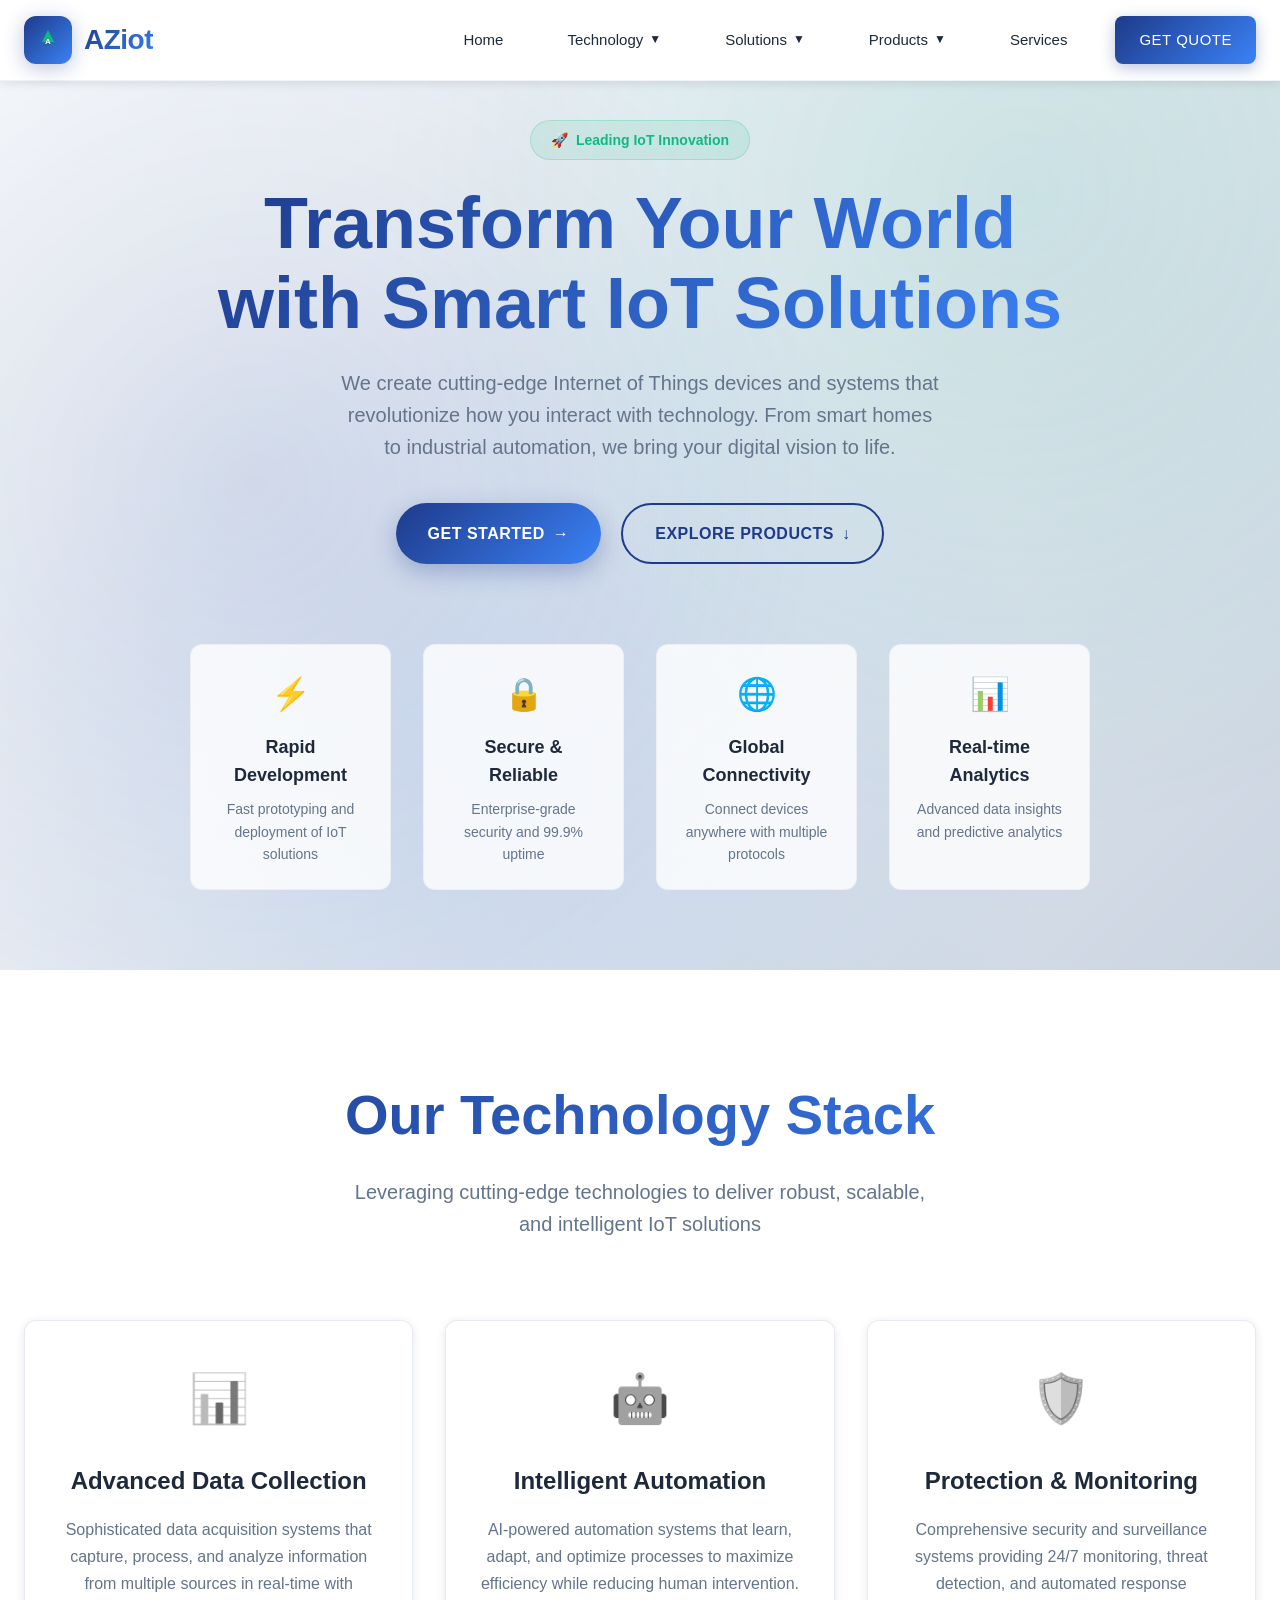
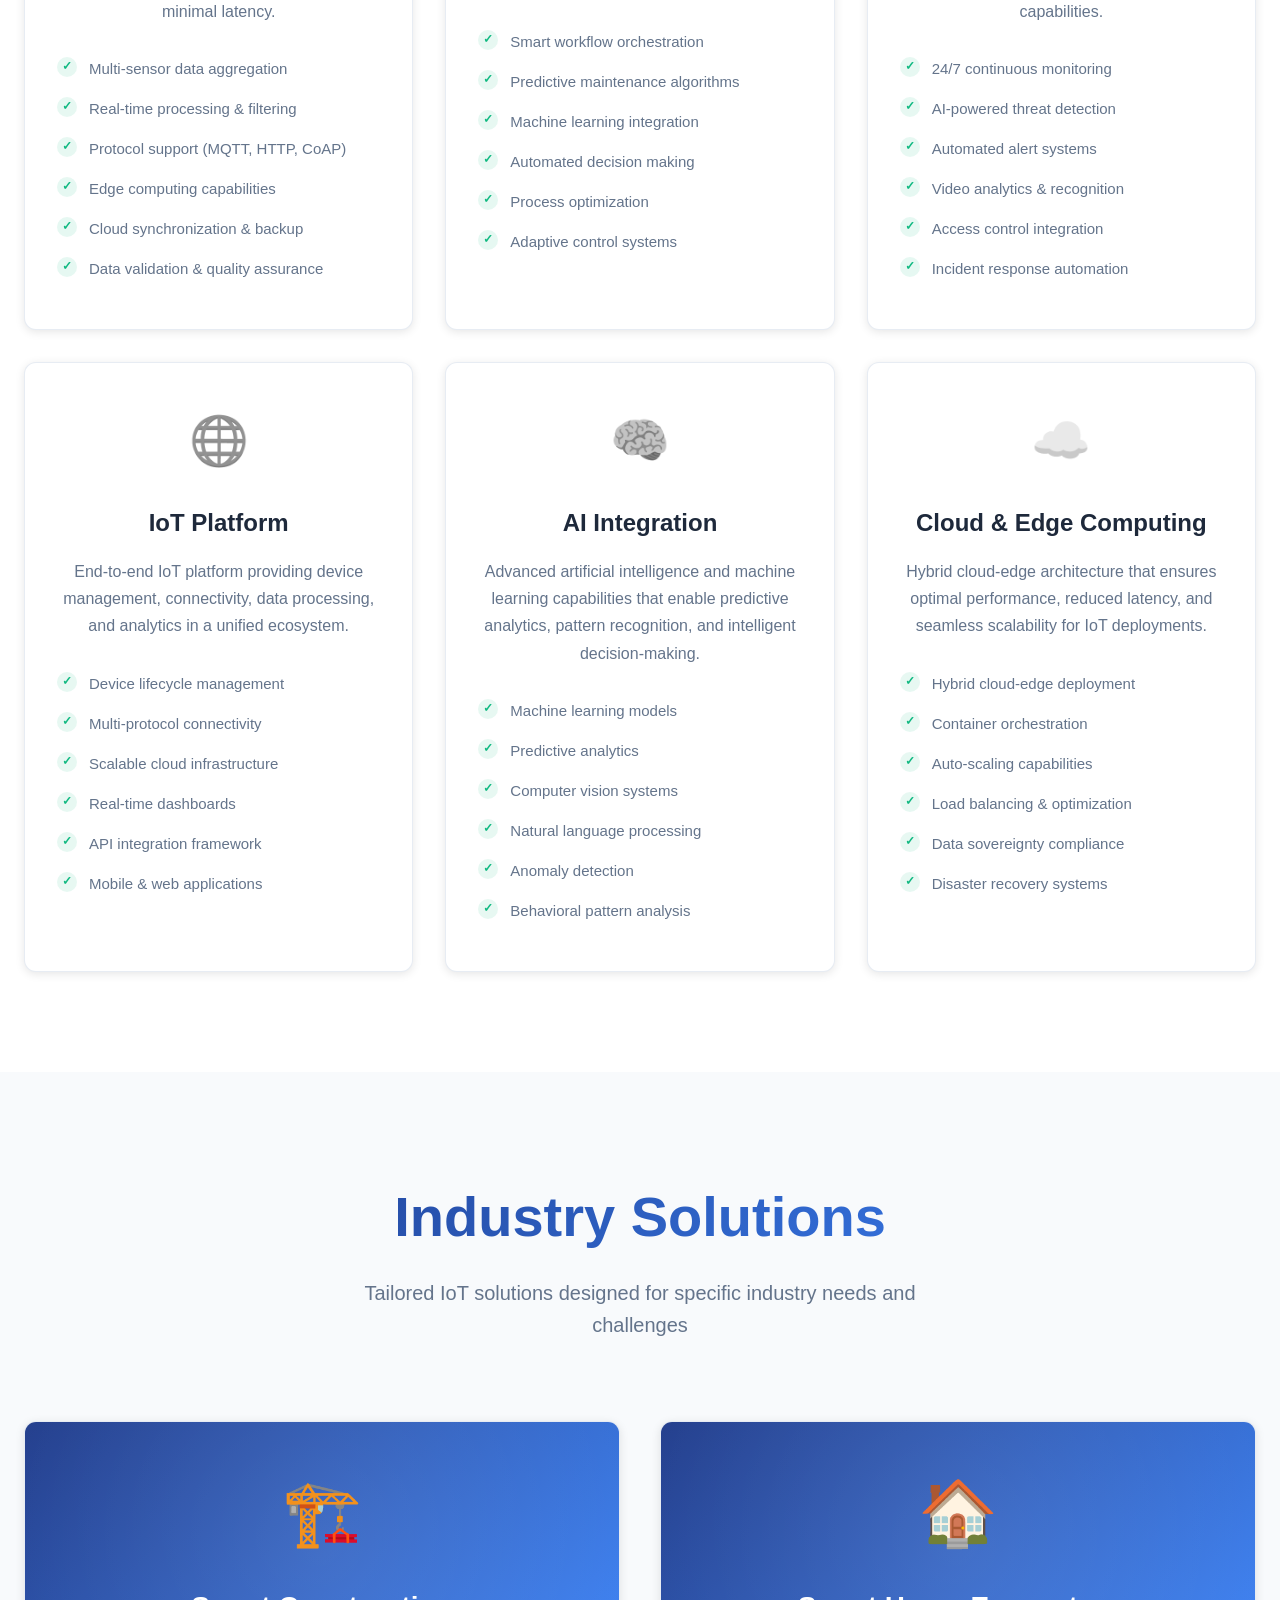
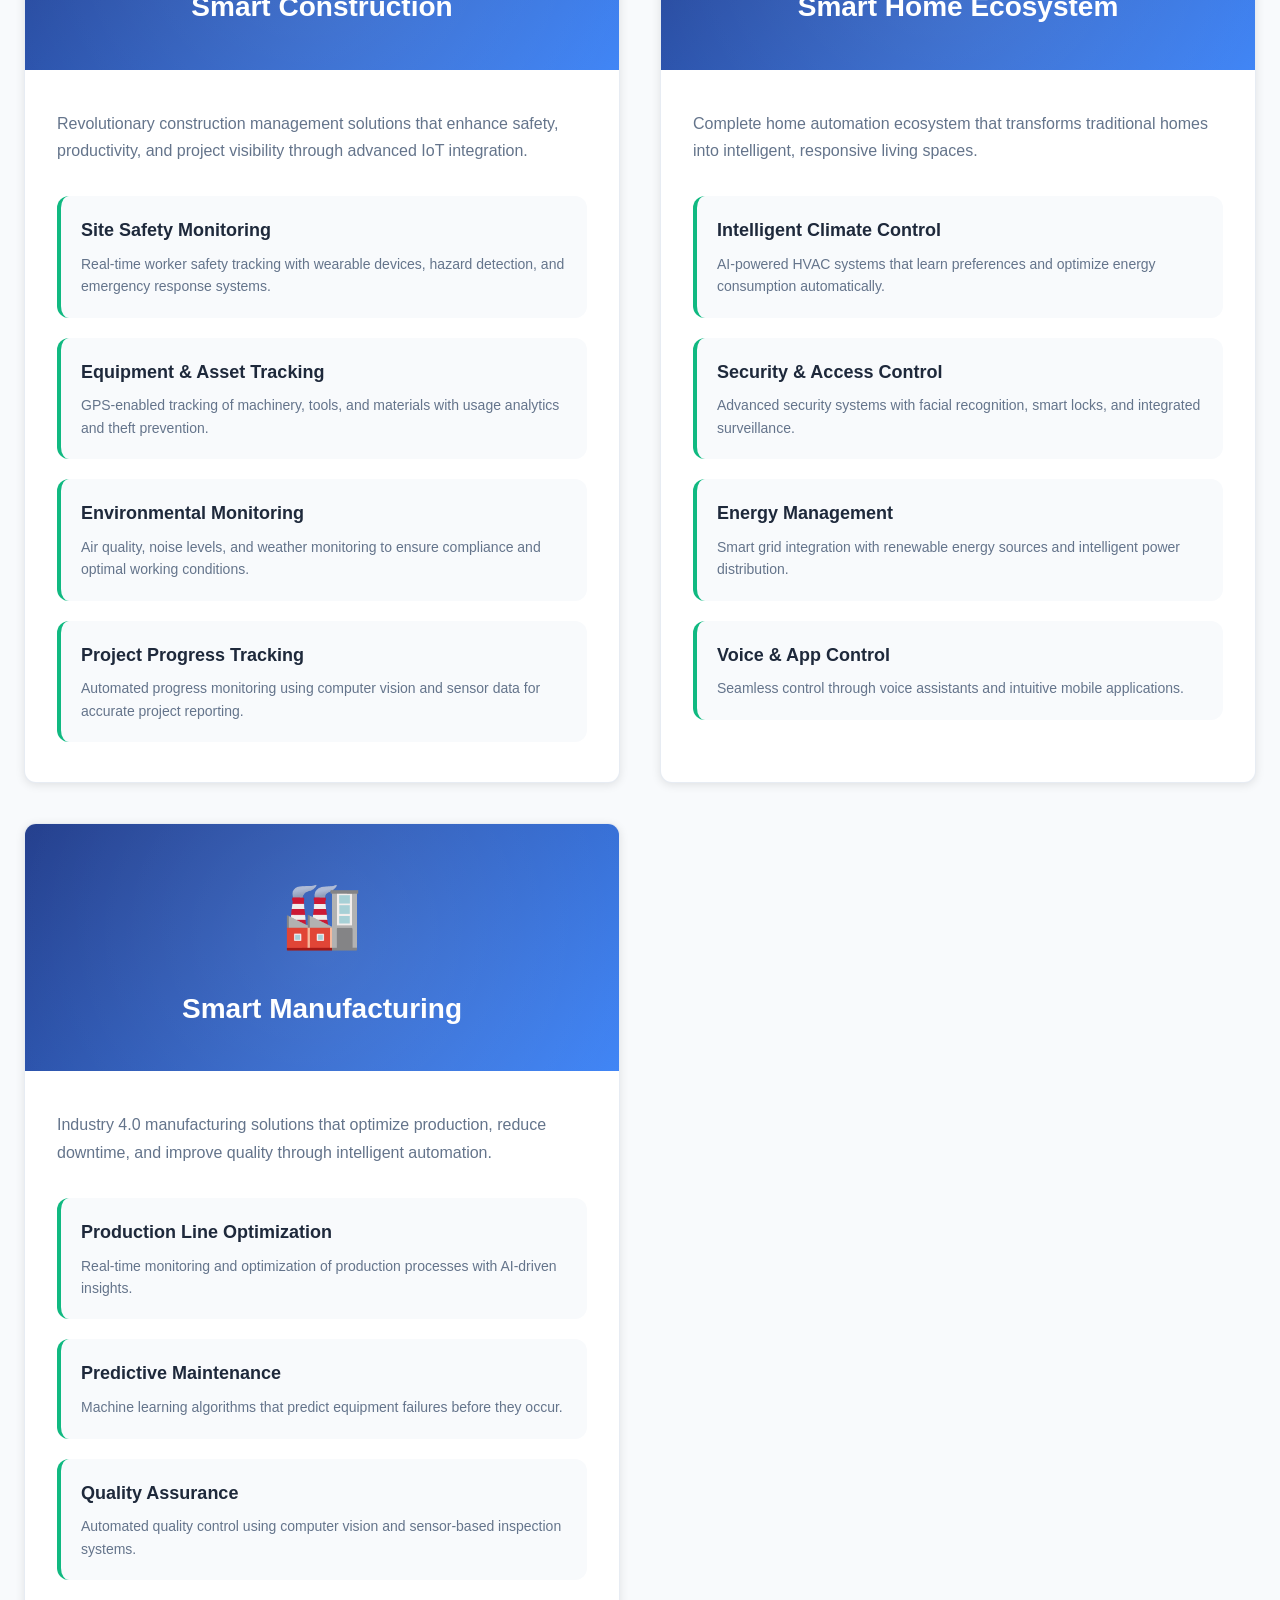
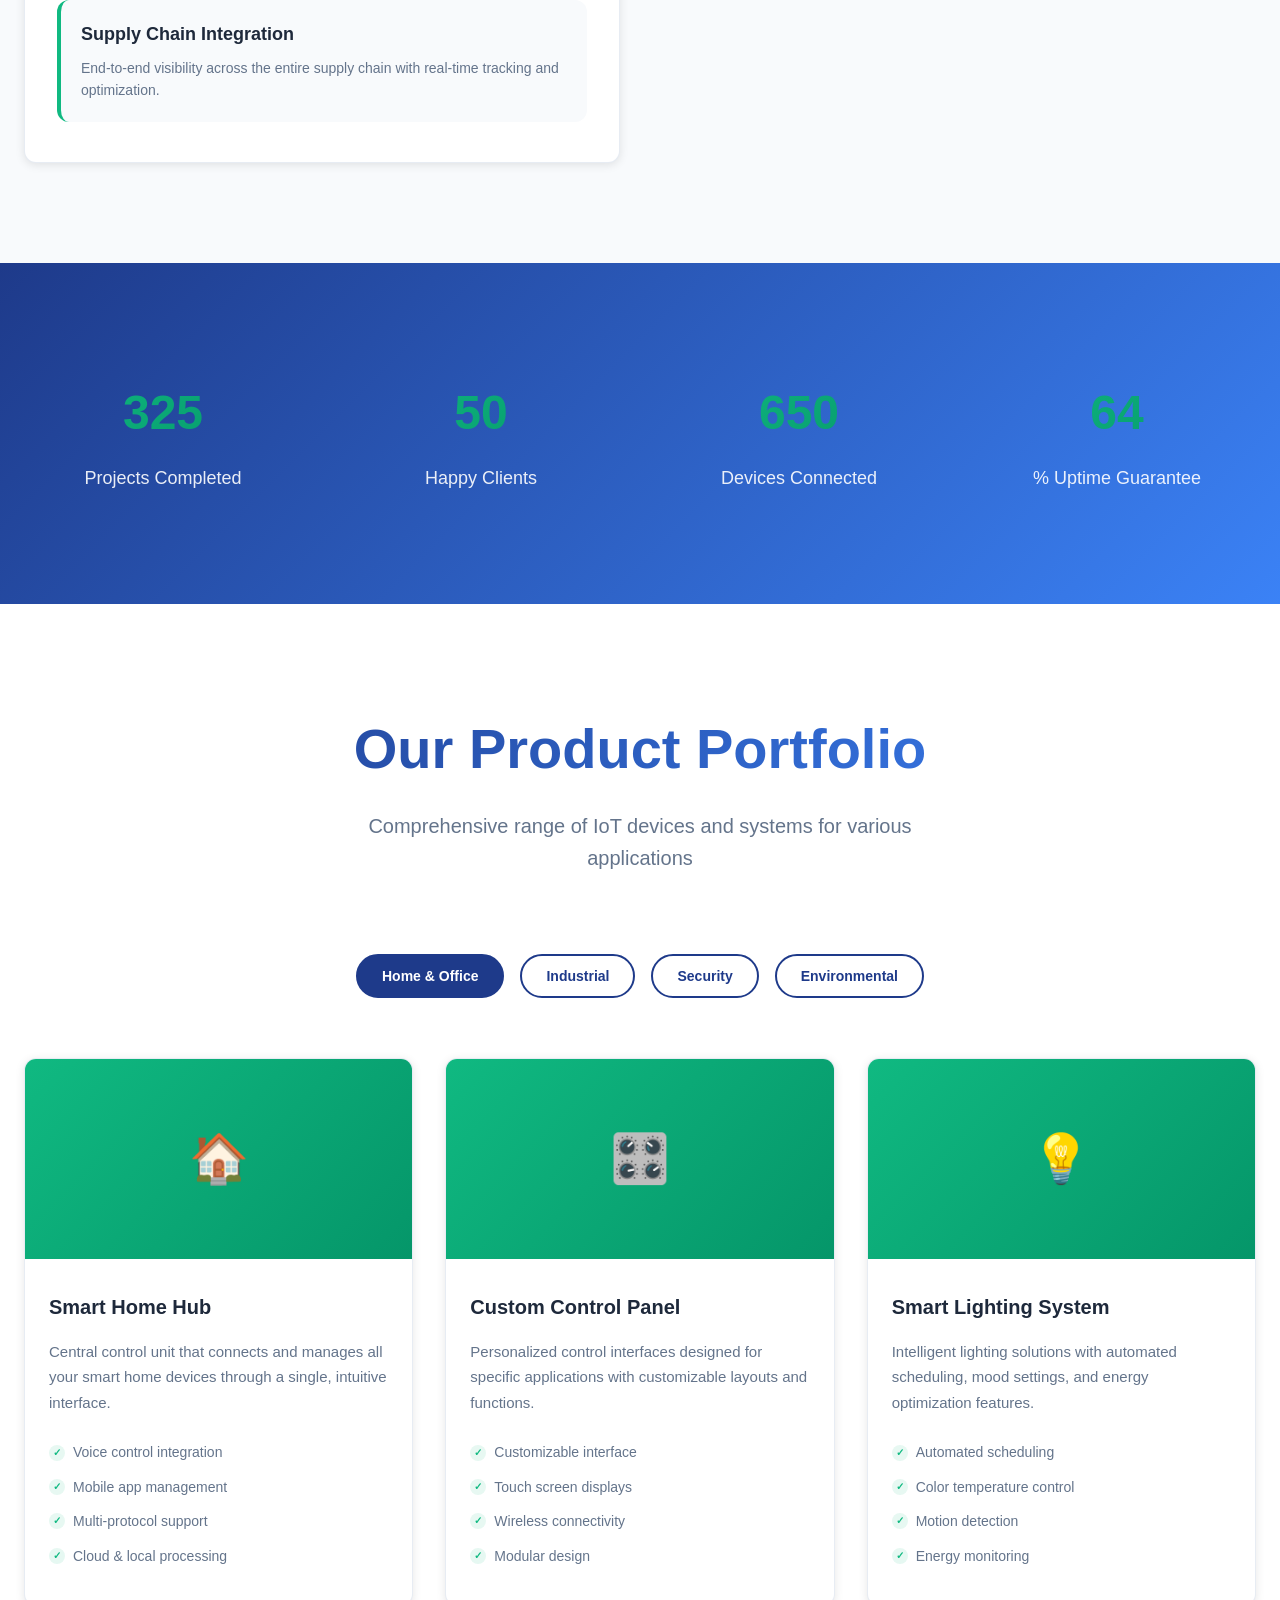
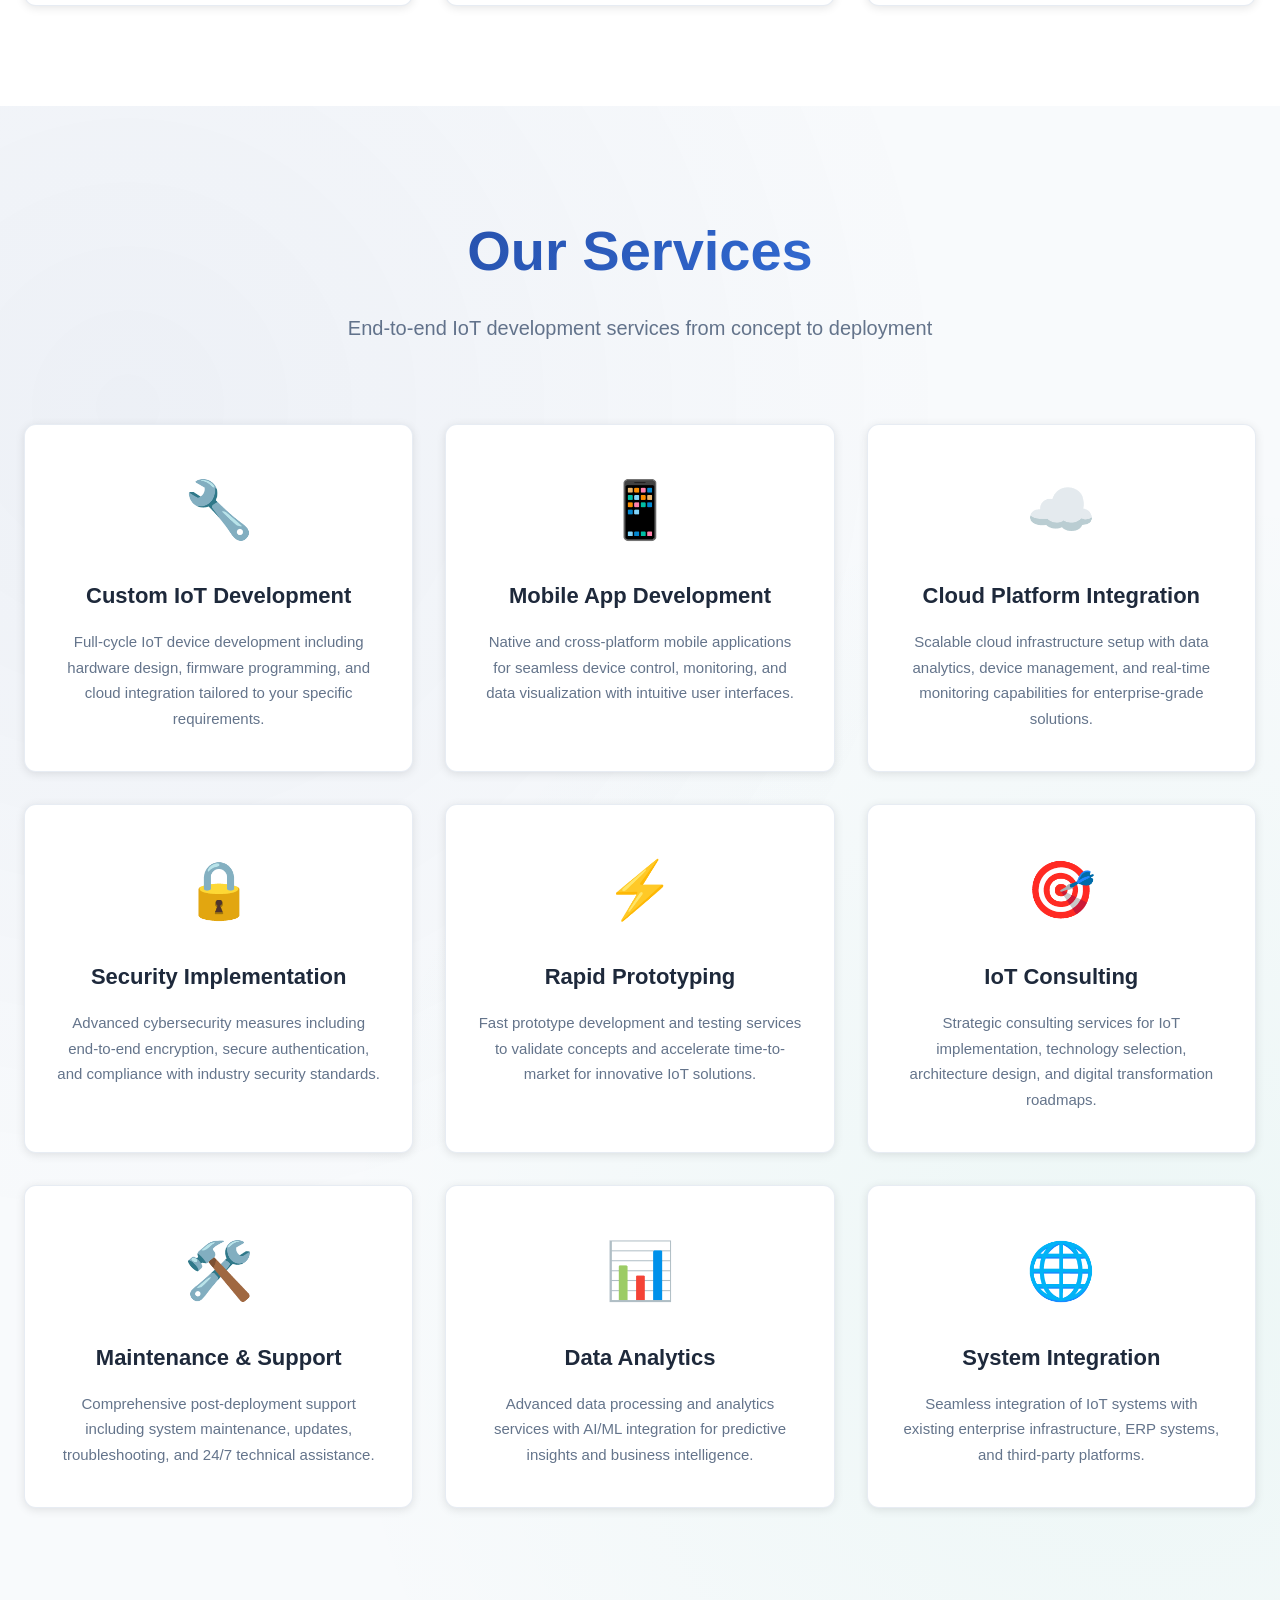
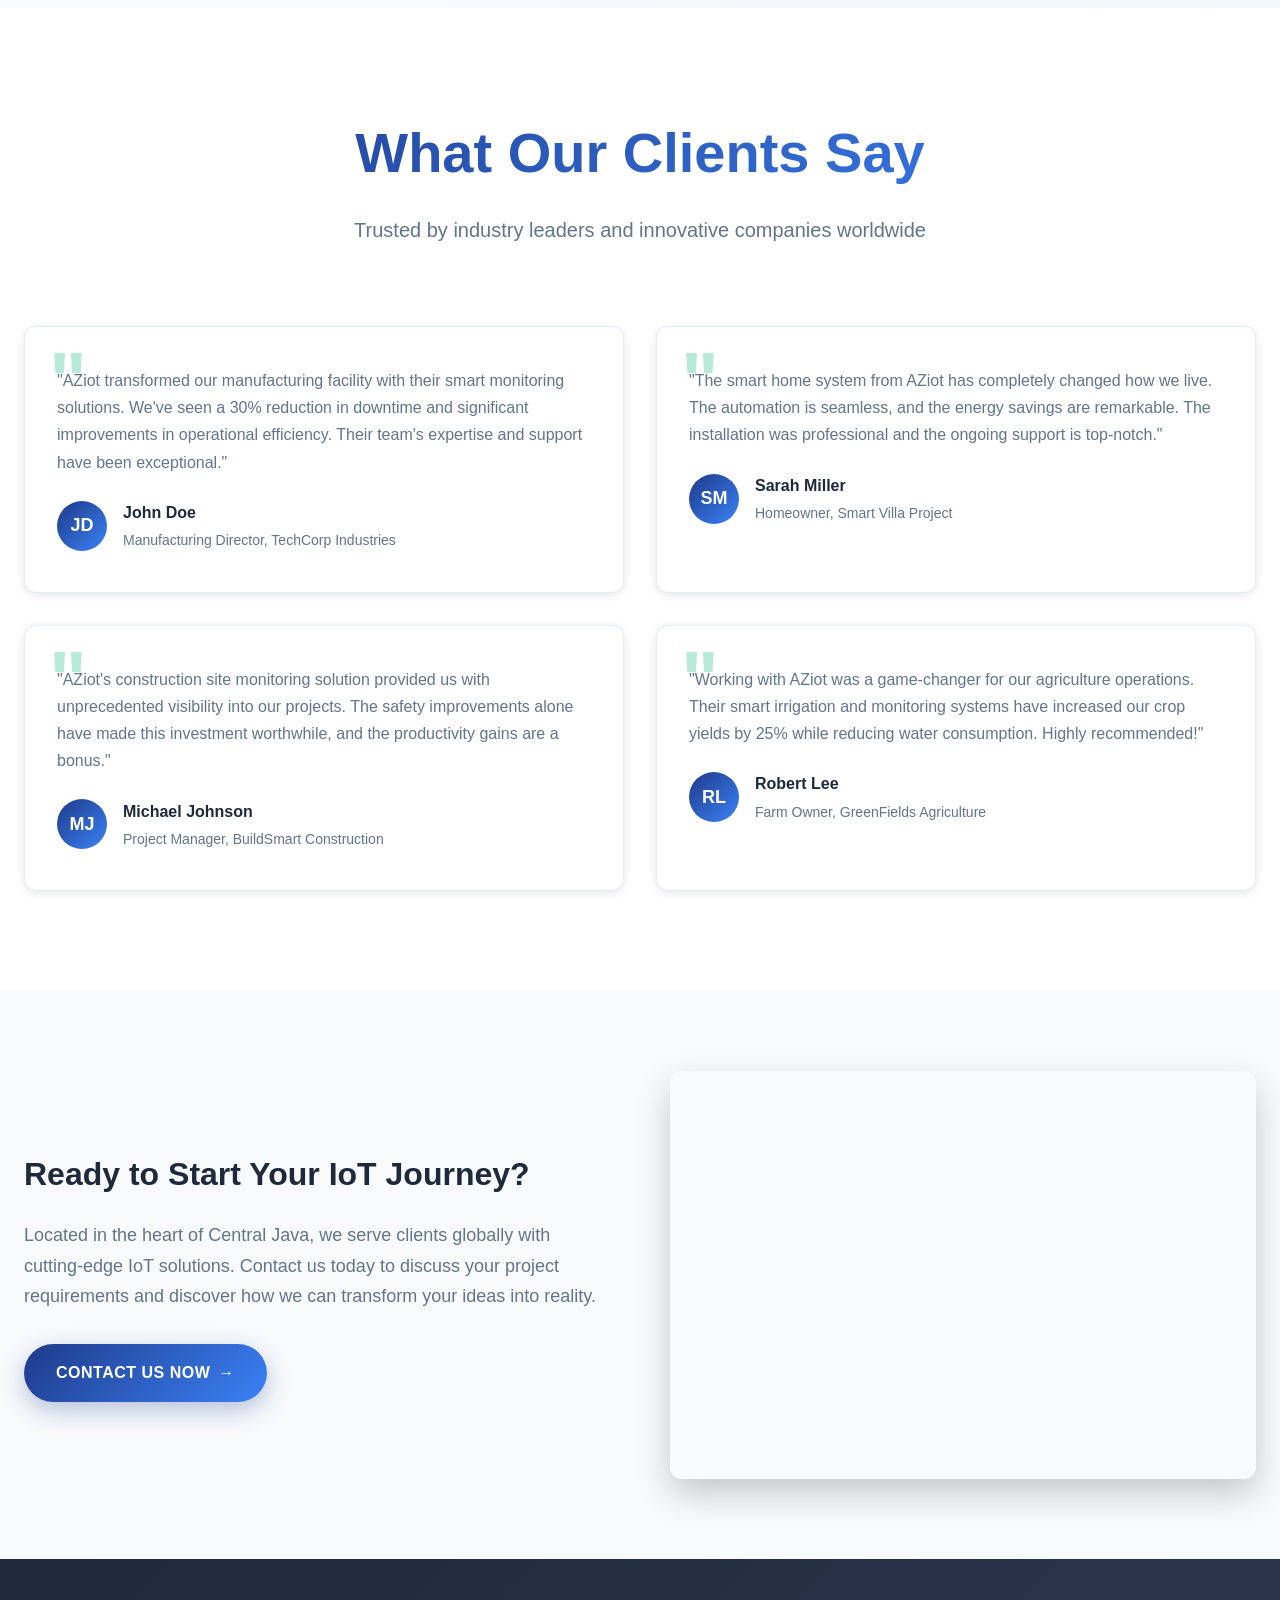
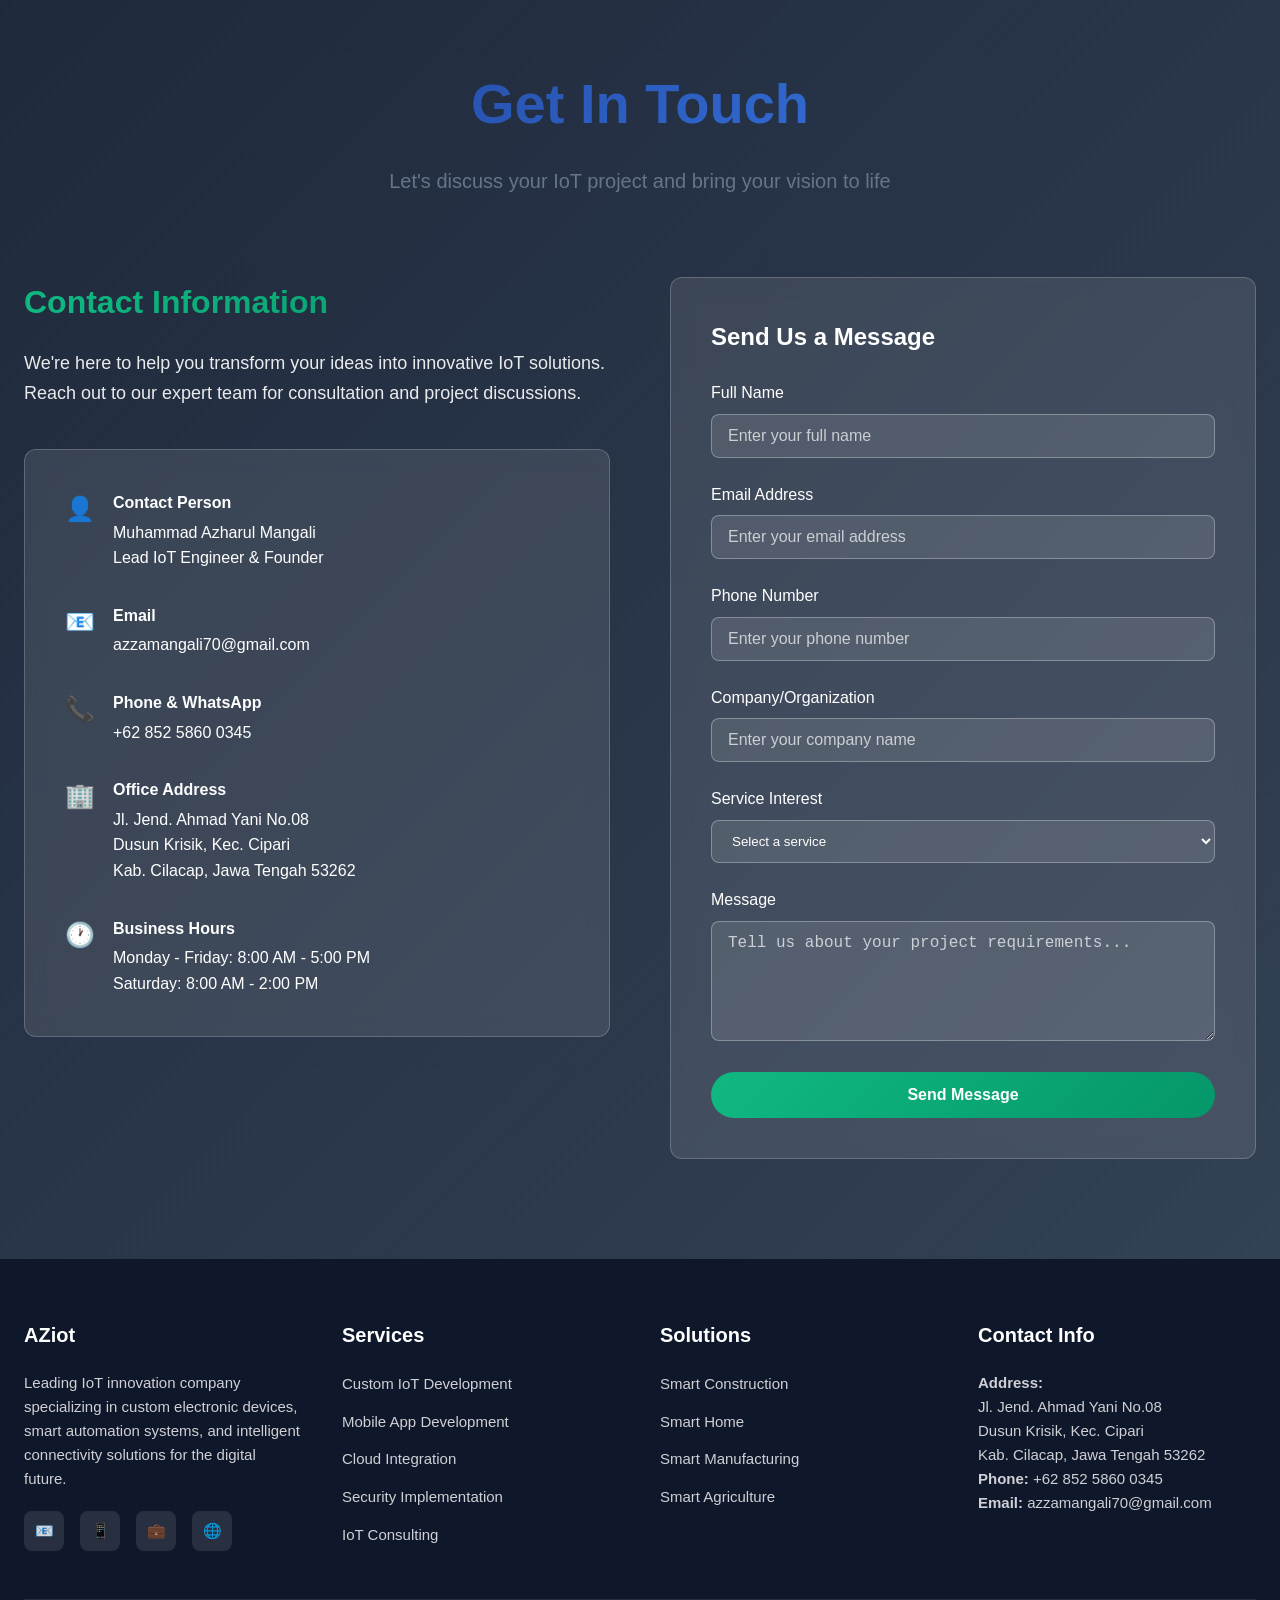
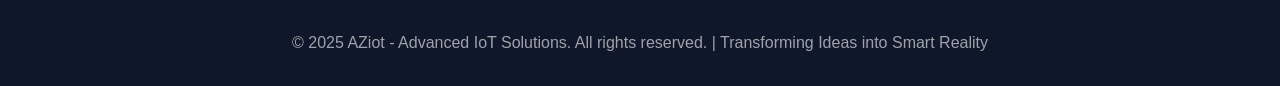
==== index.html @ 2ab0edae "Add files via upload" ====
<!DOCTYPE html>
<html lang="en">
<head>
    <meta charset="UTF-8">
    <meta name="viewport" content="width=device-width, initial-scale=1.0">
    <title>AZiot - Professional IoT Solutions & Custom Electronic Devices</title>
    <meta name="description" content="AZiot provides cutting-edge IoT solutions, custom electronic devices, smart automation systems for construction, manufacturing, and home applications.">
    <meta name="keywords" content="IoT, Internet of Things, Smart Devices, Automation, Electronic Devices, Smart Home, Industrial IoT, Custom Electronics">
    
    <style>
        * {
            margin: 0;
            padding: 0;
            box-sizing: border-box;
        }

        :root {
            --primary-color: #1e3a8a;
            --secondary-color: #3b82f6;
            --accent-color: #10b981;
            --dark-primary: #1e293b;
            --dark-secondary: #334155;
            --light-bg: #f8fafc;
            --white: #ffffff;
            --text-primary: #1e293b;
            --text-secondary: #64748b;
            --gradient-primary: linear-gradient(135deg, #1e3a8a 0%, #3b82f6 100%);
            --gradient-accent: linear-gradient(135deg, #10b981 0%, #059669 100%);
            --gradient-dark: linear-gradient(135deg, #1e293b 0%, #334155 100%);
            --shadow-sm: 0 2px 10px rgba(0, 0, 0, 0.1);
            --shadow-md: 0 8px 25px rgba(0, 0, 0, 0.15);
            --shadow-lg: 0 15px 35px rgba(0, 0, 0, 0.2);
            --border-radius: 12px;
            --transition: all 0.3s cubic-bezier(0.4, 0, 0.2, 1);
        }

        body {
            font-family: 'Inter', -apple-system, BlinkMacSystemFont, 'Segoe UI', Roboto, sans-serif;
            line-height: 1.6;
            color: var(--text-primary);
            background: var(--white);
            overflow-x: hidden;
            scroll-behavior: smooth;
        }

        .container {
            max-width: 1400px;
            margin: 0 auto;
            padding: 0 24px;
        }

        /* ===== HEADER & NAVIGATION ===== */
        header {
            background: var(--white);
            backdrop-filter: blur(20px);
            box-shadow: var(--shadow-sm);
            position: fixed;
            width: 100%;
            top: 0;
            z-index: 1000;
            transition: var(--transition);
            border-bottom: 1px solid rgba(226, 232, 240, 0.5);
        }

        .header-scrolled {
            background: rgba(255, 255, 255, 0.95);
            backdrop-filter: blur(20px);
            box-shadow: var(--shadow-md);
        }

        nav {
            display: flex;
            justify-content: space-between;
            align-items: center;
            padding: 1rem 0;
            height: 80px;
        }

        .logo {
            display: flex;
            align-items: center;
            gap: 12px;
            text-decoration: none;
            transition: var(--transition);
        }

        .logo-icon {
            width: 48px;
            height: 48px;
            background: var(--gradient-primary);
            border-radius: 12px;
            display: flex;
            align-items: center;
            justify-content: center;
            position: relative;
            box-shadow: 0 4px 20px rgba(30, 58, 138, 0.3);
            transition: var(--transition);
            overflow: hidden;
        }

        .logo:hover .logo-icon {
            transform: translateY(-2px) scale(1.05);
            box-shadow: 0 8px 30px rgba(30, 58, 138, 0.4);
        }

        .logo-triangle {
            position: relative;
            width: 24px;
            height: 24px;
        }

        .logo-triangle::before {
            content: '';
            position: absolute;
            top: 2px;
            left: 6px;
            width: 0;
            height: 0;
            border-left: 6px solid transparent;
            border-right: 6px solid transparent;
            border-bottom: 12px solid var(--accent-color);
            filter: drop-shadow(0 2px 4px rgba(16, 185, 129, 0.3));
        }

        .logo-triangle::after {
            content: 'A';
            position: absolute;
            top: 8px;
            left: 9px;
            color: var(--white);
            font-size: 8px;
            font-weight: 700;
            text-shadow: 0 1px 2px rgba(0, 0, 0, 0.3);
        }

        .logo-text {
            font-size: 28px;
            font-weight: 800;
            background: var(--gradient-primary);
            -webkit-background-clip: text;
            -webkit-text-fill-color: transparent;
            background-clip: text;
            letter-spacing: -0.5px;
        }

        .nav-links {
            display: flex;
            list-style: none;
            gap: 32px;
            align-items: center;
        }

        .nav-links > li {
            position: relative;
        }

        .nav-links a {
            color: var(--text-primary);
            text-decoration: none;
            font-weight: 500;
            font-size: 15px;
            padding: 8px 16px;
            border-radius: 8px;
            transition: var(--transition);
            display: flex;
            align-items: center;
            gap: 6px;
        }

        .nav-links a:hover {
            color: var(--primary-color);
            background: rgba(30, 58, 138, 0.05);
        }

        /* Dropdown Menus */
        .dropdown {
            position: relative;
        }

        .dropdown-content {
            display: none;
            position: absolute;
            top: calc(100% + 8px);
            left: 0;
            background: var(--white);
            min-width: 320px;
            box-shadow: var(--shadow-lg);
            border-radius: var(--border-radius);
            padding: 16px 0;
            border: 1px solid rgba(226, 232, 240, 0.8);
            z-index: 1001;
        }

        .dropdown:hover .dropdown-content {
            display: block;
            animation: fadeInDown 0.3s ease-out;
        }

        .dropdown-content a {
            color: var(--text-primary);
            padding: 12px 20px;
            text-decoration: none;
            display: block;
            font-weight: 400;
            font-size: 14px;
            transition: var(--transition);
            border-radius: 0;
        }

        .dropdown-content a:hover {
            background: rgba(30, 58, 138, 0.05);
            color: var(--primary-color);
            padding-left: 32px;
        }

        .dropdown-icon {
            font-size: 12px;
            transition: var(--transition);
        }

        .dropdown:hover .dropdown-icon {
            transform: rotate(180deg);
        }

        .cta-nav-button {
            background: var(--gradient-primary);
            color: var(--white) !important;
            padding: 12px 24px !important;
            border-radius: 25px;
            font-weight: 600;
            text-transform: uppercase;
            letter-spacing: 0.5px;
            font-size: 13px;
            box-shadow: 0 4px 15px rgba(30, 58, 138, 0.3);
            border: none;
            cursor: pointer;
            transition: var(--transition);
        }

        .cta-nav-button:hover {
            transform: translateY(-2px);
            box-shadow: 0 6px 20px rgba(30, 58, 138, 0.4);
            background: var(--gradient-dark) !important;
        }

        /* Mobile Menu */
        .mobile-menu-toggle {
            display: none;
            background: none;
            border: none;
            color: var(--text-primary);
            font-size: 24px;
            cursor: pointer;
            padding: 8px;
            border-radius: 8px;
            transition: var(--transition);
        }

        .mobile-menu-toggle:hover {
            background: rgba(30, 58, 138, 0.05);
        }

        .mobile-menu {
            display: none;
            position: fixed;
            top: 80px;
            left: 0;
            right: 0;
            background: var(--white);
            box-shadow: var(--shadow-md);
            z-index: 999;
            padding: 16px 0;
            max-height: 70vh;
            overflow-y: auto;
        }

        /* ===== HERO SECTION ===== */
        .hero {
            min-height: 100vh;
            display: flex;
            align-items: center;
            justify-content: center;
            text-align: center;
            background: linear-gradient(135deg, #f8fafc 0%, #e2e8f0 50%, #cbd5e1 100%);
            position: relative;
            padding: 120px 0 80px;
            overflow: hidden;
        }

        .hero::before {
            content: '';
            position: absolute;
            top: 0;
            left: 0;
            right: 0;
            bottom: 0;
            background: 
                radial-gradient(circle at 20% 50%, rgba(30, 58, 138, 0.1) 0%, transparent 50%),
                radial-gradient(circle at 80% 20%, rgba(16, 185, 129, 0.1) 0%, transparent 50%),
                radial-gradient(circle at 40% 80%, rgba(59, 130, 246, 0.1) 0%, transparent 50%);
        }

        .hero-content {
            max-width: 900px;
            position: relative;
            z-index: 2;
        }

        .hero-badge {
            display: inline-flex;
            align-items: center;
            gap: 8px;
            background: rgba(16, 185, 129, 0.1);
            color: var(--accent-color);
            padding: 8px 20px;
            border-radius: 25px;
            font-size: 14px;
            font-weight: 600;
            margin-bottom: 24px;
            border: 1px solid rgba(16, 185, 129, 0.2);
            animation: fadeInUp 0.6s ease-out;
        }

        .hero h1 {
            font-size: clamp(3rem, 8vw, 4.5rem);
            font-weight: 800;
            margin-bottom: 24px;
            line-height: 1.1;
            background: var(--gradient-primary);
            -webkit-background-clip: text;
            -webkit-text-fill-color: transparent;
            background-clip: text;
            animation: fadeInUp 0.8s ease-out 0.2s both;
        }

        .hero p {
            font-size: 20px;
            color: var(--text-secondary);
            margin-bottom: 40px;
            max-width: 600px;
            margin-left: auto;
            margin-right: auto;
            animation: fadeInUp 1s ease-out 0.4s both;
        }

        .hero-buttons {
            display: flex;
            gap: 20px;
            justify-content: center;
            flex-wrap: wrap;
            animation: fadeInUp 1.2s ease-out 0.6s both;
        }

        .cta-button {
            display: inline-flex;
            align-items: center;
            gap: 8px;
            background: var(--gradient-primary);
            color: var(--white);
            padding: 16px 32px;
            text-decoration: none;
            border-radius: 50px;
            font-weight: 600;
            font-size: 16px;
            transition: var(--transition);
            box-shadow: 0 8px 25px rgba(30, 58, 138, 0.3);
            text-transform: uppercase;
            letter-spacing: 0.5px;
            border: none;
            cursor: pointer;
        }

        .cta-button:hover {
            transform: translateY(-3px) scale(1.02);
            box-shadow: 0 15px 35px rgba(30, 58, 138, 0.4);
        }

        .cta-button-secondary {
            background: transparent;
            color: var(--primary-color);
            border: 2px solid var(--primary-color);
            box-shadow: none;
        }

        .cta-button-secondary:hover {
            background: var(--primary-color);
            color: var(--white);
        }

        .hero-features {
            display: grid;
            grid-template-columns: repeat(auto-fit, minmax(200px, 1fr));
            gap: 32px;
            margin-top: 80px;
            animation: fadeInUp 1.4s ease-out 0.8s both;
        }

        .hero-feature {
            text-align: center;
            padding: 24px;
            background: rgba(255, 255, 255, 0.8);
            backdrop-filter: blur(10px);
            border-radius: var(--border-radius);
            border: 1px solid rgba(226, 232, 240, 0.5);
            transition: var(--transition);
        }

        .hero-feature:hover {
            transform: translateY(-5px);
            box-shadow: var(--shadow-md);
        }

        .hero-feature-icon {
            font-size: 32px;
            margin-bottom: 12px;
        }

        .hero-feature h3 {
            font-size: 18px;
            font-weight: 600;
            color: var(--text-primary);
            margin-bottom: 8px;
        }

        .hero-feature p {
            font-size: 14px;
            color: var(--text-secondary);
            margin: 0;
        }

        /* ===== TECHNOLOGY SECTION ===== */
        .technology-section {
            padding: 100px 0;
            background: var(--white);
        }

        .section-title {
            text-align: center;
            font-size: clamp(2.5rem, 5vw, 3.5rem);
            font-weight: 800;
            margin-bottom: 16px;
            background: var(--gradient-primary);
            -webkit-background-clip: text;
            -webkit-text-fill-color: transparent;
            background-clip: text;
        }

        .section-subtitle {
            text-align: center;
            font-size: 20px;
            color: var(--text-secondary);
            margin-bottom: 80px;
            max-width: 600px;
            margin-left: auto;
            margin-right: auto;
        }

        .tech-grid {
            display: grid;
            grid-template-columns: repeat(auto-fit, minmax(350px, 1fr));
            gap: 32px;
        }

        .tech-card {
            background: var(--white);
            padding: 40px 32px;
            border-radius: var(--border-radius);
            box-shadow: var(--shadow-sm);
            transition: var(--transition);
            border: 1px solid rgba(226, 232, 240, 0.8);
            position: relative;
            overflow: hidden;
        }

        .tech-card::before {
            content: '';
            position: absolute;
            top: 0;
            left: 0;
            right: 0;
            height: 4px;
            background: var(--gradient-accent);
            transform: scaleX(0);
            transition: var(--transition);
        }

        .tech-card:hover {
            transform: translateY(-8px);
            box-shadow: var(--shadow-lg);
        }

        .tech-card:hover::before {
            transform: scaleX(1);
        }

        .tech-icon {
            font-size: 48px;
            margin-bottom: 24px;
            text-align: center;
            filter: grayscale(100%);
            transition: var(--transition);
        }

        .tech-card:hover .tech-icon {
            filter: grayscale(0%);
            transform: scale(1.1);
        }

        .tech-card h3 {
            color: var(--text-primary);
            margin-bottom: 16px;
            font-size: 24px;
            font-weight: 700;
            text-align: center;
        }

        .tech-card p {
            color: var(--text-secondary);
            margin-bottom: 24px;
            text-align: center;
            line-height: 1.7;
        }

        .tech-features {
            list-style: none;
            padding: 0;
        }

        .tech-features li {
            color: var(--text-secondary);
            padding: 8px 0;
            padding-left: 32px;
            position: relative;
            font-size: 15px;
            line-height: 1.6;
        }

        .tech-features li:before {
            content: "✓";
            color: var(--accent-color);
            font-weight: bold;
            position: absolute;
            left: 0;
            top: 8px;
            width: 20px;
            height: 20px;
            background: rgba(16, 185, 129, 0.1);
            border-radius: 50%;
            display: flex;
            align-items: center;
            justify-content: center;
            font-size: 12px;
        }

        /* ===== SOLUTIONS SECTION ===== */
        .solutions-section {
            padding: 100px 0;
            background: var(--light-bg);
        }

        .solutions-grid {
            display: grid;
            grid-template-columns: repeat(auto-fit, minmax(400px, 1fr));
            gap: 40px;
            margin-top: 80px;
        }

        .solution-card {
            background: var(--white);
            border-radius: var(--border-radius);
            overflow: hidden;
            box-shadow: var(--shadow-sm);
            transition: var(--transition);
            border: 1px solid rgba(226, 232, 240, 0.8);
        }

        .solution-card:hover {
            transform: translateY(-10px);
            box-shadow: var(--shadow-lg);
        }

        .solution-header {
            background: var(--gradient-primary);
            color: var(--white);
            padding: 40px 32px;
            text-align: center;
            position: relative;
            overflow: hidden;
        }

        .solution-header::before {
            content: '';
            position: absolute;
            top: -50%;
            left: -50%;
            width: 200%;
            height: 200%;
            background: radial-gradient(circle, rgba(255,255,255,0.1) 0%, transparent 70%);
            animation: rotate 20s linear infinite;
        }

        .solution-icon {
            font-size: 64px;
            margin-bottom: 20px;
            position: relative;
            z-index: 2;
        }

        .solution-header h3 {
            font-size: 28px;
            font-weight: 700;
            margin: 0;
            position: relative;
            z-index: 2;
        }

        .solution-content {
            padding: 40px 32px;
        }

        .solution-content p {
            color: var(--text-secondary);
            margin-bottom: 32px;
            font-size: 16px;
            line-height: 1.7;
        }

        .solution-features {
            display: grid;
            gap: 20px;
        }

        .feature-item {
            padding: 20px;
            background: var(--light-bg);
            border-radius: 12px;
            border-left: 4px solid var(--accent-color);
            transition: var(--transition);
        }

        .feature-item:hover {
            transform: translateX(5px);
            background: rgba(16, 185, 129, 0.05);
        }

        .feature-item h4 {
            color: var(--text-primary);
            margin-bottom: 8px;
            font-size: 18px;
            font-weight: 600;
        }

        .feature-item p {
            color: var(--text-secondary);
            margin: 0;
            font-size: 14px;
            line-height: 1.6;
        }

        /* ===== PRODUCTS SECTION ===== */
        .products-section {
            padding: 100px 0;
            background: var(--white);
        }

        .products-tabs {
            display: flex;
            justify-content: center;
            margin-bottom: 60px;
            flex-wrap: wrap;
            gap: 16px;
        }

        .tab-button {
            padding: 12px 24px;
            background: transparent;
            border: 2px solid var(--primary-color);
            color: var(--primary-color);
            border-radius: 25px;
            font-weight: 600;
            cursor: pointer;
            transition: var(--transition);
            font-size: 14px;
        }

        .tab-button.active,
        .tab-button:hover {
            background: var(--primary-color);
            color: var(--white);
        }

        .products-grid {
            display: grid;
            grid-template-columns: repeat(auto-fit, minmax(350px, 1fr));
            gap: 32px;
        }

        .product-card {
            background: var(--white);
            border-radius: var(--border-radius);
            overflow: hidden;
            box-shadow: var(--shadow-sm);
            transition: var(--transition);
            border: 1px solid rgba(226, 232, 240, 0.8);
        }

        .product-card:hover {
            transform: translateY(-5px);
            box-shadow: var(--shadow-md);
        }

        .product-image {
            background: var(--gradient-accent);
            color: var(--white);
            font-size: 48px;
            height: 200px;
            display: flex;
            align-items: center;
            justify-content: center;
            position: relative;
            overflow: hidden;
        }

        .product-image::before {
            content: '';
            position: absolute;
            top: 0;
            left: -100%;
            width: 100%;
            height: 100%;
            background: linear-gradient(90deg, transparent, rgba(255,255,255,0.2), transparent);
            transition: var(--transition);
        }

        .product-card:hover .product-image::before {
            left: 100%;
        }

        .product-info {
            padding: 32px 24px;
        }

        .product-info h4 {
            color: var(--text-primary);
            margin-bottom: 16px;
            font-size: 20px;
            font-weight: 700;
        }

        .product-info p {
            color: var(--text-secondary);
            margin-bottom: 20px;
            line-height: 1.7;
            font-size: 15px;
        }

        .product-specs {
            list-style: none;
            padding: 0;
            margin: 0;
        }

        .product-specs li {
            color: var(--text-secondary);
            padding: 6px 0;
            font-size: 14px;
            display: flex;
            align-items: center;
            gap: 8px;
        }

        .product-specs li:before {
            content: "✓";
            color: var(--accent-color);
            font-weight: bold;
            width: 16px;
            height: 16px;
            background: rgba(16, 185, 129, 0.1);
            border-radius: 50%;
            display: flex;
            align-items: center;
            justify-content: center;
            font-size: 10px;
            flex-shrink: 0;
        }

        /* ===== SERVICES SECTION ===== */
        .services {
            padding: 100px 0;
            background: var(--light-bg);
            position: relative;
            overflow: hidden;
        }

        .services::before {
            content: '';
            position: absolute;
            top: 0;
            left: 0;
            right: 0;
            bottom: 0;
            background: 
                radial-gradient(circle at 10% 20%, rgba(30, 58, 138, 0.05) 0%, transparent 50%),
                radial-gradient(circle at 90% 80%, rgba(16, 185, 129, 0.05) 0%, transparent 50%);
        }

        .services-grid {
            display: grid;
            grid-template-columns: repeat(auto-fit, minmax(300px, 1fr));
            gap: 32px;
            position: relative;
            z-index: 2;
        }

        .service-card {
            background: var(--white);
            backdrop-filter: blur(10px);
            padding: 40px 32px;
            border-radius: var(--border-radius);
            text-align: center;
            transition: var(--transition);
            border: 1px solid rgba(226, 232, 240, 0.8);
            box-shadow: var(--shadow-sm);
        }

        .service-card:hover {
            transform: translateY(-10px) scale(1.02);
            box-shadow: var(--shadow-lg);
        }

        .service-icon {
            font-size: 56px;
            margin-bottom: 24px;
            transition: var(--transition);
        }

        .service-card:hover .service-icon {
            transform: scale(1.1) rotateY(360deg);
        }

        .service-card h3 {
            font-size: 22px;
            font-weight: 700;
            margin-bottom: 16px;
            color: var(--text-primary);
        }

        .service-card p {
            color: var(--text-secondary);
            line-height: 1.7;
            font-size: 15px;
        }

        /* ===== STATISTICS SECTION ===== */
        .stats-section {
            padding: 80px 0;
            background: var(--gradient-primary);
            color: var(--white);
        }

        .stats-grid {
            display: grid;
            grid-template-columns: repeat(auto-fit, minmax(250px, 1fr));
            gap: 40px;
        }

        .stat-item {
            text-align: center;
            padding: 32px 20px;
        }

        .stat-number {
            font-size: 48px;
            font-weight: 800;
            margin-bottom: 12px;
            background: var(--gradient-accent);
            -webkit-background-clip: text;
            -webkit-text-fill-color: transparent;
            background-clip: text;
        }

        .stat-label {
            font-size: 18px;
            font-weight: 500;
            opacity: 0.9;
        }

        /* ===== TESTIMONIALS SECTION ===== */
        .testimonials-section {
            padding: 100px 0;
            background: var(--white);
        }

        .testimonials-grid {
            display: grid;
            grid-template-columns: repeat(auto-fit, minmax(400px, 1fr));
            gap: 32px;
            margin-top: 80px;
        }

        .testimonial-card {
            background: var(--white);
            padding: 40px 32px;
            border-radius: var(--border-radius);
            box-shadow: var(--shadow-sm);
            border: 1px solid rgba(226, 232, 240, 0.8);
            transition: var(--transition);
            position: relative;
        }

        .testimonial-card::before {
            content: '"';
            position: absolute;
            top: -10px;
            left: 24px;
            font-size: 80px;
            color: var(--accent-color);
            font-weight: bold;
            opacity: 0.3;
        }

        .testimonial-card:hover {
            transform: translateY(-5px);
            box-shadow: var(--shadow-md);
        }

        .testimonial-text {
            font-size: 16px;
            line-height: 1.7;
            color: var(--text-secondary);
            margin-bottom: 24px;
            position: relative;
            z-index: 2;
        }

        .testimonial-author {
            display: flex;
            align-items: center;
            gap: 16px;
        }

        .author-avatar {
            width: 50px;
            height: 50px;
            border-radius: 50%;
            background: var(--gradient-primary);
            display: flex;
            align-items: center;
            justify-content: center;
            color: var(--white);
            font-weight: bold;
            font-size: 18px;
        }

        .author-info h4 {
            font-size: 16px;
            font-weight: 600;
            color: var(--text-primary);
            margin-bottom: 4px;
        }

        .author-info p {
            font-size: 14px;
            color: var(--text-secondary);
            margin: 0;
        }

        /* ===== CONTACT SECTION ===== */
        .contact {
            padding: 100px 0;
            background: var(--gradient-dark);
            color: var(--white);
        }

        .contact-content {
            display: grid;
            grid-template-columns: 1fr 1fr;
            gap: 60px;
            align-items: start;
        }

        .contact-info h3 {
            font-size: 32px;
            font-weight: 700;
            margin-bottom: 20px;
            background: var(--gradient-accent);
            -webkit-background-clip: text;
            -webkit-text-fill-color: transparent;
            background-clip: text;
        }

        .contact-info p {
            font-size: 18px;
            line-height: 1.7;
            opacity: 0.9;
            margin-bottom: 40px;
        }

        .contact-details {
            background: rgba(255, 255, 255, 0.1);
            backdrop-filter: blur(10px);
            padding: 40px;
            border-radius: var(--border-radius);
            border: 1px solid rgba(255, 255, 255, 0.2);
        }

        .contact-item {
            display: flex;
            align-items: flex-start;
            gap: 16px;
            margin-bottom: 32px;
            font-size: 16px;
            line-height: 1.6;
        }

        .contact-item:last-child {
            margin-bottom: 0;
        }

        .contact-item span {
            font-size: 24px;
            width: 32px;
            flex-shrink: 0;
        }

        .contact-item strong {
            display: block;
            margin-bottom: 4px;
            color: var(--white);
        }

        .contact-form {
            background: rgba(255, 255, 255, 0.1);
            backdrop-filter: blur(10px);
            padding: 40px;
            border-radius: var(--border-radius);
            border: 1px solid rgba(255, 255, 255, 0.2);
        }

        .contact-form h3 {
            font-size: 24px;
            font-weight: 700;
            margin-bottom: 24px;
            color: var(--white);
        }

        .form-group {
            margin-bottom: 24px;
        }

        .form-group label {
            display: block;
            margin-bottom: 8px;
            font-weight: 500;
            color: var(--white);
        }

        .form-group input,
        .form-group textarea {
            width: 100%;
            padding: 12px 16px;
            border: 1px solid rgba(255, 255, 255, 0.3);
            border-radius: 8px;
            background: rgba(255, 255, 255, 0.1);
            color: var(--white);
            font-size: 16px;
            transition: var(--transition);
        }

        .form-group input::placeholder,
        .form-group textarea::placeholder {
            color: rgba(255, 255, 255, 0.7);
        }

        .form-group input:focus,
        .form-group textarea:focus {
            outline: none;
            border-color: var(--accent-color);
            background: rgba(255, 255, 255, 0.2);
        }

        .form-group textarea {
            height: 120px;
            resize: vertical;
        }

        .submit-button {
            background: var(--gradient-accent);
            color: var(--white);
            padding: 14px 32px;
            border: none;
            border-radius: 25px;
            font-weight: 600;
            cursor: pointer;
            transition: var(--transition);
            width: 100%;
            font-size: 16px;
        }

        .submit-button:hover {
            transform: translateY(-2px);
            box-shadow: 0 8px 25px rgba(16, 185, 129, 0.3);
        }

        /* ===== MAP SECTION ===== */
        .map-section {
            padding: 80px 0;
            background: var(--light-bg);
        }

        .map-container {
            display: grid;
            grid-template-columns: 1fr 1fr;
            gap: 60px;
            align-items: center;
        }

        .map-info h3 {
            font-size: 32px;
            font-weight: 700;
            margin-bottom: 20px;
            color: var(--text-primary);
        }

        .map-info p {
            margin-bottom: 32px;
            font-size: 18px;
            color: var(--text-secondary);
            line-height: 1.7;
        }

        .contact-now-button {
            background: var(--gradient-primary);
            color: var(--white);
            padding: 16px 32px;
            text-decoration: none;
            border-radius: 50px;
            font-weight: 600;
            display: inline-flex;
            align-items: center;
            gap: 8px;
            transition: var(--transition);
            text-transform: uppercase;
            letter-spacing: 0.5px;
            box-shadow: 0 8px 25px rgba(30, 58, 138, 0.3);
        }

        .contact-now-button:hover {
            transform: translateY(-3px) scale(1.02);
            box-shadow: 0 12px 35px rgba(30, 58, 138, 0.4);
        }

        .map-embed {
            border-radius: var(--border-radius);
            overflow: hidden;
            box-shadow: var(--shadow-lg);
        }

        .map-embed iframe {
            width: 100%;
            height: 400px;
            border: none;
        }

        /* ===== FOOTER ===== */
        footer {
            background: #0f172a;
            color: var(--white);
            padding: 60px 0 30px;
        }

        .footer-content {
            display: grid;
            grid-template-columns: repeat(auto-fit, minmax(250px, 1fr));
            gap: 40px;
            margin-bottom: 40px;
        }

        .footer-section h3 {
            font-size: 20px;
            font-weight: 700;
            margin-bottom: 20px;
            color: var(--white);
        }

        .footer-section p,
        .footer-section a {
            color: rgba(255, 255, 255, 0.8);
            text-decoration: none;
            line-height: 1.6;
            font-size: 15px;
        }

        .footer-section a:hover {
            color: var(--accent-color);
        }

        .footer-section ul {
            list-style: none;
            padding: 0;
        }

        .footer-section ul li {
            margin-bottom: 12px;
        }

        .social-links {
            display: flex;
            gap: 16px;
            margin-top: 20px;
        }

        .social-link {
            width: 40px;
            height: 40px;
            background: rgba(255, 255, 255, 0.1);
            border-radius: 8px;
            display: flex;
            align-items: center;
            justify-content: center;
            transition: var(--transition);
            color: var(--white);
            text-decoration: none;
        }

        .social-link:hover {
            background: var(--accent-color);
            transform: translateY(-2px);
        }

        .footer-bottom {
            border-top: 1px solid rgba(255, 255, 255, 0.1);
            padding-top: 30px;
            text-align: center;
            color: rgba(255, 255, 255, 0.6);
        }

        /* ===== ANIMATIONS ===== */
        @keyframes fadeInUp {
            from {
                opacity: 0;
                transform: translateY(30px);
            }
            to {
                opacity: 1;
                transform: translateY(0);
            }
        }

        @keyframes fadeInDown {
            from {
                opacity: 0;
                transform: translateY(-10px);
            }
            to {
                opacity: 1;
                transform: translateY(0);
            }
        }

        @keyframes rotate {
            from {
                transform: rotate(0deg);
            }
            to {
                transform: rotate(360deg);
            }
        }

        @keyframes float {
            0%, 100% {
                transform: translateY(0px);
            }
            50% {
                transform: translateY(-10px);
            }
        }

        /* ===== RESPONSIVE DESIGN ===== */
        @media (max-width: 1024px) {
            .container {
                padding: 0 20px;
            }

            .hero-features {
                grid-template-columns: repeat(2, 1fr);
            }

            .contact-content,
            .map-container {
                grid-template-columns: 1fr;
                gap: 40px;
            }
        }

        @media (max-width: 768px) {
            .mobile-menu-toggle {
                display: block;
            }

            .nav-links {
                display: none;
            }

            .mobile-menu.active {
                display: block;
            }

            .hero {
                padding: 100px 0 60px;
            }

            .hero h1 {
                font-size: 2.5rem;
            }

            .hero-buttons {
                flex-direction: column;
                align-items: center;
            }

            .hero-features {
                grid-template-columns: 1fr;
                gap: 20px;
            }

            .tech-grid,
            .solutions-grid,
            .products-grid,
            .services-grid,
            .testimonials-grid {
                grid-template-columns: 1fr;
            }

            .stats-grid {
                grid-template-columns: repeat(2, 1fr);
            }

            .products-tabs {
                justify-content: flex-start;
                overflow-x: auto;
                padding-bottom: 10px;
            }

            .section-title {
                font-size: 2.5rem;
            }

            .tech-card,
            .solution-card,
            .product-card,
            .service-card {
                margin-bottom: 20px;
            }
        }

        @media (max-width: 480px) {
            .container {
                padding: 0 16px;
            }

            .hero {
                padding: 80px 0 40px;
            }

            .hero h1 {
                font-size: 2rem;
            }

            .section-title {
                font-size: 2rem;
            }

            .stats-grid {
                grid-template-columns: 1fr;
            }

            .cta-button {
                padding: 12px 24px;
                font-size: 14px;
            }

            .tech-card,
            .service-card,
            .solution-content,
            .contact-details,
            .contact-form {
                padding: 24px 20px;
            }
        }

        /* ===== UTILITY CLASSES ===== */
        .text-center {
            text-align: center;
        }

        .text-gradient {
            background: var(--gradient-primary);
            -webkit-background-clip: text;
            -webkit-text-fill-color: transparent;
            background-clip: text;
        }

        .mb-4 {
            margin-bottom: 1rem;
        }

        .mb-8 {
            margin-bottom: 2rem;
        }

        .hidden {
            display: none;
        }

        .visible {
            display: block;
        }

        /* ===== SCROLL ANIMATIONS ===== */
        .fade-in-up {
            opacity: 0;
            transform: translateY(30px);
            transition: all 0.6s ease-out;
        }

        .fade-in-up.animated {
            opacity: 1;
            transform: translateY(0);
        }

        .fade-in-left {
            opacity: 0;
            transform: translateX(-30px);
            transition: all 0.6s ease-out;
        }

        .fade-in-left.animated {
            opacity: 1;
            transform: translateX(0);
        }

        .fade-in-right {
            opacity: 0;
            transform: translateX(30px);
            transition: all 0.6s ease-out;
        }

        .fade-in-right.animated {
            opacity: 1;
            transform: translateX(0);
        }
    </style>
</head>
<body>
    <!-- HEADER -->
    <header id="header">
        <nav class="container">
            <a href="#home" class="logo">
                <div class="logo-icon">
                    <div class="logo-triangle"></div>
                </div>
                <span class="logo-text">AZiot</span>
            </a>

            <ul class="nav-links">
                <li><a href="#home">Home</a></li>
                <li class="dropdown">
                    <a href="#technology">
                        Technology
                        <span class="dropdown-icon">▼</span>
                    </a>
                    <div class="dropdown-content">
                        <a href="#data-collection">📊 Data Collection</a>
                        <a href="#automation">🤖 Automation</a>
                        <a href="#monitoring">🛡️ Protection & Monitoring</a>
                        <a href="#iot-platform">🌐 IoT Platform</a>
                        <a href="#ai-integration">🧠 AI Integration</a>
                    </div>
                </li>
                <li class="dropdown">
                    <a href="#solutions">
                        Solutions
                        <span class="dropdown-icon">▼</span>
                    </a>
                    <div class="dropdown-content">
                        <a href="#smart-construction">🏗️ Smart Construction</a>
                        <a href="#smart-home">🏠 Smart Home</a>
                        <a href="#smart-manufacturing">🏭 Smart Manufacturing</a>
                        <a href="#smart-agriculture">🌱 Smart Agriculture</a>
                    </div>
                </li>
                <li class="dropdown">
                    <a href="#products">
                        Products
                        <span class="dropdown-icon">▼</span>
                    </a>
                    <div class="dropdown-content">
                        <a href="#home-products">🏠 Home Automation</a>
                        <a href="#industrial-products">🏭 Industrial IoT</a>
                        <a href="#security-products">🔒 Security Systems</a>
                        <a href="#environmental-products">🌍 Environmental Monitoring</a>
                    </div>
                </li>
                <li><a href="#services">Services</a></li>
                <li><a href="#contact" class="cta-nav-button">Get Quote</a></li>
            </ul>

            <button class="mobile-menu-toggle" onclick="toggleMobileMenu()">☰</button>
        </nav>

        <div class="mobile-menu" id="mobileMenu">
            <div class="container">
                <ul>
                    <li><a href="#home" onclick="closeMobileMenu()">Home</a></li>
                    <li><a href="#technology" onclick="closeMobileMenu()">Technology</a></li>
                    <li><a href="#solutions" onclick="closeMobileMenu()">Solutions</a></li>
                    <li><a href="#products" onclick="closeMobileMenu()">Products</a></li>
                    <li><a href="#services" onclick="closeMobileMenu()">Services</a></li>
                    <li><a href="#contact" onclick="closeMobileMenu()">Contact</a></li>
                </ul>
            </div>
        </div>
    </header>

    <!-- HERO SECTION -->
    <section id="home" class="hero">
        <div class="container">
            <div class="hero-content">
                <div class="hero-badge">
                    <span>🚀</span>
                    Leading IoT Innovation
                </div>
                <h1>Transform Your World with Smart IoT Solutions</h1>
                <p>We create cutting-edge Internet of Things devices and systems that revolutionize how you interact with technology. From smart homes to industrial automation, we bring your digital vision to life.</p>
                
                <div class="hero-buttons">
                    <a href="#contact" class="cta-button">
                        Get Started
                        <span>→</span>
                    </a>
                    <a href="#products" class="cta-button cta-button-secondary">
                        Explore Products
                        <span>↓</span>
                    </a>
                </div>

                <div class="hero-features">
                    <div class="hero-feature fade-in-up">
                        <div class="hero-feature-icon">⚡</div>
                        <h3>Rapid Development</h3>
                        <p>Fast prototyping and deployment of IoT solutions</p>
                    </div>
                    <div class="hero-feature fade-in-up">
                        <div class="hero-feature-icon">🔒</div>
                        <h3>Secure & Reliable</h3>
                        <p>Enterprise-grade security and 99.9% uptime</p>
                    </div>
                    <div class="hero-feature fade-in-up">
                        <div class="hero-feature-icon">🌐</div>
                        <h3>Global Connectivity</h3>
                        <p>Connect devices anywhere with multiple protocols</p>
                    </div>
                    <div class="hero-feature fade-in-up">
                        <div class="hero-feature-icon">📊</div>
                        <h3>Real-time Analytics</h3>
                        <p>Advanced data insights and predictive analytics</p>
                    </div>
                </div>
            </div>
        </div>
    </section>

    <!-- TECHNOLOGY SECTION -->
    <section id="technology" class="technology-section">
        <div class="container">
            <h2 class="section-title">Our Technology Stack</h2>
            <p class="section-subtitle">Leveraging cutting-edge technologies to deliver robust, scalable, and intelligent IoT solutions</p>
            
            <div class="tech-grid">
                <div class="tech-card fade-in-up" id="data-collection">
                    <div class="tech-icon">📊</div>
                    <h3>Advanced Data Collection</h3>
                    <p>Sophisticated data acquisition systems that capture, process, and analyze information from multiple sources in real-time with minimal latency.</p>
                    <ul class="tech-features">
                        <li>Multi-sensor data aggregation</li>
                        <li>Real-time processing & filtering</li>
                        <li>Protocol support (MQTT, HTTP, CoAP)</li>
                        <li>Edge computing capabilities</li>
                        <li>Cloud synchronization & backup</li>
                        <li>Data validation & quality assurance</li>
                    </ul>
                </div>

                <div class="tech-card fade-in-up" id="automation">
                    <div class="tech-icon">🤖</div>
                    <h3>Intelligent Automation</h3>
                    <p>AI-powered automation systems that learn, adapt, and optimize processes to maximize efficiency while reducing human intervention.</p>
                    <ul class="tech-features">
                        <li>Smart workflow orchestration</li>
                        <li>Predictive maintenance algorithms</li>
                        <li>Machine learning integration</li>
                        <li>Automated decision making</li>
                        <li>Process optimization</li>
                        <li>Adaptive control systems</li>
                    </ul>
                </div>

                <div class="tech-card fade-in-up" id="monitoring">
                    <div class="tech-icon">🛡️</div>
                    <h3>Protection & Monitoring</h3>
                    <p>Comprehensive security and surveillance systems providing 24/7 monitoring, threat detection, and automated response capabilities.</p>
                    <ul class="tech-features">
                        <li>24/7 continuous monitoring</li>
                        <li>AI-powered threat detection</li>
                        <li>Automated alert systems</li>
                        <li>Video analytics & recognition</li>
                        <li>Access control integration</li>
                        <li>Incident response automation</li>
                    </ul>
                </div>

                <div class="tech-card fade-in-up" id="iot-platform">
                    <div class="tech-icon">🌐</div>
                    <h3>IoT Platform</h3>
                    <p>End-to-end IoT platform providing device management, connectivity, data processing, and analytics in a unified ecosystem.</p>
                    <ul class="tech-features">
                        <li>Device lifecycle management</li>
                        <li>Multi-protocol connectivity</li>
                        <li>Scalable cloud infrastructure</li>
                        <li>Real-time dashboards</li>
                        <li>API integration framework</li>
                        <li>Mobile & web applications</li>
                    </ul>
                </div>

                <div class="tech-card fade-in-up" id="ai-integration">
                    <div class="tech-icon">🧠</div>
                    <h3>AI Integration</h3>
                    <p>Advanced artificial intelligence and machine learning capabilities that enable predictive analytics, pattern recognition, and intelligent decision-making.</p>
                    <ul class="tech-features">
                        <li>Machine learning models</li>
                        <li>Predictive analytics</li>
                        <li>Computer vision systems</li>
                        <li>Natural language processing</li>
                        <li>Anomaly detection</li>
                        <li>Behavioral pattern analysis</li>
                    </ul>
                </div>

                <div class="tech-card fade-in-up">
                    <div class="tech-icon">☁️</div>
                    <h3>Cloud & Edge Computing</h3>
                    <p>Hybrid cloud-edge architecture that ensures optimal performance, reduced latency, and seamless scalability for IoT deployments.</p>
                    <ul class="tech-features">
                        <li>Hybrid cloud-edge deployment</li>
                        <li>Container orchestration</li>
                        <li>Auto-scaling capabilities</li>
                        <li>Load balancing & optimization</li>
                        <li>Data sovereignty compliance</li>
                        <li>Disaster recovery systems</li>
                    </ul>
                </div>
            </div>
        </div>
    </section>

    <!-- SOLUTIONS SECTION -->
    <section id="solutions" class="solutions-section">
        <div class="container">
            <h2 class="section-title">Industry Solutions</h2>
            <p class="section-subtitle">Tailored IoT solutions designed for specific industry needs and challenges</p>

            <div class="solutions-grid">
                <div class="solution-card fade-in-up" id="smart-construction">
                    <div class="solution-header">
                        <div class="solution-icon">🏗️</div>
                        <h3>Smart Construction</h3>
                    </div>
                    <div class="solution-content">
                        <p>Revolutionary construction management solutions that enhance safety, productivity, and project visibility through advanced IoT integration.</p>
                        <div class="solution-features">
                            <div class="feature-item">
                                <h4>Site Safety Monitoring</h4>
                                <p>Real-time worker safety tracking with wearable devices, hazard detection, and emergency response systems.</p>
                            </div>
                            <div class="feature-item">
                                <h4>Equipment & Asset Tracking</h4>
                                <p>GPS-enabled tracking of machinery, tools, and materials with usage analytics and theft prevention.</p>
                            </div>
                            <div class="feature-item">
                                <h4>Environmental Monitoring</h4>
                                <p>Air quality, noise levels, and weather monitoring to ensure compliance and optimal working conditions.</p>
                            </div>
                            <div class="feature-item">
                                <h4>Project Progress Tracking</h4>
                                <p>Automated progress monitoring using computer vision and sensor data for accurate project reporting.</p>
                            </div>
                        </div>
                    </div>
                </div>

                <div class="solution-card fade-in-up" id="smart-home">
                    <div class="solution-header">
                        <div class="solution-icon">🏠</div>
                        <h3>Smart Home Ecosystem</h3>
                    </div>
                    <div class="solution-content">
                        <p>Complete home automation ecosystem that transforms traditional homes into intelligent, responsive living spaces.</p>
                        <div class="solution-features">
                            <div class="feature-item">
                                <h4>Intelligent Climate Control</h4>
                                <p>AI-powered HVAC systems that learn preferences and optimize energy consumption automatically.</p>
                            </div>
                            <div class="feature-item">
                                <h4>Security & Access Control</h4>
                                <p>Advanced security systems with facial recognition, smart locks, and integrated surveillance.</p>
                            </div>
                            <div class="feature-item">
                                <h4>Energy Management</h4>
                                <p>Smart grid integration with renewable energy sources and intelligent power distribution.</p>
                            </div>
                            <div class="feature-item">
                                <h4>Voice & App Control</h4>
                                <p>Seamless control through voice assistants and intuitive mobile applications.</p>
                            </div>
                        </div>
                    </div>
                </div>

                <div class="solution-card fade-in-up" id="smart-manufacturing">
                    <div class="solution-header">
                        <div class="solution-icon">🏭</div>
                        <h3>Smart Manufacturing</h3>
                    </div>
                    <div class="solution-content">
                        <p>Industry 4.0 manufacturing solutions that optimize production, reduce downtime, and improve quality through intelligent automation.</p>
                        <div class="solution-features">
                            <div class="feature-item">
                                <h4>Production Line Optimization</h4>
                                <p>Real-time monitoring and optimization of production processes with AI-driven insights.</p>
                            </div>
                            <div class="feature-item">
                                <h4>Predictive Maintenance</h4>
                                <p>Machine learning algorithms that predict equipment failures before they occur.</p>
                            </div>
                            <div class="feature-item">
                                <h4>Quality Assurance</h4>
                                <p>Automated quality control using computer vision and sensor-based inspection systems.</p>
                            </div>
                            <div class="feature-item">
                                <h4>Supply Chain Integration</h4>
                                <p>End-to-end visibility across the entire supply chain with real-time tracking and optimization.</p>
                            </div>
                        </div>
                    </div>
                </div>
            </div>
        </div>
    </section>

    <!-- STATISTICS SECTION -->
    <section class="stats-section">
        <div class="container">
            <div class="stats-grid">
                <div class="stat-item fade-in-up">
                    <div class="stat-number" data-target="500">0</div>
                    <div class="stat-label">Projects Completed</div>
                </div>
                <div class="stat-item fade-in-up">
                    <div class="stat-number" data-target="50">0</div>
                    <div class="stat-label">Happy Clients</div>
                </div>
                <div class="stat-item fade-in-up">
                    <div class="stat-number" data-target="1000">0</div>
                    <div class="stat-label">Devices Connected</div>
                </div>
                <div class="stat-item fade-in-up">
                    <div class="stat-number" data-target="99">0</div>
                    <div class="stat-label">% Uptime Guarantee</div>
                </div>
            </div>
        </div>
    </section>

    <!-- PRODUCTS SECTION -->
    <section id="products" class="products-section">
        <div class="container">
            <h2 class="section-title">Our Product Portfolio</h2>
            <p class="section-subtitle">Comprehensive range of IoT devices and systems for various applications</p>

            <div class="products-tabs">
                <button class="tab-button active" onclick="showProducts('home-products')">Home & Office</button>
                <button class="tab-button" onclick="showProducts('industrial-products')">Industrial</button>
                <button class="tab-button" onclick="showProducts('security-products')">Security</button>
                <button class="tab-button" onclick="showProducts('environmental-products')">Environmental</button>
            </div>

            <div id="home-products" class="products-grid">
                <div class="product-card fade-in-up">
                    <div class="product-image">🏠</div>
                    <div class="product-info">
                        <h4>Smart Home Hub</h4>
                        <p>Central control unit that connects and manages all your smart home devices through a single, intuitive interface.</p>
                        <ul class="product-specs">
                            <li>Voice control integration</li>
                            <li>Mobile app management</li>
                            <li>Multi-protocol support</li>
                            <li>Cloud & local processing</li>
                        </ul>
                    </div>
                </div>

                <div class="product-card fade-in-up">
                    <div class="product-image">🎛️</div>
                    <div class="product-info">
                        <h4>Custom Control Panel</h4>
                        <p>Personalized control interfaces designed for specific applications with customizable layouts and functions.</p>
                        <ul class="product-specs">
                            <li>Customizable interface</li>
                            <li>Touch screen displays</li>
                            <li>Wireless connectivity</li>
                            <li>Modular design</li>
                        </ul>
                    </div>
                </div>

                <div class="product-card fade-in-up">
                    <div class="product-image">💡</div>
                    <div class="product-info">
                        <h4>Smart Lighting System</h4>
                        <p>Intelligent lighting solutions with automated scheduling, mood settings, and energy optimization features.</p>
                        <ul class="product-specs">
                            <li>Automated scheduling</li>
                            <li>Color temperature control</li>
                            <li>Motion detection</li>
                            <li>Energy monitoring</li>
                        </ul>
                    </div>
                </div>
            </div>

            <div id="industrial-products" class="products-grid hidden">
                <div class="product-card fade-in-up">
                    <div class="product-image">⚙️</div>
                    <div class="product-info">
                        <h4>Machine Condition Monitor</h4>
                        <p>Advanced monitoring system that tracks machine health through vibration analysis, temperature monitoring, and predictive maintenance algorithms.</p>
                        <ul class="product-specs">
                            <li>Vibration & temperature sensors</li>
                            <li>Predictive analytics</li>
                            <li>Real-time alerts</li>
                            <li>Maintenance scheduling</li>
                        </ul>
                    </div>
                </div>

                <div class="product-card fade-in-up">
                    <div class="product-image">🏭</div>
                    <div class="product-info">
                        <h4>Production Line Monitor</h4>
                        <p>Comprehensive production monitoring system with quality control, efficiency tracking, and automated reporting capabilities.</p>
                        <ul class="product-specs">
                            <li>Real-time production tracking</li>
                            <li>Quality control integration</li>
                            <li>Efficiency analytics</li>
                            <li>Automated reporting</li>
                        </ul>
                    </div>
                </div>

                <div class="product-card fade-in-up">
                    <div class="product-image">⚡</div>
                    <div class="product-info">
                        <h4>Smart Genset Monitor</h4>
                        <p>Intelligent generator monitoring system with fuel tracking, performance analysis, and remote control capabilities.</p>
                        <ul class="product-specs">
                            <li>Fuel level monitoring</li>
                            <li>Performance analytics</li>
                            <li>Remote start/stop</li>
                            <li>Maintenance alerts</li>
                        </ul>
                    </div>
                </div>
            </div>

            <div id="security-products" class="products-grid hidden">
                <div class="product-card fade-in-up">
                    <div class="product-image">🔒</div>
                    <div class="product-info">
                        <h4>Smart Security System</h4>
                        <p>Integrated security solution with facial recognition, motion detection, and intelligent alert systems for comprehensive protection.</p>
                        <ul class="product-specs">
                            <li>Facial recognition technology</li>
                            <li>Motion & intrusion detection</li>
                            <li>Mobile alert notifications</li>
                            <li>Cloud video storage</li>
                        </ul>
                    </div>
                </div>

                <div class="product-card fade-in-up">
                    <div class="product-image">🎥</div>
                    <div class="product-info">
                        <h4>AI-Powered Surveillance</h4>
                        <p>Advanced surveillance system with computer vision, behavioral analysis, and automated threat detection capabilities.</p>
                        <ul class="product-specs">
                            <li>Computer vision analysis</li>
                            <li>Behavioral pattern recognition</li>
                            <li>Automated threat detection</li>
                            <li>Multi-camera coordination</li>
                        </ul>
                    </div>
                </div>

                <div class="product-card fade-in-up">
                    <div class="product-image">🚨</div>
                    <div class="product-info">
                        <h4>Emergency Response System</h4>
                        <p>Rapid emergency response system with panic buttons, automated alerts, and integration with local emergency services.</p>
                        <ul class="product-specs">
                            <li>Panic button integration</li>
                            <li>Automated emergency alerts</li>
                            <li>GPS location tracking</li>
                            <li>Emergency services integration</li>
                        </ul>
                    </div>
                </div>
            </div>

            <div id="environmental-products" class="products-grid hidden">
                <div class="product-card fade-in-up">
                    <div class="product-image">🌍</div>
                    <div class="product-info">
                        <h4>Environmental Monitor</h4>
                        <p>Comprehensive environmental monitoring system tracking air quality, temperature, humidity, and pollution levels.</p>
                        <ul class="product-specs">
                            <li>Air quality sensors</li>
                            <li>Temperature & humidity tracking</li>
                            <li>Pollution level monitoring</li>
                            <li>Regulatory compliance reporting</li>
                        </ul>
                    </div>
                </div>

                <div class="product-card fade-in-up">
                    <div class="product-image">🌤️</div>
                    <div class="product-info">
                        <h4>Smart Weather Station</h4>
                        <p>Professional-grade weather monitoring station with real-time data collection and historical weather analysis.</p>
                        <ul class="product-specs">
                            <li>Real-time weather data</li>
                            <li>Wind speed & direction</li>
                            <li>Rainfall measurement</li>
                            <li>Historical data analysis</li>
                        </ul>
                    </div>
                </div>

                <div class="product-card fade-in-up">
                    <div class="product-image">🗑️</div>
                    <div class="product-info">
                        <h4>Smart Waste Management</h4>
                        <p>Intelligent waste monitoring system with fill-level detection, collection optimization, and environmental impact tracking.</p>
                        <ul class="product-specs">
                            <li>Fill level detection</li>
                            <li>Collection route optimization</li>
                            <li>Waste analytics</li>
                            <li>Environmental impact tracking</li>
                        </ul>
                    </div>
                </div>
            </div>
        </div>
    </section>

    <!-- SERVICES SECTION -->
    <section id="services" class="services">
        <div class="container">
            <h2 class="section-title">Our Services</h2>
            <p class="section-subtitle">End-to-end IoT development services from concept to deployment</p>

            <div class="services-grid">
                <div class="service-card fade-in-up">
                    <div class="service-icon">🔧</div>
                    <h3>Custom IoT Development</h3>
                    <p>Full-cycle IoT device development including hardware design, firmware programming, and cloud integration tailored to your specific requirements.</p>
                </div>

                <div class="service-card fade-in-up">
                    <div class="service-icon">📱</div>
                    <h3>Mobile App Development</h3>
                    <p>Native and cross-platform mobile applications for seamless device control, monitoring, and data visualization with intuitive user interfaces.</p>
                </div>

                <div class="service-card fade-in-up">
                    <div class="service-icon">☁️</div>
                    <h3>Cloud Platform Integration</h3>
                    <p>Scalable cloud infrastructure setup with data analytics, device management, and real-time monitoring capabilities for enterprise-grade solutions.</p>
                </div>

                <div class="service-card fade-in-up">
                    <div class="service-icon">🔒</div>
                    <h3>Security Implementation</h3>
                    <p>Advanced cybersecurity measures including end-to-end encryption, secure authentication, and compliance with industry security standards.</p>
                </div>

                <div class="service-card fade-in-up">
                    <div class="service-icon">⚡</div>
                    <h3>Rapid Prototyping</h3>
                    <p>Fast prototype development and testing services to validate concepts and accelerate time-to-market for innovative IoT solutions.</p>
                </div>

                <div class="service-card fade-in-up">
                    <div class="service-icon">🎯</div>
                    <h3>IoT Consulting</h3>
                    <p>Strategic consulting services for IoT implementation, technology selection, architecture design, and digital transformation roadmaps.</p>
                </div>

                <div class="service-card fade-in-up">
                    <div class="service-icon">🛠️</div>
                    <h3>Maintenance & Support</h3>
                    <p>Comprehensive post-deployment support including system maintenance, updates, troubleshooting, and 24/7 technical assistance.</p>
                </div>

                <div class="service-card fade-in-up">
                    <div class="service-icon">📊</div>
                    <h3>Data Analytics</h3>
                    <p>Advanced data processing and analytics services with AI/ML integration for predictive insights and business intelligence.</p>
                </div>

                <div class="service-card fade-in-up">
                    <div class="service-icon">🌐</div>
                    <h3>System Integration</h3>
                    <p>Seamless integration of IoT systems with existing enterprise infrastructure, ERP systems, and third-party platforms.</p>
                </div>
            </div>
        </div>
    </section>

    <!-- TESTIMONIALS SECTION -->
    <section class="testimonials-section">
        <div class="container">
            <h2 class="section-title">What Our Clients Say</h2>
            <p class="section-subtitle">Trusted by industry leaders and innovative companies worldwide</p>

            <div class="testimonials-grid">
                <div class="testimonial-card fade-in-up">
                    <div class="testimonial-text">
                        "AZiot transformed our manufacturing facility with their smart monitoring solutions. We've seen a 30% reduction in downtime and significant improvements in operational efficiency. Their team's expertise and support have been exceptional."
                    </div>
                    <div class="testimonial-author">
                        <div class="author-avatar">JD</div>
                        <div class="author-info">
                            <h4>John Doe</h4>
                            <p>Manufacturing Director, TechCorp Industries</p>
                        </div>
                    </div>
                </div>

                <div class="testimonial-card fade-in-up">
                    <div class="testimonial-text">
                        "The smart home system from AZiot has completely changed how we live. The automation is seamless, and the energy savings are remarkable. The installation was professional and the ongoing support is top-notch."
                    </div>
                    <div class="testimonial-author">
                        <div class="author-avatar">SM</div>
                        <div class="author-info">
                            <h4>Sarah Miller</h4>
                            <p>Homeowner, Smart Villa Project</p>
                        </div>
                    </div>
                </div>

                <div class="testimonial-card fade-in-up">
                    <div class="testimonial-text">
                        "AZiot's construction site monitoring solution provided us with unprecedented visibility into our projects. The safety improvements alone have made this investment worthwhile, and the productivity gains are a bonus."
                    </div>
                    <div class="testimonial-author">
                        <div class="author-avatar">MJ</div>
                        <div class="author-info">
                            <h4>Michael Johnson</h4>
                            <p>Project Manager, BuildSmart Construction</p>
                        </div>
                    </div>
                </div>

                <div class="testimonial-card fade-in-up">
                    <div class="testimonial-text">
                        "Working with AZiot was a game-changer for our agriculture operations. Their smart irrigation and monitoring systems have increased our crop yields by 25% while reducing water consumption. Highly recommended!"
                    </div>
                    <div class="testimonial-author">
                        <div class="author-avatar">RL</div>
                        <div class="author-info">
                            <h4>Robert Lee</h4>
                            <p>Farm Owner, GreenFields Agriculture</p>
                        </div>
                    </div>
                </div>
            </div>
        </div>
    </section>

    <!-- MAP SECTION -->
    <section class="map-section">
        <div class="container">
            <div class="map-container">
                <div class="map-info fade-in-left">
                    <h3>Ready to Start Your IoT Journey?</h3>
                    <p>Located in the heart of Central Java, we serve clients globally with cutting-edge IoT solutions. Contact us today to discuss your project requirements and discover how we can transform your ideas into reality.</p>
                    <a href="https://wa.me/6285258600345" class="contact-now-button" target="_blank">
                        Contact Us Now
                        <span>→</span>
                    </a>
                </div>
                <div class="map-embed fade-in-right">
                    <iframe 
                        src="https://www.google.com/maps/embed?pb=!1m18!1m12!1m3!1d63256.95845318431!2d109.01234567890123!3d-7.456789012345678!2m3!1f0!2f0!3f0!3m2!1i1024!2i768!4f13.1!3m3!1m2!1s0x0%3A0x0!2zN8KwMjcnMjQuNCJTIDEwOcKwMDAnNDQuNCJF!5e0!3m2!1sen!2sid!4v1690123456789!5m2!1sen!2sid&q=Jl.+Jend.+Ahmad+Yani+No.08,+Dusun+Krisik,+Kec.+Cipari,+Kabupaten+Cilacap,+Jawa+Tengah+53262" 
                        allowfullscreen="" 
                        loading="lazy">
                    </iframe>
                </div>
            </div>
        </div>
    </section>

    <!-- CONTACT SECTION -->
    <section id="contact" class="contact">
        <div class="container">
            <h2 class="section-title">Get In Touch</h2>
            <p class="section-subtitle">Let's discuss your IoT project and bring your vision to life</p>

            <div class="contact-content">
                <div class="contact-info fade-in-left">
                    <h3>Contact Information</h3>
                    <p>We're here to help you transform your ideas into innovative IoT solutions. Reach out to our expert team for consultation and project discussions.</p>
                    
                    <div class="contact-details">
                        <div class="contact-item">
                            <span>👤</span>
                            <div>
                                <strong>Contact Person</strong>
                                Muhammad Azharul Mangali<br>
                                Lead IoT Engineer & Founder
                            </div>
                        </div>
                        
                        <div class="contact-item">
                            <span>📧</span>
                            <div>
                                <strong>Email</strong>
                                azzamangali70@gmail.com
                            </div>
                        </div>
                        
                        <div class="contact-item">
                            <span>📞</span>
                            <div>
                                <strong>Phone & WhatsApp</strong>
                                +62 852 5860 0345
                            </div>
                        </div>
                        
                        <div class="contact-item">
                            <span>🏢</span>
                            <div>
                                <strong>Office Address</strong>
                                Jl. Jend. Ahmad Yani No.08<br>
                                Dusun Krisik, Kec. Cipari<br>
                                Kab. Cilacap, Jawa Tengah 53262
                            </div>
                        </div>
                        
                        <div class="contact-item">
                            <span>🕐</span>
                            <div>
                                <strong>Business Hours</strong>
                                Monday - Friday: 8:00 AM - 5:00 PM<br>
                                Saturday: 8:00 AM - 2:00 PM
                            </div>
                        </div>
                    </div>
                </div>

                <div class="contact-form fade-in-right">
                    <h3>Send Us a Message</h3>
                    <form id="contactForm">
                        <div class="form-group">
                            <label for="name">Full Name</label>
                            <input type="text" id="name" name="name" placeholder="Enter your full name" required>
                        </div>
                        
                        <div class="form-group">
                            <label for="email">Email Address</label>
                            <input type="email" id="email" name="email" placeholder="Enter your email address" required>
                        </div>
                        
                        <div class="form-group">
                            <label for="phone">Phone Number</label>
                            <input type="tel" id="phone" name="phone" placeholder="Enter your phone number">
                        </div>
                        
                        <div class="form-group">
                            <label for="company">Company/Organization</label>
                            <input type="text" id="company" name="company" placeholder="Enter your company name">
                        </div>
                        
                        <div class="form-group">
                            <label for="service">Service Interest</label>
                            <select id="service" name="service" style="width: 100%; padding: 12px 16px; border: 1px solid rgba(255, 255, 255, 0.3); border-radius: 8px; background: rgba(255, 255, 255, 0.1); color: white;">
                                <option value="">Select a service</option>
                                <option value="custom-iot">Custom IoT Development</option>
                                <option value="smart-home">Smart Home Solutions</option>
                                <option value="industrial-iot">Industrial IoT</option>
                                <option value="consultation">IoT Consultation</option>
                                <option value="other">Other</option>
                            </select>
                        </div>
                        
                        <div class="form-group">
                            <label for="message">Message</label>
                            <textarea id="message" name="message" placeholder="Tell us about your project requirements..." required></textarea>
                        </div>
                        
                        <button type="submit" class="submit-button">Send Message</button>
                    </form>
                </div>
            </div>
        </div>
    </section>

    <!-- FOOTER -->
    <footer>
        <div class="container">
            <div class="footer-content">
                <div class="footer-section">
                    <h3>AZiot</h3>
                    <p>Leading IoT innovation company specializing in custom electronic devices, smart automation systems, and intelligent connectivity solutions for the digital future.</p>
                    <div class="social-links">
                        <a href="#" class="social-link">📧</a>
                        <a href="https://wa.me/6285258600345" class="social-link" target="_blank">📱</a>
                        <a href="#" class="social-link">💼</a>
                        <a href="#" class="social-link">🌐</a>
                    </div>
                </div>

                <div class="footer-section">
                    <h3>Services</h3>
                    <ul>
                        <li><a href="#services">Custom IoT Development</a></li>
                        <li><a href="#services">Mobile App Development</a></li>
                        <li><a href="#services">Cloud Integration</a></li>
                        <li><a href="#services">Security Implementation</a></li>
                        <li><a href="#services">IoT Consulting</a></li>
                    </ul>
                </div>

                <div class="footer-section">
                    <h3>Solutions</h3>
                    <ul>
                        <li><a href="#solutions">Smart Construction</a></li>
                        <li><a href="#solutions">Smart Home</a></li>
                        <li><a href="#solutions">Smart Manufacturing</a></li>
                        <li><a href="#solutions">Smart Agriculture</a></li>
                    </ul>
                </div>

                <div class="footer-section">
                    <h3>Contact Info</h3>
                    <p><strong>Address:</strong><br>
                    Jl. Jend. Ahmad Yani No.08<br>
                    Dusun Krisik, Kec. Cipari<br>
                    Kab. Cilacap, Jawa Tengah 53262</p>
                    <p><strong>Phone:</strong> +62 852 5860 0345</p>
                    <p><strong>Email:</strong> azzamangali70@gmail.com</p>
                </div>
            </div>

            <div class="footer-bottom">
                <p>&copy; 2025 AZiot - Advanced IoT Solutions. All rights reserved. | Transforming Ideas into Smart Reality</p>
            </div>
        </div>
    </footer>

    <script>
        // Header scroll effect
        window.addEventListener('scroll', function() {
            const header = document.getElementById('header');
            if (window.scrollY > 100) {
                header.classList.add('header-scrolled');
            } else {
                header.classList.remove('header-scrolled');
            }
        });

        // Mobile menu functionality
        function toggleMobileMenu() {
            const mobileMenu = document.getElementById('mobileMenu');
            mobileMenu.classList.toggle('active');
        }

        function closeMobileMenu() {
            const mobileMenu = document.getElementById('mobileMenu');
            mobileMenu.classList.remove('active');
        }

        // Products tabs functionality
        function showProducts(category) {
            // Hide all product grids
            document.querySelectorAll('.products-grid').forEach(grid => {
                grid.classList.add('hidden');
            });
            
            // Show selected category
            document.getElementById(category).classList.remove('hidden');
            
            // Update active tab
            document.querySelectorAll('.tab-button').forEach(button => {
                button.classList.remove('active');
            });
            event.target.classList.add('active');
        }

        // Smooth scrolling for navigation links
        document.querySelectorAll('a[href^="#"]').forEach(anchor => {
            anchor.addEventListener('click', function (e) {
                const href = this.getAttribute('href');
                if (href !== '#' && href.length > 1) {
                    e.preventDefault();
                    const target = document.querySelector(href);
                    if (target) {
                        const headerOffset = 80;
                        const elementPosition = target.offsetTop;
                        const offsetPosition = elementPosition - headerOffset;

                        window.scrollTo({
                            top: offsetPosition,
                            behavior: 'smooth'
                        });
                    }
                }
            });
        });

        // Animated counter for statistics
        function animateCounters() {
            const counters = document.querySelectorAll('.stat-number');
            const options = {
                threshold: 0.7
            };

            const observer = new IntersectionObserver(function(entries, observer) {
                entries.forEach(entry => {
                    if (entry.isIntersecting) {
                        const counter = entry.target;
                        const target = parseInt(counter.getAttribute('data-target'));
                        const count = parseInt(counter.innerText);
                        
                        const increment = target / 100;
                        
                        function updateCount() {
                            const current = parseInt(counter.innerText);
                            if (current < target) {
                                counter.innerText = Math.ceil(current + increment);
                                setTimeout(updateCount, 20);
                            } else {
                                counter.innerText = target;
                            }
                        }
                        
                        updateCount();
                        observer.unobserve(counter);
                    }
                });
            }, options);

            counters.forEach(counter => {
                observer.observe(counter);
            });
        }

        // Scroll animations
        function initScrollAnimations() {
            const animatedElements = document.querySelectorAll('.fade-in-up, .fade-in-left, .fade-in-right');
            
            const observer = new IntersectionObserver(function(entries) {
                entries.forEach(entry => {
                    if (entry.isIntersecting) {
                        entry.target.classList.add('animated');
                    }
                });
            }, {
                threshold: 0.1,
                rootMargin: '0px 0px -50px 0px'
            });

            animatedElements.forEach(element => {
                observer.observe(element);
            });
        }

        // Contact form submission
        document.getElementById('contactForm').addEventListener('submit', function(e) {
            e.preventDefault();
            
            // Get form data
            const formData = new FormData(this);
            const name = formData.get('name');
            const email = formData.get('email');
            const phone = formData.get('phone');
            const company = formData.get('company');
            const service = formData.get('service');
            const message = formData.get('message');
            
            // Create WhatsApp message
            const whatsappMessage = `Hello AZiot Team!%0A%0A` +
                `Name: ${name}%0A` +
                `Email: ${email}%0A` +
                `Phone: ${phone}%0A` +
                `Company: ${company}%0A` +
                `Service Interest: ${service}%0A%0A` +
                `Message: ${message}%0A%0A` +
                `Best regards,${name}`;
            
            // Open WhatsApp
            window.open(`https://wa.me/6285258600345?text=${whatsappMessage}`, '_blank');
            
            // Reset form
            this.reset();
            
            // Show success message
            alert('Thank you! Your message has been sent via WhatsApp.');
        });

        // Parallax effect for hero section
        window.addEventListener('scroll', function() {
            const scrolled = window.pageYOffset;
            const hero = document.querySelector('.hero');
            const rate = scrolled * -0.3;
            if (hero) {
                hero.style.transform = `translateY(${rate}px)`;
            }
        });

        // Initialize animations when page loads
        document.addEventListener('DOMContentLoaded', function() {
            initScrollAnimations();
            animateCounters();
            
            // Add floating animation to service cards
            const serviceCards = document.querySelectorAll('.service-card');
            serviceCards.forEach((card, index) => {
                card.style.animationDelay = `${index * 0.1}s`;
                card.style.animation = 'float 6s ease-in-out infinite';
            });
        });

        // Close mobile menu when clicking outside
        document.addEventListener('click', function(event) {
            const mobileMenu = document.getElementById('mobileMenu');
            const toggleButton = document.querySelector('.mobile-menu-toggle');
            
            if (!mobileMenu.contains(event.target) && !toggleButton.contains(event.target)) {
                mobileMenu.classList.remove('active');
            }
        });

        // Add loading animation
        window.addEventListener('load', function() {
            document.body.style.opacity = '1';
        });

        // Preloader styles
        document.body.style.opacity = '0';
        document.body.style.transition = 'opacity 0.3s ease-in-out';
    </script>
</body>
</html>
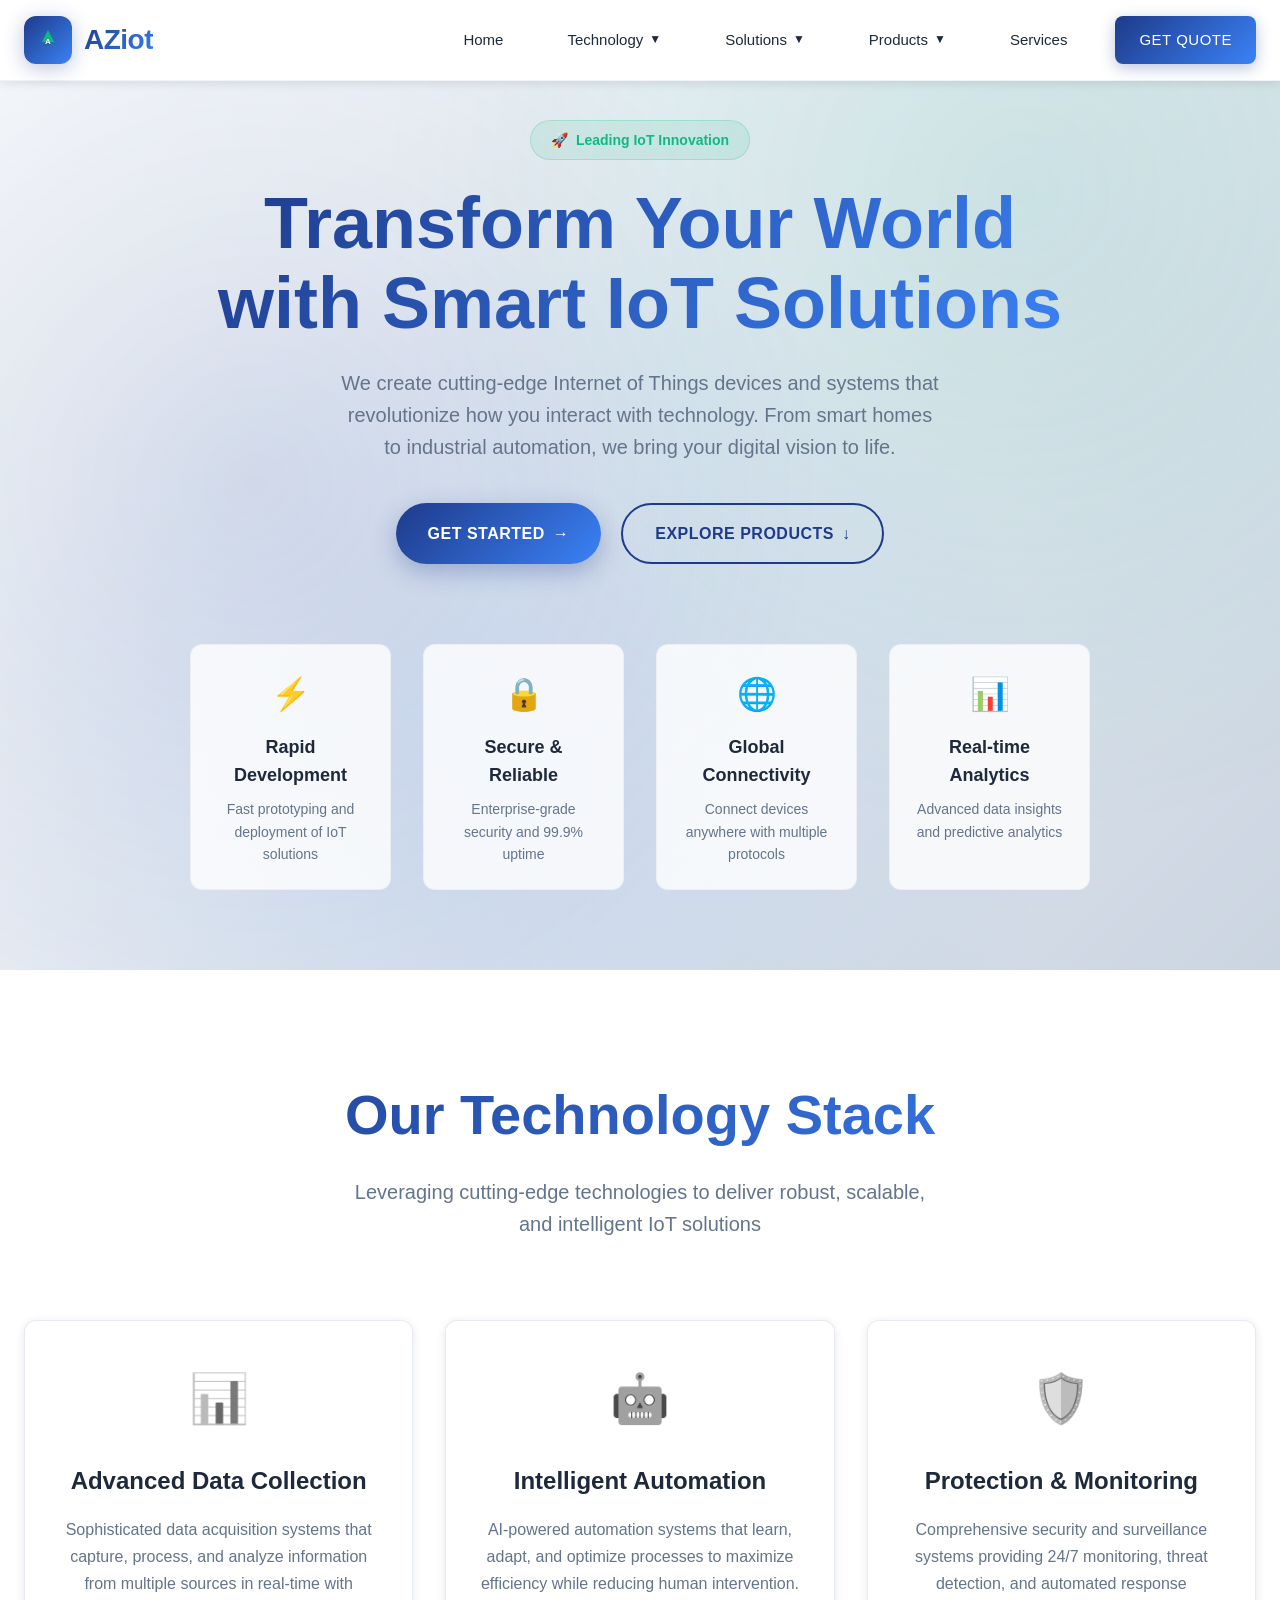
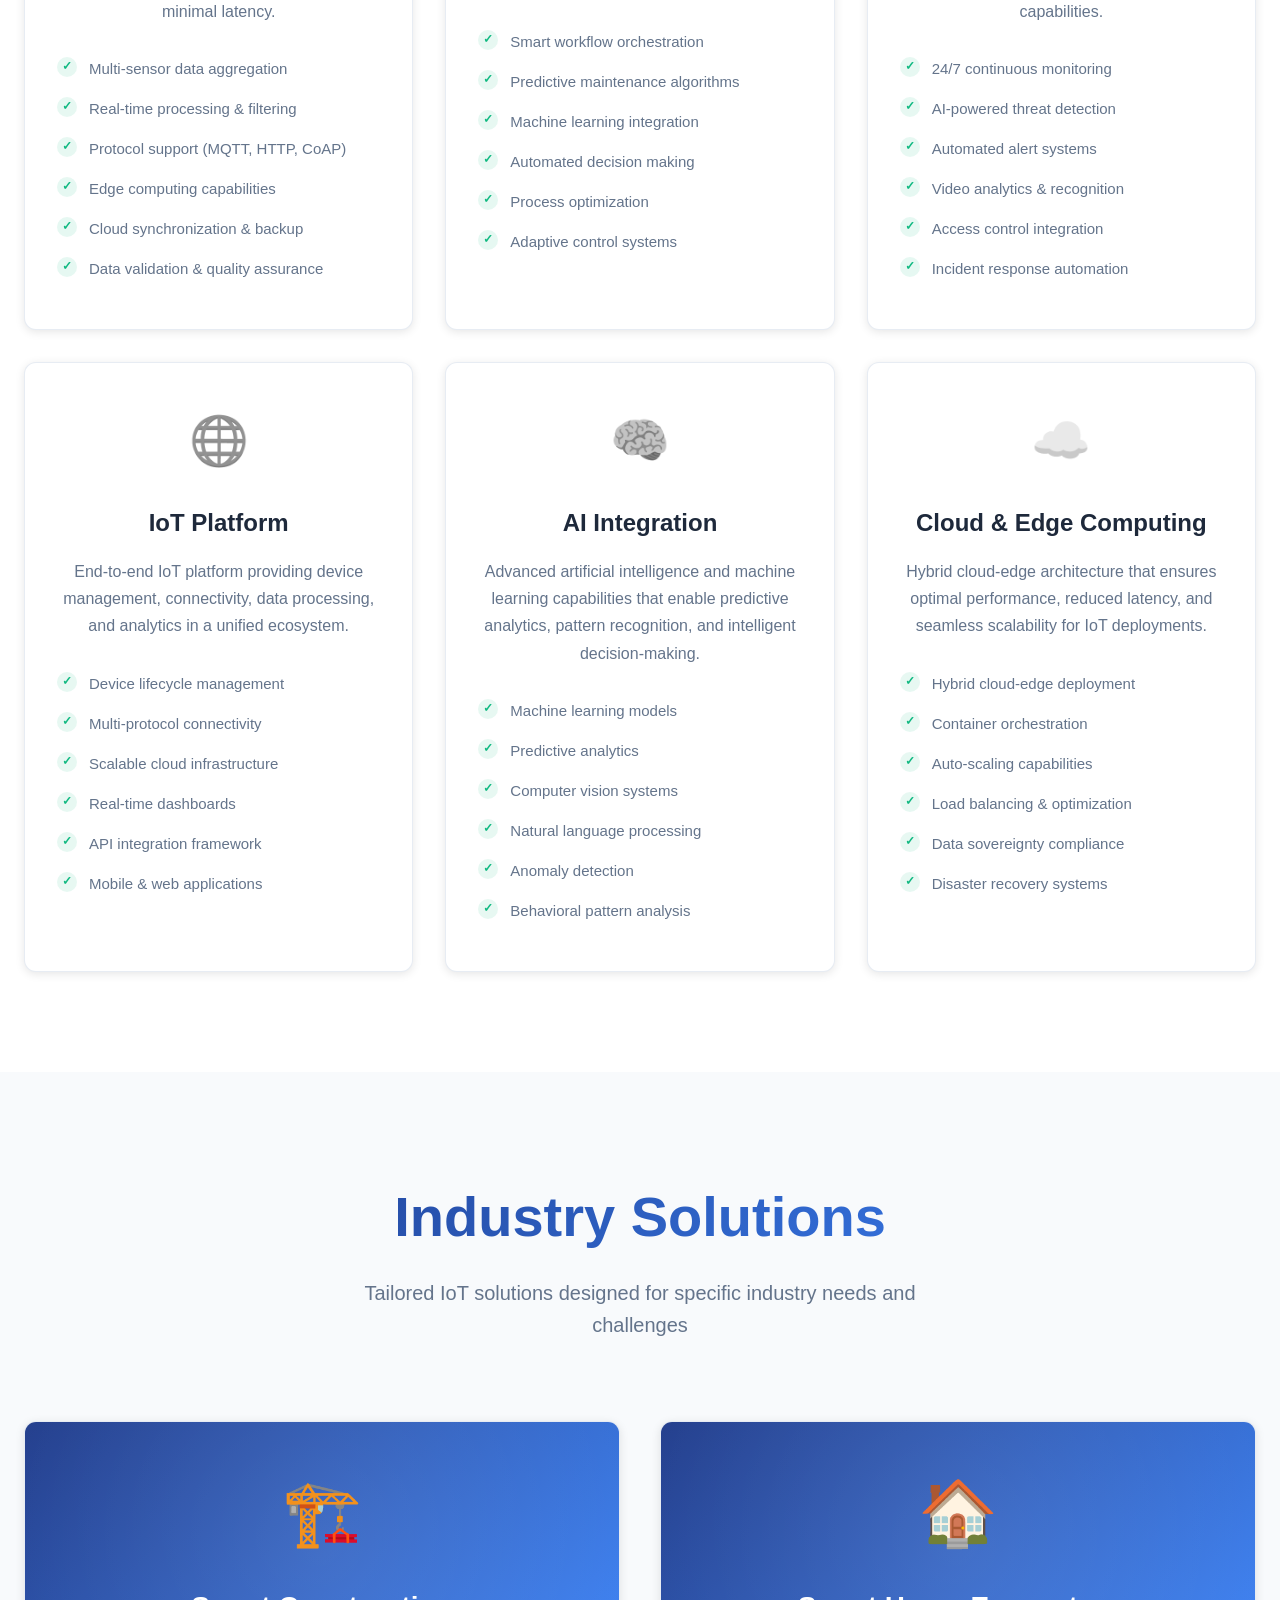
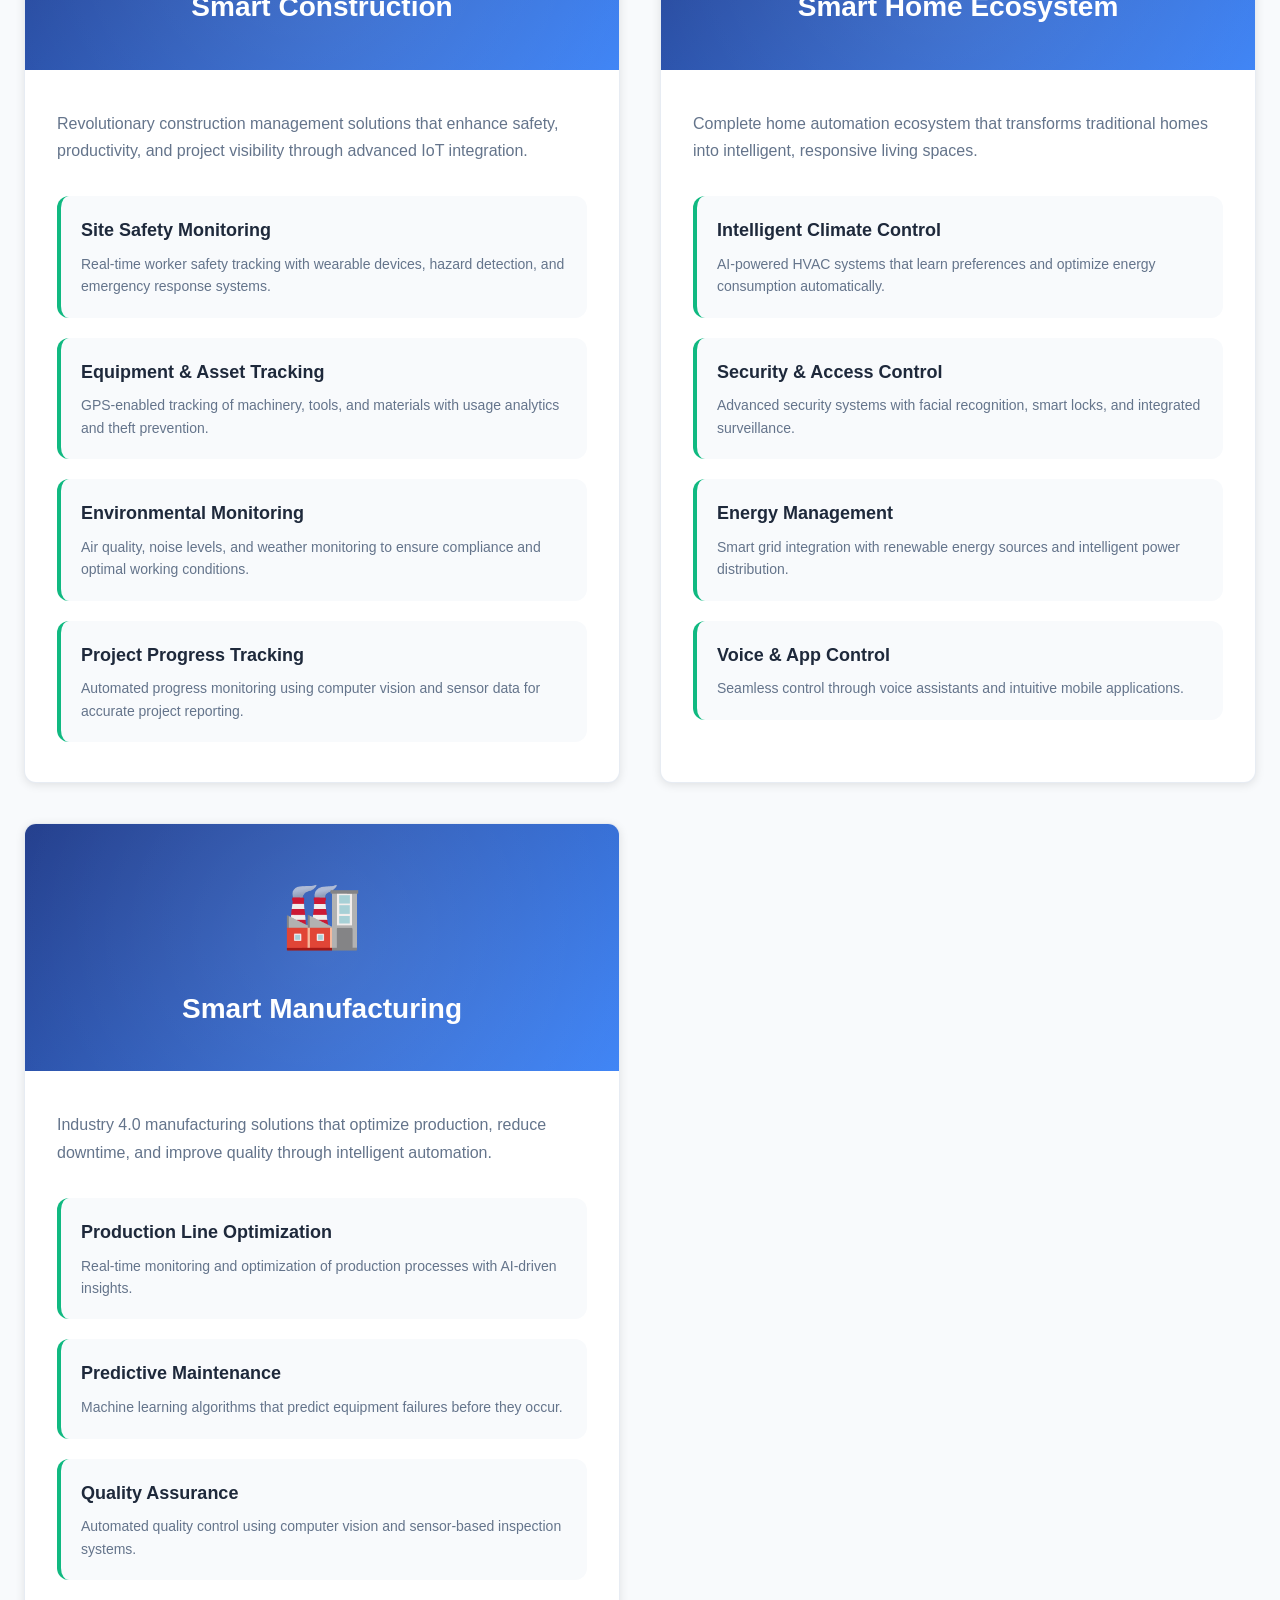
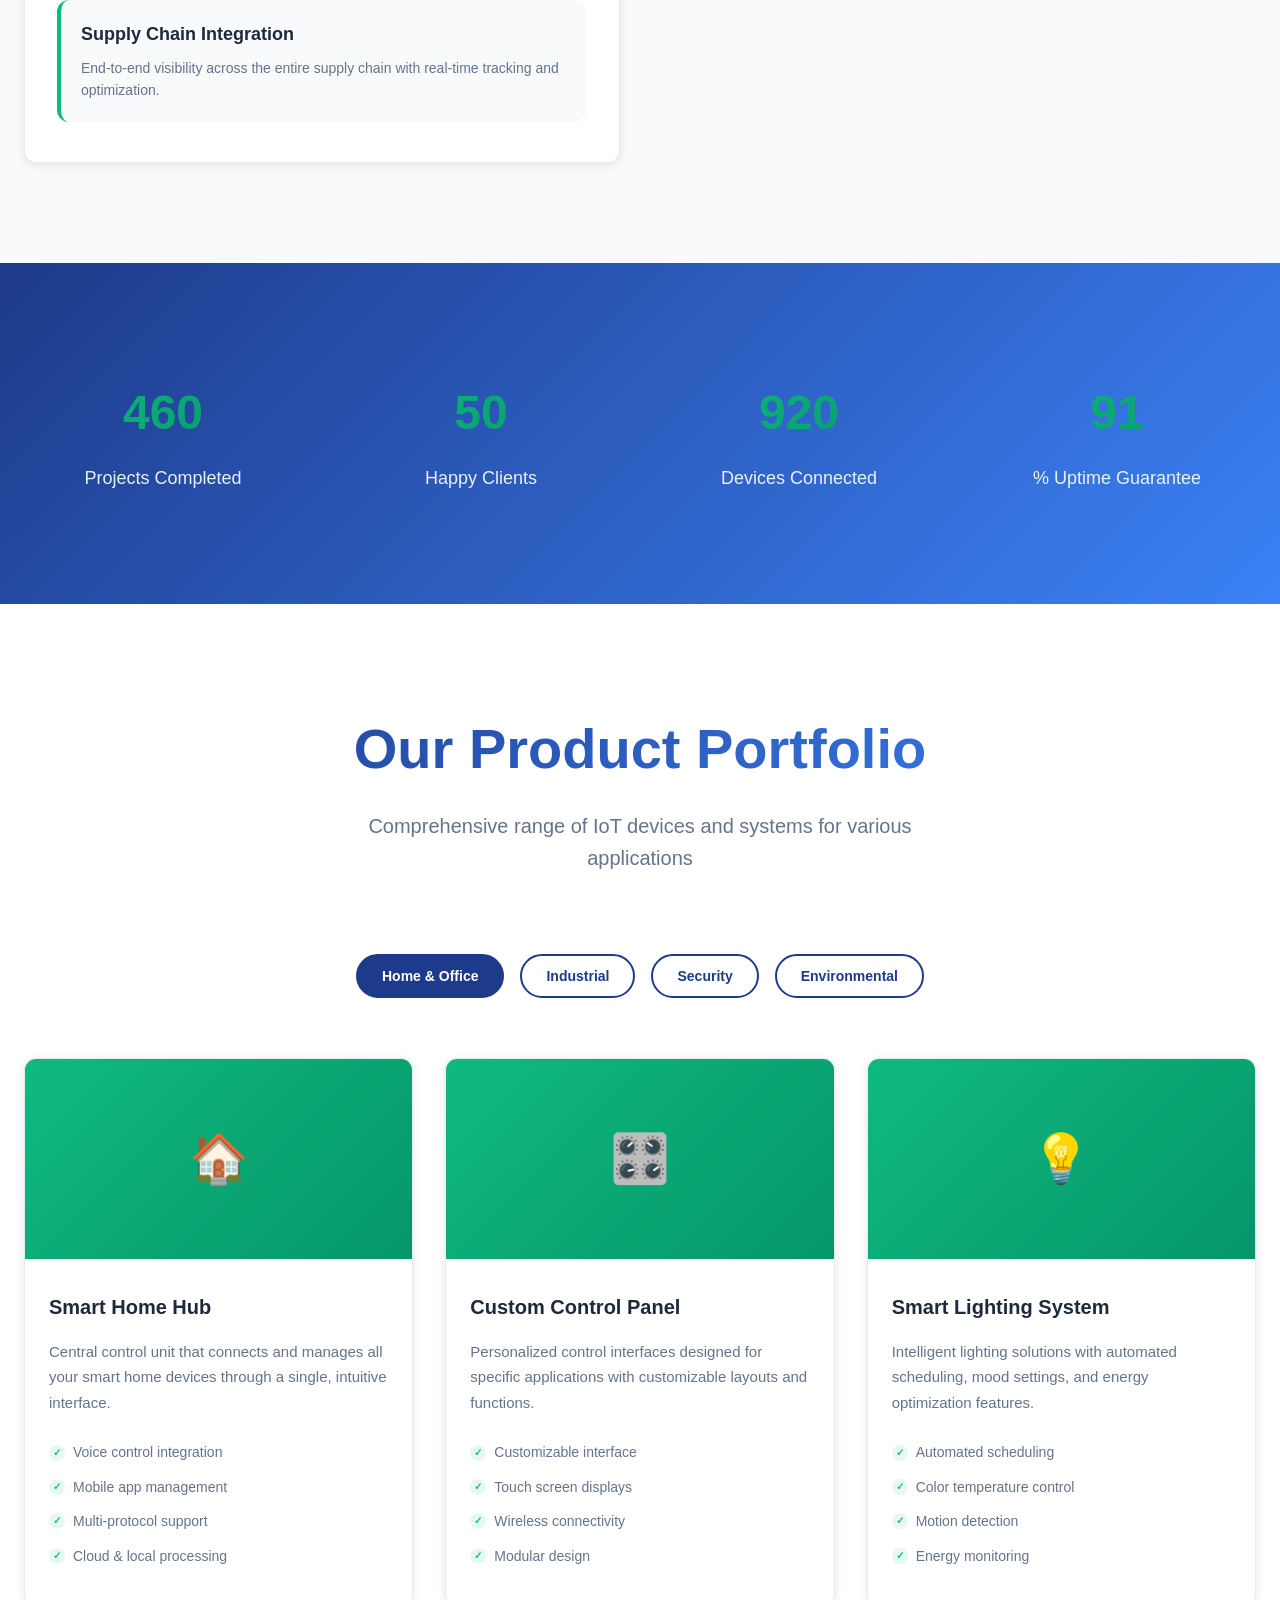
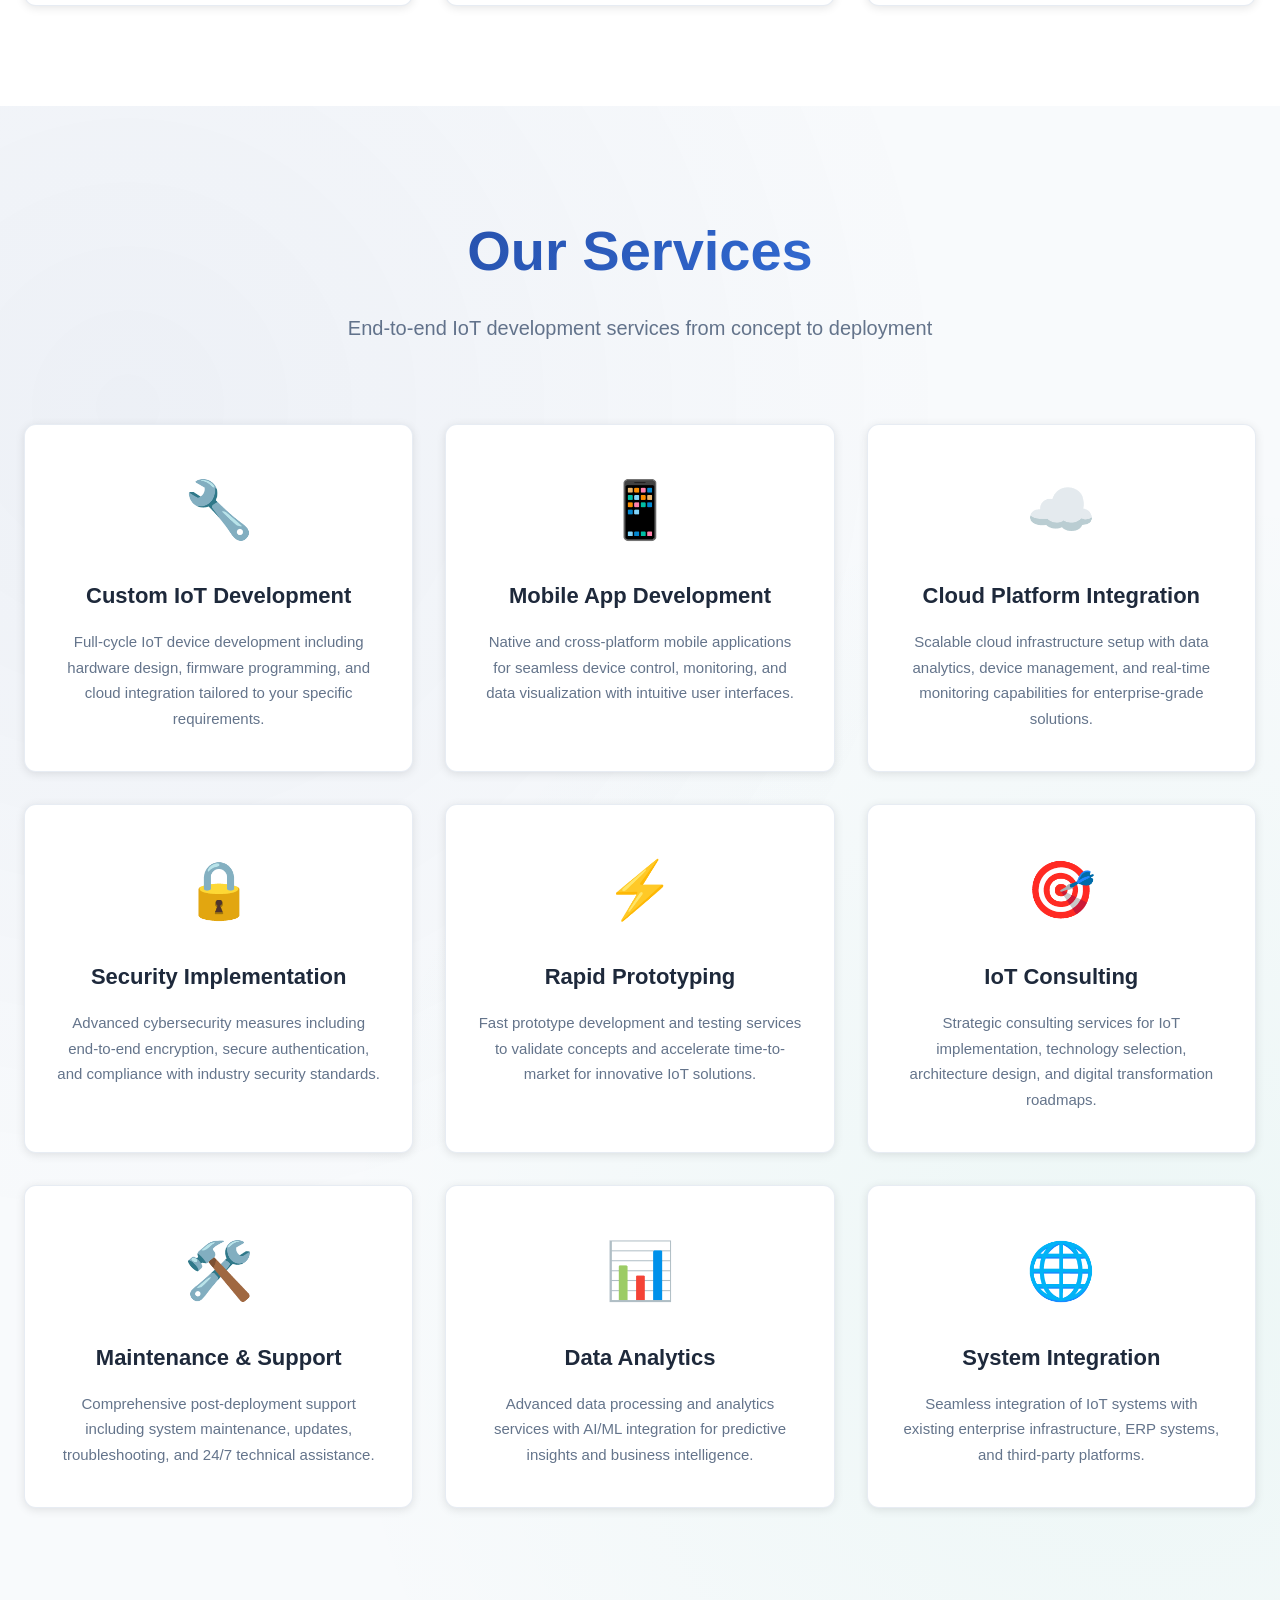
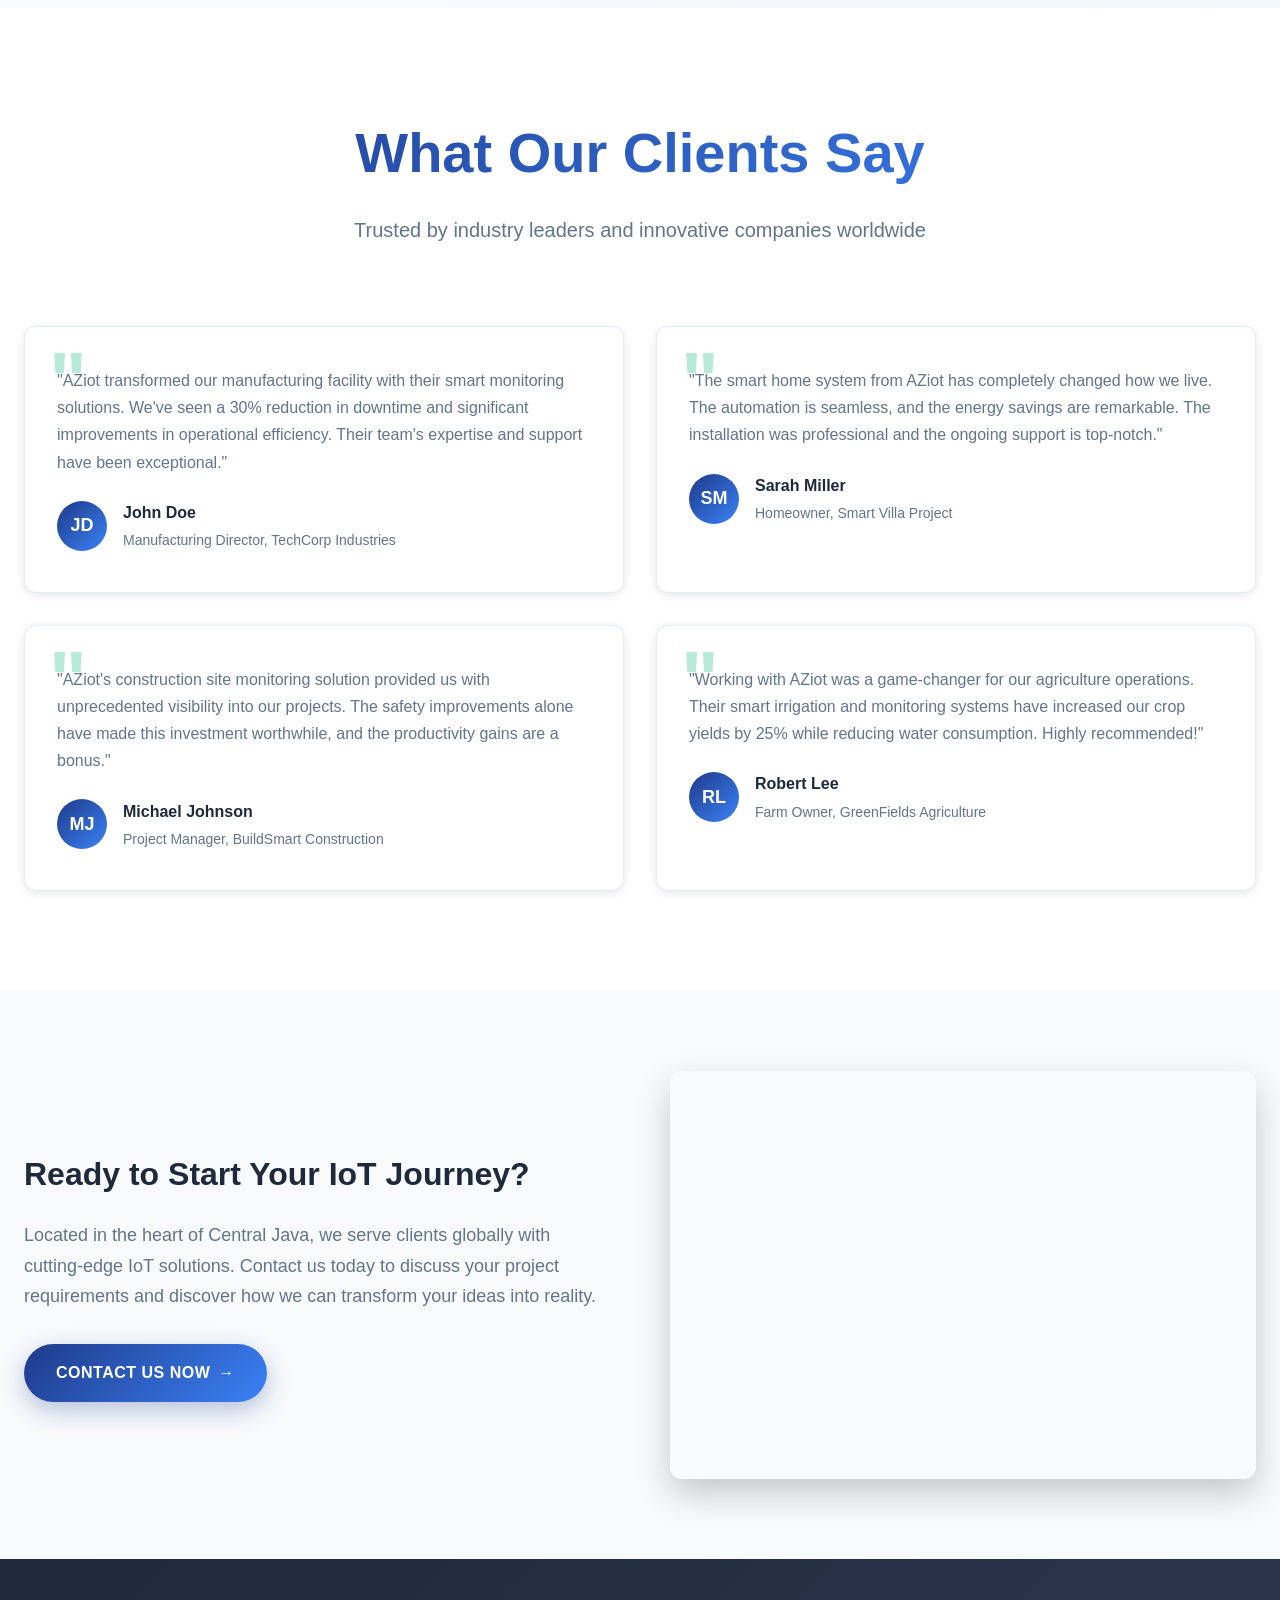
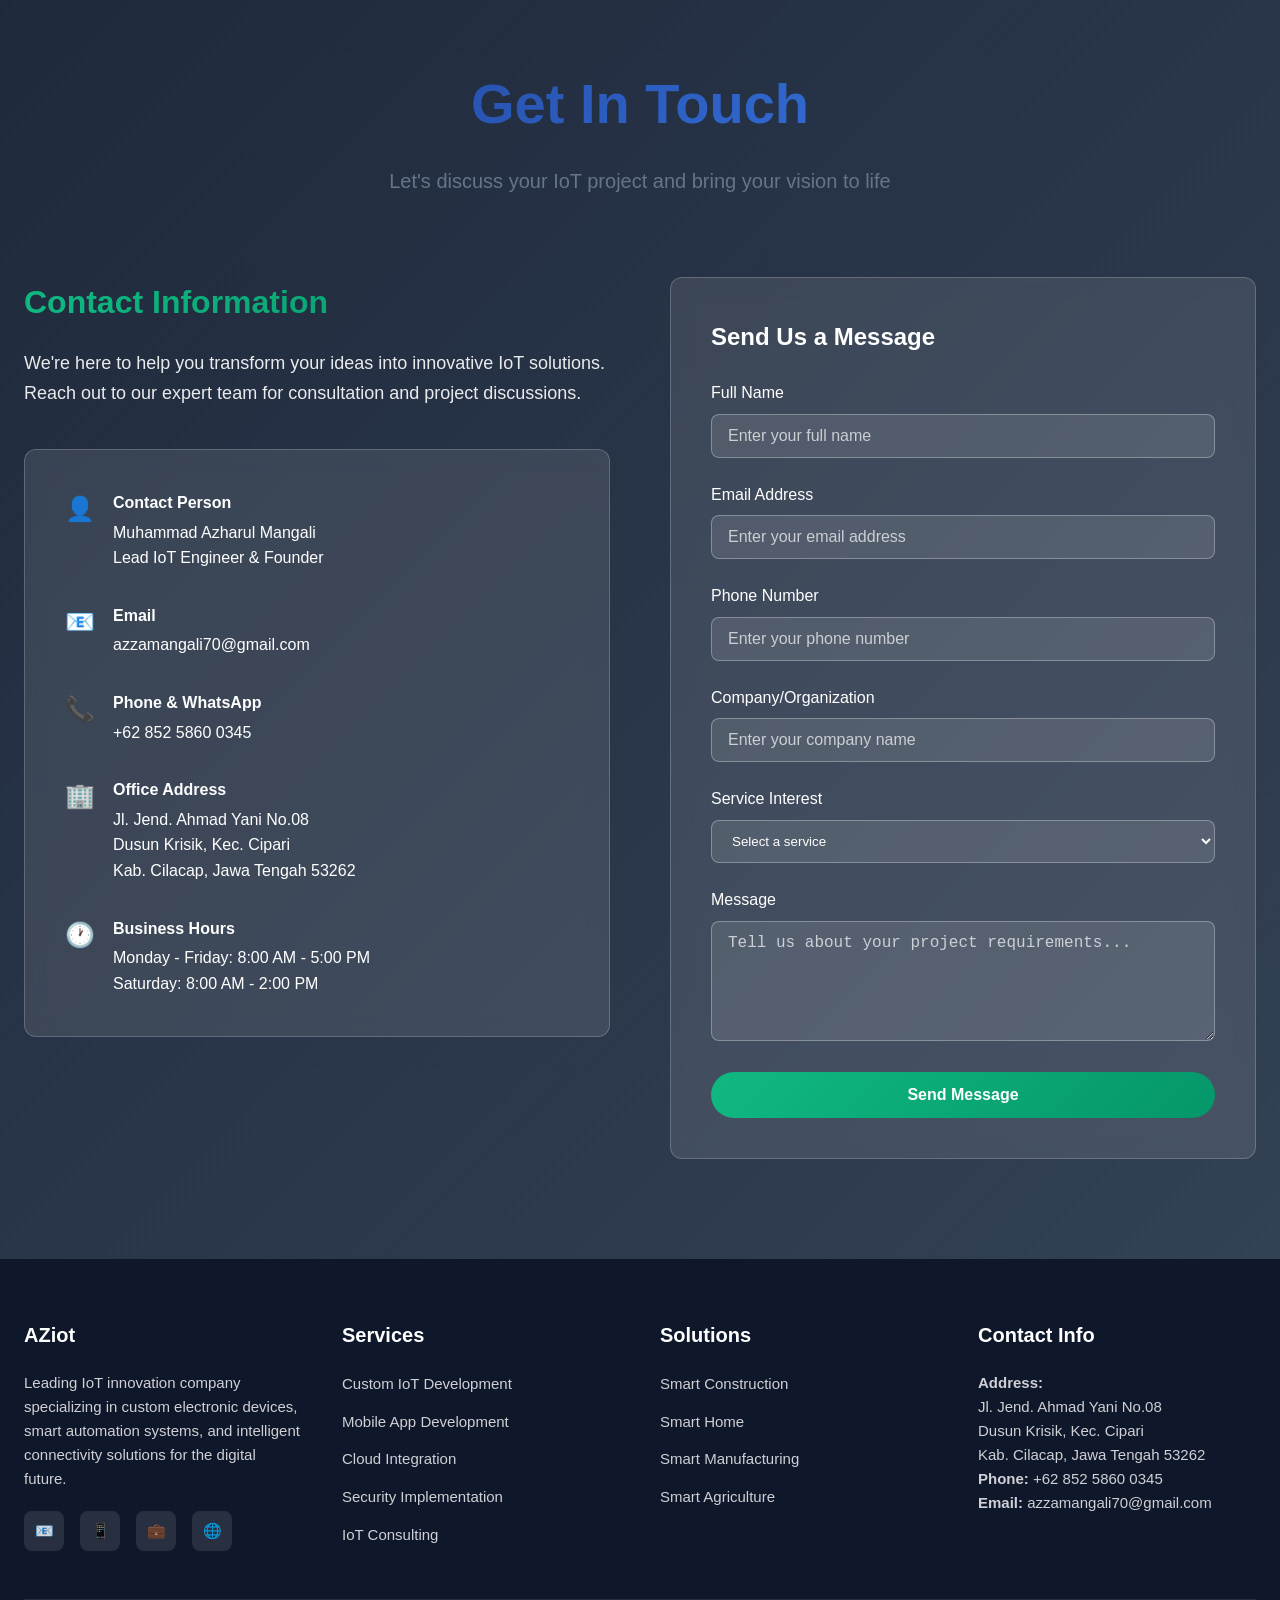
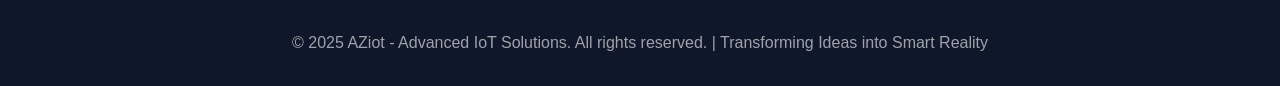
==== commit fe295841: "Update index.html" ====
--- a/index.html
+++ b/index.html
@@ -1451,6 +1451,7 @@
             transform: translateX(0);
         }
     </style>
+    <link rel="stylesheet" href="style-aziot.css">
 </head>
 <body>
     <!-- HEADER -->
@@ -2474,4 +2475,4 @@
         document.body.style.transition = 'opacity 0.3s ease-in-out';
     </script>
 </body>
-</html>+</html>
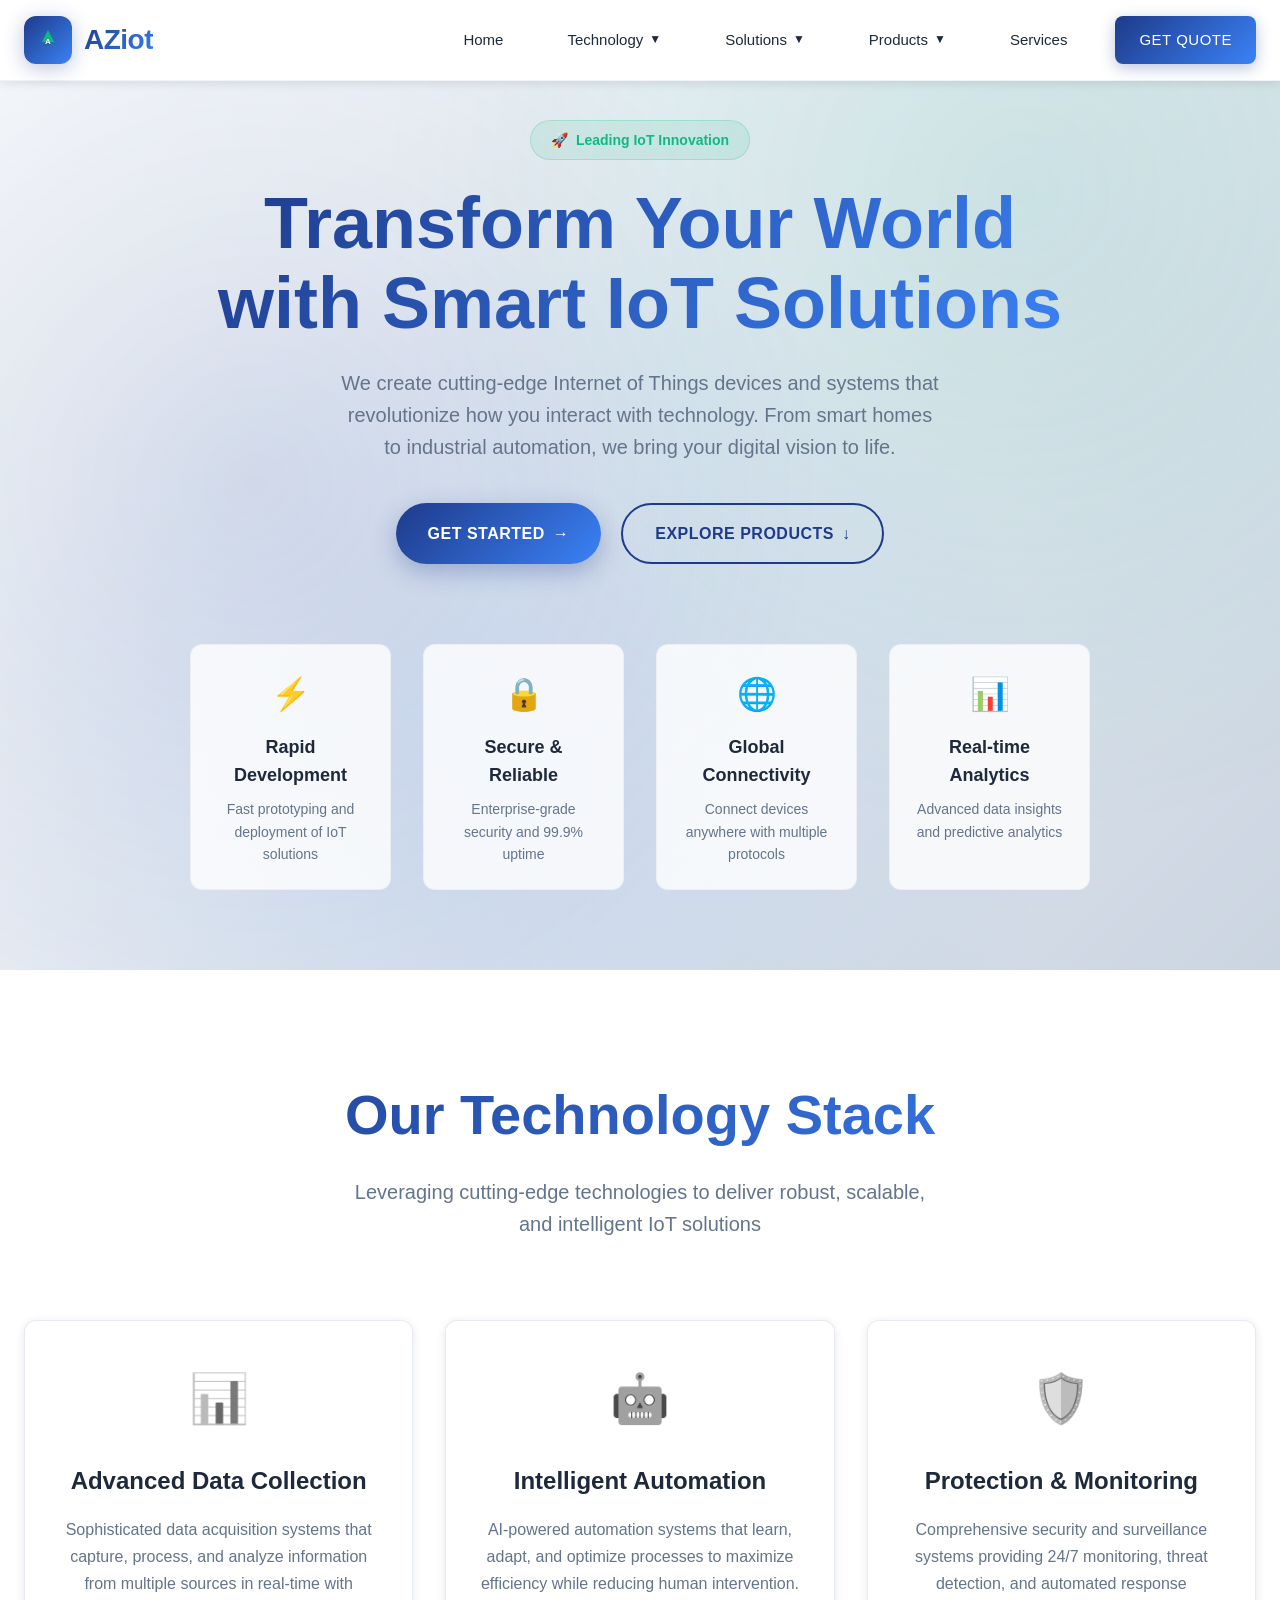
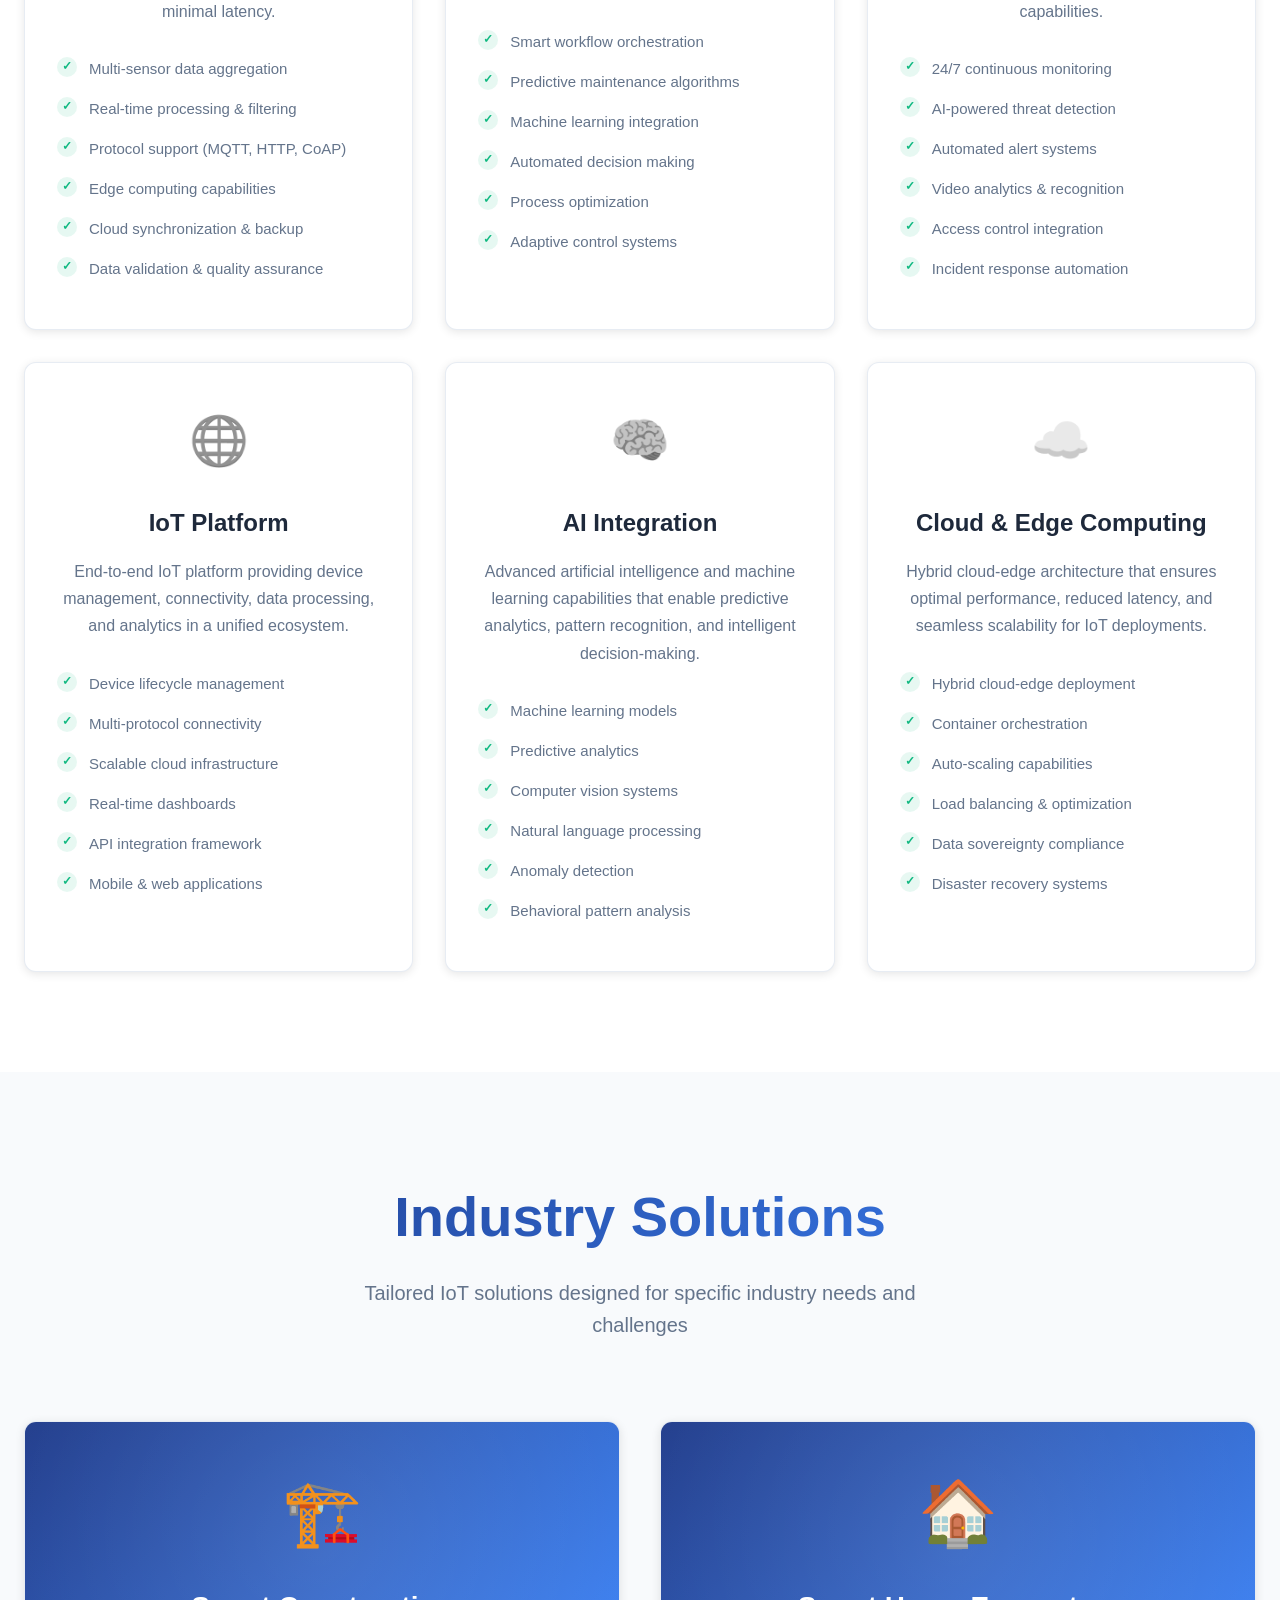
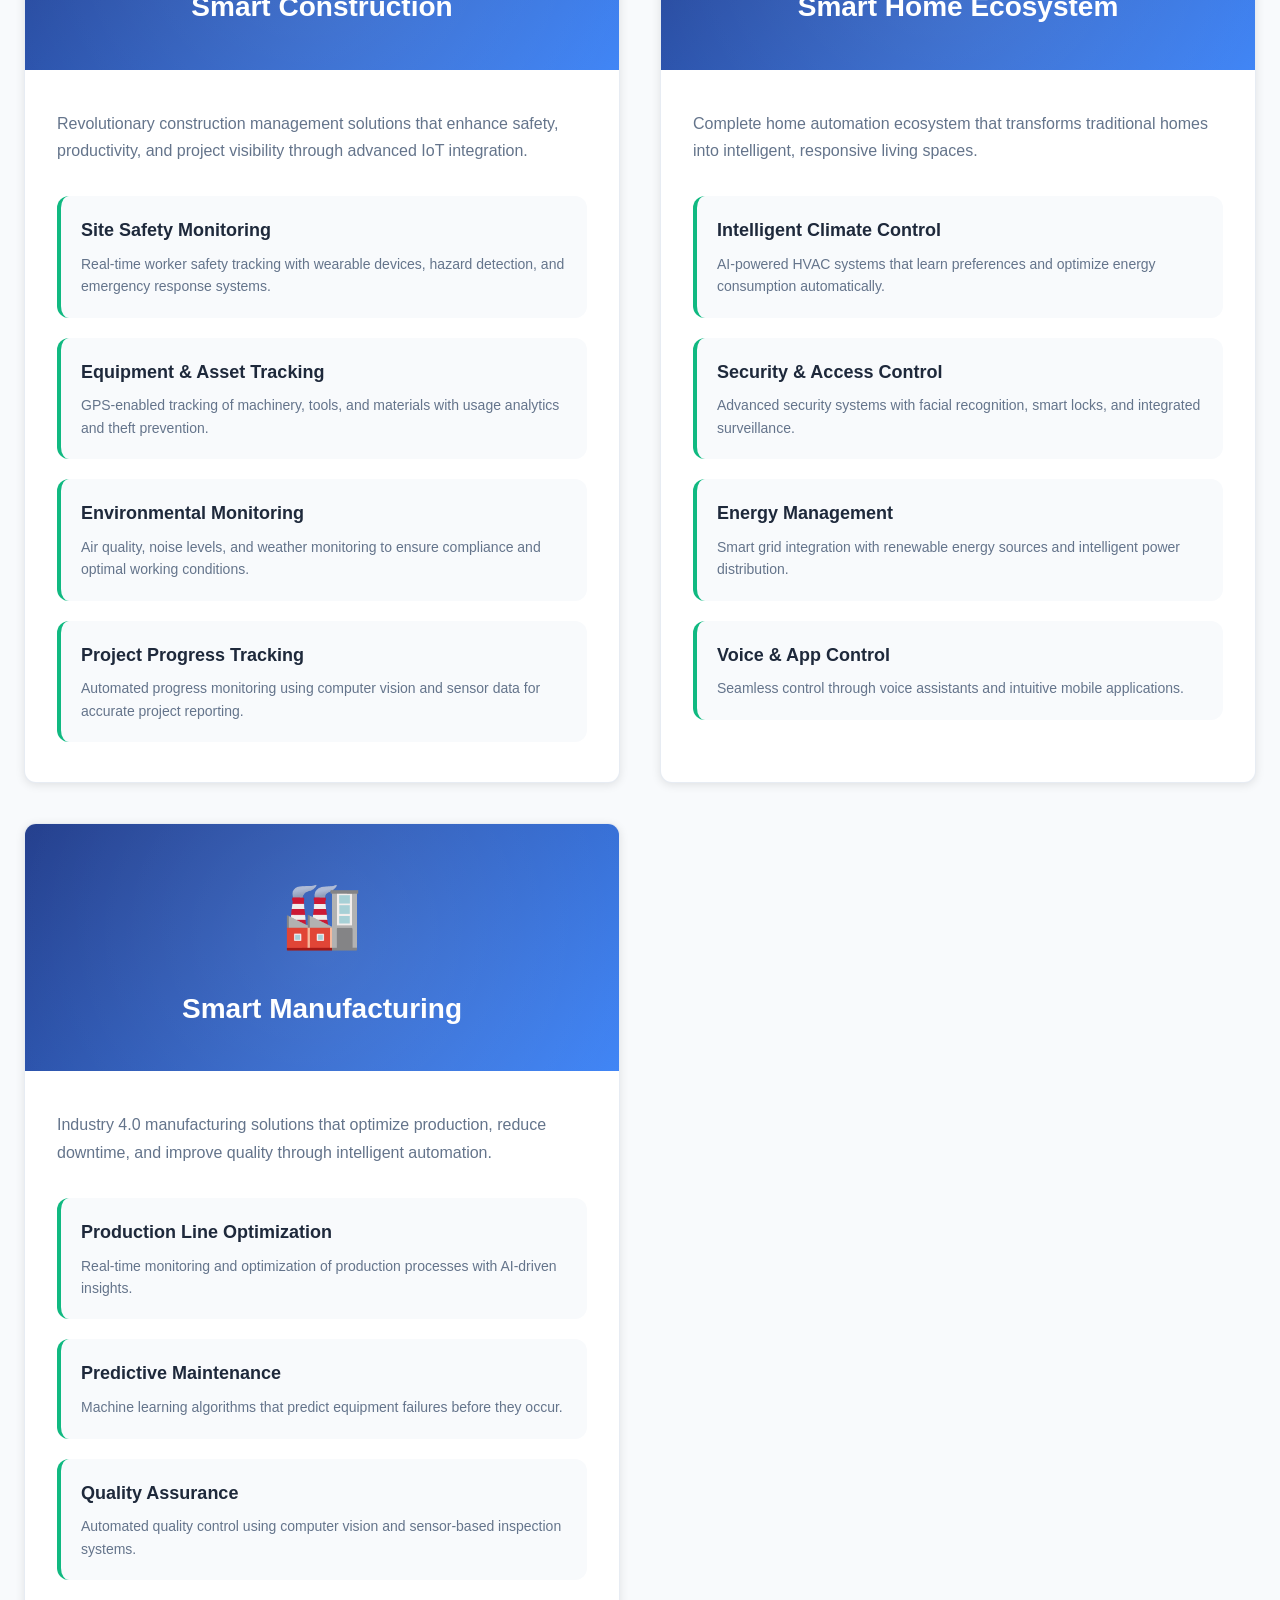
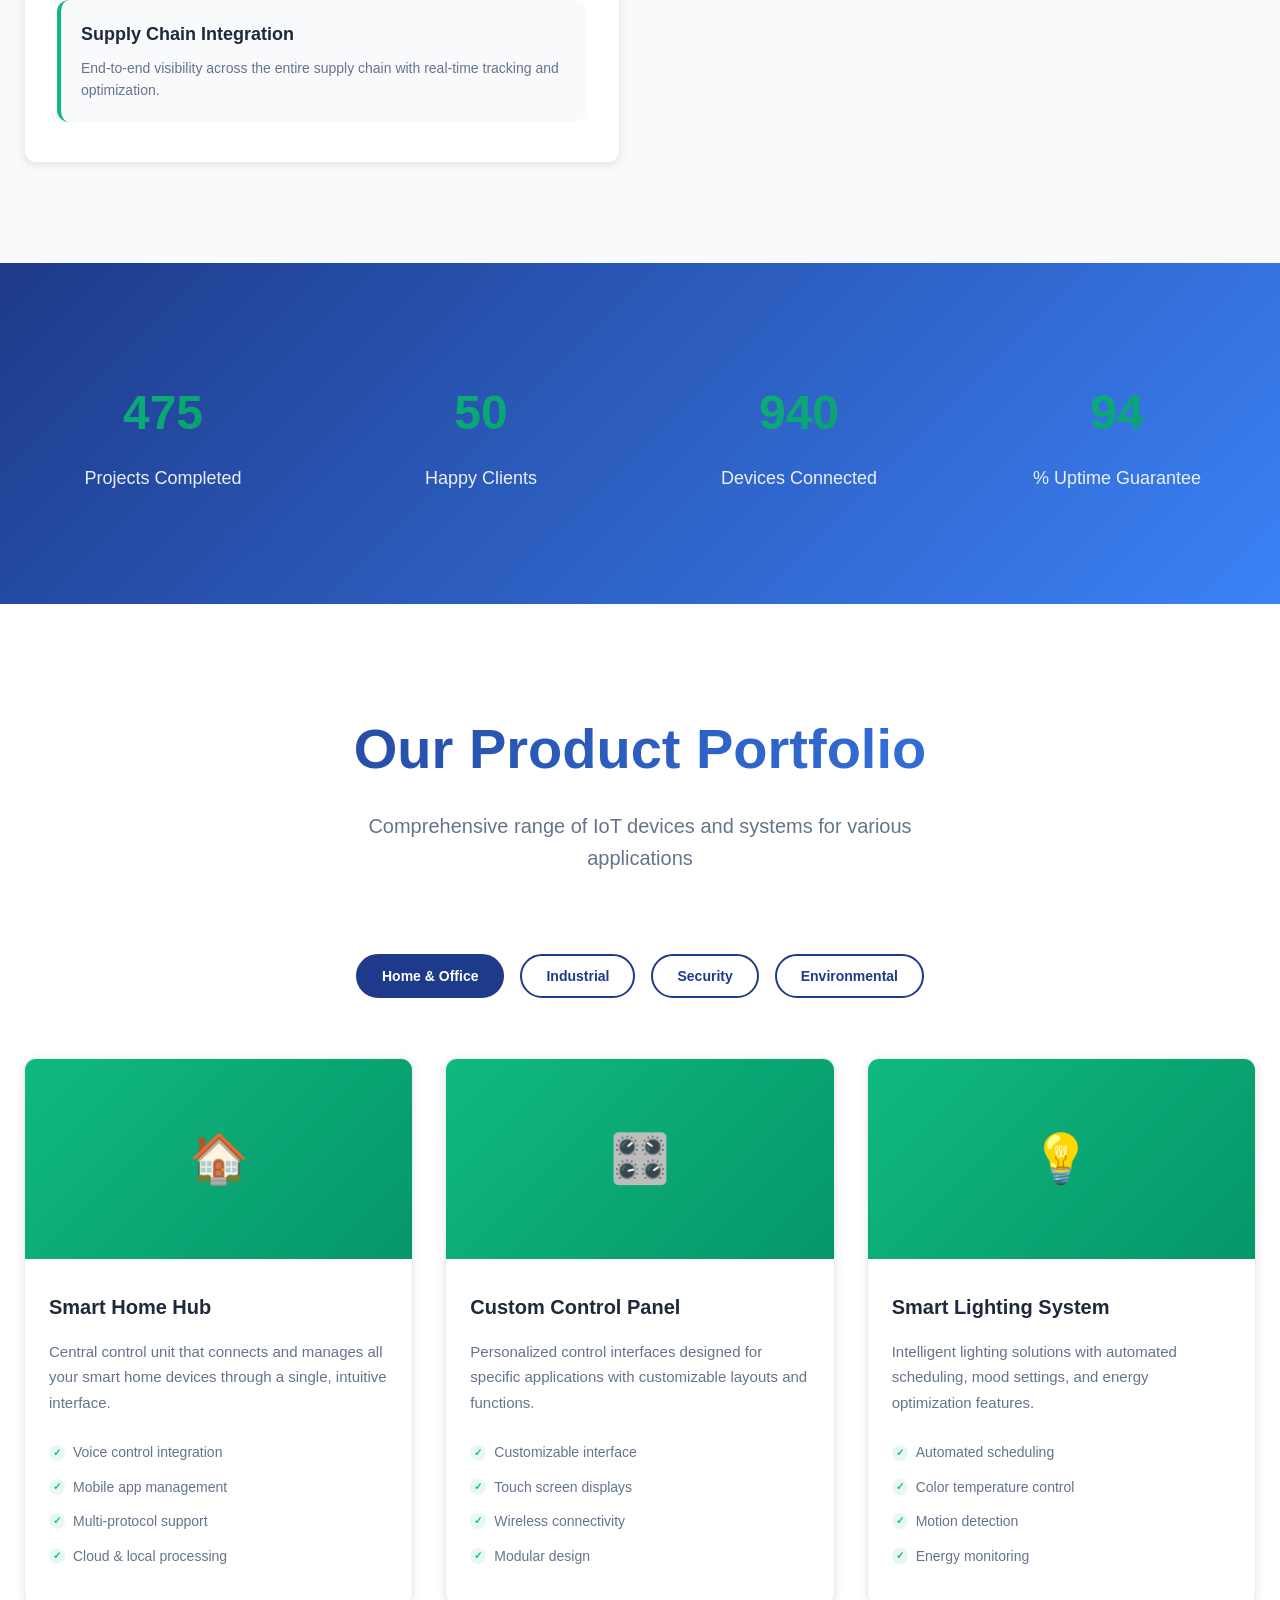
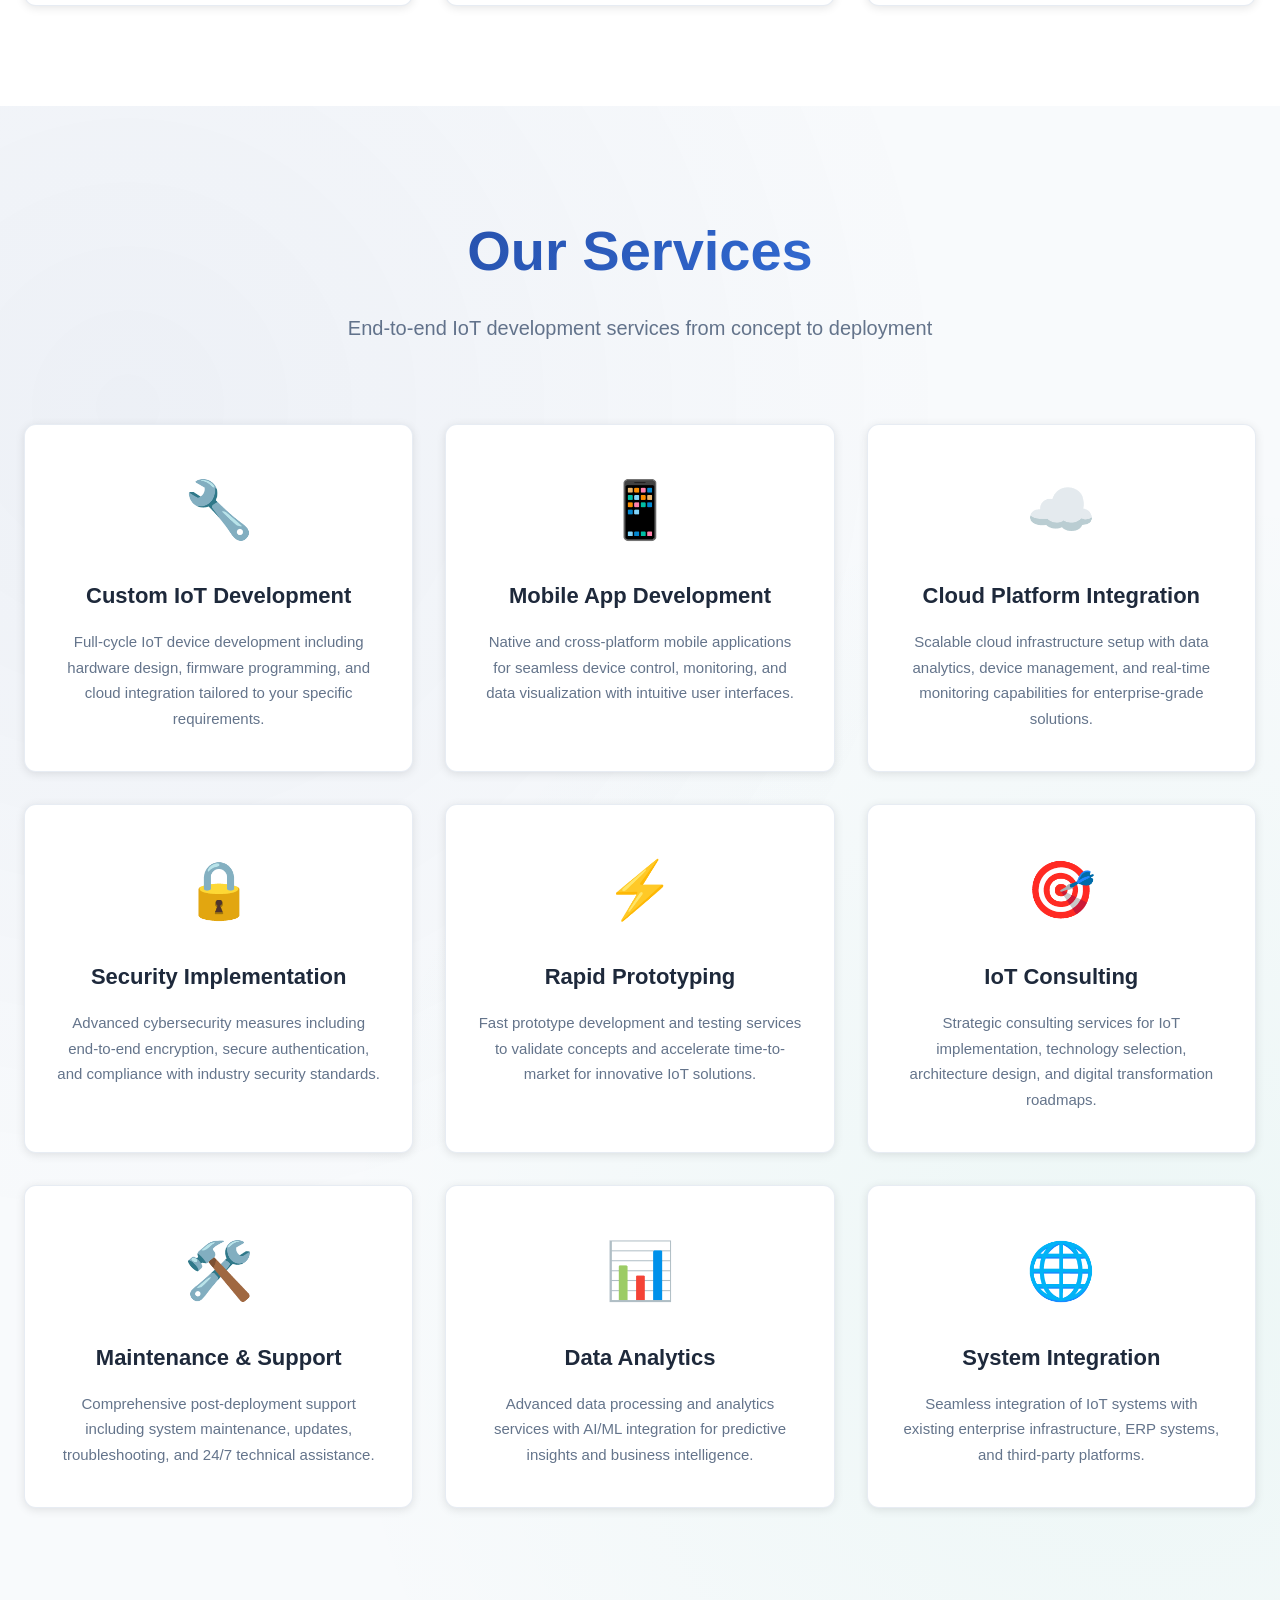
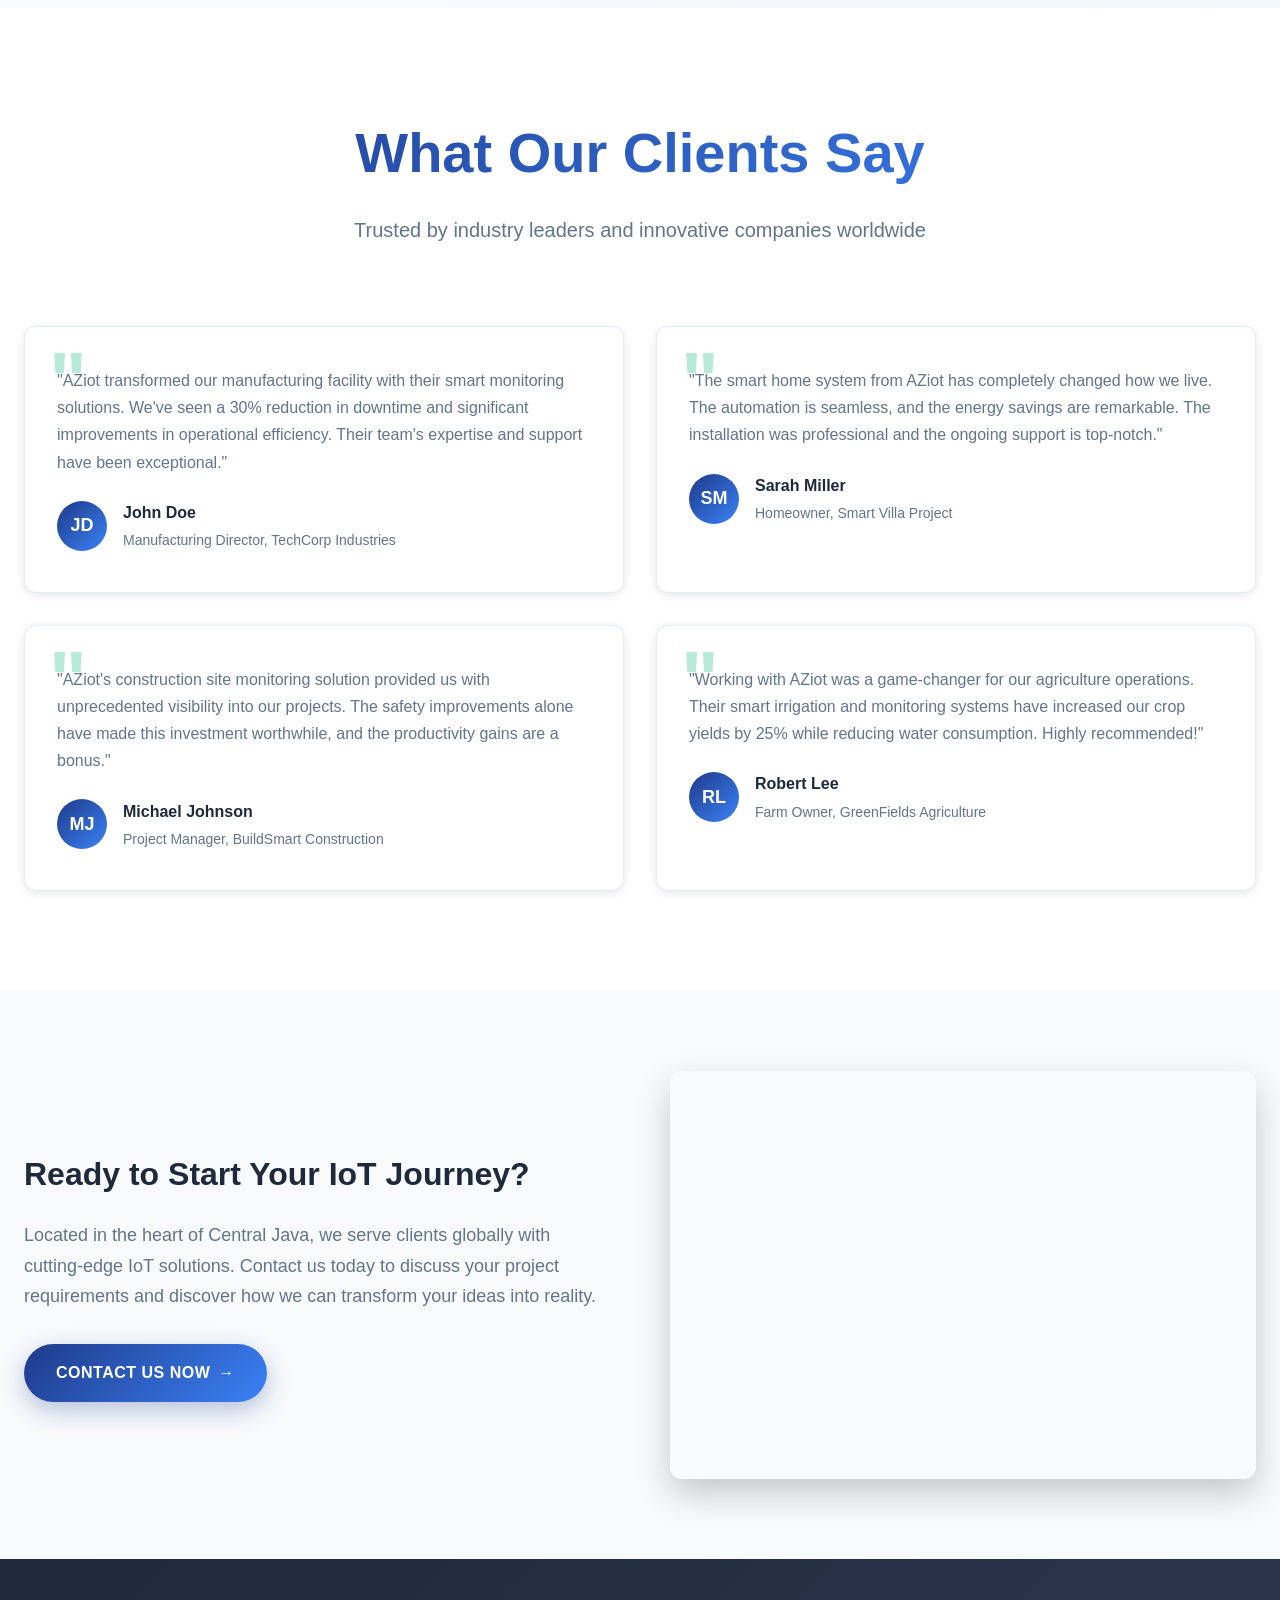
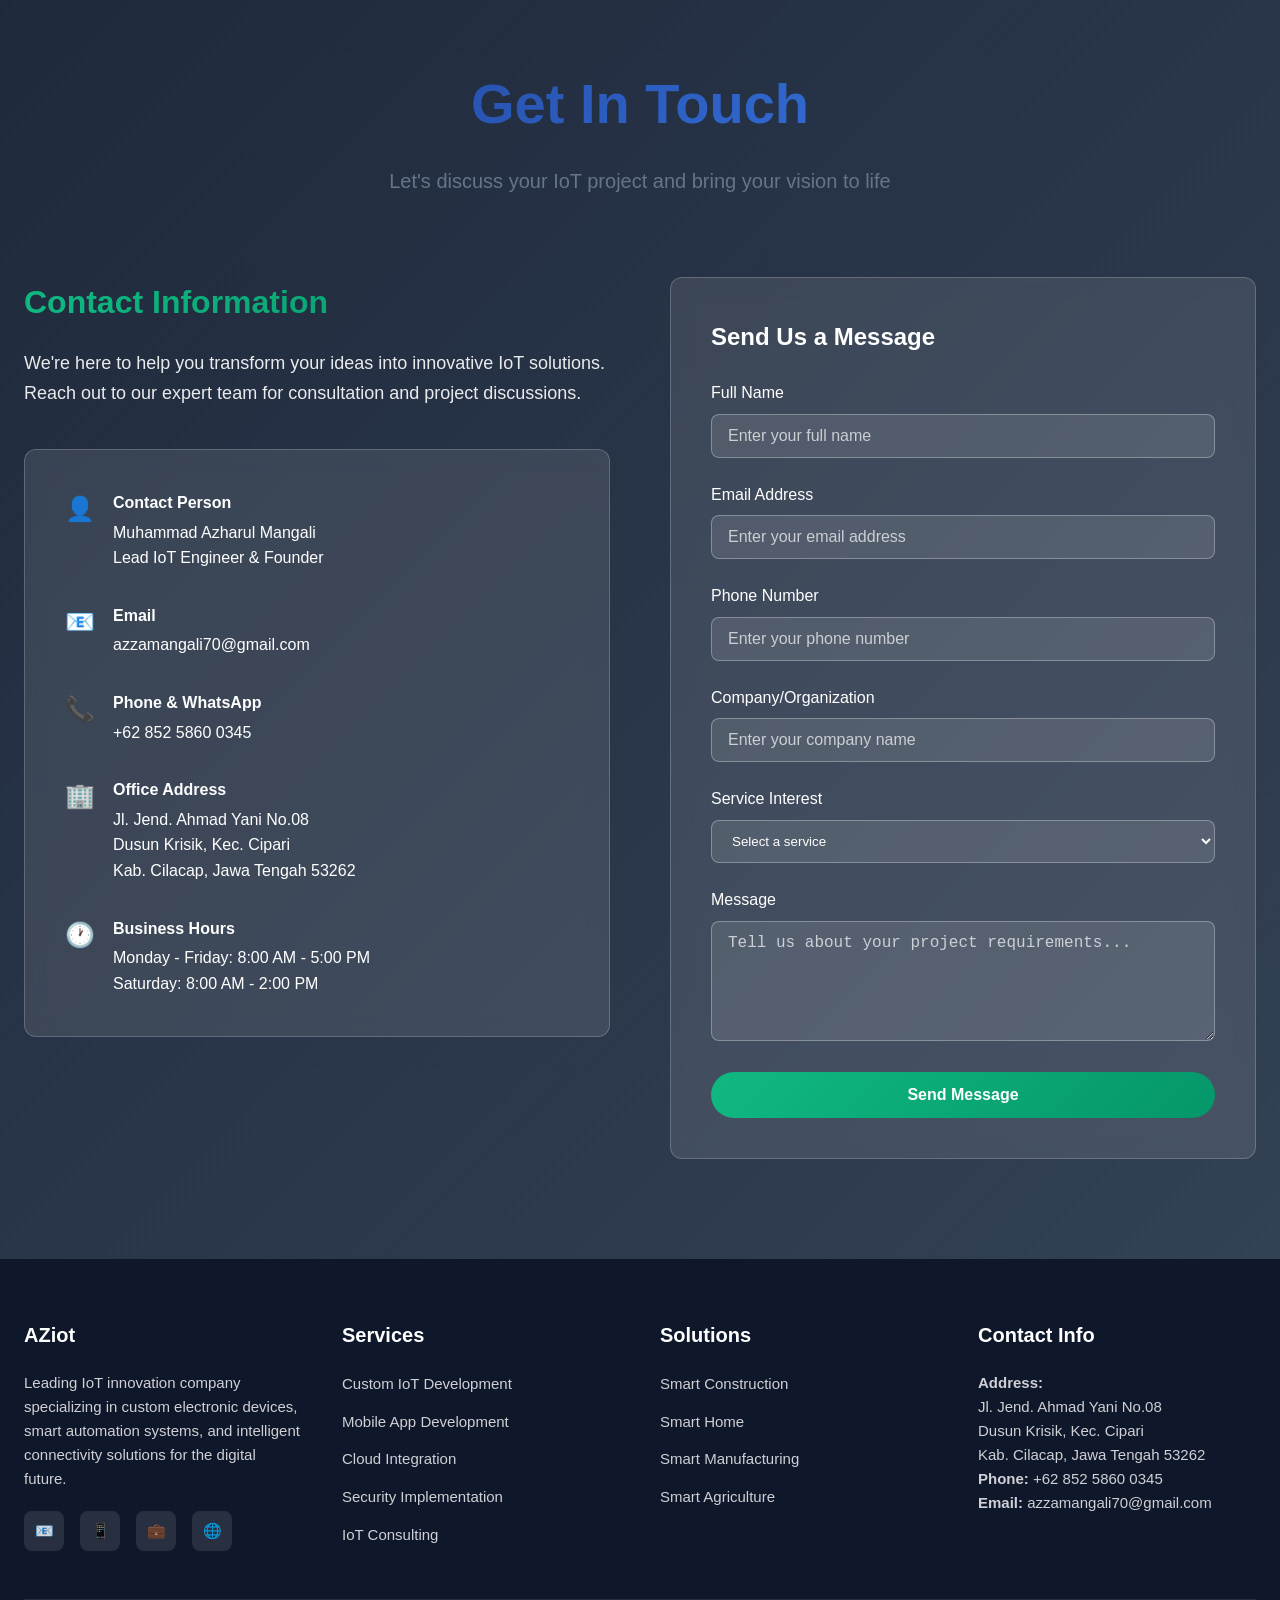
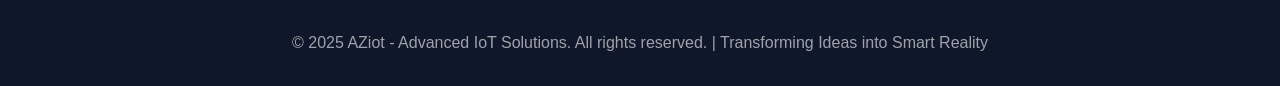
==== commit 09321ce5: "Update print statement from 'Hello' to 'Goodbye'" ====
--- a/index.html
+++ b/index.html
@@ -1451,7 +1451,7 @@
             transform: translateX(0);
         }
     </style>
-    <link rel="stylesheet" href="style-aziot.css">
+    <link rel="stylesheet" href="style-aziot.css?v=2">
 </head>
 <body>
     <!-- HEADER -->
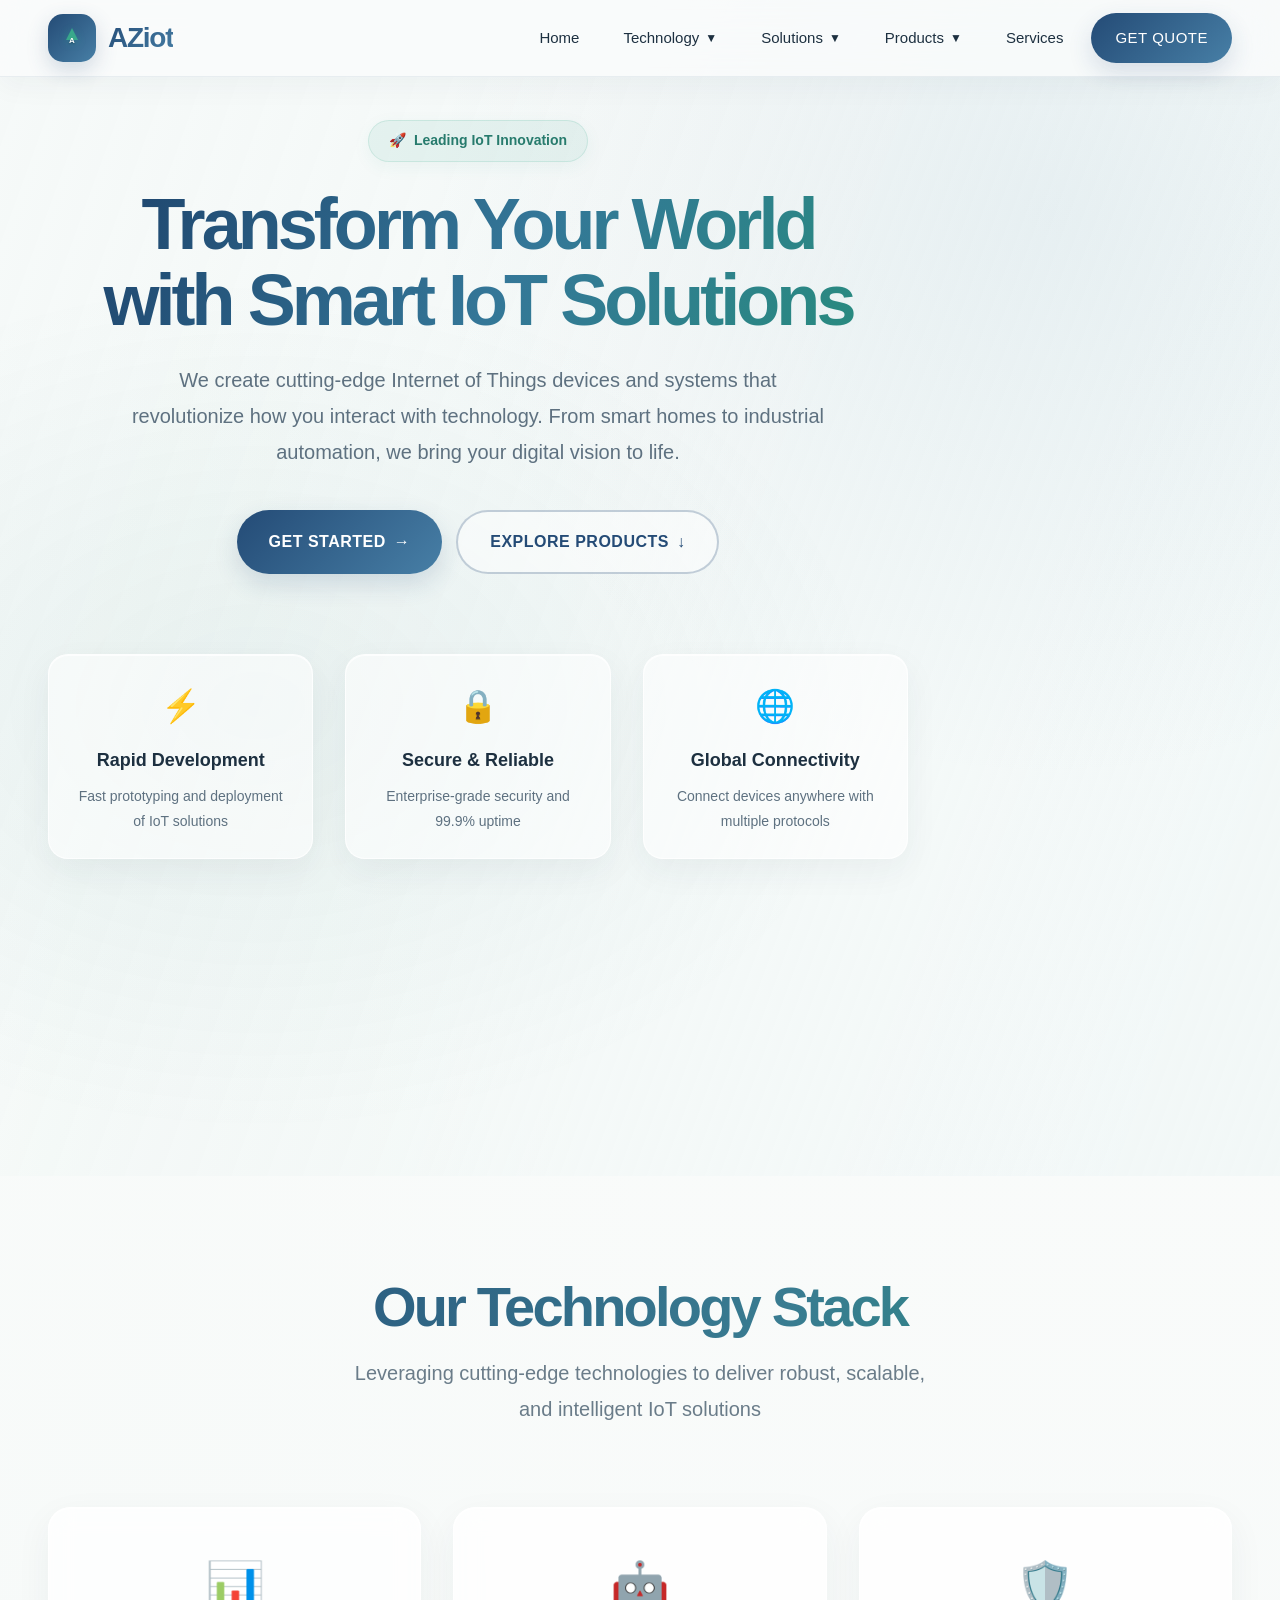
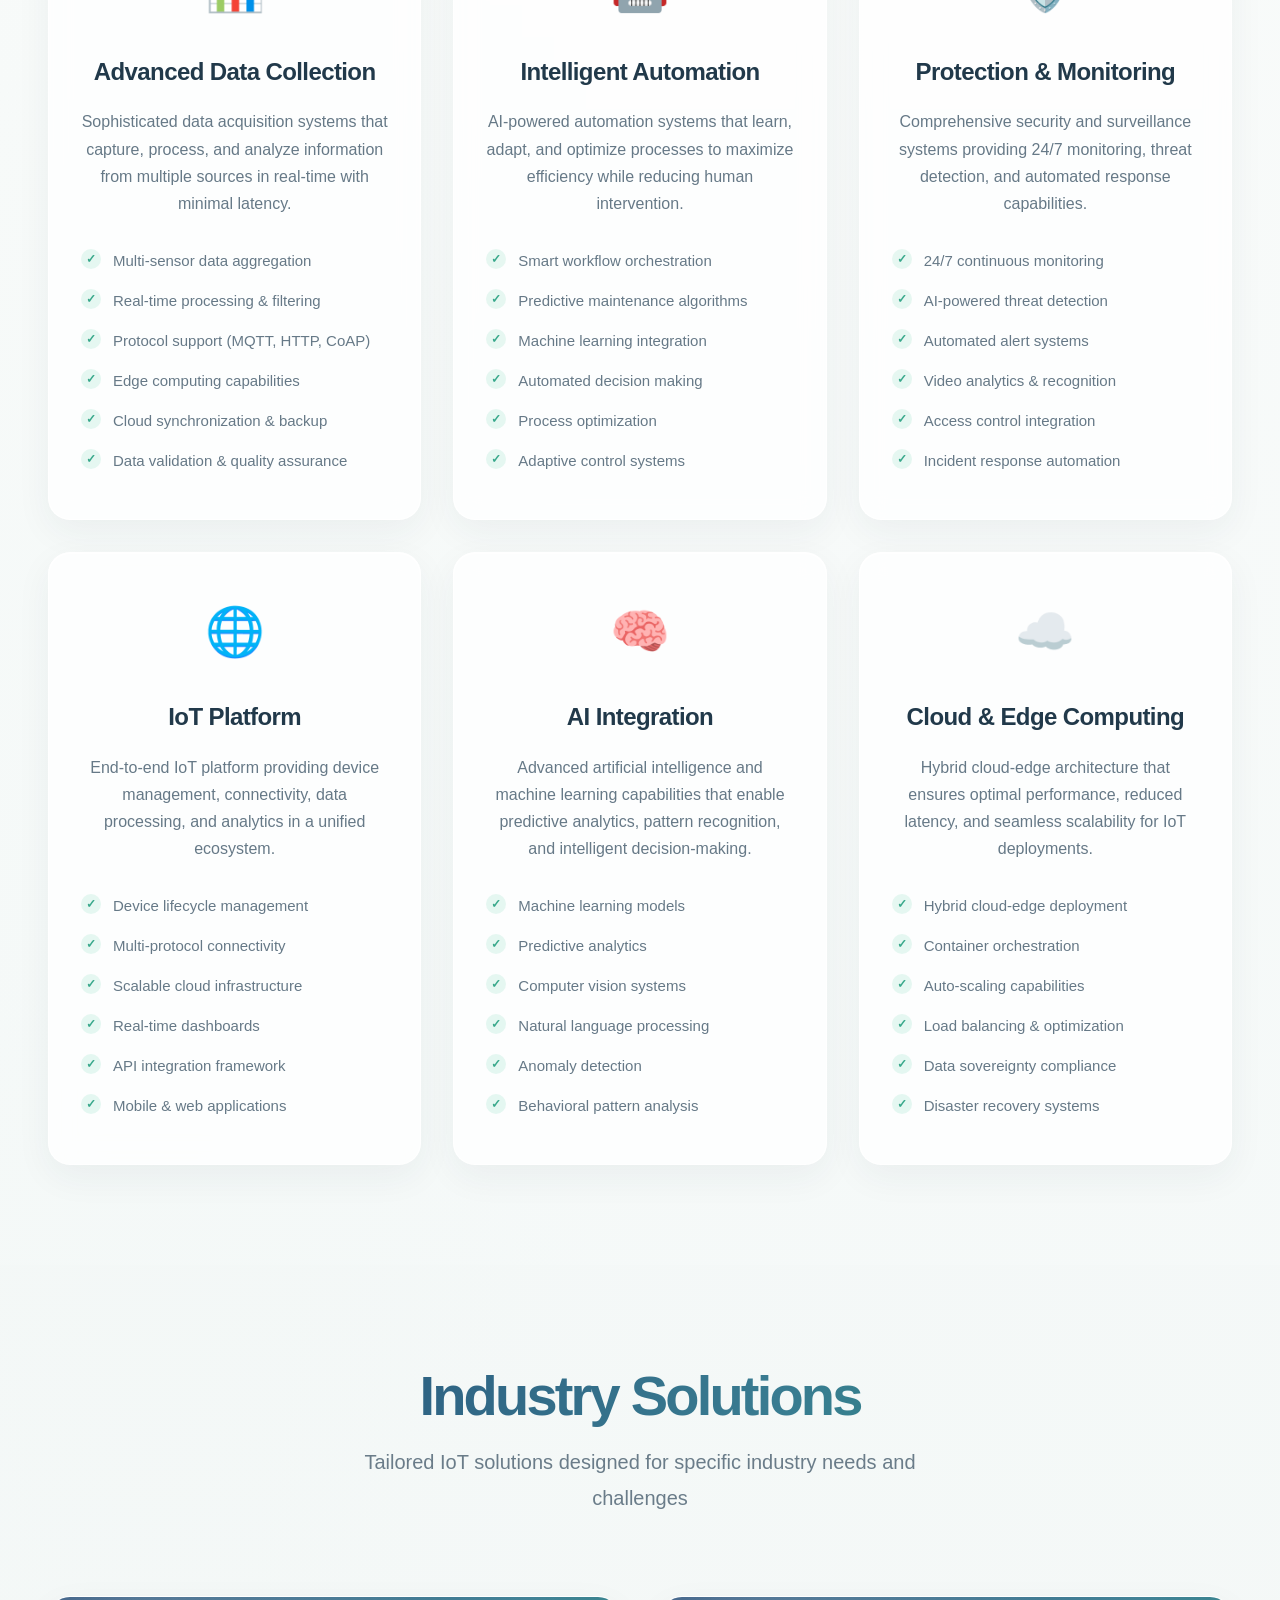
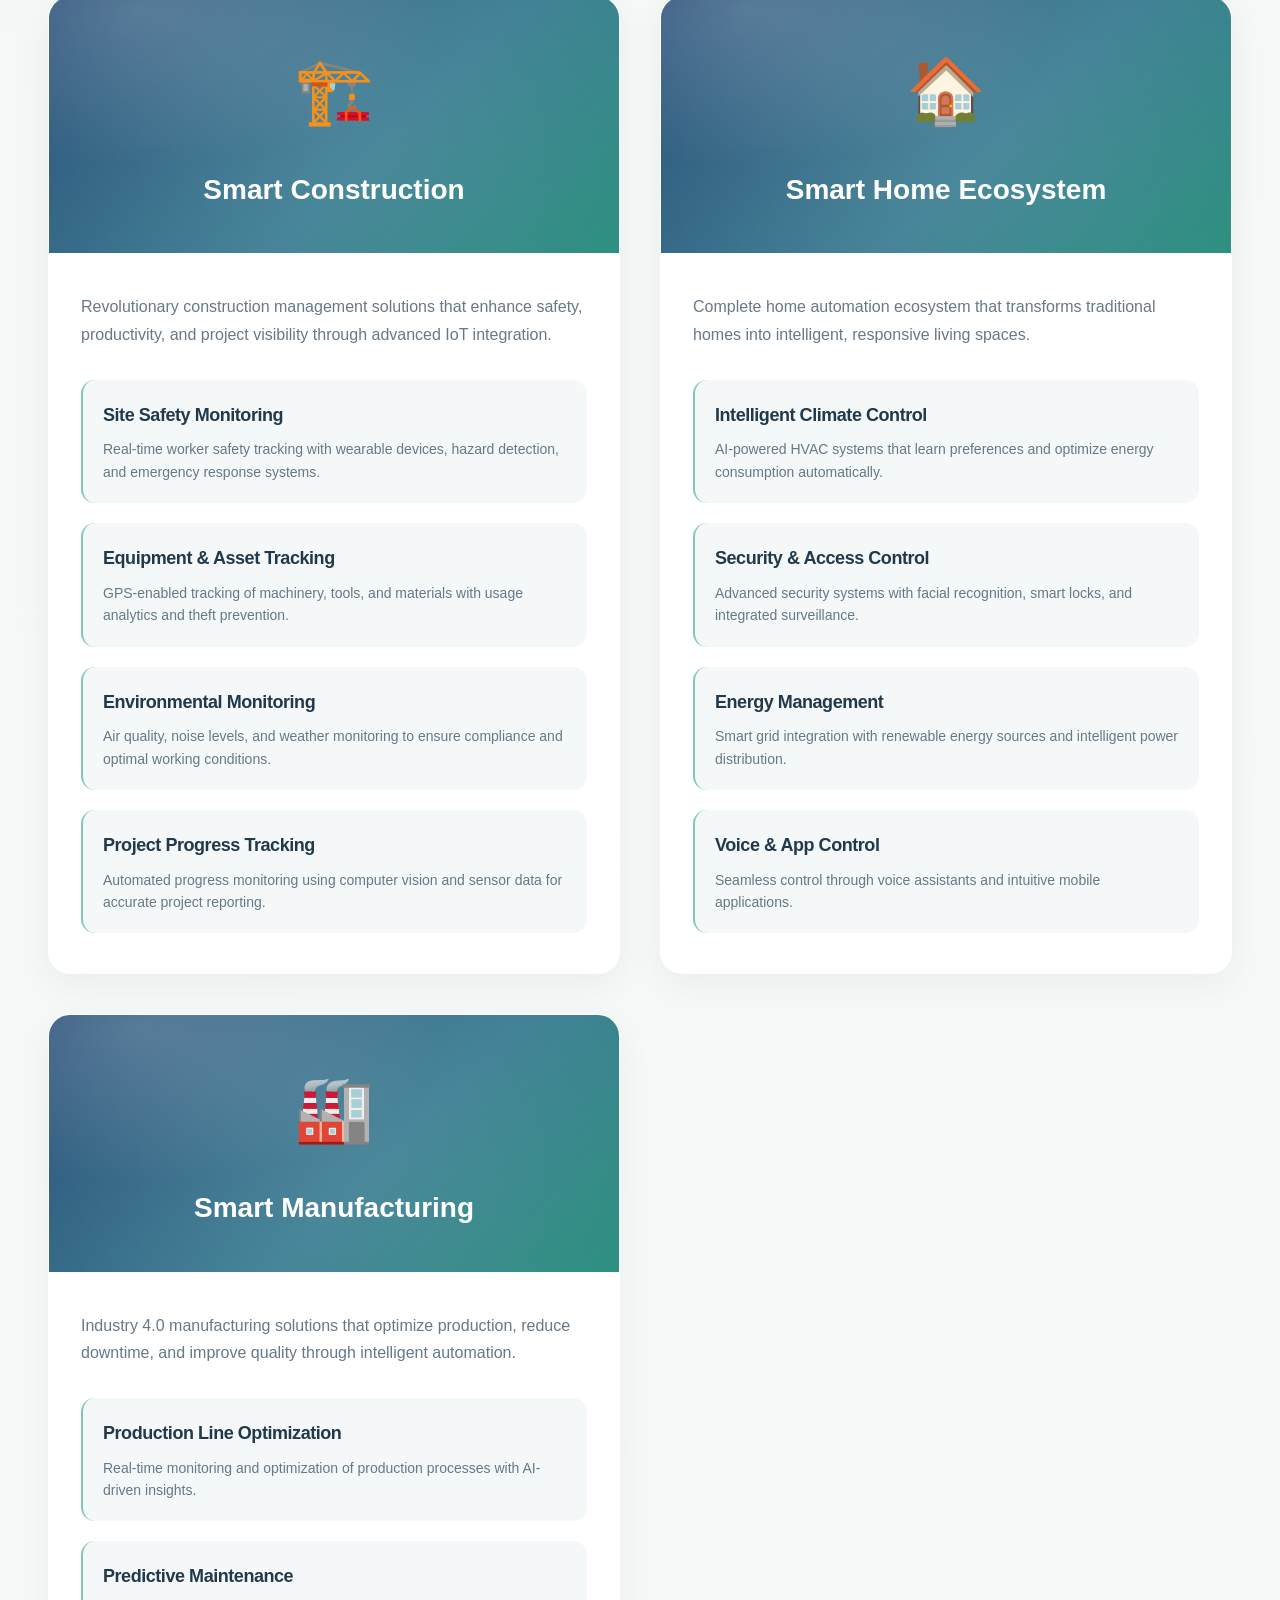
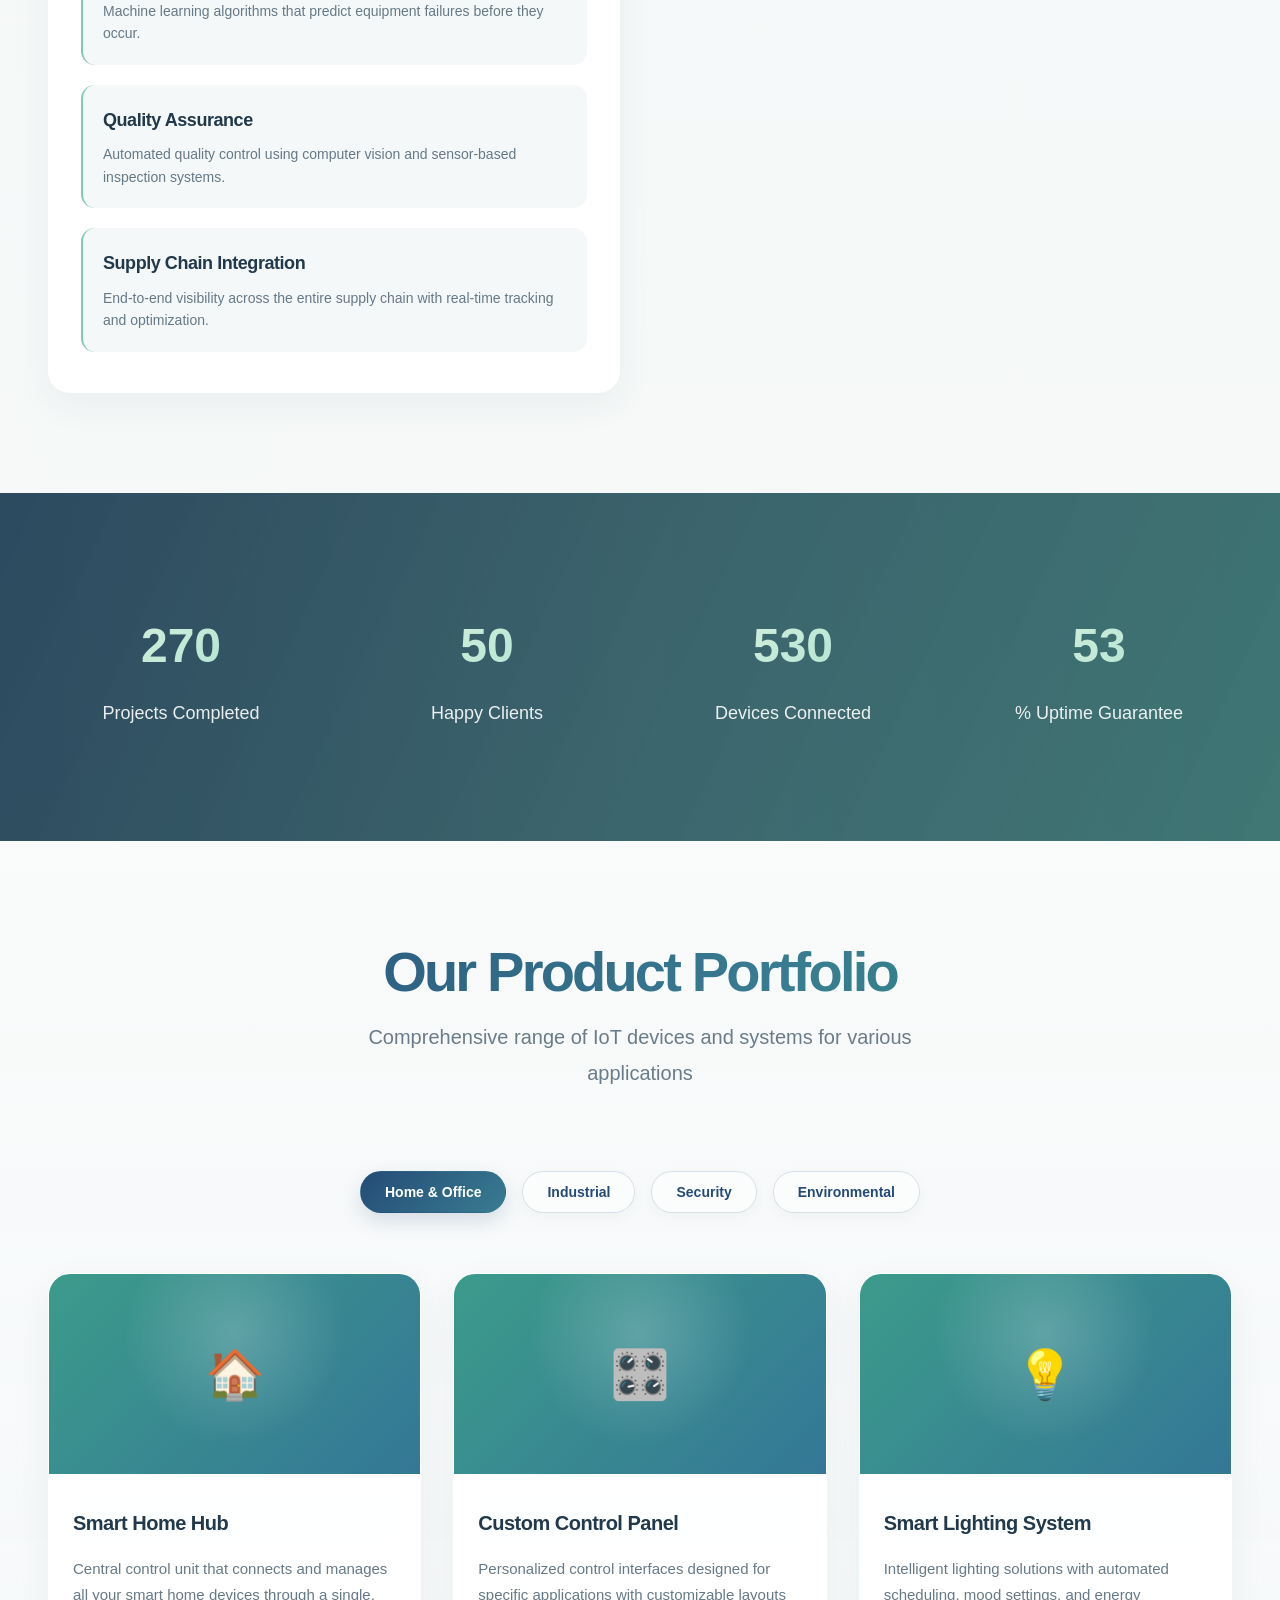
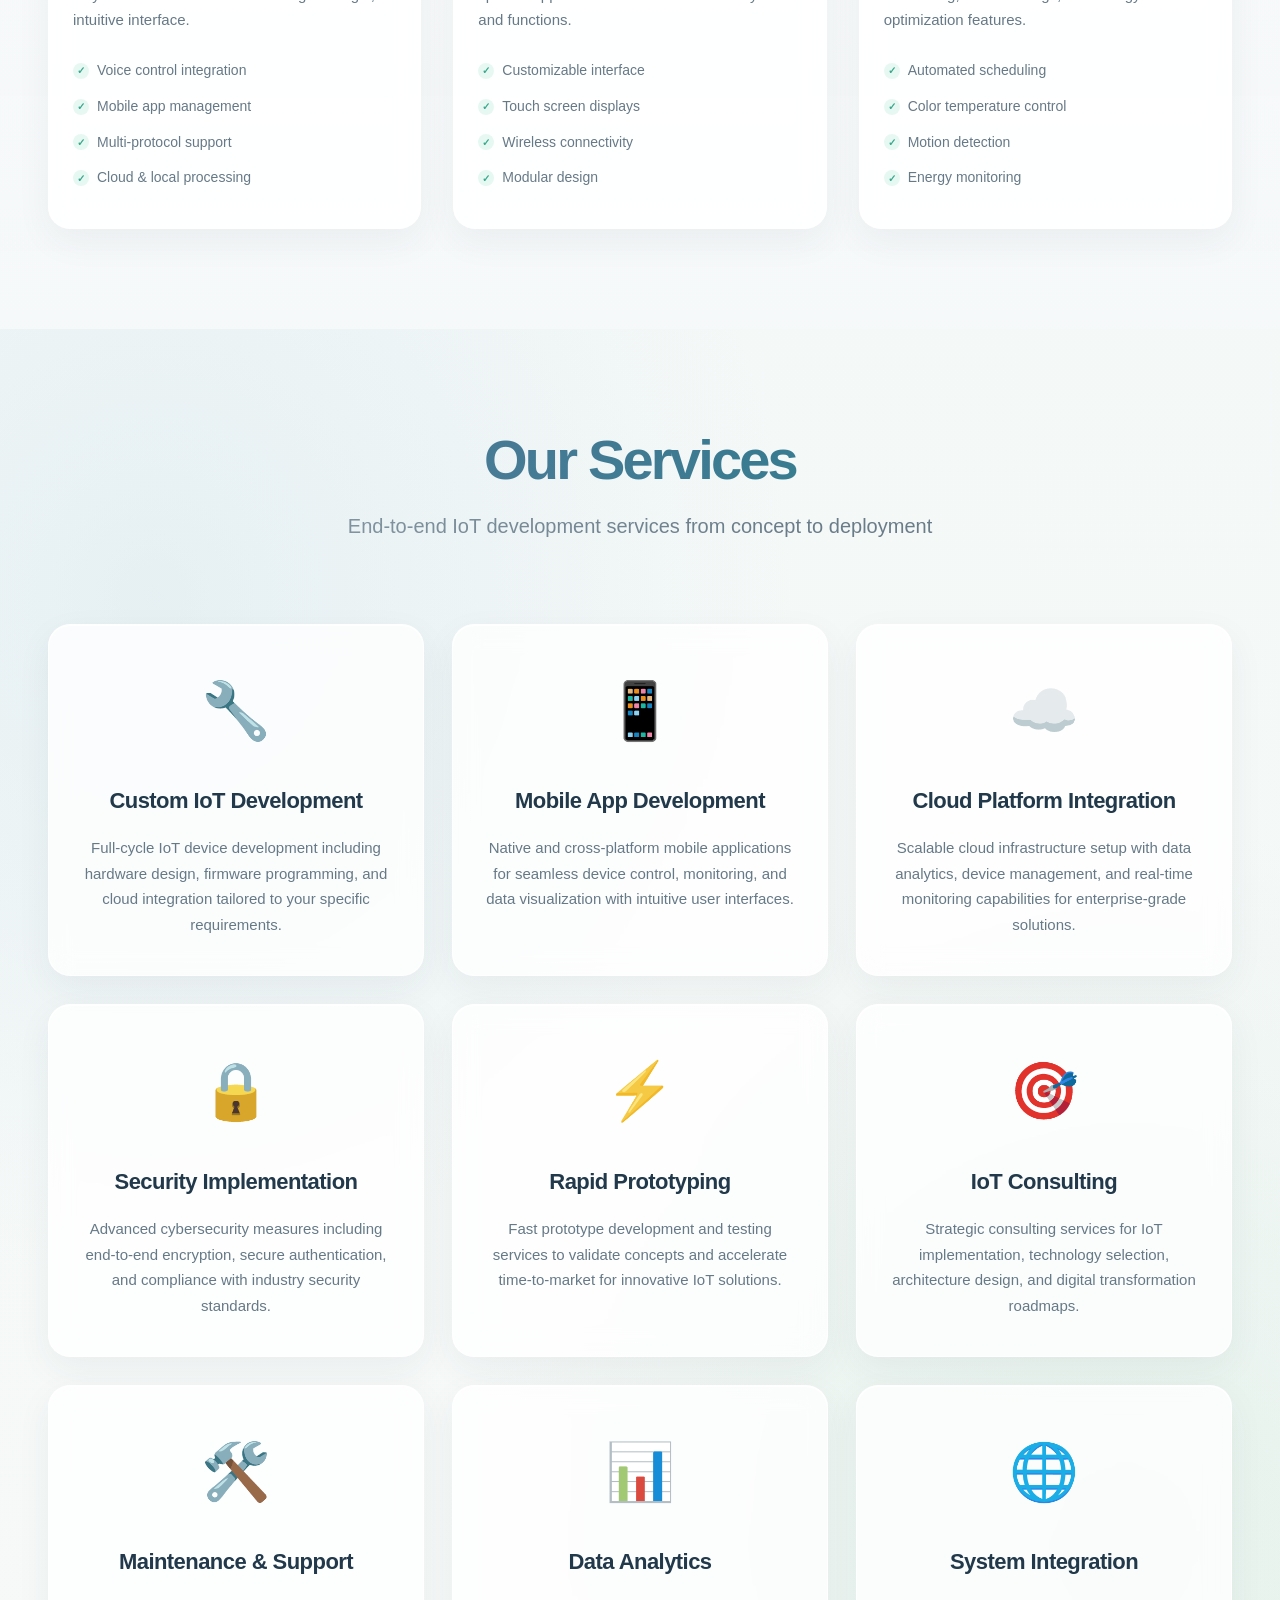
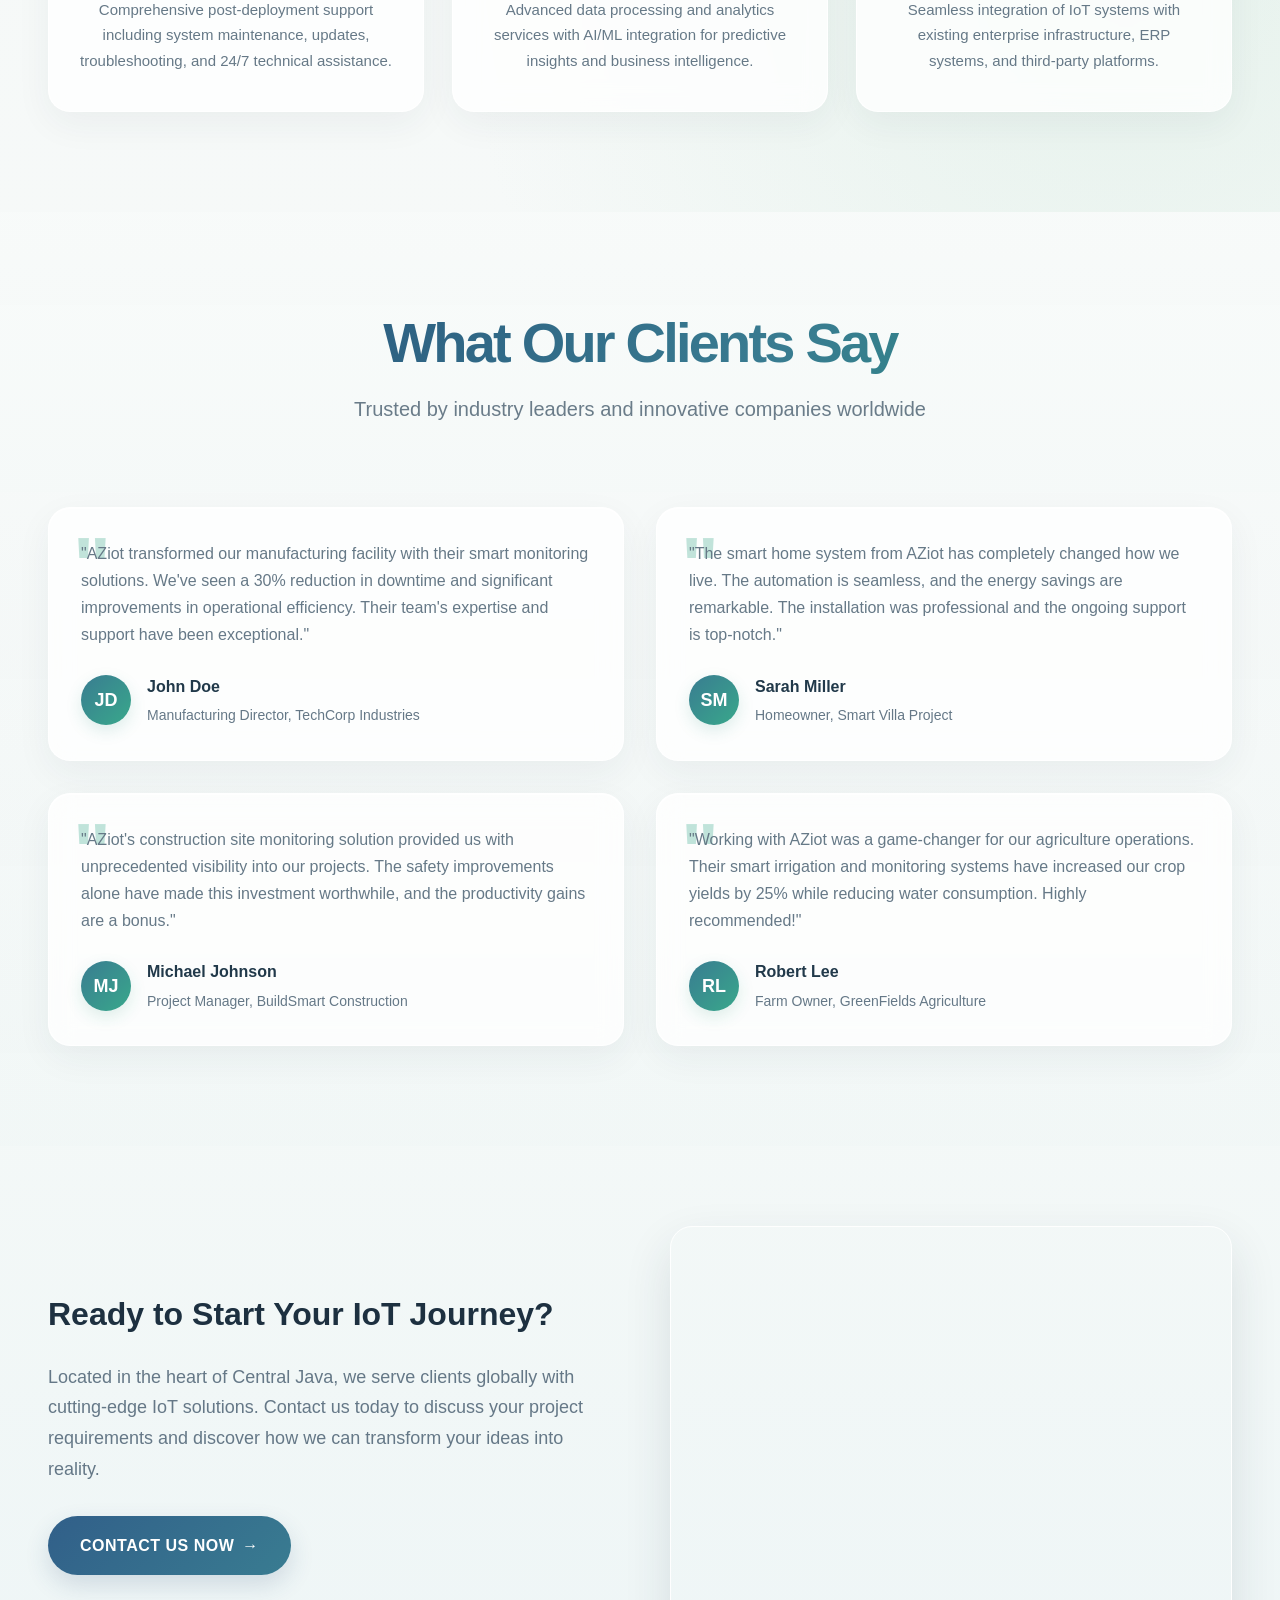
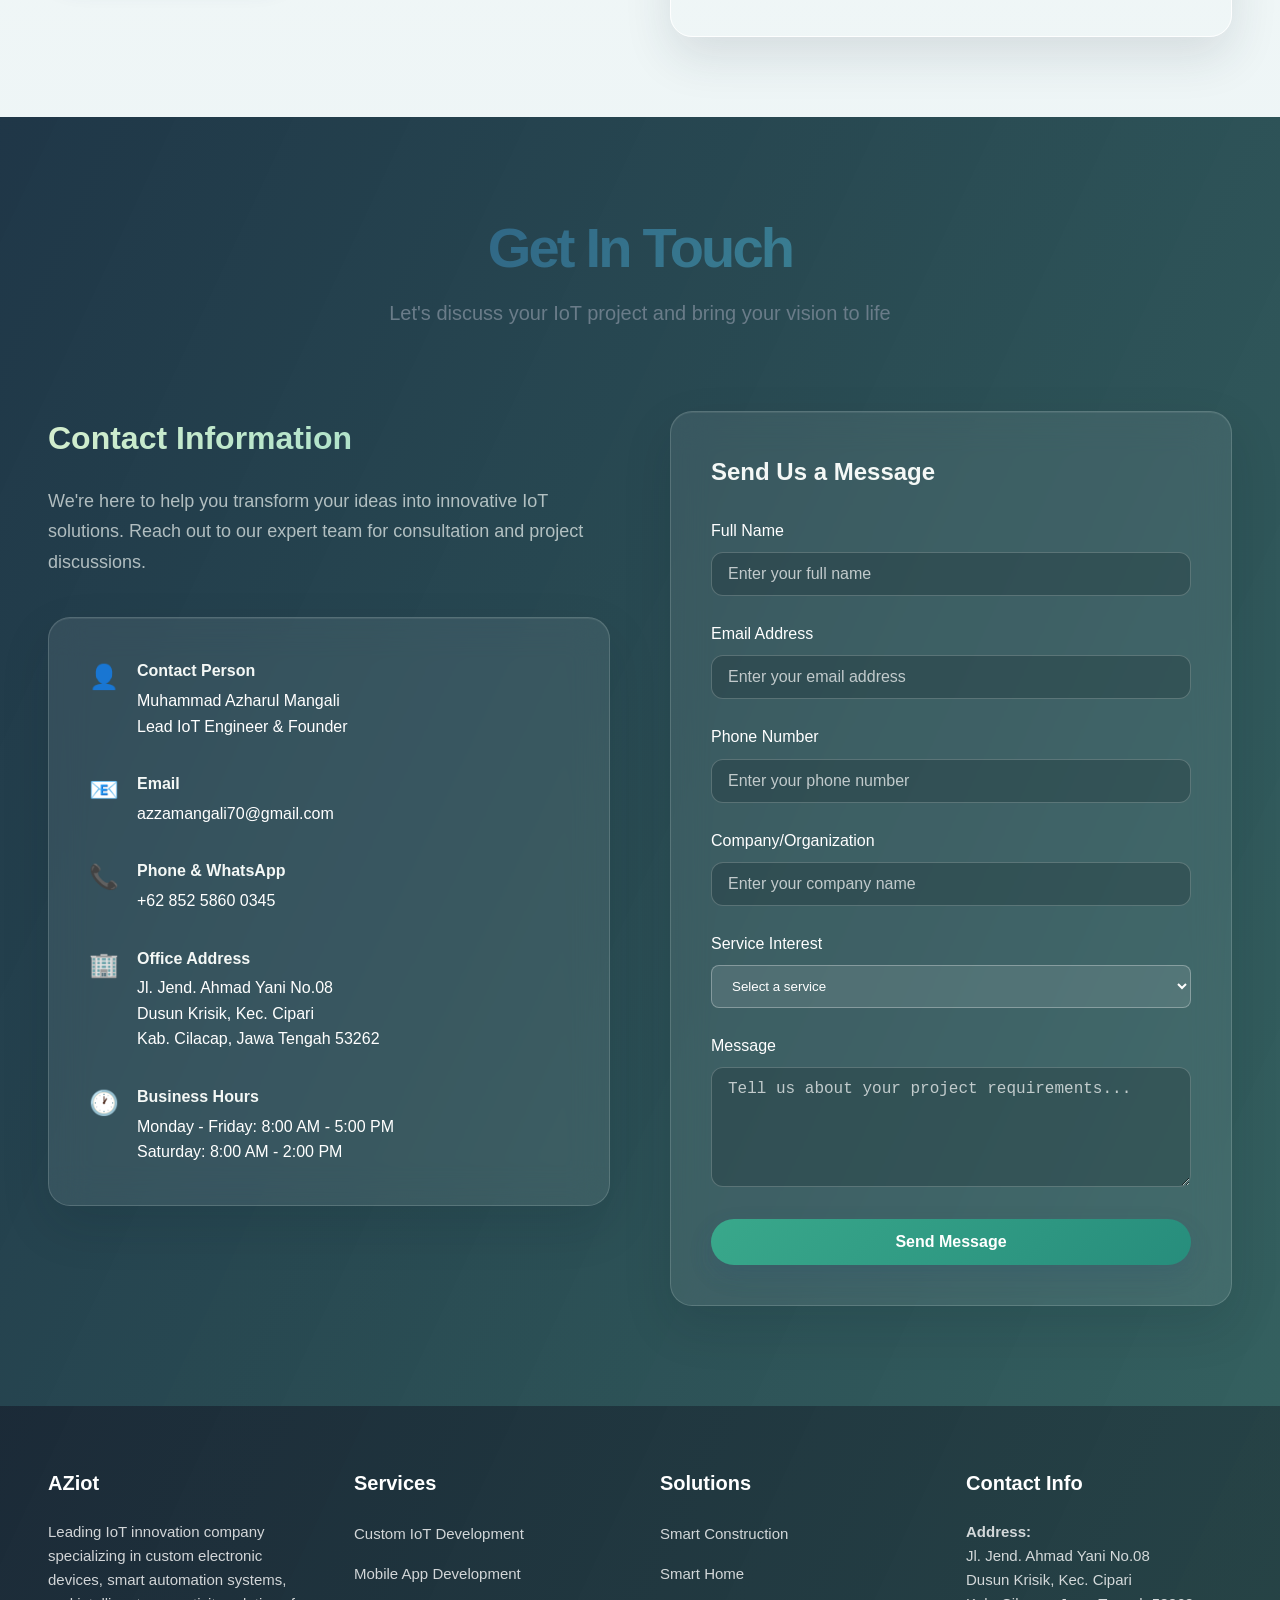
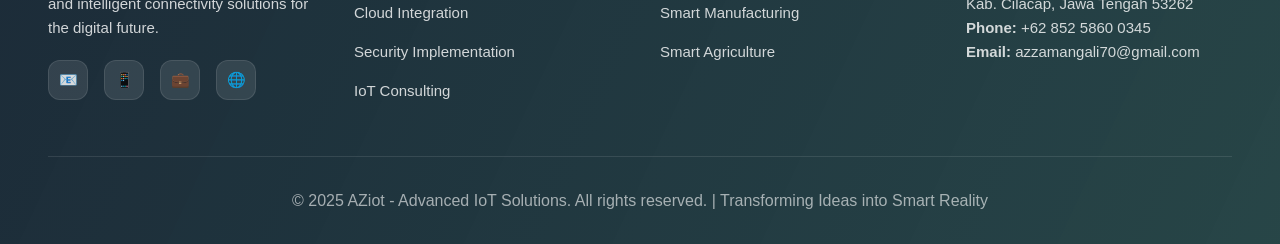
==== commit 9f092cb7: "Update index.html" ====
--- a/index.html
+++ b/index.html
@@ -1451,7 +1451,7 @@
             transform: translateX(0);
         }
     </style>
-    <link rel="stylesheet" href="style-aziot.css?v=2">
+    <link rel="stylesheet" href="style.css">
 </head>
 <body>
     <!-- HEADER -->
--- a/style.css
+++ b/style.css
@@ -0,0 +1,610 @@
+:root {
+    --primary-color: #244b76;
+    --secondary-color: #477fa6;
+    --accent-color: #39a88b;
+    --dark-primary: #172a3b;
+    --dark-secondary: #284458;
+    --light-bg: #f4f8f8;
+    --text-primary: #1d3040;
+    --text-secondary: #657887;
+    --gradient-primary: linear-gradient(135deg, #244b76 0%, #477fa6 100%);
+    --gradient-accent: linear-gradient(135deg, #39a88b 0%, #278d7c 100%);
+    --gradient-dark: linear-gradient(135deg, #172a3b 0%, #284458 100%);
+    --shadow-sm: 0 8px 24px rgba(29, 48, 64, 0.055);
+    --shadow-md: 0 16px 42px rgba(29, 48, 64, 0.09);
+    --shadow-lg: 0 24px 60px rgba(29, 48, 64, 0.13);
+    --border-radius: 18px;
+    --transition: all 0.35s cubic-bezier(0.2, 0.7, 0.25, 1);
+}
+
+html {
+    scroll-padding-top: 88px;
+    scroll-behavior: smooth;
+}
+
+body {
+    color: var(--text-primary);
+    background:
+        radial-gradient(ellipse at 12% 9%, rgba(216, 236, 230, 0.45), transparent 30%),
+        linear-gradient(180deg, #f8fbfb 0%, #f5f8fa 46%, #f7faf9 100%);
+    line-height: 1.7;
+    -webkit-font-smoothing: antialiased;
+    text-rendering: optimizeLegibility;
+}
+
+.container {
+    width: min(100% - 48px, 1240px);
+}
+
+header,
+header.header-scrolled {
+    background: rgba(250, 252, 252, 0.82);
+    border-bottom: 1px solid rgba(36, 75, 118, 0.08);
+    box-shadow: 0 8px 30px rgba(29, 48, 64, 0.045);
+    -webkit-backdrop-filter: blur(20px) saturate(140%);
+    backdrop-filter: blur(20px) saturate(140%);
+}
+
+nav {
+    height: 76px;
+}
+
+.logo-icon {
+    border-radius: 15px;
+    box-shadow: 0 8px 22px rgba(36, 75, 118, 0.2);
+}
+
+.logo-text {
+    letter-spacing: -0.045em;
+}
+
+.nav-links {
+    gap: 12px;
+}
+
+.nav-links a {
+    border-radius: 999px;
+    transition: color 0.24s ease, background-color 0.24s ease;
+}
+
+.nav-links a:hover {
+    color: var(--primary-color);
+    background: rgba(36, 75, 118, 0.065);
+}
+
+.dropdown-content,
+.mobile-menu {
+    background: rgba(250, 252, 252, 0.94);
+    border: 1px solid rgba(36, 75, 118, 0.08);
+    border-radius: 16px;
+    box-shadow: 0 18px 48px rgba(29, 48, 64, 0.12);
+    -webkit-backdrop-filter: blur(18px);
+    backdrop-filter: blur(18px);
+}
+
+.dropdown-content {
+    overflow: hidden;
+}
+
+.mobile-menu {
+    top: 76px;
+}
+
+.hero {
+    isolation: isolate;
+    min-height: min(900px, 100svh);
+    background:
+        radial-gradient(ellipse at 16% 18%, rgba(190, 224, 214, 0.72), transparent 34%),
+        radial-gradient(ellipse at 86% 28%, rgba(202, 222, 239, 0.72), transparent 36%),
+        radial-gradient(ellipse at 56% 100%, rgba(226, 238, 231, 0.82), transparent 43%),
+        linear-gradient(135deg, #f5faf8 0%, #edf4f7 48%, #f7f9f6 100%);
+    overflow: hidden;
+}
+
+.hero::before {
+    z-index: -1;
+    background:
+        radial-gradient(ellipse at 20% 60%, rgba(58, 135, 137, 0.075), transparent 43%),
+        radial-gradient(ellipse at 82% 18%, rgba(71, 127, 166, 0.08), transparent 42%);
+    pointer-events: none;
+}
+
+.hero-content {
+    max-width: 860px;
+}
+
+.hero-badge {
+    color: #277b6d;
+    background: rgba(57, 168, 139, 0.09);
+    border-color: rgba(57, 168, 139, 0.16);
+    box-shadow: 0 5px 18px rgba(39, 141, 124, 0.06);
+}
+
+.hero h1 {
+    color: var(--primary-color);
+    background-image: linear-gradient(120deg, #1d426b 4%, #347798 54%, #278d7c 100%);
+    letter-spacing: -0.055em;
+    line-height: 1.06;
+    text-wrap: balance;
+}
+
+.hero p {
+    max-width: 700px;
+    margin-right: auto;
+    margin-left: auto;
+    color: #5e7180;
+    line-height: 1.8;
+}
+
+.hero-buttons {
+    gap: 14px;
+}
+
+.cta-button,
+.cta-nav-button,
+.contact-now-button,
+.submit-button {
+    border-radius: 999px;
+    box-shadow: 0 10px 24px rgba(36, 75, 118, 0.16);
+    transition: transform 0.28s cubic-bezier(0.2, 0.7, 0.25, 1), box-shadow 0.28s ease, background-color 0.28s ease;
+}
+
+.cta-button:hover,
+.cta-nav-button:hover,
+.contact-now-button:hover,
+.submit-button:hover {
+    transform: translateY(-2px);
+    box-shadow: 0 15px 32px rgba(36, 75, 118, 0.2);
+}
+
+.cta-button-secondary {
+    color: var(--primary-color);
+    background: rgba(255, 255, 255, 0.48);
+    border-color: rgba(36, 75, 118, 0.26);
+    box-shadow: none;
+}
+
+.cta-button-secondary:hover {
+    color: var(--primary-color);
+    background: rgba(255, 255, 255, 0.84);
+}
+
+.hero-feature {
+    background: rgba(255, 255, 255, 0.55);
+    border: 1px solid rgba(255, 255, 255, 0.74);
+    border-radius: 20px;
+    box-shadow: 0 12px 34px rgba(29, 48, 64, 0.055), inset 0 1px 0 rgba(255, 255, 255, 0.75);
+    -webkit-backdrop-filter: blur(14px);
+    backdrop-filter: blur(14px);
+}
+
+.hero-feature:hover {
+    transform: translateY(-3px);
+    box-shadow: 0 18px 40px rgba(29, 48, 64, 0.09), inset 0 1px 0 rgba(255, 255, 255, 0.8);
+}
+
+.technology-section,
+.products-section,
+.map-section {
+    background:
+        radial-gradient(ellipse at 92% 10%, rgba(213, 232, 226, 0.3), transparent 32%),
+        linear-gradient(180deg, #fbfcfc 0%, #f5f8f8 100%);
+}
+
+.solutions-section,
+.services {
+    background:
+        radial-gradient(ellipse at 8% 30%, rgba(211, 229, 239, 0.36), transparent 34%),
+        linear-gradient(145deg, #f1f6f7 0%, #f7f9f8 58%, #f2f7f5 100%);
+}
+
+.section-title {
+    background-image: linear-gradient(120deg, #244b76, #397c91 62%, #278d7c);
+    letter-spacing: -0.05em;
+    line-height: 1.12;
+    text-wrap: balance;
+}
+
+.section-subtitle {
+    color: #6a7c89;
+    line-height: 1.8;
+}
+
+.tech-card,
+.solution-card,
+.product-card,
+.service-card,
+.testimonial-card {
+    background: rgba(255, 255, 255, 0.78);
+    border: 1px solid rgba(255, 255, 255, 0.92);
+    border-radius: 22px;
+    box-shadow: 0 12px 36px rgba(29, 48, 64, 0.055), inset 0 1px 0 rgba(255, 255, 255, 0.8);
+    transition: transform 0.32s cubic-bezier(0.2, 0.7, 0.25, 1), box-shadow 0.32s ease, border-color 0.32s ease;
+    -webkit-backdrop-filter: blur(12px);
+    backdrop-filter: blur(12px);
+}
+
+.tech-card:hover,
+.solution-card:hover,
+.product-card:hover,
+.service-card:hover,
+.testimonial-card:hover {
+    border-color: rgba(71, 127, 166, 0.15);
+    box-shadow: 0 22px 48px rgba(29, 48, 64, 0.1), inset 0 1px 0 rgba(255, 255, 255, 0.9);
+    transform: translateY(-5px);
+}
+
+.tech-card {
+    padding: 38px 32px;
+}
+
+.tech-card::before {
+    height: 3px;
+    transform-origin: left;
+}
+
+.tech-card h3,
+.service-card h3,
+.product-info h4,
+.feature-item h4 {
+    color: #21394a;
+    letter-spacing: -0.025em;
+}
+
+.tech-card p,
+.tech-features li,
+.solution-content p,
+.product-info p,
+.product-specs li,
+.service-card p,
+.testimonial-text {
+    color: #667987;
+}
+
+.tech-icon {
+    filter: none;
+}
+
+.solution-card {
+    overflow: hidden;
+}
+
+.solution-header {
+    background:
+        radial-gradient(ellipse at 15% 5%, rgba(255, 255, 255, 0.18), transparent 45%),
+        linear-gradient(135deg, #244b76 0%, #397c91 58%, #278d7c 100%);
+}
+
+.solution-content {
+    background: rgba(255, 255, 255, 0.66);
+}
+
+.feature-item {
+    background: rgba(242, 247, 247, 0.82);
+    border-left: 2px solid rgba(57, 168, 139, 0.62);
+    border-radius: 14px;
+}
+
+.feature-item:hover {
+    background: rgba(233, 245, 240, 0.95);
+    transform: translateX(3px);
+}
+
+.tab-button {
+    background: rgba(255, 255, 255, 0.55);
+    border: 1px solid rgba(36, 75, 118, 0.16);
+    border-radius: 999px;
+    box-shadow: 0 4px 14px rgba(29, 48, 64, 0.035);
+}
+
+.tab-button.active,
+.tab-button:hover {
+    background: linear-gradient(135deg, #244b76, #397c91);
+    border-color: transparent;
+    box-shadow: 0 8px 20px rgba(36, 75, 118, 0.16);
+}
+
+.product-card {
+    overflow: hidden;
+}
+
+.product-image {
+    background:
+        radial-gradient(circle at 50% 30%, rgba(255, 255, 255, 0.2), transparent 48%),
+        linear-gradient(135deg, #3c9b8b, #347796);
+}
+
+.product-info {
+    background: rgba(255, 255, 255, 0.55);
+}
+
+.services::before {
+    background:
+        radial-gradient(ellipse at 12% 18%, rgba(202, 224, 235, 0.34), transparent 40%),
+        radial-gradient(ellipse at 88% 82%, rgba(205, 231, 217, 0.4), transparent 42%);
+    pointer-events: none;
+}
+
+.services-grid {
+    gap: 28px;
+}
+
+.service-card {
+    position: relative;
+    z-index: 1;
+    padding: 38px 30px;
+}
+
+.service-icon {
+    filter: saturate(0.82);
+}
+
+.stats-section {
+    position: relative;
+    overflow: hidden;
+    background:
+        radial-gradient(ellipse at 12% 15%, rgba(117, 179, 173, 0.24), transparent 38%),
+        radial-gradient(ellipse at 88% 92%, rgba(83, 135, 174, 0.24), transparent 40%),
+        linear-gradient(125deg, #1d3d5b 0%, #285a70 55%, #237566 100%);
+}
+
+.stats-section::before {
+    position: absolute;
+    inset: 0;
+    background: linear-gradient(90deg, transparent, rgba(255, 255, 255, 0.025), transparent);
+    content: "";
+    pointer-events: none;
+}
+
+.stat-item {
+    position: relative;
+}
+
+.stat-number {
+    background-image: linear-gradient(135deg, #e1f3df, #a5e0d0);
+}
+
+.testimonials-section {
+    background:
+        radial-gradient(ellipse at 80% 10%, rgba(215, 232, 226, 0.32), transparent 34%),
+        linear-gradient(180deg, #f8fbfa 0%, #f1f6f6 100%);
+}
+
+.testimonial-card {
+    padding: 32px;
+}
+
+.author-avatar {
+    background: linear-gradient(135deg, #397c91, #39a88b);
+    box-shadow: 0 6px 16px rgba(39, 141, 124, 0.15);
+}
+
+.author-info h4 {
+    color: #21394a;
+}
+
+.contact {
+    background:
+        radial-gradient(ellipse at 8% 12%, rgba(93, 154, 165, 0.24), transparent 38%),
+        radial-gradient(ellipse at 92% 88%, rgba(56, 134, 117, 0.2), transparent 40%),
+        linear-gradient(135deg, #172d40 0%, #203e53 56%, #1b4b4c 100%);
+}
+
+.contact-details,
+.contact-form {
+    background: rgba(242, 248, 247, 0.085);
+    border: 1px solid rgba(235, 245, 241, 0.17);
+    border-radius: 22px;
+    box-shadow: 0 20px 50px rgba(8, 24, 34, 0.12), inset 0 1px 0 rgba(255, 255, 255, 0.07);
+    -webkit-backdrop-filter: blur(18px);
+    backdrop-filter: blur(18px);
+}
+
+.contact-info h3 {
+    background-image: linear-gradient(135deg, #d6efce, #91d9c7);
+}
+
+.contact-info p {
+    color: rgba(237, 244, 241, 0.78);
+}
+
+.contact-form h3,
+.contact-item strong {
+    color: #f4f8f6;
+}
+
+.form-group input,
+.form-group textarea,
+.contact select {
+    background: rgba(10, 23, 31, 0.22);
+    border-color: rgba(237, 245, 241, 0.22);
+    border-radius: 12px;
+}
+
+.form-group input:focus,
+.form-group textarea:focus,
+.contact select:focus {
+    background: rgba(10, 23, 31, 0.34);
+    border-color: #83d2bd;
+    box-shadow: 0 0 0 4px rgba(131, 210, 189, 0.12);
+}
+
+.contact-now-button {
+    background: linear-gradient(135deg, #315f89, #397c91);
+}
+
+.submit-button {
+    background: linear-gradient(135deg, #39a88b, #278d7c);
+}
+
+.map-section {
+    background:
+        radial-gradient(ellipse at 12% 85%, rgba(208, 229, 221, 0.32), transparent 38%),
+        linear-gradient(145deg, #f5f9f8, #eef4f6);
+}
+
+.map-embed {
+    border: 1px solid rgba(255, 255, 255, 0.9);
+    border-radius: 22px;
+    box-shadow: 0 20px 48px rgba(29, 48, 64, 0.12);
+}
+
+footer {
+    background:
+        radial-gradient(ellipse at 90% 0%, rgba(57, 124, 145, 0.16), transparent 36%),
+        linear-gradient(135deg, #142638, #192f3d 58%, #173834);
+}
+
+.social-link {
+    border: 1px solid rgba(255, 255, 255, 0.1);
+    border-radius: 12px;
+    transition: transform 0.24s ease, background-color 0.24s ease, border-color 0.24s ease;
+}
+
+.social-link:hover {
+    background: rgba(57, 168, 139, 0.8);
+    border-color: rgba(255, 255, 255, 0.18);
+    transform: translateY(-2px);
+}
+
+a:focus-visible,
+button:focus-visible,
+input:focus-visible,
+textarea:focus-visible,
+select:focus-visible {
+    outline: 3px solid rgba(57, 168, 139, 0.48);
+    outline-offset: 3px;
+}
+
+@media (max-width: 768px) {
+    .container {
+        width: min(100% - 36px, 1240px);
+    }
+
+    .hero {
+        min-height: auto;
+        padding: 112px 0 64px;
+    }
+
+    .hero-features {
+        margin-top: 48px;
+    }
+
+    .section-subtitle {
+        margin-bottom: 52px;
+        font-size: 17px;
+    }
+
+    .tech-card,
+    .service-card,
+    .testimonial-card {
+        border-radius: 18px;
+    }
+
+    .contact-details,
+    .contact-form {
+        padding: 30px 24px;
+    }
+}
+
+@media (prefers-reduced-motion: reduce) {
+    html {
+        scroll-behavior: auto;
+    }
+
+    *,
+    *::before,
+    *::after {
+        animation-duration: 0.01ms !important;
+        animation-iteration-count: 1 !important;
+        scroll-behavior: auto !important;
+        transition-duration: 0.01ms !important;
+    }
+}
+
+/* Section-specific photography with restrained overlays for legibility */
+.hero {
+    background:
+        linear-gradient(110deg, rgba(247, 250, 249, 0.91) 0%, rgba(245, 249, 248, 0.82) 48%, rgba(238, 246, 245, 0.58) 100%),
+        url("https://images.unsplash.com/photo-1518770660439-4636190af475?auto=format&fit=crop&w=2400&q=85") center 48% / cover no-repeat;
+}
+
+.technology-section {
+    background:
+        linear-gradient(rgba(249, 251, 250, 0.93), rgba(245, 249, 248, 0.9)),
+        url("https://images.unsplash.com/photo-1519389950473-47ba0277781c?auto=format&fit=crop&w=2200&q=85") center / cover fixed no-repeat;
+}
+
+.solutions-section {
+    background:
+        linear-gradient(rgba(244, 248, 247, 0.91), rgba(246, 249, 248, 0.93)),
+        url("https://images.unsplash.com/photo-1485827404703-89b55fcc595e?auto=format&fit=crop&w=2200&q=85") center 45% / cover fixed no-repeat;
+}
+
+.stats-section {
+    background:
+        linear-gradient(115deg, rgba(25, 57, 79, 0.91), rgba(29, 94, 91, 0.84)),
+        url("https://images.unsplash.com/photo-1497366754035-f200968a6e72?auto=format&fit=crop&w=2200&q=85") center 52% / cover fixed no-repeat;
+}
+
+.products-section {
+    background:
+        linear-gradient(rgba(249, 251, 250, 0.93), rgba(246, 249, 249, 0.9)),
+        url("https://images.unsplash.com/photo-1516321318423-f06f85e504b3?auto=format&fit=crop&w=2200&q=85") center / cover fixed no-repeat;
+}
+
+.services {
+    background:
+        linear-gradient(rgba(244, 248, 247, 0.91), rgba(246, 249, 248, 0.93)),
+        url("https://images.unsplash.com/photo-1581091226825-a6a2a5aee158?auto=format&fit=crop&w=2200&q=85") center 42% / cover fixed no-repeat;
+}
+
+.testimonials-section {
+    background:
+        linear-gradient(rgba(248, 250, 249, 0.92), rgba(241, 247, 246, 0.9)),
+        url("https://images.unsplash.com/photo-1521737711867-e3b97375f902?auto=format&fit=crop&w=2200&q=85") center 48% / cover fixed no-repeat;
+}
+
+.map-section {
+    background:
+        linear-gradient(rgba(243, 248, 247, 0.91), rgba(237, 245, 246, 0.9)),
+        url("https://images.unsplash.com/photo-1519501025264-65ba15a82390?auto=format&fit=crop&w=2200&q=85") center 52% / cover fixed no-repeat;
+}
+
+.contact {
+    background:
+        linear-gradient(115deg, rgba(18, 42, 60, 0.94), rgba(25, 75, 74, 0.88)),
+        url("https://images.unsplash.com/photo-1516321318423-f06f85e504b3?auto=format&fit=crop&w=2200&q=85") center 52% / cover fixed no-repeat;
+}
+
+footer {
+    background:
+        linear-gradient(115deg, rgba(15, 31, 45, 0.95), rgba(19, 51, 54, 0.91)),
+        url("https://images.unsplash.com/photo-1497366754035-f200968a6e72?auto=format&fit=crop&w=2000&q=80") center / cover no-repeat;
+}
+
+@media (max-width: 768px) {
+    .technology-section,
+    .solutions-section,
+    .stats-section,
+    .products-section,
+    .services,
+    .testimonials-section,
+    .map-section,
+    .contact {
+        background-attachment: scroll;
+    }
+}
+
+@media (prefers-reduced-motion: reduce) {
+    .technology-section,
+    .solutions-section,
+    .stats-section,
+    .products-section,
+    .services,
+    .testimonials-section,
+    .map-section,
+    .contact {
+        background-attachment: scroll;
+    }
+}
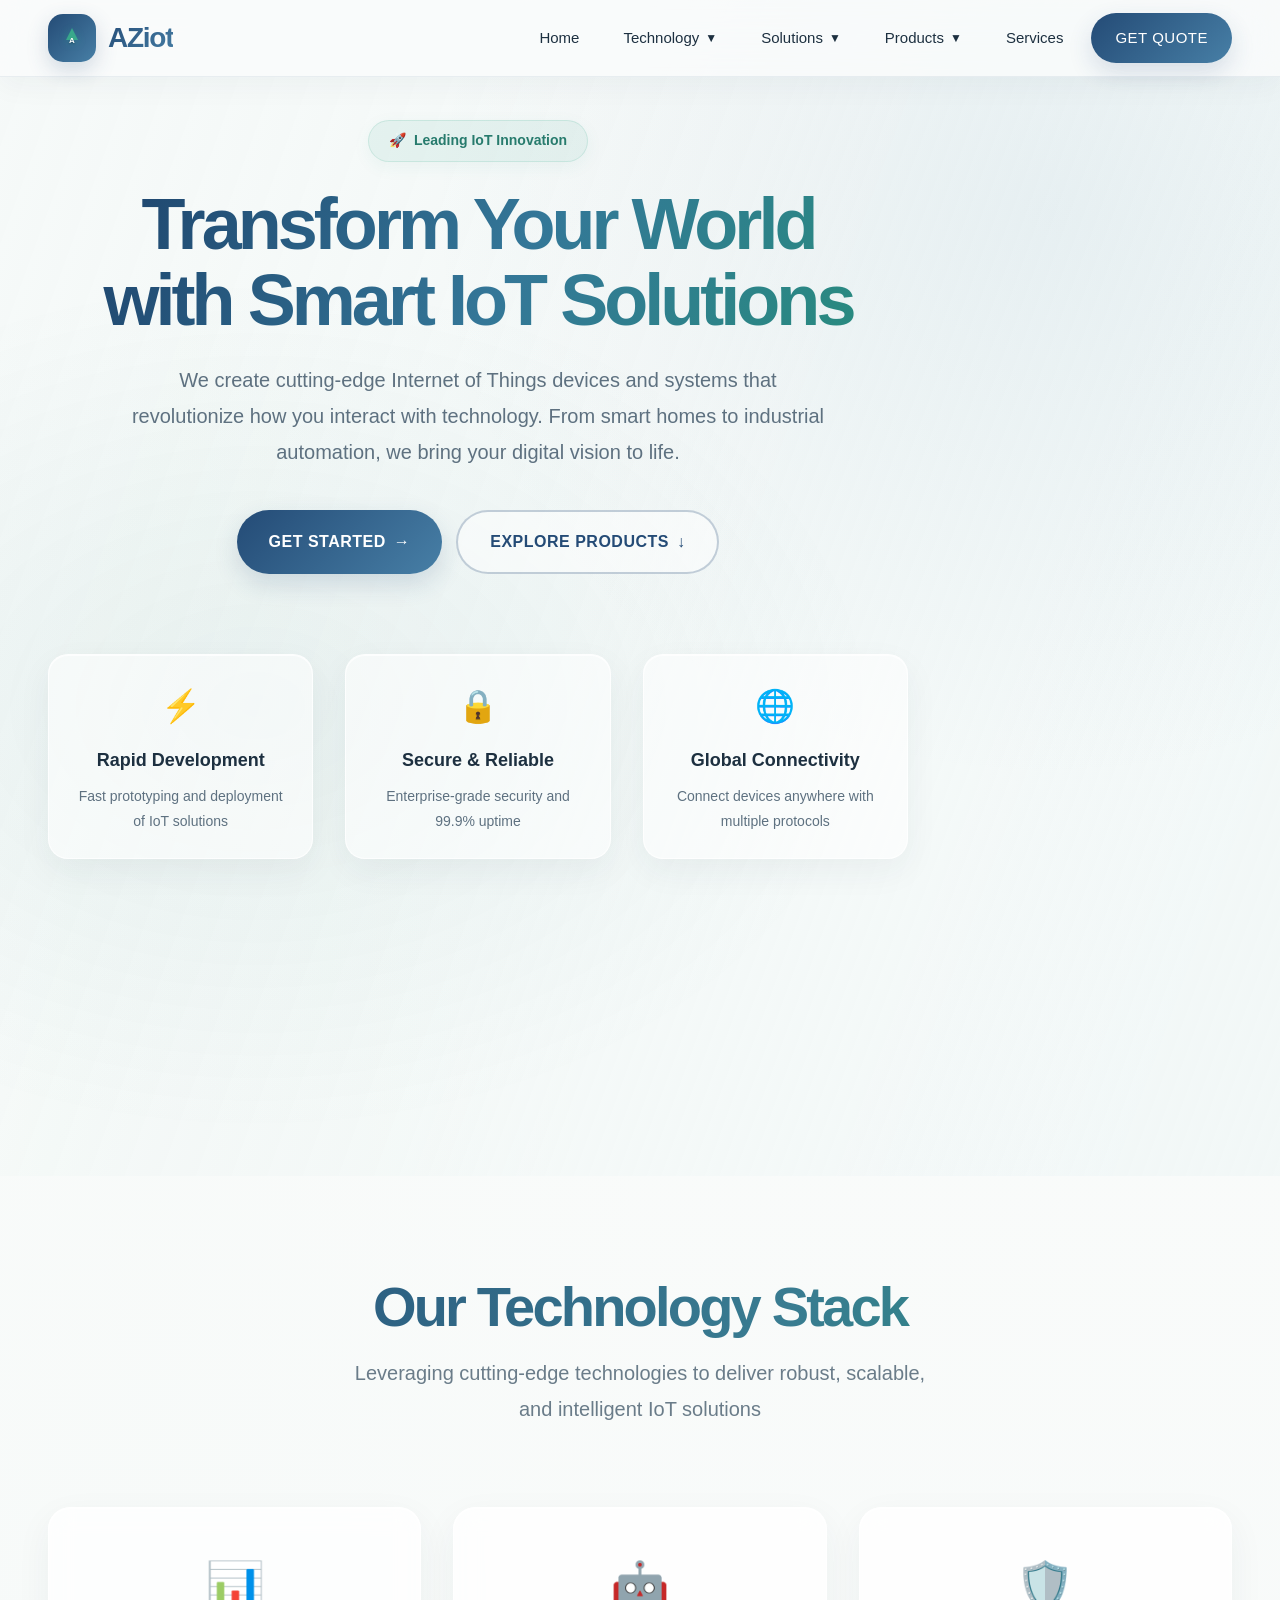
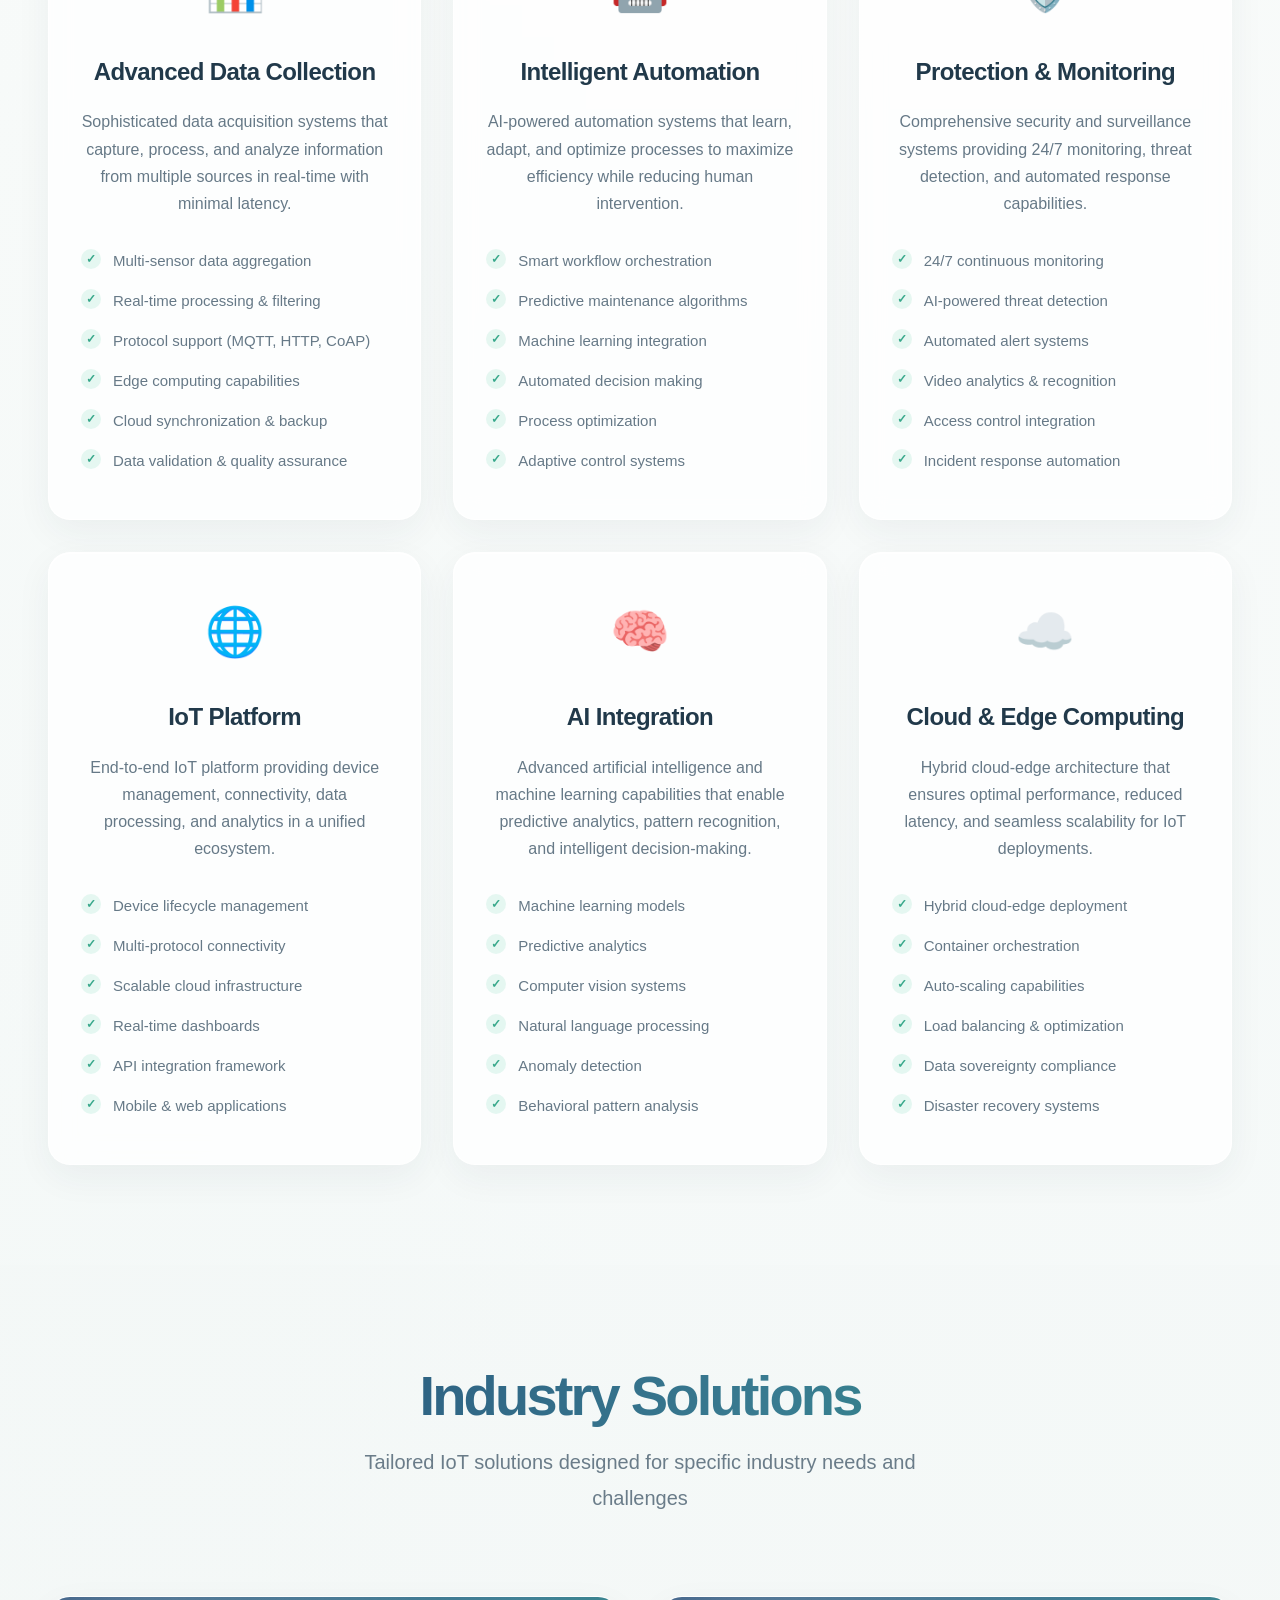
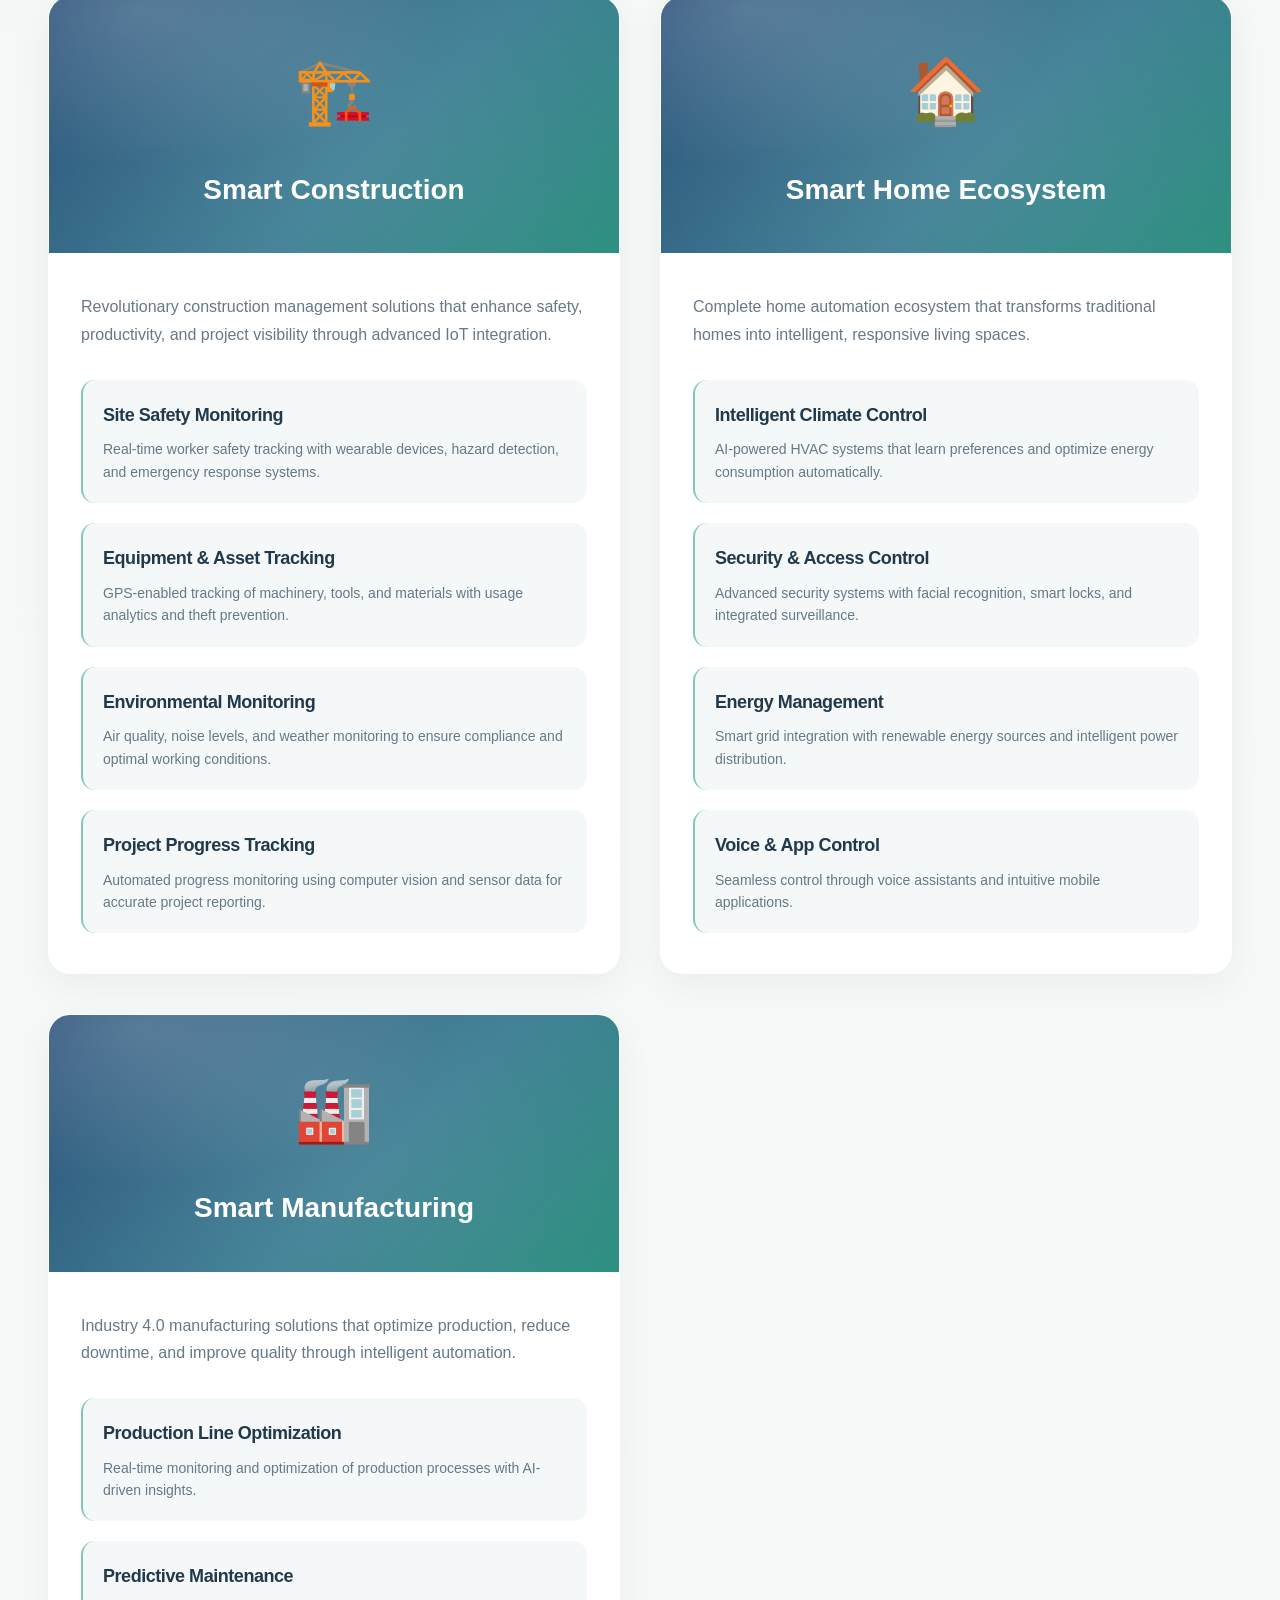
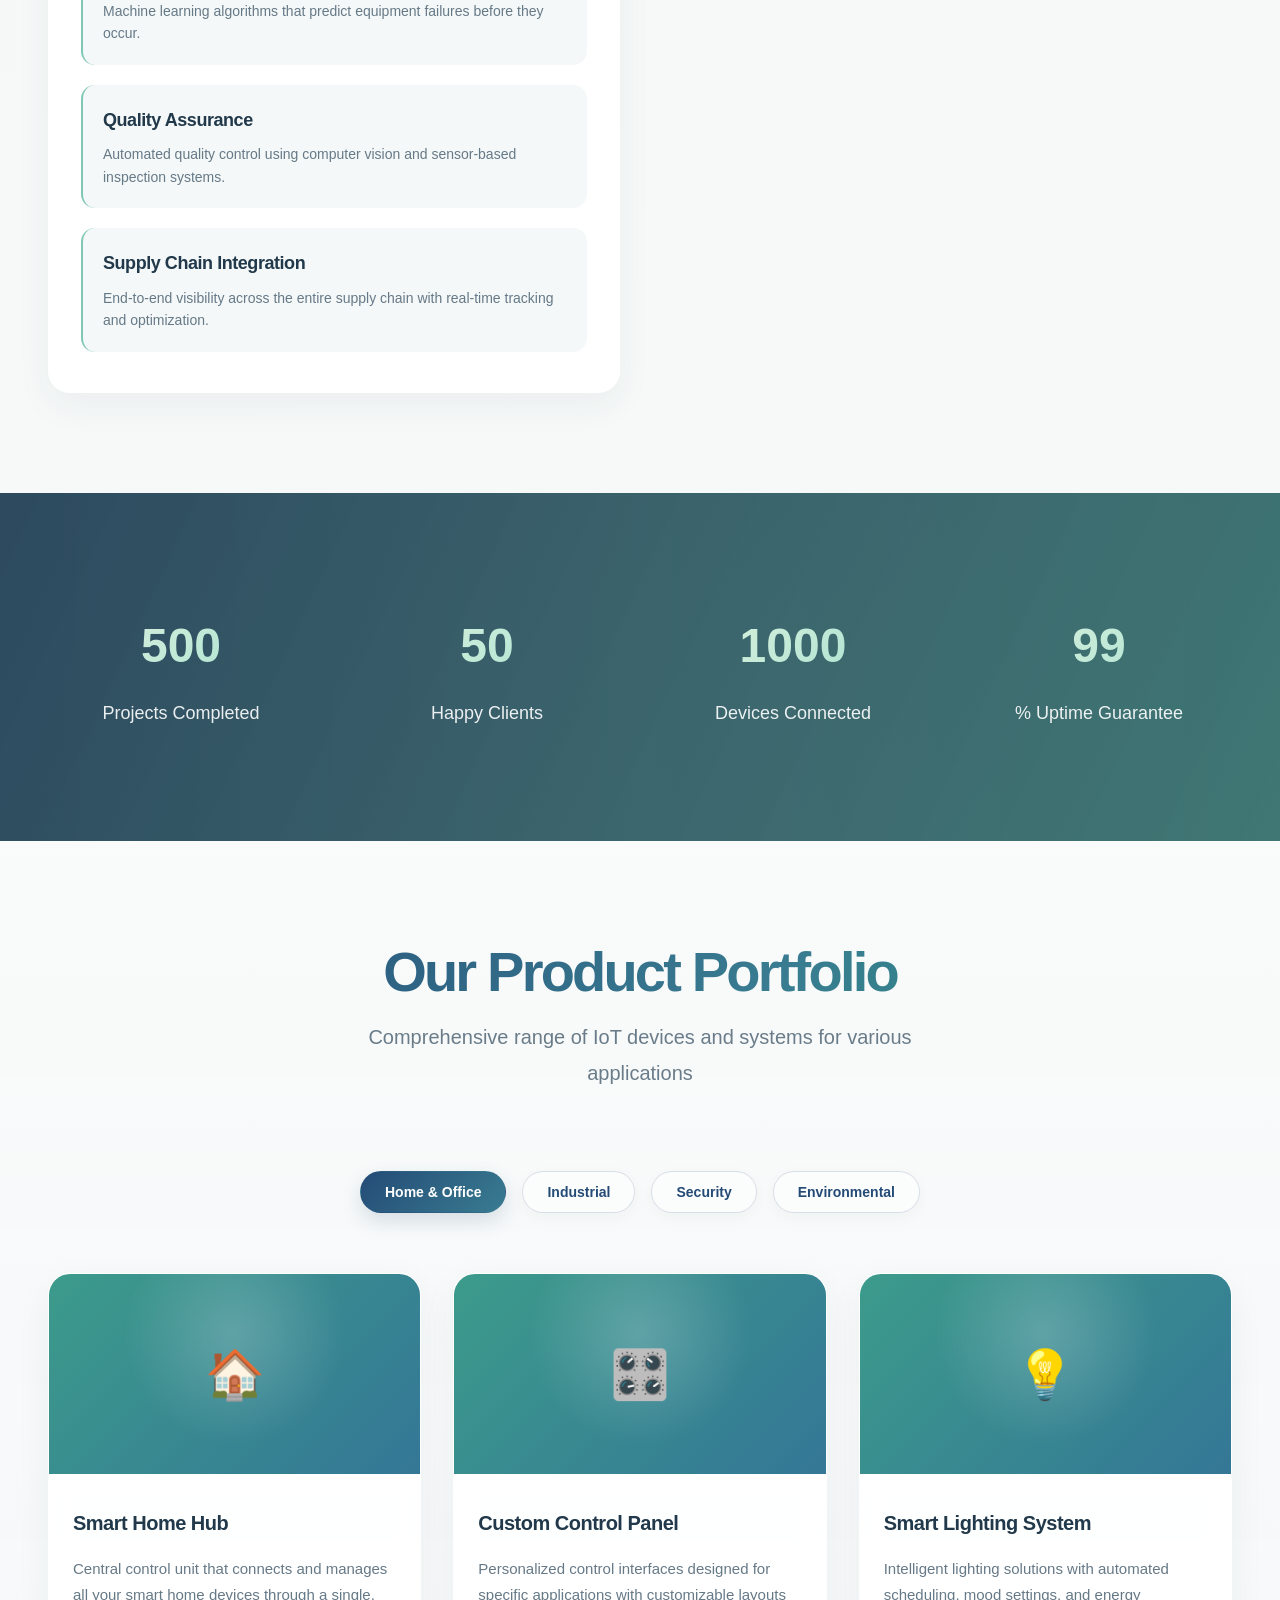
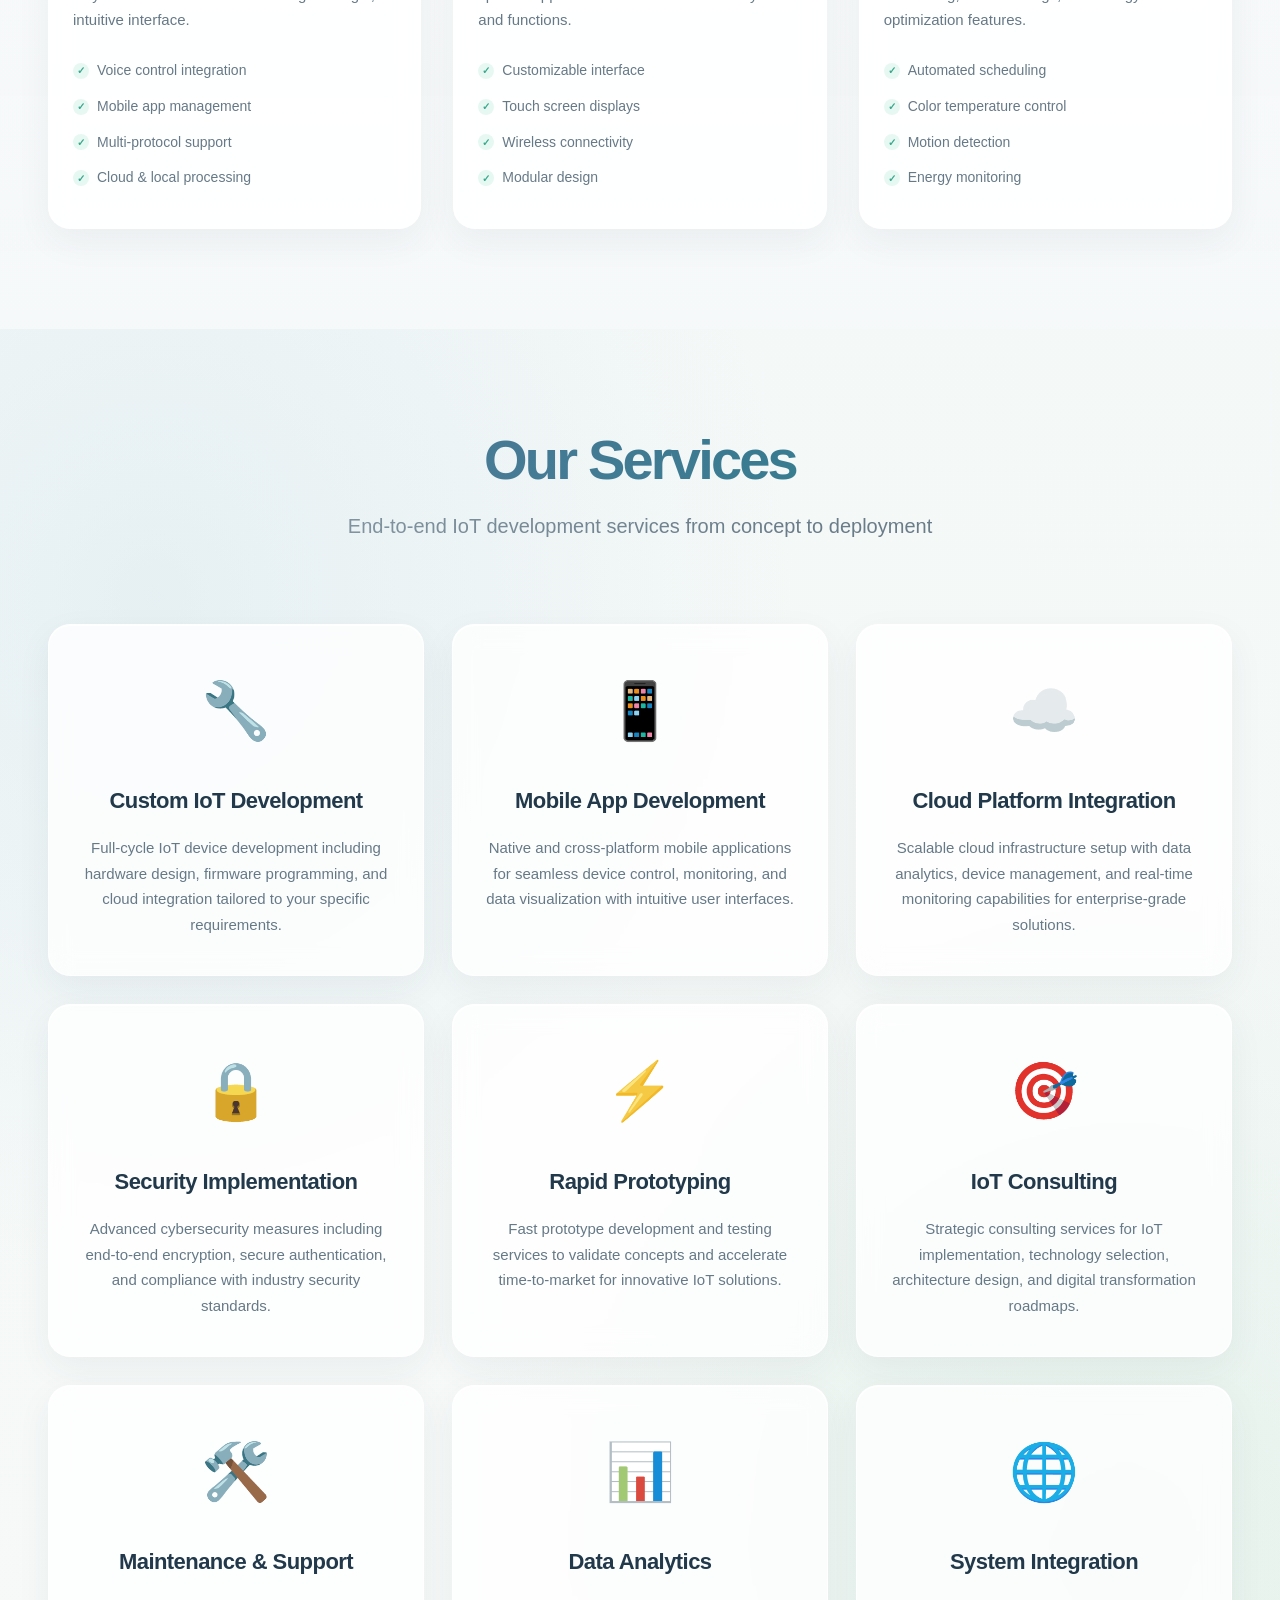
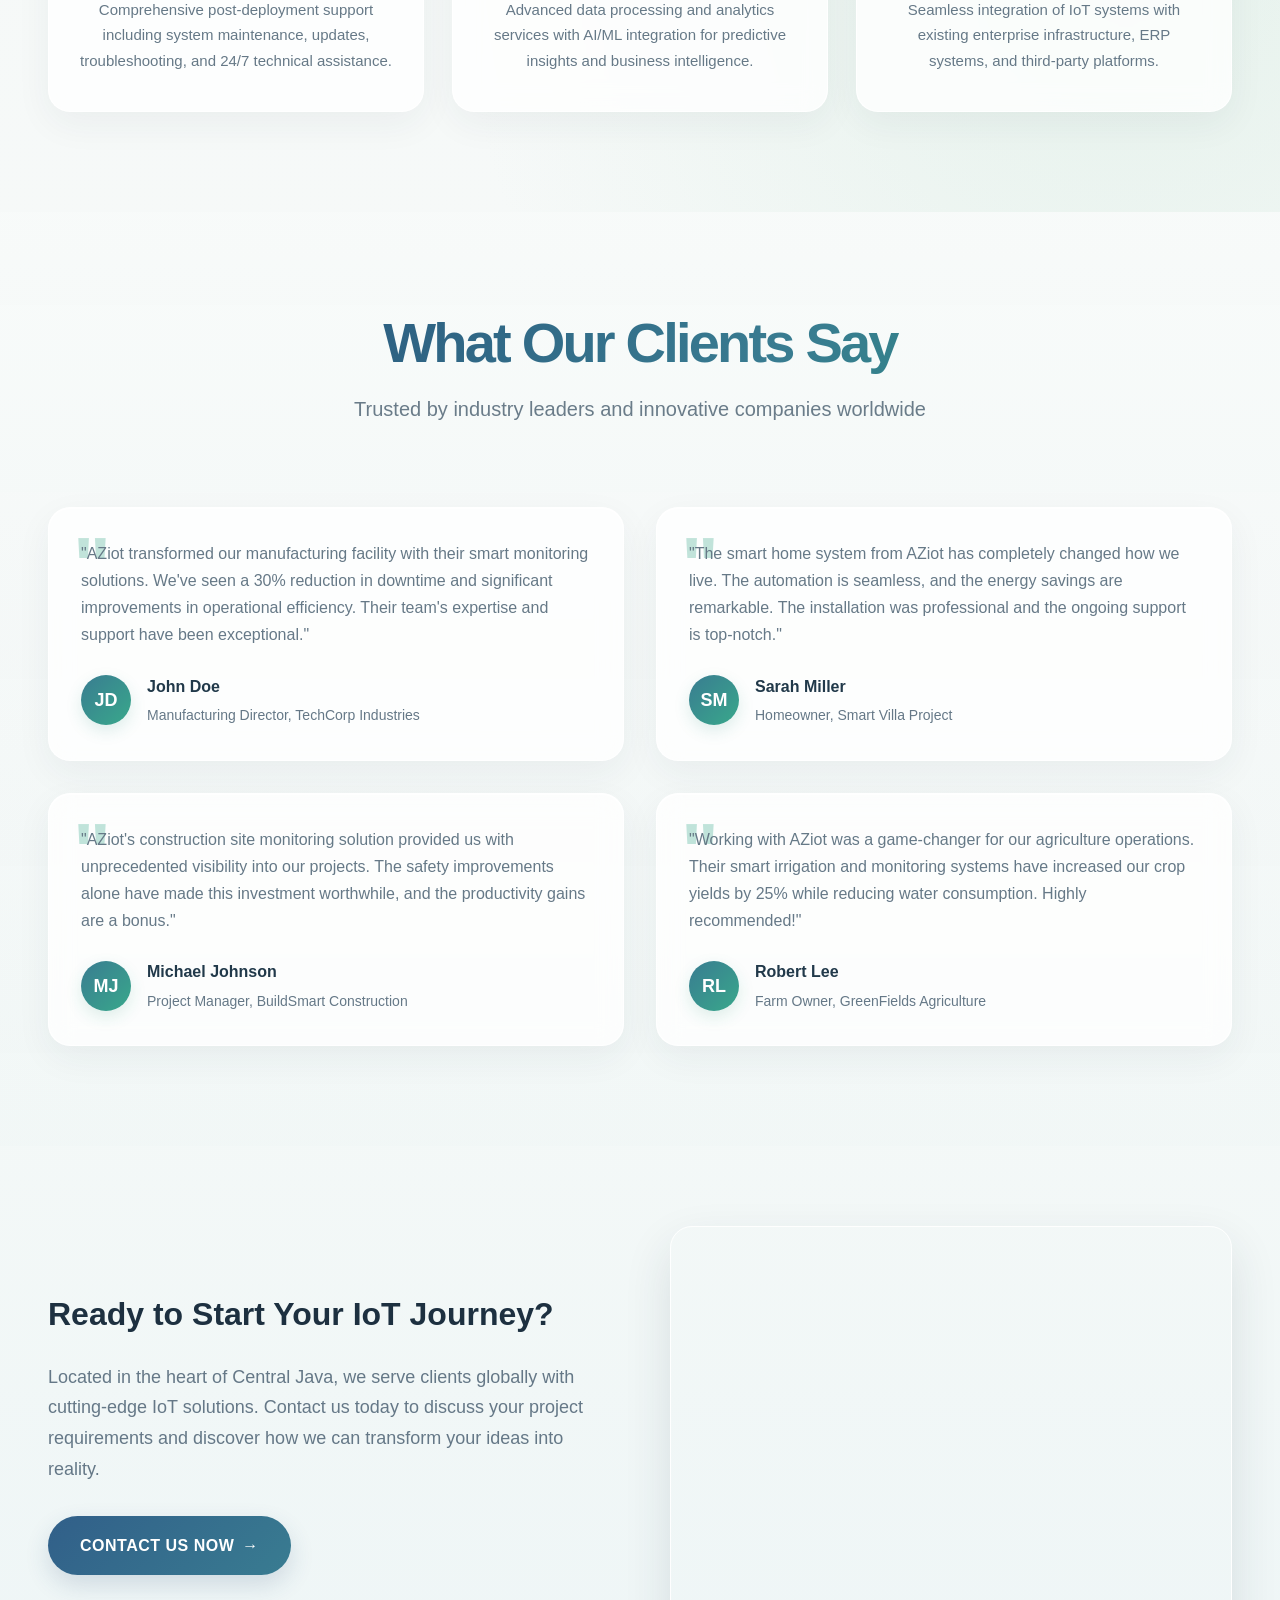
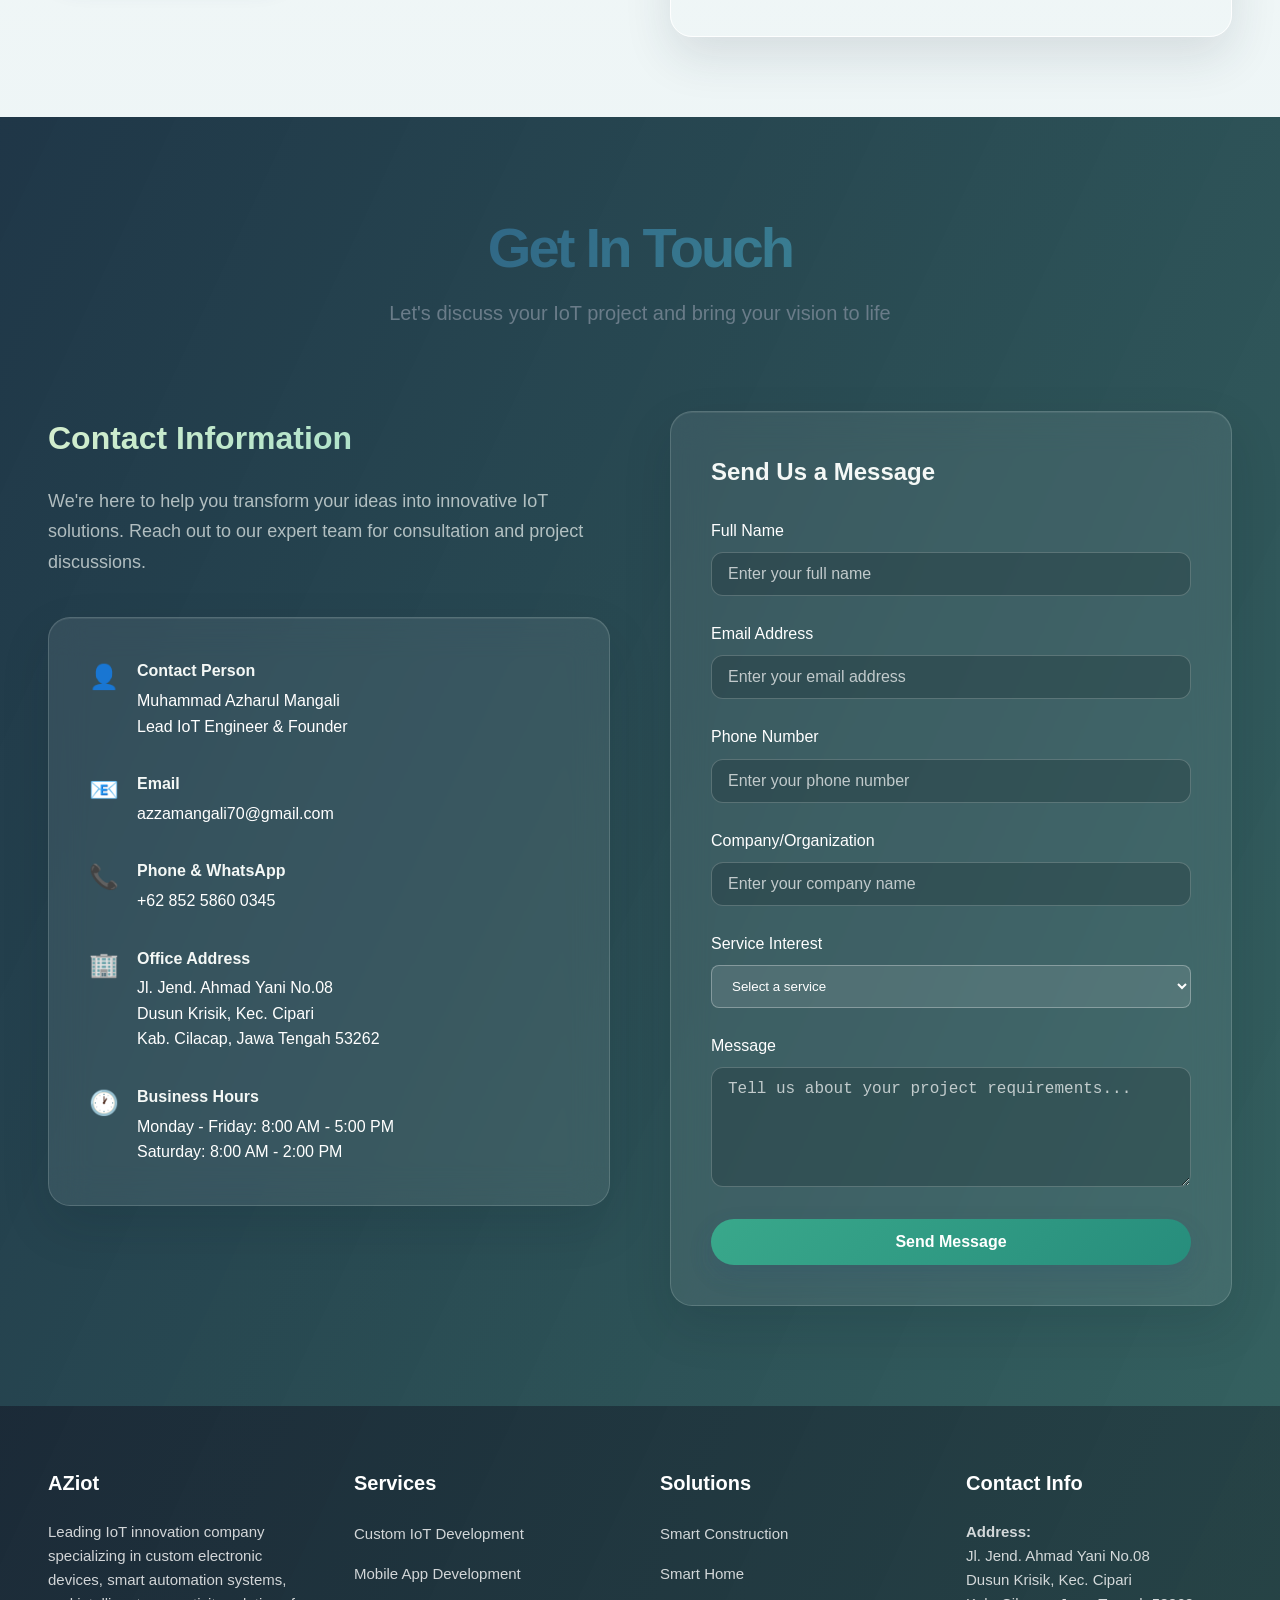
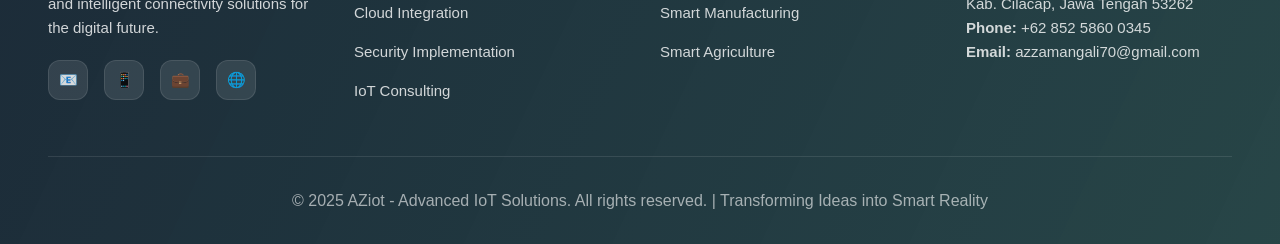
==== commit 4b79362c: "Update index.html" ====
--- a/index.html
+++ b/index.html
@@ -1451,7 +1451,7 @@
             transform: translateX(0);
         }
     </style>
-    <link rel="stylesheet" href="style.css">
+    <link rel="stylesheet" href="style.css?v=3">
 </head>
 <body>
     <!-- HEADER -->
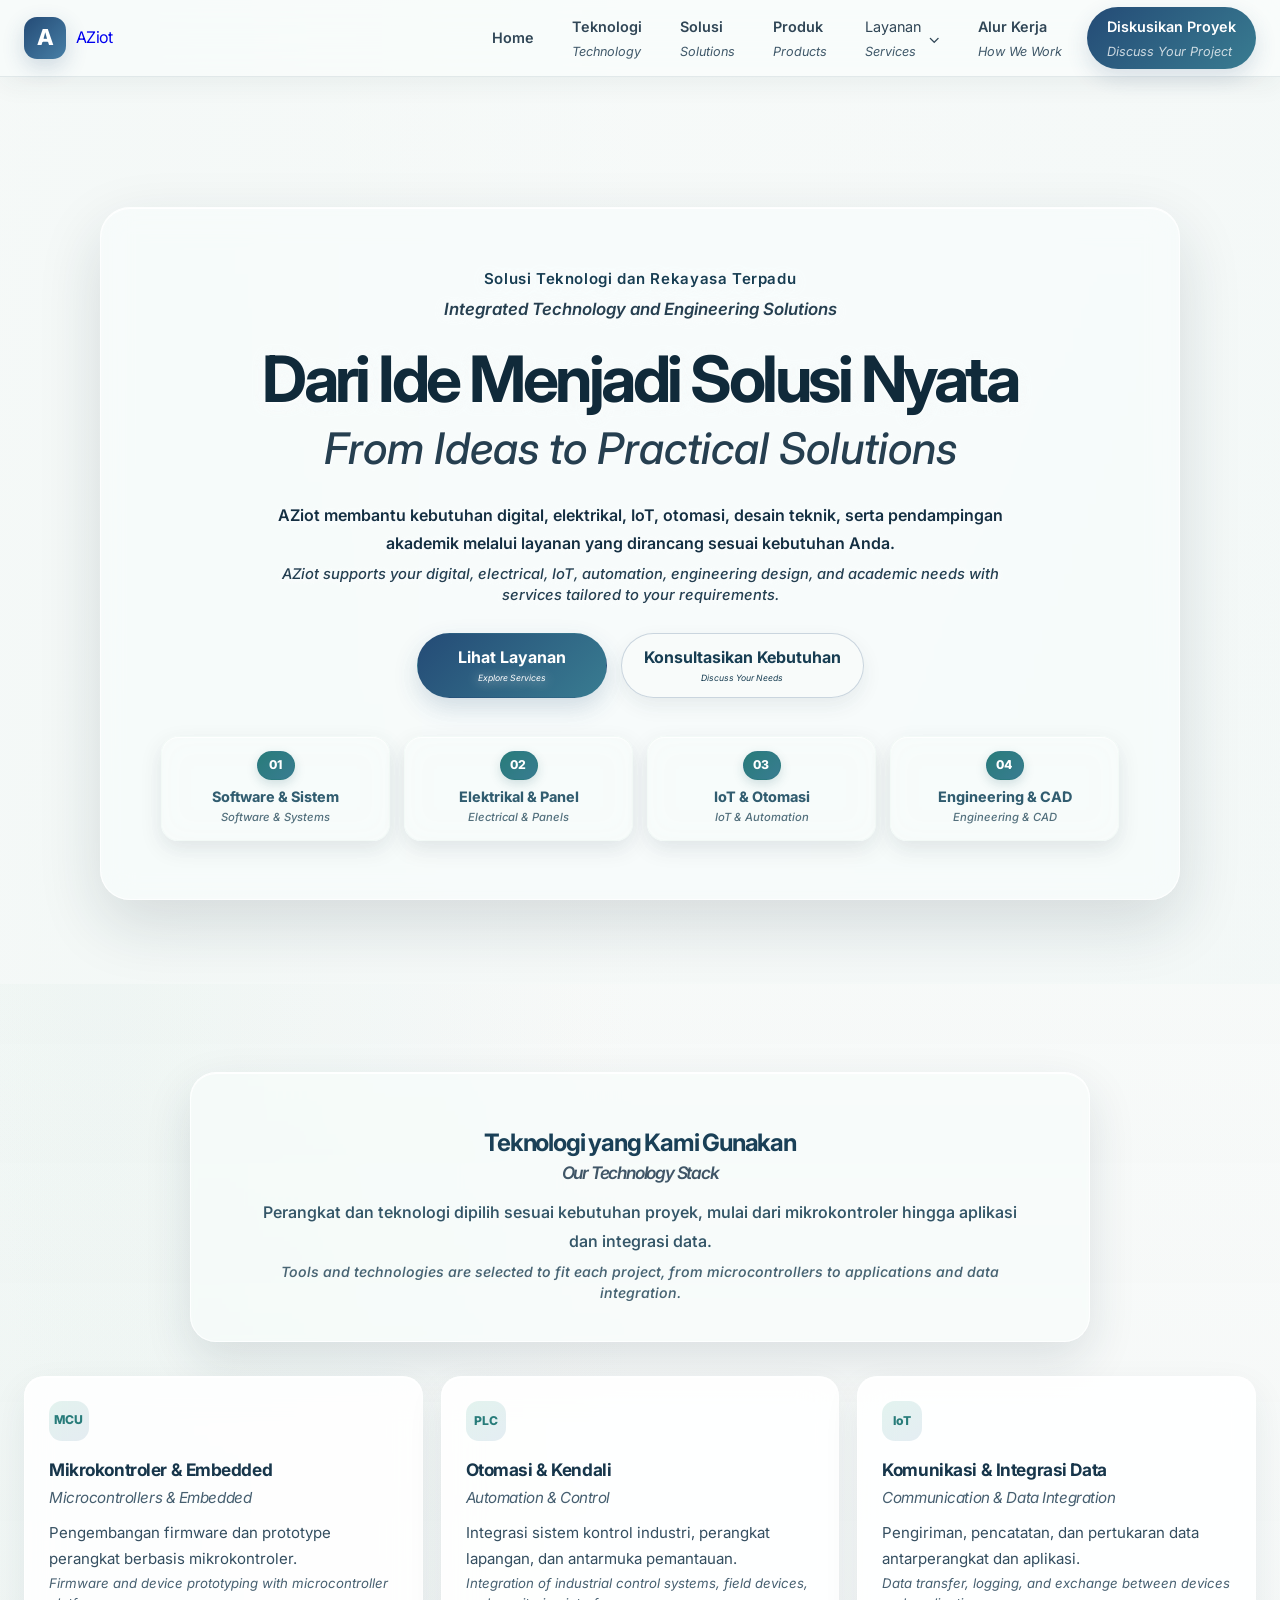
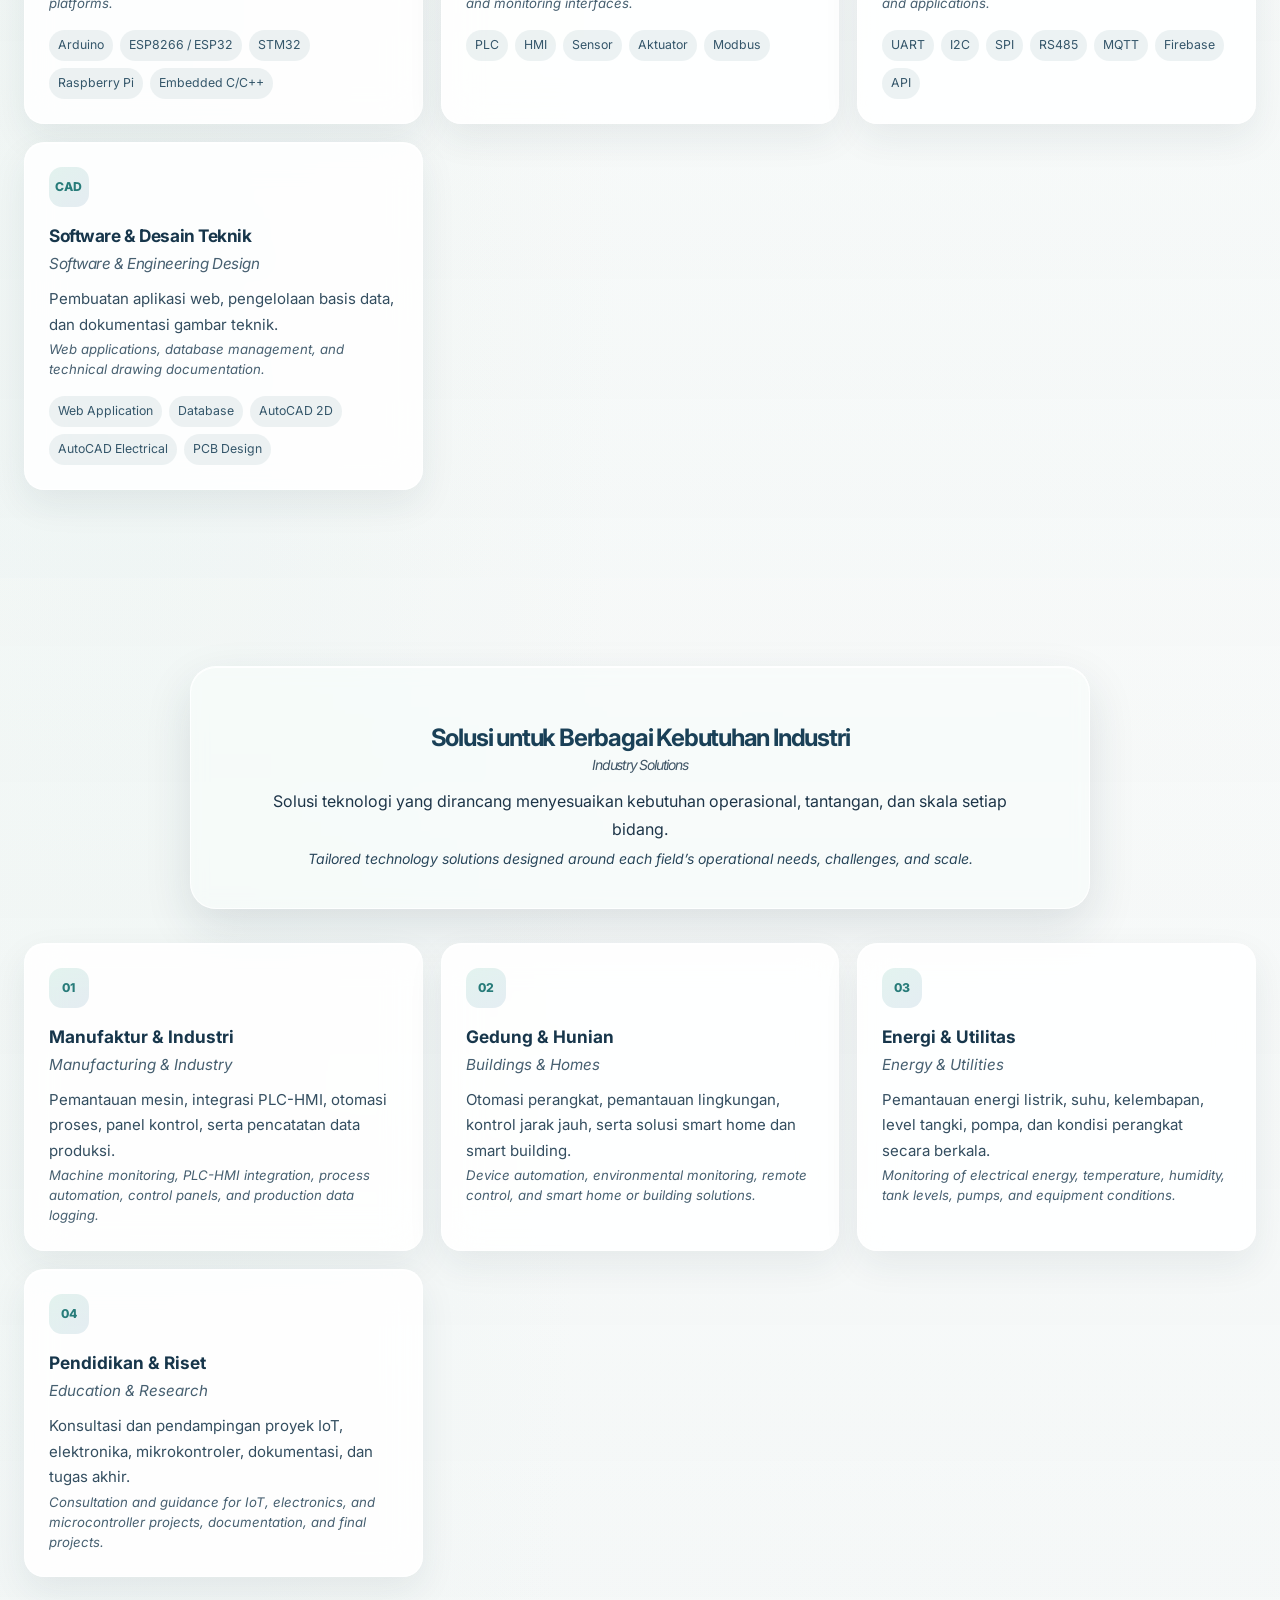
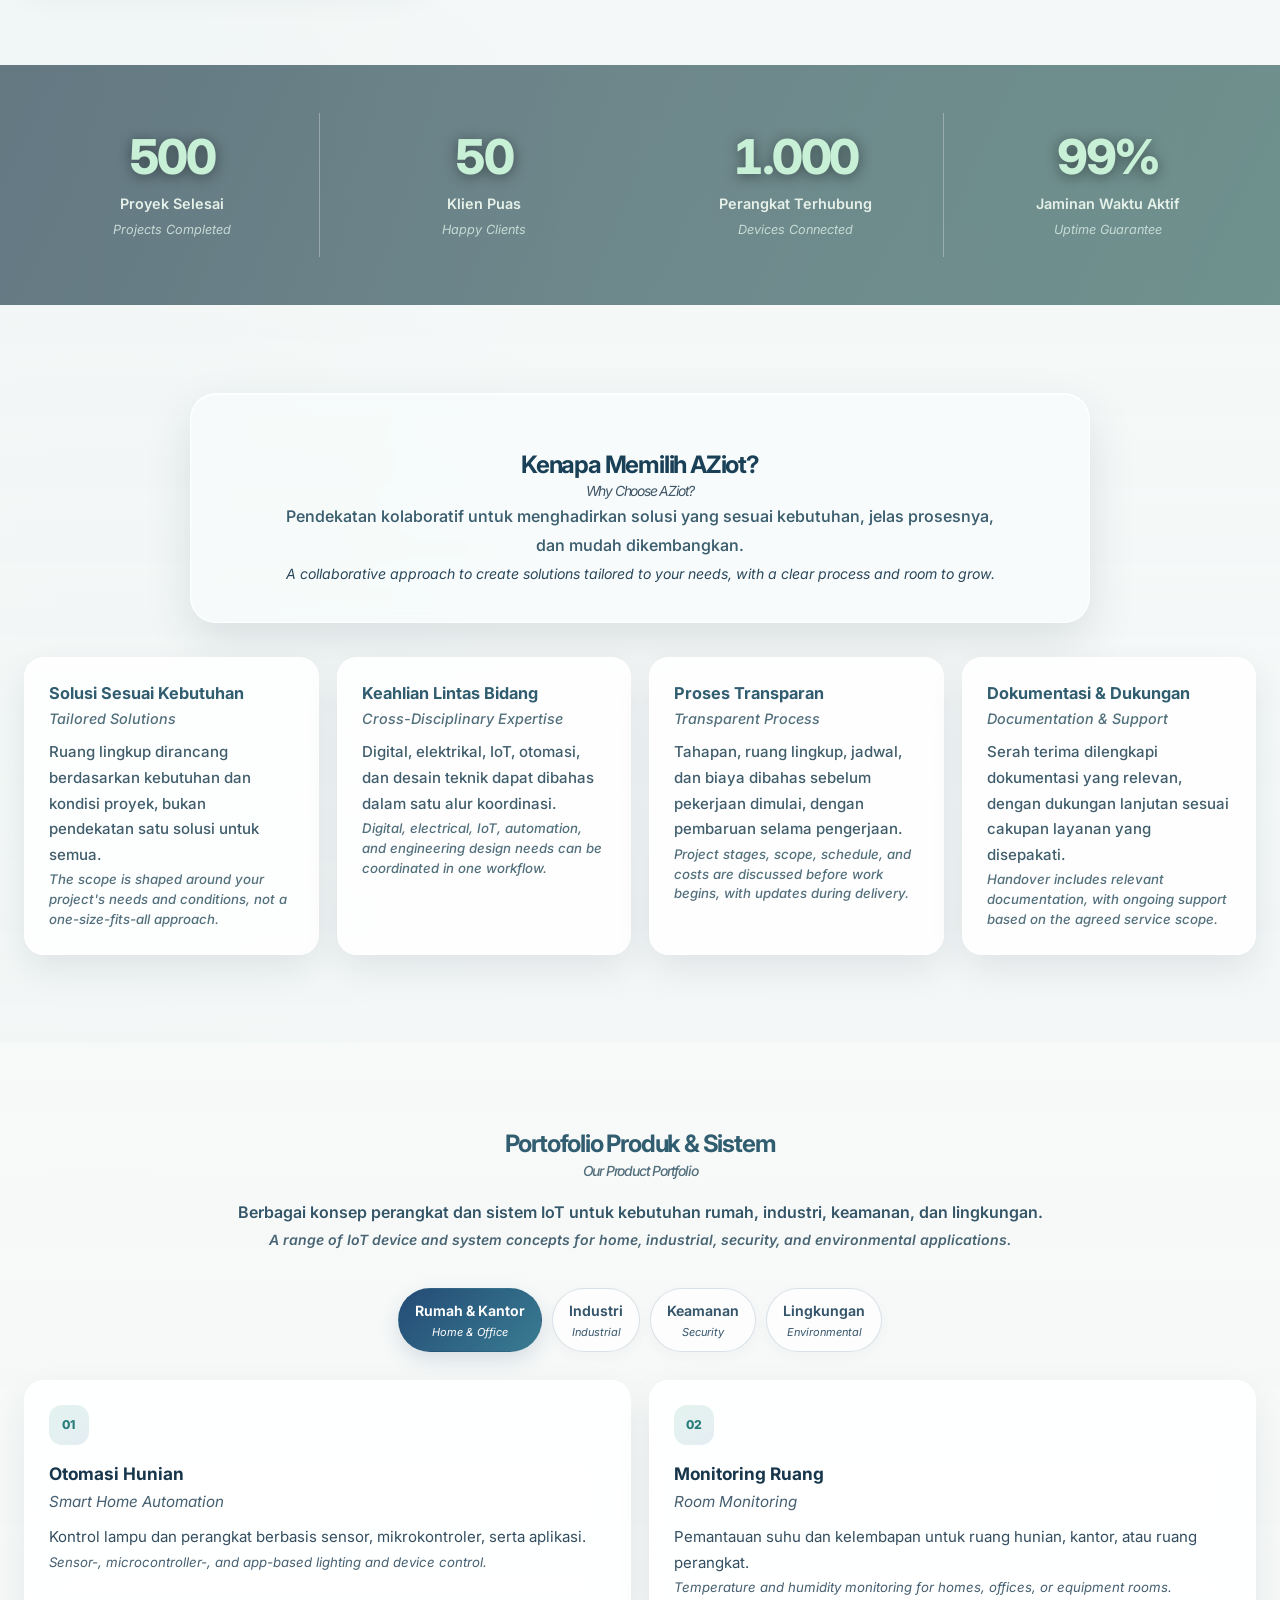
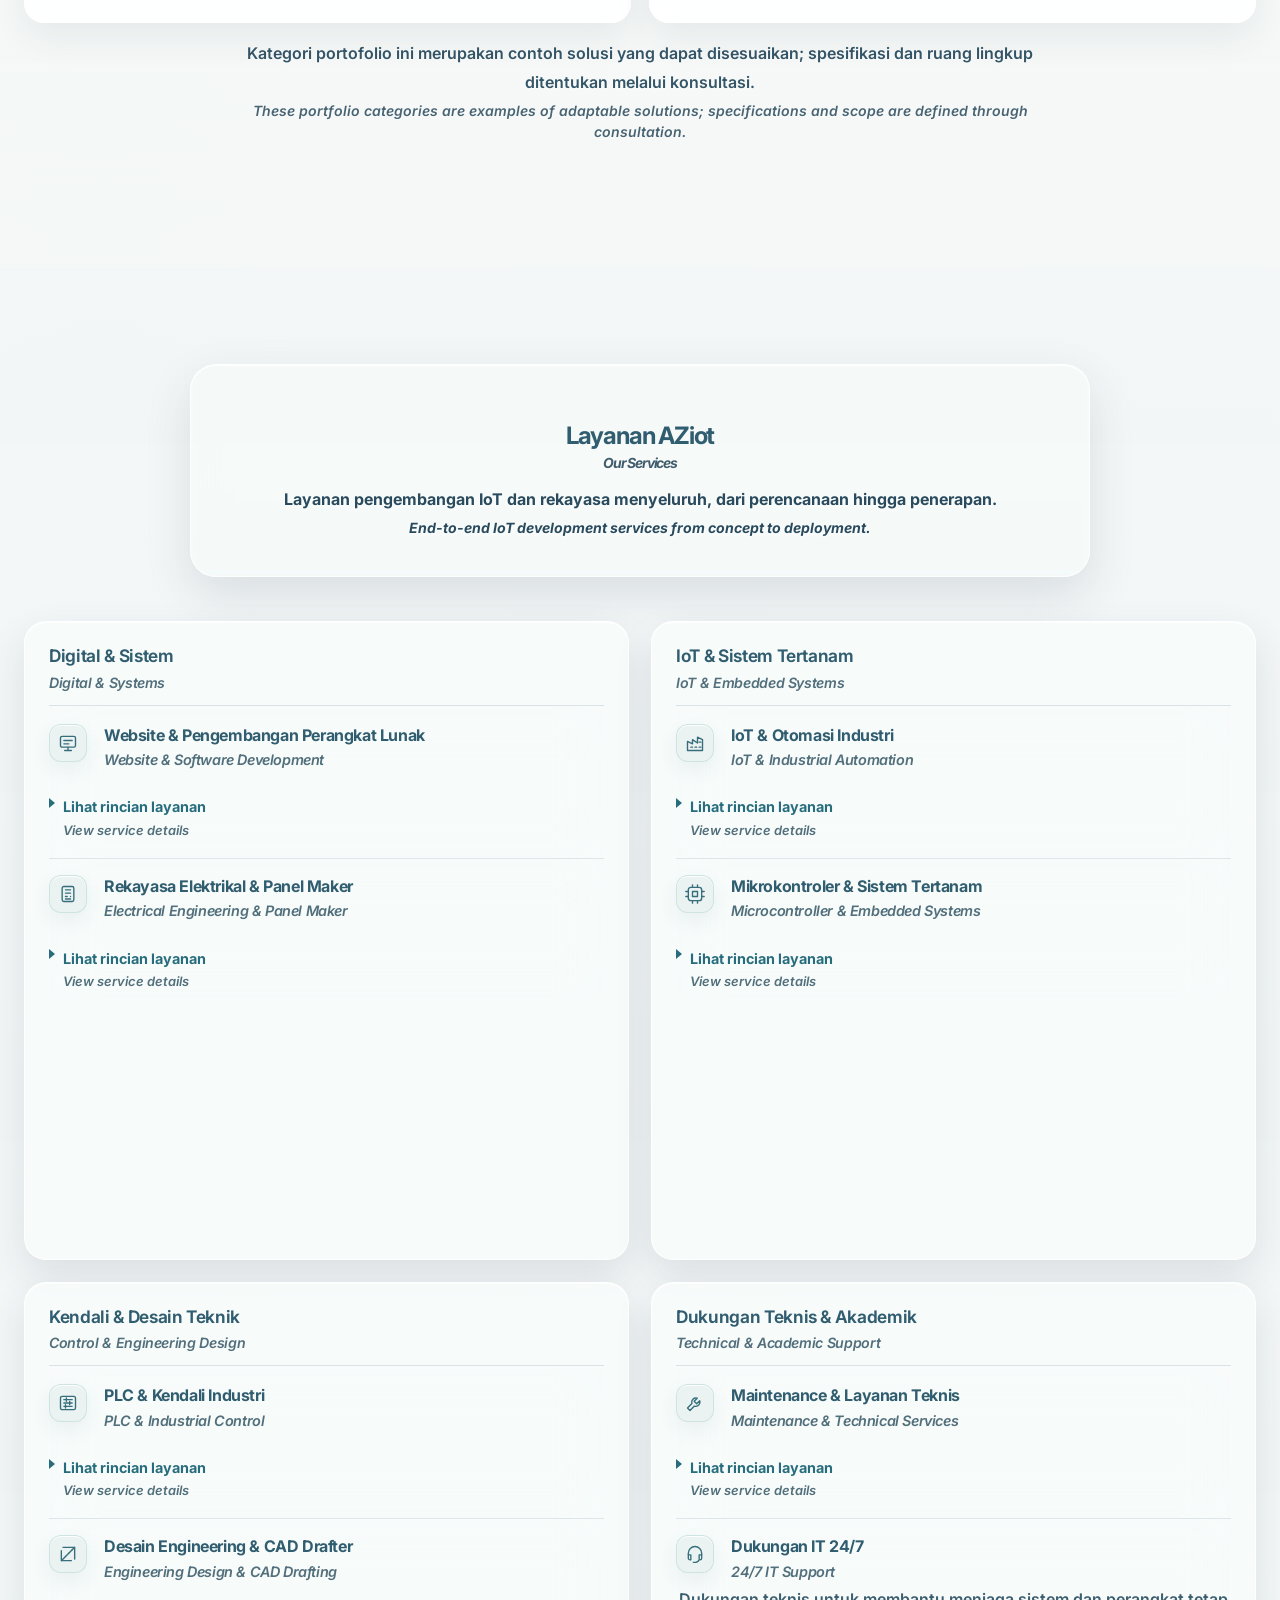
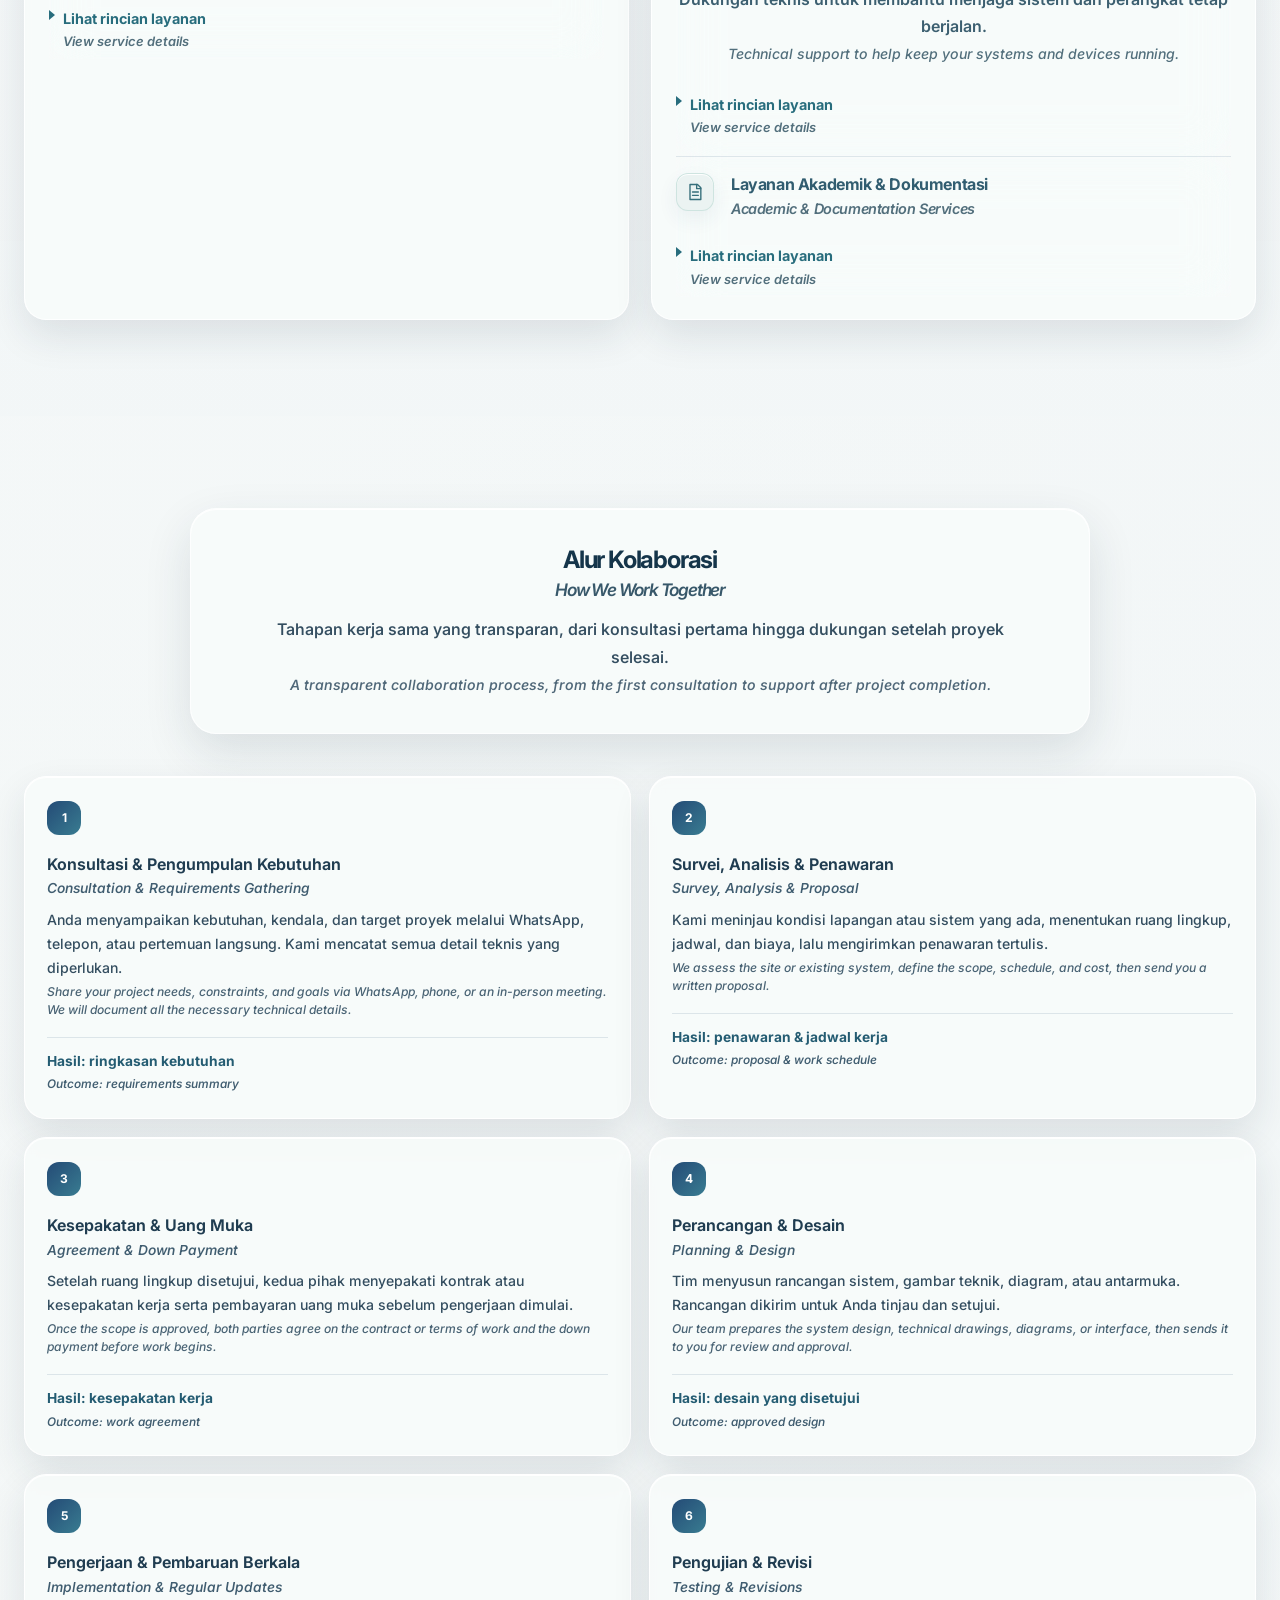
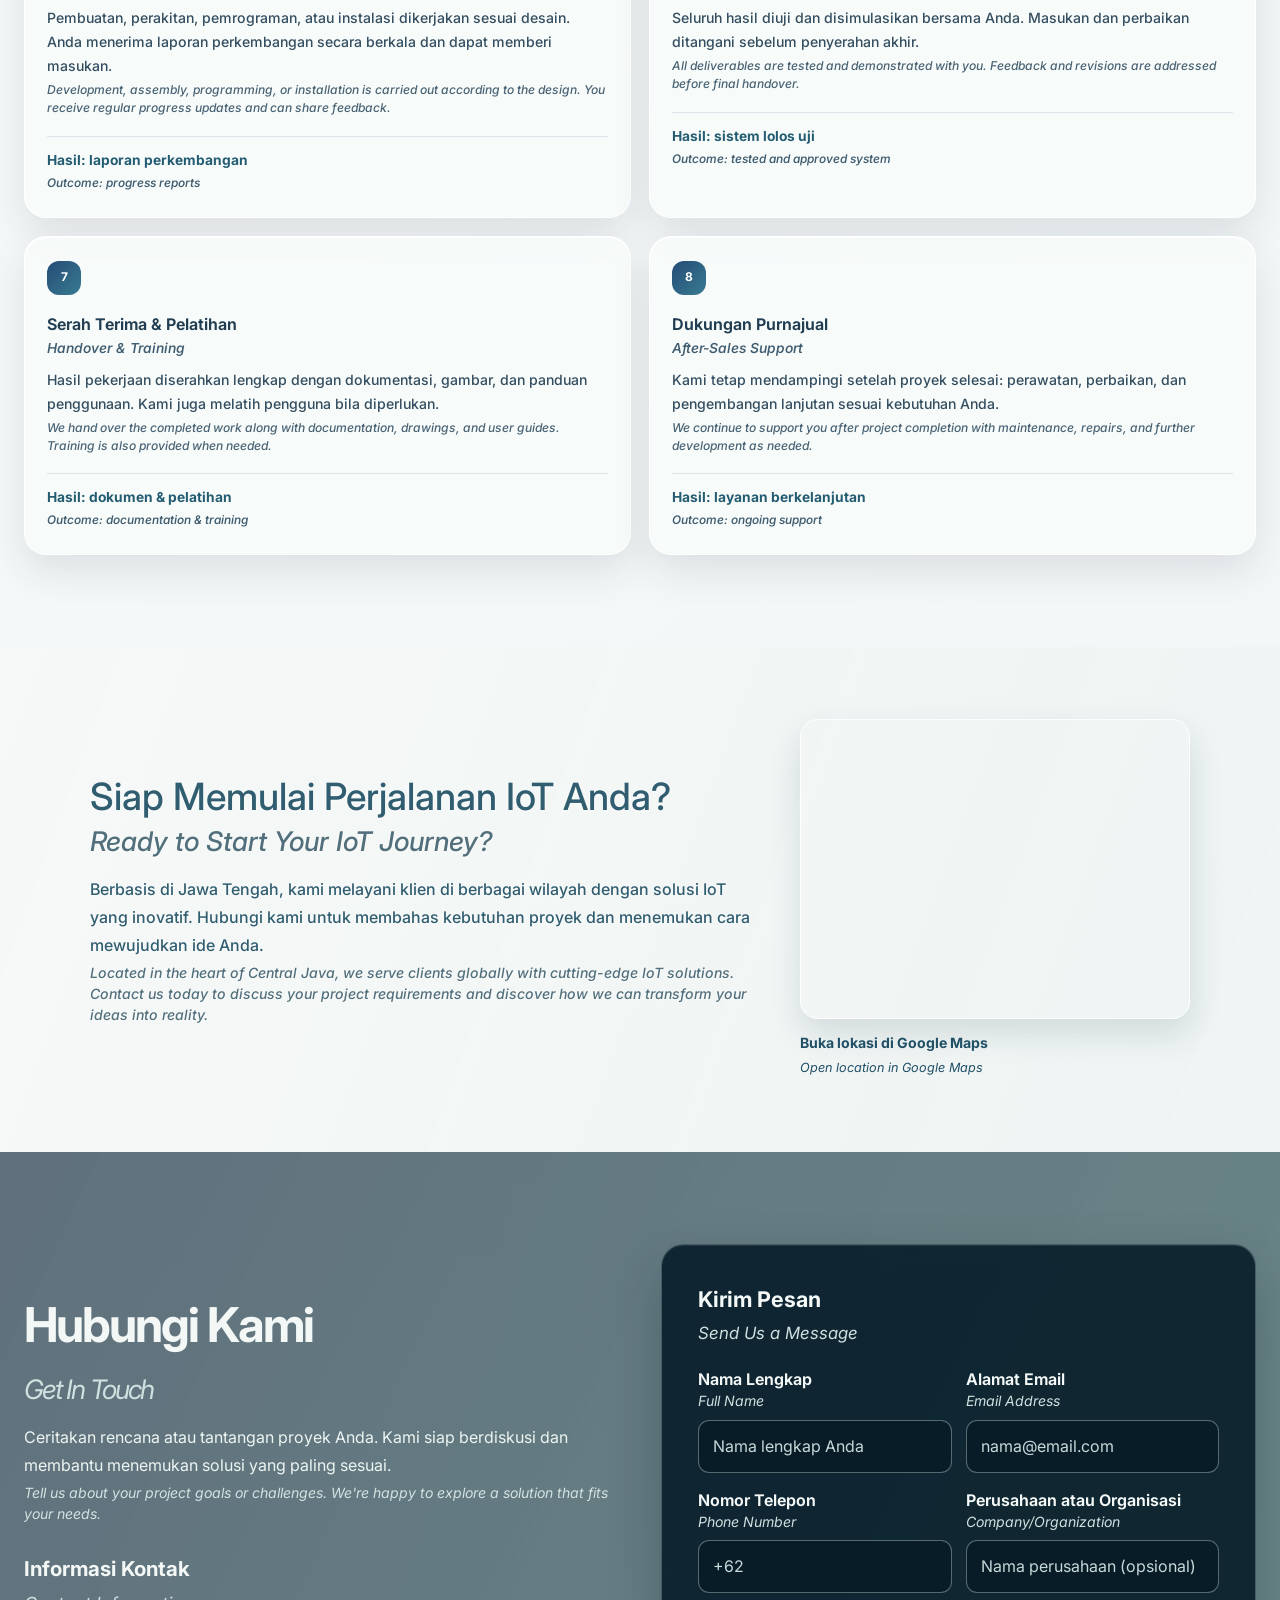
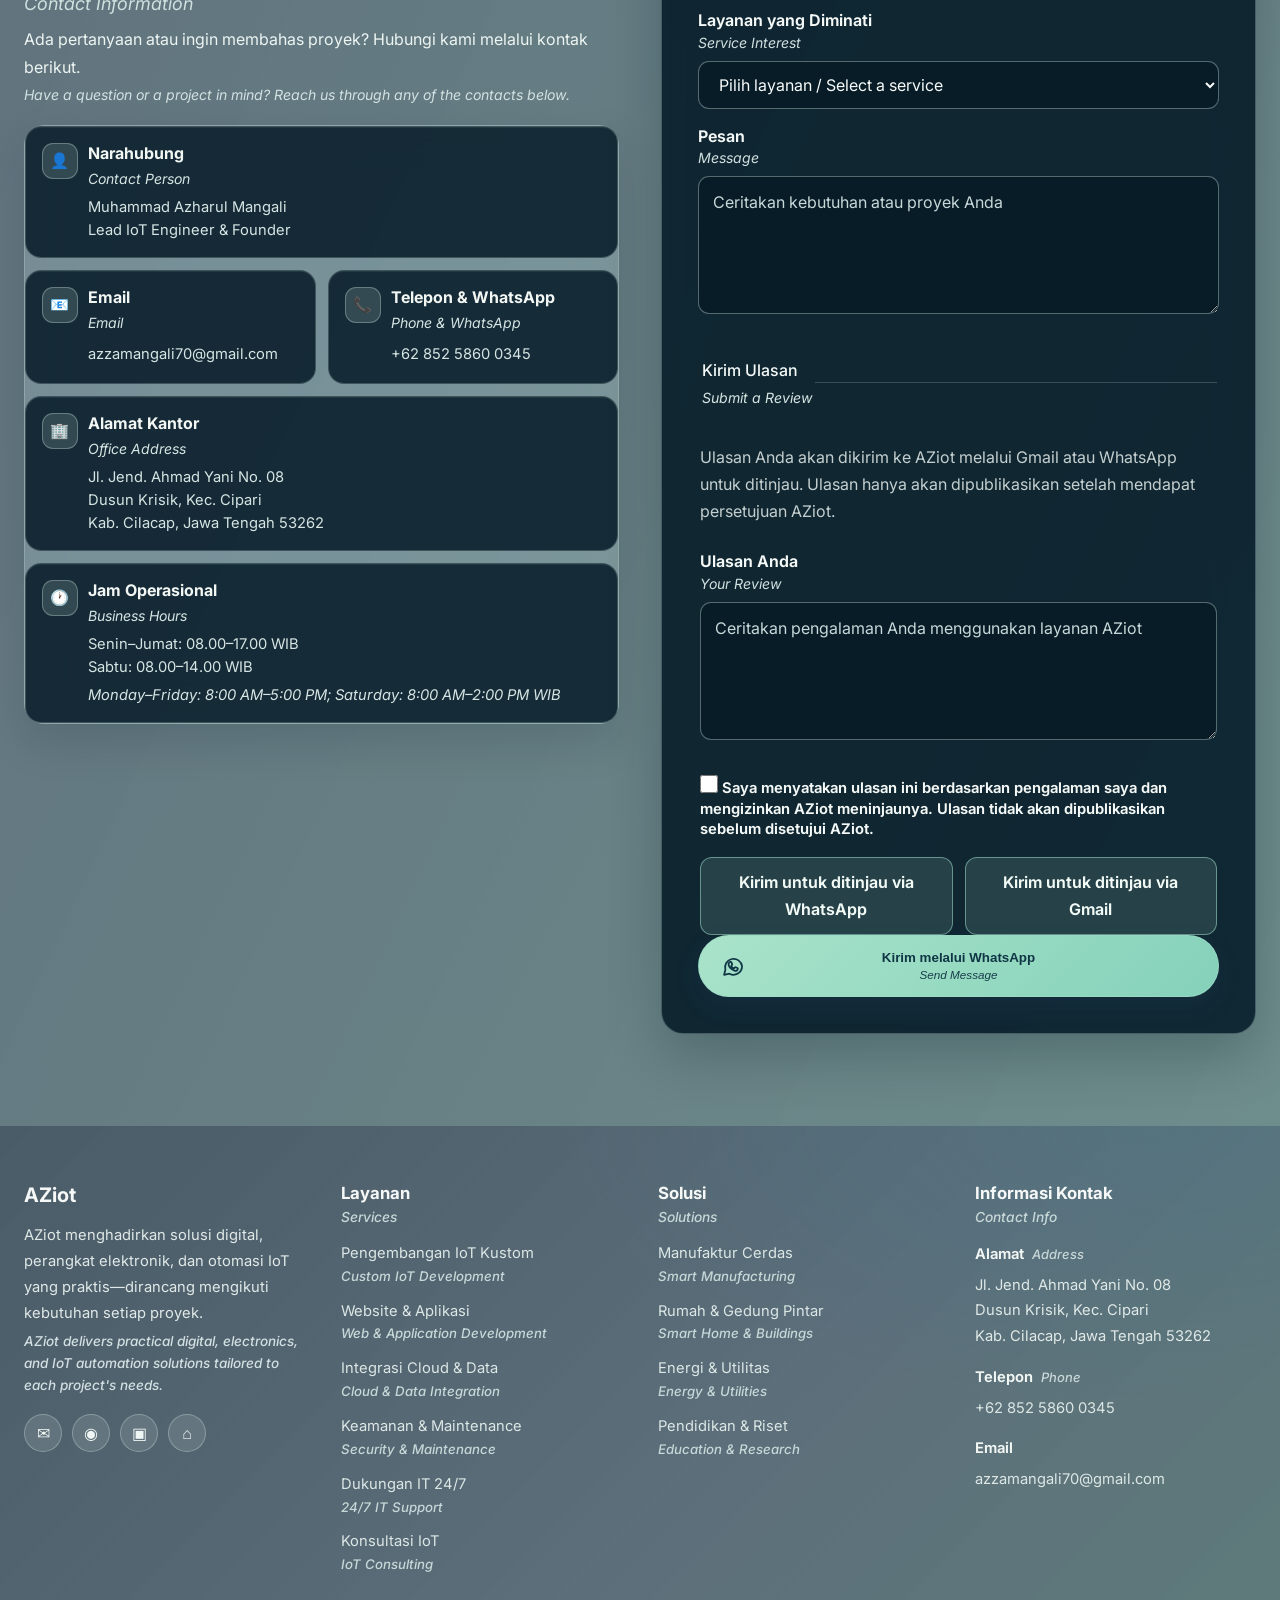
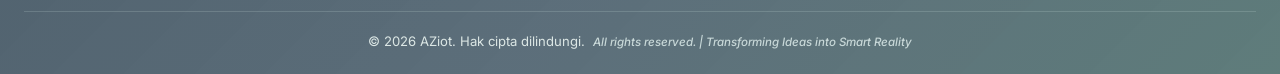
==== commit e213ef22: "Update index.html" ====
--- a/index.html
+++ b/index.html
@@ -1,2478 +1,4757 @@
 <!DOCTYPE html>
-<html lang="en">
+<html lang="id">
 <head>
     <meta charset="UTF-8">
     <meta name="viewport" content="width=device-width, initial-scale=1.0">
-    <title>AZiot - Professional IoT Solutions & Custom Electronic Devices</title>
-    <meta name="description" content="AZiot provides cutting-edge IoT solutions, custom electronic devices, smart automation systems for construction, manufacturing, and home applications.">
-    <meta name="keywords" content="IoT, Internet of Things, Smart Devices, Automation, Electronic Devices, Smart Home, Industrial IoT, Custom Electronics">
-    
+    <meta name="description" content="AZiot melayani pengembangan website dan software, rekayasa elektrikal, panel maker, IoT dan otomasi industri, mikrokontroler, PLC, desain CAD, maintenance teknis, serta pendampingan akademik.">
+    <meta name="theme-color" content="#172a3b">
+    <title>AZiot | Solusi Digital, Elektrikal &amp; Rekayasa</title>
+    <link rel="preconnect" href="https://fonts.googleapis.com">
+    <link rel="preconnect" href="https://fonts.gstatic.com" crossorigin>
+    <link href="https://fonts.googleapis.com/css2?family=Inter:wght@400;500;600;700;800&display=swap" rel="stylesheet">
+    <link rel="stylesheet" href="style.css?v=16">
     <style>
-        * {
+        :root {
+            color-scheme: light;
+        }
+
+        *,
+        *::before,
+        *::after {
+            box-sizing: border-box;
+        }
+
+        body {
             margin: 0;
-            padding: 0;
-            box-sizing: border-box;
-        }
-
-        :root {
-            --primary-color: #1e3a8a;
-            --secondary-color: #3b82f6;
-            --accent-color: #10b981;
-            --dark-primary: #1e293b;
-            --dark-secondary: #334155;
-            --light-bg: #f8fafc;
-            --white: #ffffff;
-            --text-primary: #1e293b;
-            --text-secondary: #64748b;
-            --gradient-primary: linear-gradient(135deg, #1e3a8a 0%, #3b82f6 100%);
-            --gradient-accent: linear-gradient(135deg, #10b981 0%, #059669 100%);
-            --gradient-dark: linear-gradient(135deg, #1e293b 0%, #334155 100%);
-            --shadow-sm: 0 2px 10px rgba(0, 0, 0, 0.1);
-            --shadow-md: 0 8px 25px rgba(0, 0, 0, 0.15);
-            --shadow-lg: 0 15px 35px rgba(0, 0, 0, 0.2);
-            --border-radius: 12px;
-            --transition: all 0.3s cubic-bezier(0.4, 0, 0.2, 1);
-        }
-
-        body {
-            font-family: 'Inter', -apple-system, BlinkMacSystemFont, 'Segoe UI', Roboto, sans-serif;
-            line-height: 1.6;
-            color: var(--text-primary);
-            background: var(--white);
-            overflow-x: hidden;
-            scroll-behavior: smooth;
+            font-family: Inter, sans-serif;
         }
 
         .container {
-            max-width: 1400px;
-            margin: 0 auto;
-            padding: 0 24px;
-        }
-
-        /* ===== HEADER & NAVIGATION ===== */
+            margin-inline: auto;
+        }
+
         header {
-            background: var(--white);
-            backdrop-filter: blur(20px);
-            box-shadow: var(--shadow-sm);
-            position: fixed;
-            width: 100%;
+            position: sticky;
             top: 0;
             z-index: 1000;
-            transition: var(--transition);
-            border-bottom: 1px solid rgba(226, 232, 240, 0.5);
-        }
-
-        .header-scrolled {
-            background: rgba(255, 255, 255, 0.95);
-            backdrop-filter: blur(20px);
-            box-shadow: var(--shadow-md);
-        }
-
-        nav {
+        }
+
+        header nav {
             display: flex;
+            align-items: center;
             justify-content: space-between;
-            align-items: center;
-            padding: 1rem 0;
-            height: 80px;
         }
 
         .logo {
             display: flex;
             align-items: center;
-            gap: 12px;
+            gap: 10px;
             text-decoration: none;
-            transition: var(--transition);
         }
 
         .logo-icon {
-            width: 48px;
-            height: 48px;
+            display: grid;
+            width: 42px;
+            height: 42px;
+            place-items: center;
+            border-radius: 13px;
             background: var(--gradient-primary);
-            border-radius: 12px;
+            color: #fff;
+            font-size: 22px;
+            font-weight: 800;
+        }
+
+        .nav-links {
             display: flex;
             align-items: center;
-            justify-content: center;
-            position: relative;
-            box-shadow: 0 4px 20px rgba(30, 58, 138, 0.3);
-            transition: var(--transition);
-            overflow: hidden;
-        }
-
-        .logo:hover .logo-icon {
-            transform: translateY(-2px) scale(1.05);
-            box-shadow: 0 8px 30px rgba(30, 58, 138, 0.4);
-        }
-
-        .logo-triangle {
-            position: relative;
-            width: 24px;
-            height: 24px;
-        }
-
-        .logo-triangle::before {
-            content: '';
-            position: absolute;
-            top: 2px;
-            left: 6px;
-            width: 0;
-            height: 0;
-            border-left: 6px solid transparent;
-            border-right: 6px solid transparent;
-            border-bottom: 12px solid var(--accent-color);
-            filter: drop-shadow(0 2px 4px rgba(16, 185, 129, 0.3));
-        }
-
-        .logo-triangle::after {
-            content: 'A';
-            position: absolute;
-            top: 8px;
-            left: 9px;
-            color: var(--white);
-            font-size: 8px;
-            font-weight: 700;
-            text-shadow: 0 1px 2px rgba(0, 0, 0, 0.3);
-        }
-
-        .logo-text {
-            font-size: 28px;
-            font-weight: 800;
-            background: var(--gradient-primary);
-            -webkit-background-clip: text;
-            -webkit-text-fill-color: transparent;
-            background-clip: text;
-            letter-spacing: -0.5px;
-        }
-
-        .nav-links {
-            display: flex;
             list-style: none;
-            gap: 32px;
-            align-items: center;
-        }
-
-        .nav-links > li {
-            position: relative;
+            margin: 0;
+            padding: 0;
         }
 
         .nav-links a {
             color: var(--text-primary);
+            font-weight: 600;
             text-decoration: none;
-            font-weight: 500;
-            font-size: 15px;
-            padding: 8px 16px;
-            border-radius: 8px;
-            transition: var(--transition);
+        }
+
+        .nav-links > li > a,
+        .nav-dropdown > summary {
             display: flex;
             align-items: center;
-            gap: 6px;
-        }
-
-        .nav-links a:hover {
+            gap: 7px;
+            min-height: 42px;
+            padding: 8px 13px;
+            border-radius: 999px;
+            color: #304656;
+            font-size: 0.9rem;
+            transition: background 0.22s ease, color 0.22s ease;
+        }
+
+        .nav-links > li > a:hover,
+        .nav-dropdown > summary:hover {
+            background: rgba(36, 75, 118, 0.07);
             color: var(--primary-color);
-            background: rgba(30, 58, 138, 0.05);
-        }
-
-        /* Dropdown Menus */
-        .dropdown {
+        }
+
+        .nav-dropdown {
             position: relative;
         }
 
-        .dropdown-content {
+        .nav-dropdown > summary {
+            cursor: pointer;
+            list-style: none;
+        }
+
+        .nav-dropdown > summary::-webkit-details-marker {
             display: none;
+        }
+
+        .nav-dropdown > summary::after {
+            content: "⌄";
+            font-size: 1rem;
+        }
+
+        .nav-dropdown[open] > summary {
+            background: rgba(36, 75, 118, 0.07);
+        }
+
+        .nav-dropdown-menu {
             position: absolute;
-            top: calc(100% + 8px);
+            top: calc(100% + 10px);
             left: 0;
-            background: var(--white);
-            min-width: 320px;
-            box-shadow: var(--shadow-lg);
-            border-radius: var(--border-radius);
-            padding: 16px 0;
-            border: 1px solid rgba(226, 232, 240, 0.8);
-            z-index: 1001;
-        }
-
-        .dropdown:hover .dropdown-content {
+            display: grid;
+            width: min(340px, 88vw);
+            padding: 10px;
+            border: 1px solid rgba(36, 75, 118, 0.1);
+            border-radius: 20px;
+            background: rgba(250, 252, 252, 0.96);
+            box-shadow: 0 22px 54px rgba(29, 48, 64, 0.15);
+            -webkit-backdrop-filter: blur(20px);
+            backdrop-filter: blur(20px);
+        }
+
+        .nav-dropdown-menu a {
             display: block;
-            animation: fadeInDown 0.3s ease-out;
-        }
-
-        .dropdown-content a {
-            color: var(--text-primary);
-            padding: 12px 20px;
+            padding: 10px 12px;
+            border-radius: 12px;
+            font-size: 0.87rem;
+            line-height: 1.35;
             text-decoration: none;
-            display: block;
-            font-weight: 400;
-            font-size: 14px;
-            transition: var(--transition);
-            border-radius: 0;
-        }
-
-        .dropdown-content a:hover {
-            background: rgba(30, 58, 138, 0.05);
-            color: var(--primary-color);
-            padding-left: 32px;
-        }
-
-        .dropdown-icon {
-            font-size: 12px;
-            transition: var(--transition);
-        }
-
-        .dropdown:hover .dropdown-icon {
-            transform: rotate(180deg);
-        }
-
-        .cta-nav-button {
-            background: var(--gradient-primary);
-            color: var(--white) !important;
-            padding: 12px 24px !important;
-            border-radius: 25px;
-            font-weight: 600;
-            text-transform: uppercase;
-            letter-spacing: 0.5px;
-            font-size: 13px;
-            box-shadow: 0 4px 15px rgba(30, 58, 138, 0.3);
-            border: none;
-            cursor: pointer;
-            transition: var(--transition);
-        }
-
-        .cta-nav-button:hover {
-            transform: translateY(-2px);
-            box-shadow: 0 6px 20px rgba(30, 58, 138, 0.4);
-            background: var(--gradient-dark) !important;
-        }
-
-        /* Mobile Menu */
-        .mobile-menu-toggle {
-            display: none;
-            background: none;
-            border: none;
-            color: var(--text-primary);
-            font-size: 24px;
-            cursor: pointer;
-            padding: 8px;
-            border-radius: 8px;
-            transition: var(--transition);
-        }
-
-        .mobile-menu-toggle:hover {
-            background: rgba(30, 58, 138, 0.05);
-        }
-
-        .mobile-menu {
-            display: none;
-            position: fixed;
-            top: 80px;
-            left: 0;
-            right: 0;
-            background: var(--white);
-            box-shadow: var(--shadow-md);
-            z-index: 999;
-            padding: 16px 0;
-            max-height: 70vh;
-            overflow-y: auto;
-        }
-
-        /* ===== HERO SECTION ===== */
-        .hero {
-            min-height: 100vh;
-            display: flex;
-            align-items: center;
-            justify-content: center;
-            text-align: center;
-            background: linear-gradient(135deg, #f8fafc 0%, #e2e8f0 50%, #cbd5e1 100%);
-            position: relative;
-            padding: 120px 0 80px;
-            overflow: hidden;
-        }
-
-        .hero::before {
-            content: '';
-            position: absolute;
-            top: 0;
-            left: 0;
-            right: 0;
-            bottom: 0;
-            background: 
-                radial-gradient(circle at 20% 50%, rgba(30, 58, 138, 0.1) 0%, transparent 50%),
-                radial-gradient(circle at 80% 20%, rgba(16, 185, 129, 0.1) 0%, transparent 50%),
-                radial-gradient(circle at 40% 80%, rgba(59, 130, 246, 0.1) 0%, transparent 50%);
-        }
-
-        .hero-content {
-            max-width: 900px;
-            position: relative;
-            z-index: 2;
+        }
+
+        .nav-dropdown-menu a:hover {
+            background: rgba(57, 168, 139, 0.09);
+        }
+
+        .nav-dropdown-menu .bilingual-en {
+            margin-top: 2px;
+            font-size: 0.82em;
+        }
+
+        .nav-cta {
+            padding-inline: 20px !important;
+            background: linear-gradient(135deg, #244b76, #397c91) !important;
+            box-shadow: 0 9px 22px rgba(36, 75, 118, 0.16);
+            color: #fff !important;
+        }
+
+        .nav-cta .bilingual-en {
+            color: rgba(255, 255, 255, 0.76);
         }
 
         .hero-badge {
             display: inline-flex;
             align-items: center;
-            gap: 8px;
-            background: rgba(16, 185, 129, 0.1);
-            color: var(--accent-color);
-            padding: 8px 20px;
-            border-radius: 25px;
-            font-size: 14px;
-            font-weight: 600;
-            margin-bottom: 24px;
-            border: 1px solid rgba(16, 185, 129, 0.2);
-            animation: fadeInUp 0.6s ease-out;
+            gap: 10px;
+        }
+
+        .hero-mark {
+            display: grid;
+            width: 34px;
+            height: 34px;
+            place-items: center;
+            border-radius: 11px;
+            background: rgba(57, 168, 139, 0.15);
+            color: #277b6d;
+            font-size: 0.78rem;
+            font-weight: 800;
+            letter-spacing: 0.04em;
+        }
+
+        .bilingual-en {
+            display: block;
+            margin-top: 3px;
+            color: #788793;
+            font-size: 0.88em;
+            font-style: italic;
+            font-weight: 400;
+            line-height: 1.5;
+        }
+
+        .hero .bilingual-en {
+            color: #526977;
+        }
+
+        .hero {
+            display: flex;
+            align-items: center;
+            box-sizing: border-box;
+            padding: 130px 0 84px;
+        }
+
+        .hero-content {
+            max-width: 1120px;
+            margin: 0 auto;
+            padding: clamp(20px, 4vw, 42px) 0;
+            text-align: center;
+        }
+
+        .hero-badge {
+            display: block;
+            padding: 0;
+            border: 0;
+            border-radius: 0;
+            background: transparent;
+            box-shadow: none;
+            color: #173d52;
+            font-size: 0.94rem;
+            font-weight: 700;
+            letter-spacing: 0.04em;
+            text-shadow: 0 1px 12px rgba(255, 255, 255, 0.95);
+            -webkit-text-fill-color: currentColor;
+        }
+
+        .hero-badge .bilingual-en {
+            color: #263f50;
+            font-size: 0.86em;
+            font-weight: 500;
+            letter-spacing: 0;
+            -webkit-text-fill-color: currentColor;
         }
 
         .hero h1 {
-            font-size: clamp(3rem, 8vw, 4.5rem);
-            font-weight: 800;
-            margin-bottom: 24px;
-            line-height: 1.1;
-            background: var(--gradient-primary);
-            -webkit-background-clip: text;
-            -webkit-text-fill-color: transparent;
-            background-clip: text;
-            animation: fadeInUp 0.8s ease-out 0.2s both;
-        }
-
-        .hero p {
-            font-size: 20px;
-            color: var(--text-secondary);
-            margin-bottom: 40px;
-            max-width: 600px;
-            margin-left: auto;
-            margin-right: auto;
-            animation: fadeInUp 1s ease-out 0.4s both;
+            margin: 22px 0;
+            background: none;
+            color: #102a3a;
+            font-size: clamp(2.35rem, 5vw, 4.25rem);
+            line-height: 1.12;
+            text-wrap: balance;
+            text-shadow: 0 2px 18px rgba(255, 255, 255, 0.9);
+            -webkit-text-fill-color: #102a3a;
+        }
+
+        .hero .bilingual-en {
+            color: #263f50;
+            font-size: 0.54em;
+            letter-spacing: 0;
+            line-height: 1.4;
+            text-shadow: 0 1px 12px rgba(255, 255, 255, 0.94);
+            -webkit-text-fill-color: #263f50;
+        }
+
+        .hero h1 .bilingual-en {
+            font-size: 0.68em;
+            font-weight: 500;
+        }
+
+        .hero p.hero-description {
+            max-width: 760px;
+            margin: 0 auto 28px;
+            color: #193449;
+            line-height: 1.8;
+            text-shadow: 0 1px 12px rgba(255, 255, 255, 0.94);
+            -webkit-text-fill-color: #193449;
+        }
+
+        .hero-description .bilingual-en {
+            color: #263f50;
+            font-size: 0.94em;
+            -webkit-text-fill-color: #263f50;
         }
 
         .hero-buttons {
             display: flex;
-            gap: 20px;
+            flex-wrap: wrap;
             justify-content: center;
-            flex-wrap: wrap;
-            animation: fadeInUp 1.2s ease-out 0.6s both;
+            margin-bottom: 0;
+        }
+
+        .cta-button .bilingual-en,
+        .submit-button .bilingual-en {
+            color: inherit;
         }
 
         .cta-button {
             display: inline-flex;
+            flex-direction: column;
             align-items: center;
-            gap: 8px;
+            justify-content: center;
+            min-width: 190px;
+            padding: 13px 22px;
             background: var(--gradient-primary);
-            color: var(--white);
-            padding: 16px 32px;
+            color: #fff;
+            font-weight: 700;
+            line-height: 1.35;
+            text-align: center;
             text-decoration: none;
-            border-radius: 50px;
-            font-weight: 600;
-            font-size: 16px;
-            transition: var(--transition);
-            box-shadow: 0 8px 25px rgba(30, 58, 138, 0.3);
-            text-transform: uppercase;
-            letter-spacing: 0.5px;
-            border: none;
-            cursor: pointer;
-        }
-
-        .cta-button:hover {
-            transform: translateY(-3px) scale(1.02);
-            box-shadow: 0 15px 35px rgba(30, 58, 138, 0.4);
         }
 
         .cta-button-secondary {
-            background: transparent;
-            color: var(--primary-color);
-            border: 2px solid var(--primary-color);
-            box-shadow: none;
-        }
-
-        .cta-button-secondary:hover {
-            background: var(--primary-color);
-            color: var(--white);
+            border: 1px solid rgba(36, 75, 118, 0.24);
         }
 
         .hero-features {
             display: grid;
-            grid-template-columns: repeat(auto-fit, minmax(200px, 1fr));
-            gap: 32px;
-            margin-top: 80px;
-            animation: fadeInUp 1.4s ease-out 0.8s both;
+            grid-template-columns: repeat(4, minmax(0, 1fr));
+            gap: 0;
+            margin-top: 38px;
         }
 
         .hero-feature {
+            min-width: 0;
+            padding: 10px 16px;
+            border: 0;
+            border-radius: 0;
+            background: transparent;
+            box-shadow: none;
+            -webkit-backdrop-filter: none;
+            backdrop-filter: none;
+            color: #102a3a;
             text-align: center;
+            text-decoration: none;
+            text-shadow: 0 1px 10px rgba(255, 255, 255, 0.96);
+            -webkit-text-fill-color: currentColor;
+            transition: color 0.2s ease;
+        }
+
+        .hero-feature + .hero-feature {
+            border-left: 1px solid rgba(24, 55, 75, 0.2);
+        }
+
+        .hero-feature:hover {
+            transform: none;
+            background: transparent;
+            box-shadow: none;
+            color: #176f70;
+        }
+
+        .hero-feature-mark {
+            display: block;
+            margin-bottom: 7px;
+            color: #145a64;
+            font-size: 0.74rem;
+            font-weight: 800;
+            letter-spacing: 0.02em;
+            -webkit-text-fill-color: currentColor;
+        }
+
+        .hero-feature strong {
+            display: block;
+            color: #21394a;
+            font-size: 0.9rem;
+            line-height: 1.3;
+        }
+
+        .hero-feature .bilingual-en {
+            color: #263f50;
+            font-size: 0.78em;
+            -webkit-text-fill-color: currentColor;
+        }
+
+        .journey-section {
+            padding: 72px 0;
+            background:
+                linear-gradient(110deg, rgba(246, 249, 248, 0.96), rgba(237, 244, 243, 0.92)),
+                url("https://images.pexels.com/photos/236705/pexels-photo-236705.jpeg?auto=compress&cs=tinysrgb&w=1800") center 48% / cover no-repeat;
+        }
+
+        .journey-content {
+            display: grid;
+            grid-template-columns: minmax(0, 1fr) minmax(300px, 390px);
+            align-items: center;
+            gap: 36px;
+            max-width: 1100px;
+            margin: 0 auto;
+        }
+
+        .journey-content h2 {
+            margin: 0 0 12px;
+            color: #17364b;
+            font-size: clamp(1.7rem, 3vw, 2.35rem);
+            line-height: 1.2;
+        }
+
+        .journey-content h2 .bilingual-en {
+            color: #34566a;
+            font-size: 0.72em;
+        }
+
+        .journey-content p {
+            max-width: 760px;
+            margin: 0;
+            color: #294354;
+            line-height: 1.75;
+        }
+
+        .journey-content p .bilingual-en {
+            color: #40596a;
+        }
+
+        .journey-map {
+            min-width: 0;
+        }
+
+        .journey-map iframe {
+            display: block;
+            width: 100%;
+            height: 300px;
+            border: 0;
+            border-radius: 18px;
+            box-shadow: 0 16px 38px rgba(24, 48, 62, 0.16);
+        }
+
+        .journey-map-link {
+            display: inline-block;
+            margin-top: 12px;
+            color: #245c72;
+            font-size: 0.88rem;
+            font-weight: 700;
+            text-decoration: none;
+        }
+
+        .journey-map-link:hover {
+            color: #176f70;
+            text-decoration: underline;
+        }
+
+        .journey-map-link .bilingual-en {
+            color: #40596a;
+            font-size: 0.9em;
+        }
+
+        .journey-map-link:focus-visible {
+            border-radius: 4px;
+            outline: 3px solid #397c91;
+            outline-offset: 3px;
+        }
+
+        .section-title .bilingual-en {
+            font-size: 0.58em;
+        }
+
+        .section-title {
+            background: none;
+            color: var(--primary-color);
+            text-align: center;
+            -webkit-text-fill-color: var(--primary-color);
+        }
+
+        .section-title .bilingual-en {
+            color: #657887;
+            -webkit-text-fill-color: #657887;
+        }
+
+        .section-subtitle {
+            max-width: 760px;
+            margin: 18px auto 0;
+            text-align: center;
+        }
+
+        .editorial-section,
+        .products-section {
+            padding: 88px 0;
+        }
+
+        .editorial-section .section-title,
+        .products-section .section-title {
+            margin-bottom: 0;
+        }
+
+        .section-intro {
+            max-width: 760px;
+            margin: 16px auto 38px;
+            color: #647987;
+            text-align: center;
+        }
+
+        .tech-grid,
+        .solutions-grid,
+        .products-grid {
+            display: grid;
+            grid-template-columns: repeat(3, minmax(0, 1fr));
+            gap: 18px;
+        }
+
+        .tech-card,
+        .solution-card,
+        .product-card {
             padding: 24px;
-            background: rgba(255, 255, 255, 0.8);
-            backdrop-filter: blur(10px);
-            border-radius: var(--border-radius);
-            border: 1px solid rgba(226, 232, 240, 0.5);
-            transition: var(--transition);
-        }
-
-        .hero-feature:hover {
-            transform: translateY(-5px);
-            box-shadow: var(--shadow-md);
-        }
-
-        .hero-feature-icon {
-            font-size: 32px;
-            margin-bottom: 12px;
-        }
-
-        .hero-feature h3 {
-            font-size: 18px;
+            border: 1px solid rgba(255, 255, 255, 0.88);
+            border-radius: 20px;
+            background: rgba(255, 255, 255, 0.78);
+            box-shadow: 0 12px 32px rgba(29, 48, 64, 0.07);
+            -webkit-backdrop-filter: blur(14px);
+            backdrop-filter: blur(14px);
+        }
+
+        .tech-card h3,
+        .solution-card h3,
+        .product-card h3 {
+            margin: 0 0 10px;
+            color: #21394a;
+            font-size: 1.08rem;
+        }
+
+        .tech-card p,
+        .solution-card p,
+        .product-card p {
+            margin: 0;
+            color: #667987;
+            font-size: 0.94rem;
+        }
+
+        .tech-mark,
+        .solution-mark,
+        .product-mark {
+            display: inline-grid;
+            width: 40px;
+            height: 40px;
+            margin-bottom: 14px;
+            place-items: center;
+            border-radius: 13px;
+            background: linear-gradient(145deg, rgba(57, 168, 139, 0.14), rgba(71, 127, 166, 0.14));
+            color: #287c7a;
+            font-size: 0.76rem;
+            font-weight: 800;
+        }
+
+        .tech-tags {
+            display: flex;
+            flex-wrap: wrap;
+            gap: 7px;
+            margin: 16px 0 0;
+            padding: 0;
+            list-style: none;
+        }
+
+        .tech-tags li {
+            padding: 5px 9px;
+            border-radius: 999px;
+            background: rgba(36, 75, 118, 0.07);
+            color: #365a70;
+            font-size: 0.77rem;
+        }
+
+        .stats-section {
+            padding: 48px 0;
+            background:
+                linear-gradient(115deg, rgba(25, 57, 79, 0.66), rgba(29, 94, 91, 0.62)),
+                url("https://images.pexels.com/photos/236705/pexels-photo-236705.jpeg?auto=compress&cs=tinysrgb&w=1800") center 52% / cover no-repeat;
+        }
+
+        .stats-grid {
+            display: grid;
+            grid-template-columns: repeat(4, minmax(0, 1fr));
+            gap: 16px;
+        }
+
+        .stat-item {
+            padding: 18px 12px;
+            border-right: 1px solid rgba(255, 255, 255, 0.18);
+            color: #fff;
+            text-align: center;
+        }
+
+        .stat-item:last-child {
+            border-right: 0;
+        }
+
+        .stat-number {
+            color: #d7f0e2;
+            font-size: clamp(2rem, 4vw, 3rem);
+            font-weight: 800;
+            letter-spacing: -0.05em;
+            line-height: 1.1;
+        }
+
+        .stat-label {
+            margin-top: 8px;
+            color: rgba(255, 255, 255, 0.9);
+            font-size: 0.9rem;
             font-weight: 600;
-            color: var(--text-primary);
-            margin-bottom: 8px;
-        }
-
-        .hero-feature p {
-            font-size: 14px;
-            color: var(--text-secondary);
+        }
+
+        .stat-label .bilingual-en {
+            color: rgba(255, 255, 255, 0.72);
+        }
+
+        .products-tabs {
+            display: flex;
+            flex-wrap: wrap;
+            justify-content: center;
+            gap: 10px;
+            margin: 0 0 28px;
+        }
+
+        .tab-button {
+            padding: 10px 16px;
+            border: 1px solid rgba(36, 75, 118, 0.16);
+            border-radius: 999px;
+            background: rgba(255, 255, 255, 0.7);
+            color: #36566c;
+            cursor: pointer;
+            font: inherit;
+            font-size: 0.88rem;
+            font-weight: 650;
+        }
+
+        .tab-button[aria-selected="true"] {
+            border-color: transparent;
+            background: linear-gradient(135deg, #244b76, #397c91);
+            box-shadow: 0 8px 20px rgba(36, 75, 118, 0.15);
+            color: #fff;
+        }
+
+        .tab-button .bilingual-en {
+            margin-top: 1px;
+            color: inherit;
+            font-size: 0.78em;
+        }
+
+        .products-grid {
+            grid-template-columns: repeat(2, minmax(0, 1fr));
+        }
+
+        .portfolio-note {
+            margin: 28px 0 0;
+            color: #647987;
+            font-size: 0.88rem;
+            text-align: center;
+        }
+
+        [hidden] {
+            display: none !important;
+        }
+
+        #services {
+            background:
+                linear-gradient(rgba(246, 249, 248, 0.88), rgba(242, 247, 247, 0.84)),
+                url("https://images.pexels.com/photos/2760243/pexels-photo-2760243.jpeg?auto=compress&cs=tinysrgb&w=2200") center 42% / cover fixed no-repeat;
+        }
+
+        .services-heading {
+            max-width: 860px;
+            margin: 0 auto;
+            padding: 30px 36px;
+            border: 1px solid rgba(255, 255, 255, 0.68);
+            border-radius: 30px;
+            background: linear-gradient(140deg, rgba(250, 252, 251, 0.84), rgba(241, 247, 247, 0.74));
+            box-shadow: 0 22px 60px rgba(24, 48, 62, 0.11), inset 0 1px 0 rgba(255, 255, 255, 0.92);
+            -webkit-backdrop-filter: blur(20px) saturate(135%);
+            backdrop-filter: blur(20px) saturate(135%);
+        }
+
+        .services-grid {
+            grid-template-columns: repeat(2, minmax(0, 1fr));
+            align-items: start;
+            gap: 20px;
+        }
+
+        .service-pillar {
+            padding: 20px 24px;
+            border: 1px solid rgba(255, 255, 255, 0.84);
+            border-radius: 22px;
+            background: rgba(255, 255, 255, 0.68);
+            box-shadow: 0 14px 36px rgba(24, 48, 62, 0.07), inset 0 1px 0 rgba(255, 255, 255, 0.9);
+            -webkit-backdrop-filter: blur(16px);
+            backdrop-filter: blur(16px);
+        }
+
+        .service-pillar-title {
+            margin: 0 0 4px;
+            color: #244b76;
+            font-size: 1rem;
+            letter-spacing: -0.02em;
+        }
+
+        .service-pillar-title .bilingual-en {
+            font-size: 0.82em;
+        }
+
+        .service-card {
+            display: grid;
+            grid-template-columns: 42px minmax(0, 1fr);
+            gap: 0 14px;
+            padding: 18px 0 10px;
+            border: 0;
+            border-top: 1px solid rgba(36, 75, 118, 0.1);
+            border-radius: 0;
+            background: transparent !important;
+            box-shadow: none;
+            -webkit-backdrop-filter: none;
+            backdrop-filter: none;
+            transition: none;
+        }
+
+        .service-card:first-of-type {
+            border-top: 0;
+        }
+
+        .service-card:hover {
+            transform: none;
+            border-color: rgba(36, 75, 118, 0.1);
+            box-shadow: none;
+        }
+
+        .service-card::before,
+        .service-card::after {
+            display: none;
+        }
+
+        .service-icon {
+            grid-column: 1;
+            grid-row: 1;
+            width: 38px;
+            height: 38px;
+            margin: 2px 0 0;
+            padding: 8px;
+            border-radius: 12px;
+            background: rgba(57, 168, 139, 0.1);
+        }
+
+        .service-card h3 {
+            grid-column: 2;
+            grid-row: 1;
             margin: 0;
-        }
-
-        /* ===== TECHNOLOGY SECTION ===== */
-        .technology-section {
-            padding: 100px 0;
-            background: var(--white);
-        }
-
-        .section-title {
+            padding: 3px 20px 3px 0;
+            font-size: 1rem;
+        }
+
+        .service-detail {
+            grid-column: 1 / -1;
+            margin-top: 10px;
+        }
+
+        .service-detail summary {
+            width: fit-content;
+            color: #397c91;
+            cursor: pointer;
+            font-size: 0.83rem;
+            font-weight: 650;
+            list-style-position: outside;
+        }
+
+        .service-detail summary:hover {
+            color: #244b76;
+        }
+
+        .service-card ul {
+            margin-top: 8px;
+        }
+
+        .services {
+            padding: 96px 0;
+        }
+
+        .services-grid {
+            display: grid;
+            grid-template-columns: repeat(2, minmax(0, 1fr));
+            align-items: stretch;
+            gap: 26px;
+            margin-top: 44px;
+        }
+
+        .service-card {
+            position: relative;
+            display: grid;
+            grid-template-columns: 58px minmax(0, 1fr);
+            align-content: start;
+            column-gap: 18px;
+            row-gap: 0;
+            overflow: hidden;
+            padding: 32px 32px 28px;
+            border: 1px solid rgba(255, 255, 255, 0.74);
+            border-radius: 28px;
+            background: linear-gradient(145deg, rgba(248, 251, 250, 0.84), rgba(240, 246, 246, 0.77));
+            box-shadow: 0 18px 46px rgba(24, 48, 62, 0.09), inset 0 1px 0 rgba(255, 255, 255, 0.9);
+            -webkit-backdrop-filter: blur(22px) saturate(135%);
+            backdrop-filter: blur(22px) saturate(135%);
+            text-align: left;
+            transition: transform 0.35s cubic-bezier(0.2, 0.7, 0.25, 1), box-shadow 0.35s ease, border-color 0.35s ease, background 0.35s ease;
+        }
+
+        .service-card::after {
+            position: absolute;
+            top: -72px;
+            right: -66px;
+            width: 190px;
+            height: 190px;
+            border-radius: 50%;
+            background: radial-gradient(circle, rgba(57, 168, 139, 0.12), rgba(57, 168, 139, 0) 70%);
+            content: "";
+            pointer-events: none;
+            transition: transform 0.5s ease, opacity 0.35s ease;
+        }
+
+        .service-card:nth-child(3n + 2) {
+            background: linear-gradient(145deg, rgba(248, 250, 251, 0.86), rgba(238, 244, 248, 0.78));
+        }
+
+        .service-card:nth-child(3n) {
+            background: linear-gradient(145deg, rgba(247, 251, 249, 0.85), rgba(236, 245, 241, 0.77));
+        }
+
+        .service-card:hover {
+            transform: translateY(-4px);
+            border-color: rgba(57, 168, 139, 0.45);
+            box-shadow: 0 26px 58px rgba(24, 48, 62, 0.14), inset 0 1px 0 #fff;
+        }
+
+        .service-card:hover::after {
+            transform: scale(1.2);
+            opacity: 0.85;
+        }
+
+        .services-grid {
+            counter-reset: service-card;
+        }
+
+        .service-card {
+            counter-increment: service-card;
+        }
+
+        .service-card::before {
+            position: absolute;
+            top: 22px;
+            right: 24px;
+            z-index: 1;
+            padding: 5px 10px;
+            border: 1px solid rgba(36, 75, 118, 0.08);
+            border-radius: 999px;
+            background: rgba(255, 255, 255, 0.54);
+            color: rgba(36, 75, 118, 0.52);
+            content: counter(service-card, decimal-leading-zero);
+            font-size: 0.72rem;
+            font-weight: 700;
+            letter-spacing: 0.08em;
+        }
+
+        .service-icon {
+            grid-column: 1;
+            grid-row: 1;
+            margin-bottom: 18px;
             text-align: center;
-            font-size: clamp(2.5rem, 5vw, 3.5rem);
-            font-weight: 800;
-            margin-bottom: 16px;
-            background: var(--gradient-primary);
-            -webkit-background-clip: text;
-            -webkit-text-fill-color: transparent;
-            background-clip: text;
-        }
-
-        .section-subtitle {
-            text-align: center;
-            font-size: 20px;
-            color: var(--text-secondary);
-            margin-bottom: 80px;
-            max-width: 600px;
-            margin-left: auto;
-            margin-right: auto;
-        }
-
-        .tech-grid {
+        }
+
+        .service-card h3 {
+            grid-column: 2;
+            grid-row: 1;
+            align-self: center;
+            min-height: 0;
+            margin: 0 42px 18px 0;
+            color: #20394a;
+            font-size: clamp(1.02rem, 1.3vw, 1.22rem);
+            line-height: 1.35;
+            text-align: left;
+            -webkit-text-fill-color: #20394a;
+        }
+
+        .service-card h3 .bilingual-en {
+            margin-top: 5px;
+            color: #71818d;
+            font-size: 0.76em;
+            -webkit-text-fill-color: #71818d;
+        }
+
+        .service-card ul {
+            grid-column: 1 / -1;
+            margin: 8px 0 0;
+            padding: 0;
+            list-style: none;
+        }
+
+        .service-card li {
+            position: relative;
+            padding: 11px 12px 11px 28px;
+            border-bottom: 1px solid rgba(36, 75, 118, 0.07);
+            border-radius: 10px;
+            color: #354b5a;
+            line-height: 1.5;
+            transition: background-color 0.22s ease, padding-left 0.22s ease;
+        }
+
+        .service-card li::before {
+            position: absolute;
+            top: 19px;
+            left: 12px;
+            width: 6px;
+            height: 6px;
+            border-radius: 50%;
+            background: linear-gradient(135deg, #39a88b, #477fa6);
+            content: "";
+        }
+
+        .service-card li:hover {
+            padding-left: 32px;
+            background: rgba(255, 255, 255, 0.42);
+        }
+
+        .service-card li:last-child {
+            border-bottom-color: transparent;
+        }
+
+        .approach-section {
+            padding: 92px 0;
+            background:
+                linear-gradient(125deg, rgba(247, 250, 249, 0.68), rgba(237, 244, 246, 0.62)),
+                url("https://images.pexels.com/photos/236705/pexels-photo-236705.jpeg?auto=compress&cs=tinysrgb&w=1800") center 48% / cover fixed no-repeat;
+        }
+
+        .approach-grid {
             display: grid;
-            grid-template-columns: repeat(auto-fit, minmax(350px, 1fr));
-            gap: 32px;
-        }
-
-        .tech-card {
-            background: var(--white);
-            padding: 40px 32px;
-            border-radius: var(--border-radius);
-            box-shadow: var(--shadow-sm);
-            transition: var(--transition);
-            border: 1px solid rgba(226, 232, 240, 0.8);
+            grid-template-columns: repeat(2, minmax(0, 1fr));
+            gap: 18px;
+            margin-top: 42px;
+        }
+
+        .approach-card {
             position: relative;
+            min-height: 0;
+            padding: 24px 22px;
             overflow: hidden;
-        }
-
-        .tech-card::before {
-            content: '';
-            position: absolute;
-            top: 0;
-            left: 0;
-            right: 0;
-            height: 4px;
-            background: var(--gradient-accent);
-            transform: scaleX(0);
-            transition: var(--transition);
-        }
-
-        .tech-card:hover {
-            transform: translateY(-8px);
-            box-shadow: var(--shadow-lg);
-        }
-
-        .tech-card:hover::before {
-            transform: scaleX(1);
-        }
-
-        .tech-icon {
-            font-size: 48px;
-            margin-bottom: 24px;
-            text-align: center;
-            filter: grayscale(100%);
-            transition: var(--transition);
-        }
-
-        .tech-card:hover .tech-icon {
-            filter: grayscale(0%);
-            transform: scale(1.1);
-        }
-
-        .tech-card h3 {
-            color: var(--text-primary);
-            margin-bottom: 16px;
-            font-size: 24px;
-            font-weight: 700;
-            text-align: center;
-        }
-
-        .tech-card p {
-            color: var(--text-secondary);
-            margin-bottom: 24px;
-            text-align: center;
-            line-height: 1.7;
-        }
-
-        .tech-features {
-            list-style: none;
-            padding: 0;
-        }
-
-        .tech-features li {
-            color: var(--text-secondary);
-            padding: 8px 0;
-            padding-left: 32px;
-            position: relative;
-            font-size: 15px;
-            line-height: 1.6;
-        }
-
-        .tech-features li:before {
-            content: "✓";
-            color: var(--accent-color);
-            font-weight: bold;
-            position: absolute;
-            left: 0;
-            top: 8px;
-            width: 20px;
-            height: 20px;
-            background: rgba(16, 185, 129, 0.1);
-            border-radius: 50%;
-            display: flex;
+            border: 1px solid rgba(255, 255, 255, 0.86);
+            border-radius: 22px;
+            background: rgba(255, 255, 255, 0.78);
+            box-shadow: 0 14px 36px rgba(24, 48, 62, 0.08), inset 0 1px 0 rgba(255, 255, 255, 0.9);
+            -webkit-backdrop-filter: blur(16px) saturate(125%);
+            backdrop-filter: blur(16px) saturate(125%);
+        }
+
+        .approach-step {
+            display: inline-flex;
+            width: 34px;
+            height: 34px;
             align-items: center;
             justify-content: center;
-            font-size: 12px;
-        }
-
-        /* ===== SOLUTIONS SECTION ===== */
-        .solutions-section {
-            padding: 100px 0;
-            background: var(--light-bg);
-        }
-
-        .solutions-grid {
+            margin-bottom: 18px;
+            border-radius: 12px;
+            background: linear-gradient(135deg, #244b76, #397c91);
+            color: #fff;
+            font-size: 0.75rem;
+            font-weight: 700;
+        }
+
+        .approach-card h3 {
+            margin-top: 0;
+            margin-bottom: 9px;
+            color: #21394a;
+            font-size: 1rem;
+            line-height: 1.4;
+        }
+
+        .approach-card p {
+            margin: 0;
+            color: #687b88;
+            font-size: 0.88rem;
+            line-height: 1.65;
+        }
+
+        .approach-card p .bilingual-en,
+        .approach-card h3 .bilingual-en {
+            font-size: 0.86em;
+        }
+
+        .approach-card p .bilingual-en {
+            color: #3c5668;
+        }
+
+        .approach-card p.approach-result {
+            margin: 18px 0 0;
+            padding-top: 12px;
+            border-top: 1px solid rgba(36, 75, 118, 0.12);
+            color: #245c72;
+            font-size: 0.86rem;
+            font-weight: 700;
+        }
+
+        .approach-card p.approach-result .bilingual-en {
+            color: #3c5668;
+            font-size: 0.86em;
+            font-weight: 400;
+        }
+
+        .service-card li .bilingual-en {
+            font-size: 0.84em;
+            line-height: 1.4;
+        }
+
+        .service-card .consultation-note {
+            grid-column: 1 / -1;
+            margin-top: 22px;
+            padding: 16px;
+            border: 1px solid rgba(57, 168, 139, 0.16);
+            border-radius: 16px;
+            background: linear-gradient(135deg, rgba(57, 168, 139, 0.11), rgba(71, 127, 166, 0.07));
+            color: #354b5a;
+        }
+
+        .service-icon {
             display: grid;
-            grid-template-columns: repeat(auto-fit, minmax(400px, 1fr));
-            gap: 40px;
-            margin-top: 80px;
-        }
-
-        .solution-card {
-            background: var(--white);
-            border-radius: var(--border-radius);
-            overflow: hidden;
-            box-shadow: var(--shadow-sm);
-            transition: var(--transition);
-            border: 1px solid rgba(226, 232, 240, 0.8);
-        }
-
-        .solution-card:hover {
-            transform: translateY(-10px);
-            box-shadow: var(--shadow-lg);
-        }
-
-        .solution-header {
-            background: var(--gradient-primary);
-            color: var(--white);
-            padding: 40px 32px;
+            width: 58px;
+            height: 58px;
+            margin: 0 auto 18px;
+            place-items: center;
+            border: 1px solid rgba(57, 168, 139, 0.18);
+            border-radius: 19px;
+            background: linear-gradient(145deg, rgba(255, 255, 255, 0.78), rgba(224, 240, 235, 0.66));
+            box-shadow: 0 8px 20px rgba(36, 75, 118, 0.07), inset 0 1px 0 rgba(255, 255, 255, 0.9);
+        }
+
+        .service-icon svg {
+            width: 27px;
+            height: 27px;
+            fill: none;
+            stroke: #2c7280;
+            stroke-linecap: round;
+            stroke-linejoin: round;
+            stroke-width: 1.65;
+        }
+
+        .contact-icon {
+            display: grid;
+            width: 34px !important;
+            height: 34px;
+            place-items: center;
+            border: 1px solid rgba(188, 226, 216, 0.3);
+            border-radius: 11px;
+            background: rgba(188, 226, 216, 0.12);
+            color: #bce2d8;
+            font-size: 0.7rem !important;
+            font-weight: 700;
+            letter-spacing: 0.02em;
+        }
+
+        .service-card li .bilingual-en {
+            color: #73828d;
+        }
+
+        .service-intro {
+            grid-column: 1 / -1;
+            margin: -8px 0 16px;
+            color: #435967;
+            font-weight: 600;
             text-align: center;
-            position: relative;
-            overflow: hidden;
-        }
-
-        .solution-header::before {
-            content: '';
-            position: absolute;
-            top: -50%;
-            left: -50%;
-            width: 200%;
-            height: 200%;
-            background: radial-gradient(circle, rgba(255,255,255,0.1) 0%, transparent 70%);
-            animation: rotate 20s linear infinite;
-        }
-
-        .solution-icon {
-            font-size: 64px;
-            margin-bottom: 20px;
-            position: relative;
-            z-index: 2;
-        }
-
-        .solution-header h3 {
-            font-size: 28px;
-            font-weight: 700;
-            margin: 0;
-            position: relative;
-            z-index: 2;
-        }
-
-        .solution-content {
-            padding: 40px 32px;
-        }
-
-        .solution-content p {
-            color: var(--text-secondary);
-            margin-bottom: 32px;
-            font-size: 16px;
-            line-height: 1.7;
-        }
-
-        .solution-features {
-            display: grid;
-            gap: 20px;
-        }
-
-        .feature-item {
-            padding: 20px;
-            background: var(--light-bg);
-            border-radius: 12px;
-            border-left: 4px solid var(--accent-color);
-            transition: var(--transition);
-        }
-
-        .feature-item:hover {
-            transform: translateX(5px);
-            background: rgba(16, 185, 129, 0.05);
-        }
-
-        .feature-item h4 {
-            color: var(--text-primary);
-            margin-bottom: 8px;
-            font-size: 18px;
-            font-weight: 600;
-        }
-
-        .feature-item p {
-            color: var(--text-secondary);
-            margin: 0;
-            font-size: 14px;
-            line-height: 1.6;
-        }
-
-        /* ===== PRODUCTS SECTION ===== */
-        .products-section {
-            padding: 100px 0;
-            background: var(--white);
-        }
-
-        .products-tabs {
-            display: flex;
-            justify-content: center;
-            margin-bottom: 60px;
-            flex-wrap: wrap;
-            gap: 16px;
-        }
-
-        .tab-button {
-            padding: 12px 24px;
-            background: transparent;
-            border: 2px solid var(--primary-color);
-            color: var(--primary-color);
-            border-radius: 25px;
-            font-weight: 600;
-            cursor: pointer;
-            transition: var(--transition);
-            font-size: 14px;
-        }
-
-        .tab-button.active,
-        .tab-button:hover {
-            background: var(--primary-color);
-            color: var(--white);
-        }
-
-        .products-grid {
-            display: grid;
-            grid-template-columns: repeat(auto-fit, minmax(350px, 1fr));
-            gap: 32px;
-        }
-
-        .product-card {
-            background: var(--white);
-            border-radius: var(--border-radius);
-            overflow: hidden;
-            box-shadow: var(--shadow-sm);
-            transition: var(--transition);
-            border: 1px solid rgba(226, 232, 240, 0.8);
-        }
-
-        .product-card:hover {
-            transform: translateY(-5px);
-            box-shadow: var(--shadow-md);
-        }
-
-        .product-image {
-            background: var(--gradient-accent);
-            color: var(--white);
-            font-size: 48px;
-            height: 200px;
-            display: flex;
-            align-items: center;
-            justify-content: center;
-            position: relative;
-            overflow: hidden;
-        }
-
-        .product-image::before {
-            content: '';
-            position: absolute;
-            top: 0;
-            left: -100%;
-            width: 100%;
-            height: 100%;
-            background: linear-gradient(90deg, transparent, rgba(255,255,255,0.2), transparent);
-            transition: var(--transition);
-        }
-
-        .product-card:hover .product-image::before {
-            left: 100%;
-        }
-
-        .product-info {
-            padding: 32px 24px;
-        }
-
-        .product-info h4 {
-            color: var(--text-primary);
-            margin-bottom: 16px;
-            font-size: 20px;
-            font-weight: 700;
-        }
-
-        .product-info p {
-            color: var(--text-secondary);
-            margin-bottom: 20px;
-            line-height: 1.7;
-            font-size: 15px;
-        }
-
-        .product-specs {
-            list-style: none;
-            padding: 0;
-            margin: 0;
-        }
-
-        .product-specs li {
-            color: var(--text-secondary);
-            padding: 6px 0;
-            font-size: 14px;
-            display: flex;
-            align-items: center;
-            gap: 8px;
-        }
-
-        .product-specs li:before {
-            content: "✓";
-            color: var(--accent-color);
-            font-weight: bold;
-            width: 16px;
-            height: 16px;
-            background: rgba(16, 185, 129, 0.1);
-            border-radius: 50%;
-            display: flex;
-            align-items: center;
-            justify-content: center;
-            font-size: 10px;
-            flex-shrink: 0;
-        }
-
-        /* ===== SERVICES SECTION ===== */
-        .services {
-            padding: 100px 0;
-            background: var(--light-bg);
-            position: relative;
-            overflow: hidden;
-        }
-
-        .services::before {
-            content: '';
-            position: absolute;
-            top: 0;
-            left: 0;
-            right: 0;
-            bottom: 0;
-            background: 
-                radial-gradient(circle at 10% 20%, rgba(30, 58, 138, 0.05) 0%, transparent 50%),
-                radial-gradient(circle at 90% 80%, rgba(16, 185, 129, 0.05) 0%, transparent 50%);
-        }
-
-        .services-grid {
-            display: grid;
-            grid-template-columns: repeat(auto-fit, minmax(300px, 1fr));
-            gap: 32px;
-            position: relative;
-            z-index: 2;
-        }
-
-        .service-card {
-            background: var(--white);
-            backdrop-filter: blur(10px);
-            padding: 40px 32px;
-            border-radius: var(--border-radius);
-            text-align: center;
-            transition: var(--transition);
-            border: 1px solid rgba(226, 232, 240, 0.8);
-            box-shadow: var(--shadow-sm);
-        }
-
-        .service-card:hover {
-            transform: translateY(-10px) scale(1.02);
-            box-shadow: var(--shadow-lg);
-        }
-
-        .service-icon {
-            font-size: 56px;
-            margin-bottom: 24px;
-            transition: var(--transition);
-        }
-
-        .service-card:hover .service-icon {
-            transform: scale(1.1) rotateY(360deg);
-        }
-
-        .service-card h3 {
-            font-size: 22px;
-            font-weight: 700;
-            margin-bottom: 16px;
-            color: var(--text-primary);
-        }
-
-        .service-card p {
-            color: var(--text-secondary);
-            line-height: 1.7;
-            font-size: 15px;
-        }
-
-        /* ===== STATISTICS SECTION ===== */
-        .stats-section {
-            padding: 80px 0;
-            background: var(--gradient-primary);
-            color: var(--white);
-        }
-
-        .stats-grid {
-            display: grid;
-            grid-template-columns: repeat(auto-fit, minmax(250px, 1fr));
-            gap: 40px;
-        }
-
-        .stat-item {
-            text-align: center;
-            padding: 32px 20px;
-        }
-
-        .stat-number {
-            font-size: 48px;
-            font-weight: 800;
-            margin-bottom: 12px;
-            background: var(--gradient-accent);
-            -webkit-background-clip: text;
-            -webkit-text-fill-color: transparent;
-            background-clip: text;
-        }
-
-        .stat-label {
-            font-size: 18px;
-            font-weight: 500;
-            opacity: 0.9;
-        }
-
-        /* ===== TESTIMONIALS SECTION ===== */
-        .testimonials-section {
-            padding: 100px 0;
-            background: var(--white);
-        }
-
-        .testimonials-grid {
-            display: grid;
-            grid-template-columns: repeat(auto-fit, minmax(400px, 1fr));
-            gap: 32px;
-            margin-top: 80px;
-        }
-
-        .testimonial-card {
-            background: var(--white);
-            padding: 40px 32px;
-            border-radius: var(--border-radius);
-            box-shadow: var(--shadow-sm);
-            border: 1px solid rgba(226, 232, 240, 0.8);
-            transition: var(--transition);
-            position: relative;
-        }
-
-        .testimonial-card::before {
-            content: '"';
-            position: absolute;
-            top: -10px;
-            left: 24px;
-            font-size: 80px;
-            color: var(--accent-color);
-            font-weight: bold;
-            opacity: 0.3;
-        }
-
-        .testimonial-card:hover {
-            transform: translateY(-5px);
-            box-shadow: var(--shadow-md);
-        }
-
-        .testimonial-text {
-            font-size: 16px;
-            line-height: 1.7;
-            color: var(--text-secondary);
-            margin-bottom: 24px;
-            position: relative;
-            z-index: 2;
-        }
-
-        .testimonial-author {
-            display: flex;
-            align-items: center;
-            gap: 16px;
-        }
-
-        .author-avatar {
-            width: 50px;
-            height: 50px;
-            border-radius: 50%;
-            background: var(--gradient-primary);
-            display: flex;
-            align-items: center;
-            justify-content: center;
-            color: var(--white);
-            font-weight: bold;
-            font-size: 18px;
-        }
-
-        .author-info h4 {
-            font-size: 16px;
-            font-weight: 600;
-            color: var(--text-primary);
-            margin-bottom: 4px;
-        }
-
-        .author-info p {
-            font-size: 14px;
-            color: var(--text-secondary);
-            margin: 0;
-        }
-
-        /* ===== CONTACT SECTION ===== */
+        }
+
+        .service-intro .bilingual-en {
+            color: #73828d;
+            font-size: 0.88em;
+            font-weight: 400;
+        }
+
         .contact {
-            padding: 100px 0;
-            background: var(--gradient-dark);
-            color: var(--white);
+            padding: 92px 0;
         }
 
         .contact-content {
             display: grid;
-            grid-template-columns: 1fr 1fr;
-            gap: 60px;
+            grid-template-columns: repeat(2, minmax(0, 1fr));
+            gap: 44px;
+            align-items: center;
+        }
+
+        .contact-info h2 {
+            margin-bottom: 18px;
+            color: #f4f8f6;
+            font-size: clamp(2rem, 4vw, 3rem);
+            letter-spacing: -0.04em;
+        }
+
+        .contact-info h2 .bilingual-en {
+            color: #c4d6d4;
+            font-size: 0.56em;
+        }
+
+        .contact-info > p {
+            color: rgba(237, 244, 241, 0.82);
+        }
+
+        .contact-item .bilingual-en,
+        .contact-form .bilingual-en {
+            color: rgba(237, 244, 241, 0.72);
+        }
+
+        .contact-info > h3 {
+            margin: 28px 0 8px;
+            color: #f0f5f2;
+            font-size: 1.15rem;
+        }
+
+        .contact-info > h3 .bilingual-en {
+            color: #c5e0dc;
+        }
+
+        .contact-info > p.contact-intro {
+            margin-top: 0;
+        }
+
+        .contact-details {
+            display: grid;
+            gap: 16px;
+            margin-top: 22px;
+            padding: 22px;
+        }
+
+        .contact-item {
+            display: grid;
+            grid-template-columns: 38px minmax(0, 1fr);
             align-items: start;
-        }
-
-        .contact-info h3 {
-            font-size: 32px;
-            font-weight: 700;
-            margin-bottom: 20px;
-            background: var(--gradient-accent);
-            -webkit-background-clip: text;
-            -webkit-text-fill-color: transparent;
-            background-clip: text;
-        }
-
-        .contact-info p {
-            font-size: 18px;
-            line-height: 1.7;
-            opacity: 0.9;
-            margin-bottom: 40px;
-        }
-
-        .contact-details {
-            background: rgba(255, 255, 255, 0.1);
-            backdrop-filter: blur(10px);
-            padding: 40px;
-            border-radius: var(--border-radius);
-            border: 1px solid rgba(255, 255, 255, 0.2);
-        }
-
-        .contact-item {
-            display: flex;
-            align-items: flex-start;
-            gap: 16px;
-            margin-bottom: 32px;
-            font-size: 16px;
-            line-height: 1.6;
-        }
-
-        .contact-item:last-child {
-            margin-bottom: 0;
-        }
-
-        .contact-item span {
-            font-size: 24px;
-            width: 32px;
-            flex-shrink: 0;
+            gap: 12px;
+        }
+
+        .contact-item > div {
+            min-width: 0;
         }
 
         .contact-item strong {
             display: block;
             margin-bottom: 4px;
-            color: var(--white);
-        }
-
-        .contact-form {
-            background: rgba(255, 255, 255, 0.1);
-            backdrop-filter: blur(10px);
-            padding: 40px;
-            border-radius: var(--border-radius);
-            border: 1px solid rgba(255, 255, 255, 0.2);
-        }
-
-        .contact-form h3 {
-            font-size: 24px;
-            font-weight: 700;
-            margin-bottom: 24px;
-            color: var(--white);
-        }
-
-        .form-group {
-            margin-bottom: 24px;
-        }
-
-        .form-group label {
-            display: block;
-            margin-bottom: 8px;
-            font-weight: 500;
-            color: var(--white);
-        }
-
-        .form-group input,
-        .form-group textarea {
+        }
+
+        .contact-item p,
+        .contact-item address,
+        .contact-item a {
+            margin: 0;
+            color: #e2ece9;
+            font-size: 0.92rem;
+            font-style: normal;
+            line-height: 1.6;
+            overflow-wrap: anywhere;
+            text-decoration: none;
+        }
+
+        .contact-item a:hover {
+            color: #bce2d8;
+            text-decoration: underline;
+        }
+
+        .contact-form h3 .bilingual-en {
+            font-size: 0.78em;
+        }
+
+        .contact-form .form-row {
+            display: grid;
+            grid-template-columns: repeat(2, minmax(0, 1fr));
+            gap: 16px;
+        }
+
+        .contact-form .form-group {
+            margin-bottom: 18px;
+        }
+
+        .contact-form input[type="email"],
+        .contact-form input[type="tel"],
+        .contact-form input[type="text"],
+        .contact-form select,
+        .contact-form textarea {
+            width: 100%;
+            min-height: 46px;
+            padding: 12px 14px;
+            border: 1px solid rgba(202, 231, 224, 0.4);
+            border-radius: 12px;
+            background: rgba(20, 57, 68, 0.76);
+            color: #f6f7f2;
+            font: inherit;
+        }
+
+        .contact-form select {
+            appearance: auto;
+        }
+
+        .contact-form select option {
+            color: #1d3040;
+        }
+
+        .contact-form input::placeholder,
+        .contact-form textarea::placeholder {
+            color: #d2dfdf;
+            opacity: 1;
+        }
+
+        .contact-form input:focus,
+        .contact-form select:focus,
+        .contact-form textarea:focus {
+            border-color: #a7dfca;
+            outline: 3px solid rgba(167, 223, 202, 0.18);
+        }
+
+        .contact-form select {
             width: 100%;
             padding: 12px 16px;
             border: 1px solid rgba(255, 255, 255, 0.3);
-            border-radius: 8px;
-            background: rgba(255, 255, 255, 0.1);
-            color: var(--white);
-            font-size: 16px;
-            transition: var(--transition);
-        }
-
-        .form-group input::placeholder,
-        .form-group textarea::placeholder {
-            color: rgba(255, 255, 255, 0.7);
-        }
-
-        .form-group input:focus,
-        .form-group textarea:focus {
-            outline: none;
-            border-color: var(--accent-color);
-            background: rgba(255, 255, 255, 0.2);
-        }
-
-        .form-group textarea {
-            height: 120px;
-            resize: vertical;
+            border-radius: 12px;
+            background: rgba(10, 23, 31, 0.3);
+            color: #fff;
+            font: inherit;
+        }
+
+        .contact-form select option {
+            color: #1d3040;
+        }
+
+        .service-choices {
+            display: grid;
+            gap: 9px;
+            padding: 0;
+            border: 0;
+        }
+
+        .service-choices legend {
+            margin-bottom: 10px;
+            color: #fff;
+            font-weight: 500;
+        }
+
+        .service-choice {
+            display: flex !important;
+            align-items: flex-start;
+            gap: 10px;
+            margin: 0 !important;
+            padding: 11px 13px;
+            border: 1px solid rgba(255, 255, 255, 0.18);
+            border-radius: 12px;
+            background: rgba(10, 23, 31, 0.18);
+            cursor: pointer;
+        }
+
+        .service-choice input {
+            width: auto;
+            margin-top: 5px;
+            accent-color: #69c9ae;
+        }
+
+        .service-choice span {
+            flex: 1;
+        }
+
+        .contact-form label .bilingual-en {
+            margin-top: 0;
+        }
+
+        .contact-form textarea {
+            min-height: 125px;
         }
 
         .submit-button {
-            background: var(--gradient-accent);
-            color: var(--white);
-            padding: 14px 32px;
-            border: none;
-            border-radius: 25px;
+            display: block;
+        }
+
+        .submit-button .bilingual-en {
+            margin-top: 1px;
+        }
+
+        .site-footer {
+            padding: 52px 0 20px;
+            color: rgba(255, 255, 255, 0.82);
+        }
+
+        footer {
+            padding: 0;
+        }
+
+        .footer-grid {
+            display: grid;
+            grid-template-columns: 1.35fr 1fr 1fr 1.2fr;
+            gap: 36px;
+            padding-bottom: 34px;
+        }
+
+        .footer-column h2,
+        .footer-column h3 {
+            margin: 0 0 16px;
+            color: #f2f7f4;
+            font-size: 1.05rem;
+        }
+
+        .footer-column h2 {
+            font-size: 1.25rem;
+        }
+
+        .footer-column p,
+        .footer-column address {
+            margin: 0;
+            color: #d2dfe3;
+            font-size: 0.88rem;
+            font-style: normal;
+            line-height: 1.7;
+        }
+
+        .footer-column .bilingual-en {
+            color: #d2dfe3;
+        }
+
+        .footer-links {
+            display: grid;
+            gap: 10px;
+            margin: 0;
+            padding: 0;
+            list-style: none;
+        }
+
+        .footer-links a,
+        .footer-contact a {
+            color: #d2dfe3;
+            font-size: 0.88rem;
+            line-height: 1.6;
+            text-decoration: none;
+        }
+
+        .footer-links a:hover,
+        .footer-contact a:hover {
+            color: #bce2d8;
+            text-decoration: underline;
+        }
+
+        .footer-socials {
+            display: flex;
+            flex-wrap: wrap;
+            gap: 10px;
+            margin-top: 18px;
+        }
+
+        .footer-socials a {
+            display: grid;
+            width: 38px;
+            height: 38px;
+            place-items: center;
+            border: 1px solid rgba(210, 230, 225, 0.24);
+            border-radius: 50%;
+            background: rgba(239, 247, 245, 0.08);
+            color: #e2ece9;
+            font-size: 1rem;
+            text-decoration: none;
+            transition: background 0.2s ease, transform 0.2s ease;
+        }
+
+        .footer-socials a:hover {
+            transform: translateY(-2px);
+            background: rgba(188, 226, 216, 0.18);
+        }
+
+        .footer-contact p + p {
+            margin-top: 12px;
+        }
+
+        .footer-bottom {
+            padding-top: 18px;
+            border-top: 1px solid rgba(210, 230, 225, 0.18);
+            color: #d2dfe3;
+            font-size: 0.82rem;
+            text-align: center;
+        }
+
+        .footer-bottom p {
+            margin: 0;
+        }
+
+        .footer-bottom .bilingual-en {
+            color: #c2d3d8;
+        }
+
+        .contact {
+            background:
+                linear-gradient(115deg, rgba(18, 42, 60, 0.66), rgba(25, 75, 74, 0.62)),
+                url("https://images.unsplash.com/photo-1518770660439-4636190af475?auto=format&fit=crop&w=2200&q=85") center 52% / cover fixed no-repeat;
+        }
+
+        .contact-info h2 {
+            color: #d7efcf;
+            -webkit-text-fill-color: currentColor;
+        }
+
+        .contact-info h2 .bilingual-en {
+            color: #c5e0dc;
+            -webkit-text-fill-color: currentColor;
+        }
+
+        .contact-info > p,
+        .contact-info > p .bilingual-en,
+        .contact-item .bilingual-en,
+        .contact-form .bilingual-en {
+            color: #d4e4e6;
+            -webkit-text-fill-color: currentColor;
+        }
+
+        .contact-form h3,
+        .contact-form label,
+        .service-choices legend,
+        .contact-item strong {
+            color: #f0f5f2;
+            -webkit-text-fill-color: currentColor;
+        }
+
+        .contact-details,
+        .contact-form {
+            border-color: rgba(199, 231, 224, 0.3);
+            background: rgba(55, 111, 121, 0.46);
+            box-shadow: 0 24px 60px rgba(8, 24, 34, 0.2), inset 0 1px 0 rgba(255, 255, 255, 0.1);
+            -webkit-backdrop-filter: blur(20px) saturate(125%);
+            backdrop-filter: blur(20px) saturate(125%);
+        }
+
+        .contact-form input:not([type="radio"]),
+        .contact-form textarea {
+            border-color: rgba(202, 231, 224, 0.4);
+            background: rgba(20, 57, 68, 0.76);
+            color: #f6f7f2;
+        }
+
+        .contact-form input:not([type="radio"])::placeholder,
+        .contact-form textarea::placeholder {
+            color: #d2dfdf;
+            opacity: 1;
+        }
+
+        .contact-form input:not([type="radio"]):focus,
+        .contact-form textarea:focus {
+            border-color: #a7dfca;
+            background: rgba(18, 52, 63, 0.9);
+            color: #fff;
+        }
+
+        .service-choice {
+            border-color: rgba(202, 231, 224, 0.3);
+            background: rgba(20, 57, 68, 0.56);
+            color: #f4f6f2;
+        }
+
+        .service-choice .bilingual-en {
+            color: #d1dedd;
+            -webkit-text-fill-color: currentColor;
+        }
+
+        .site-footer {
+            color: #fff;
+        }
+
+        .site-footer .bilingual-en {
+            color: #d7e2e8;
+            -webkit-text-fill-color: currentColor;
+        }
+
+        .stats-section {
+            background:
+                linear-gradient(115deg, rgba(14, 43, 60, 0.62), rgba(15, 72, 66, 0.58)),
+                url("https://images.pexels.com/photos/236705/pexels-photo-236705.jpeg?auto=compress&cs=tinysrgb&w=1800") center 52% / cover no-repeat;
+        }
+
+        .stats-section .stat-number {
+            display: block;
+            min-height: 1.1em;
+            background: none;
+            color: #c8f0d7;
+            font-variant-numeric: tabular-nums;
+            text-shadow: 0 2px 14px rgba(0, 0, 0, 0.45);
+            -webkit-text-fill-color: #c8f0d7;
+        }
+
+        .stats-section .stat-label,
+        .stats-section .stat-label .bilingual-en {
+            color: #e6f1e9;
+            -webkit-text-fill-color: currentColor;
+        }
+
+        .stats-section .stat-label .bilingual-en {
+            color: #c6dbd5;
+        }
+
+        .stats-section .stat-item {
+            border-right-color: rgba(255, 255, 255, 0.3);
+        }
+
+        .stats-section .stat-item:last-child,
+        .stats-section .stat-item:nth-child(2) {
+            border-right: 0;
+        }
+
+        footer {
+            background:
+                linear-gradient(115deg, rgba(15, 35, 51, 0.72), rgba(16, 54, 53, 0.68)),
+                url("https://images.pexels.com/photos/236705/pexels-photo-236705.jpeg?auto=compress&cs=tinysrgb&w=2000") center / cover no-repeat;
+        }
+
+        @media (max-width: 768px), (prefers-reduced-motion: reduce) {
+            .contact,
+            .stats-section {
+                background-attachment: scroll;
+            }
+        }
+
+        .bilingual-en {
+            color: #536777;
+        }
+
+        .section-subtitle,
+        .section-intro,
+        .portfolio-note {
+            color: #4f6372;
+        }
+
+        .section-title .bilingual-en,
+        .section-subtitle .bilingual-en,
+        .section-intro .bilingual-en,
+        .portfolio-note .bilingual-en {
+            color: #405667;
+            -webkit-text-fill-color: currentColor;
+        }
+
+        .editorial-section > .container > .section-title,
+        .products-section > .container > .section-title,
+        .approach-section > .container > .section-title {
+            width: auto;
+            max-width: 100%;
+            margin: 0 auto;
+            padding: 0;
+            border: 0;
+            border-radius: 0;
+            background: transparent;
+            box-shadow: none;
+            color: #123047;
+            text-shadow: 0 1px 2px rgba(255, 255, 255, 0.72);
+            -webkit-text-fill-color: #123047;
+        }
+
+        .editorial-section > .container > .section-title .bilingual-en,
+        .products-section > .container > .section-title .bilingual-en,
+        .approach-section > .container > .section-title .bilingual-en {
+            color: #29495e;
+            text-shadow: 0 1px 2px rgba(255, 255, 255, 0.72);
+            -webkit-text-fill-color: #29495e;
+        }
+
+        .hero .bilingual-en {
+            color: #263f50;
+            -webkit-text-fill-color: currentColor;
+        }
+
+        .hero-feature .bilingual-en {
+            color: #263f50;
+            -webkit-text-fill-color: currentColor;
+        }
+
+        .hero h1 .bilingual-en {
+            color: #263f50;
+            -webkit-text-fill-color: #263f50;
+        }
+
+        .hero p.hero-description {
+            color: #193449;
+            -webkit-text-fill-color: #193449;
+        }
+
+        .editorial-section .section-intro,
+        .products-section .section-intro,
+        .approach-section .section-subtitle,
+        .products-section .portfolio-note {
+            max-width: 860px;
+            margin: 16px auto 38px;
+            padding: 0;
+            border: 0;
+            border-radius: 0;
+            background: transparent;
+            box-shadow: none;
+            color: #1d3548;
+            line-height: 1.75;
+            text-align: center;
+            text-shadow: 0 1px 2px rgba(255, 255, 255, 0.78);
+        }
+
+        .editorial-section .section-intro .bilingual-en,
+        .products-section .section-intro .bilingual-en,
+        .approach-section .section-subtitle .bilingual-en,
+        .products-section .portfolio-note .bilingual-en {
+            color: #29475b;
+            text-shadow: inherit;
+            -webkit-text-fill-color: currentColor;
+        }
+
+        #technology > .container > .section-title,
+        #solutions > .container > .section-title,
+        #products > .container > .section-title {
+            color: #102a3a;
+            text-shadow: none;
+            -webkit-text-fill-color: #102a3a;
+        }
+
+        #technology > .container > .section-title .bilingual-en,
+        #solutions > .container > .section-title .bilingual-en,
+        #products > .container > .section-title .bilingual-en,
+        #technology > .container > .section-intro .bilingual-en,
+        #solutions > .container > .section-intro .bilingual-en,
+        #products > .container > .section-intro .bilingual-en,
+        #products > .container > .portfolio-note .bilingual-en {
+            color: #344b5b;
+            text-shadow: none;
+            -webkit-text-fill-color: #344b5b;
+        }
+
+        #technology > .container > .section-intro,
+        #solutions > .container > .section-intro,
+        #products > .container > .section-intro,
+        #products > .container > .portfolio-note {
+            color: #20384a;
+            text-shadow: none;
+            -webkit-text-fill-color: #20384a;
+        }
+
+        .approach-card p {
+            color: #263f52;
+        }
+
+        .approach-card p .bilingual-en,
+        .approach-card h3 .bilingual-en {
+            color: #3c5668;
+            -webkit-text-fill-color: currentColor;
+        }
+
+        .services-grid {
+            align-items: stretch;
+            grid-auto-rows: 1fr;
+            gap: 22px;
+        }
+
+        .services .service-pillar {
+            min-width: 0;
+            height: 100%;
+            padding: 22px 24px;
+            border: 1px solid rgba(36, 75, 118, 0.14);
+            border-radius: 22px;
+            background: rgba(255, 255, 255, 0.96);
+            box-shadow: 0 16px 38px rgba(24, 48, 62, 0.1);
+            -webkit-backdrop-filter: none;
+            backdrop-filter: none;
+        }
+
+        .service-pillar-title {
+            min-height: 55px;
+            margin: 0 0 2px;
+            padding-bottom: 12px;
+            border-bottom: 1px solid rgba(36, 75, 118, 0.14);
+            color: #1e4261;
+            font-size: 1.02rem;
+            line-height: 1.4;
+        }
+
+        .service-pillar-title .bilingual-en {
+            color: #536777;
+            -webkit-text-fill-color: currentColor;
+        }
+
+        .services .service-pillar .service-card {
+            grid-template-columns: 42px minmax(0, 1fr);
+            column-gap: 13px;
+            row-gap: 0;
+            padding: 16px 0 12px;
+            border: 0;
+            border-bottom: 1px solid rgba(36, 75, 118, 0.12);
+            border-radius: 0;
+            background: transparent !important;
+            box-shadow: none;
+            overflow: visible;
+            transition: none;
+        }
+
+        .services .service-pillar .service-card:last-child {
+            border-bottom: 0;
+            padding-bottom: 2px;
+        }
+
+        .services .service-pillar .service-card:hover {
+            transform: none;
+            box-shadow: none;
+        }
+
+        .services .service-pillar .service-icon {
+            width: 38px;
+            height: 38px;
+            margin: 2px 0 0;
+            padding: 8px;
+            border-radius: 11px;
+            background: #e9f4f1;
+            color: #267966;
+        }
+
+        .services .service-pillar .service-icon svg {
+            width: 100%;
+            height: 100%;
+        }
+
+        .services .service-pillar .service-card h3 {
+            align-self: center;
+            min-width: 0;
+            margin: 0;
+            padding: 0;
+            color: #1c3447;
+            font-size: 1rem;
+            line-height: 1.4;
+        }
+
+        .services .service-pillar .service-card h3 .bilingual-en {
+            margin-top: 4px;
+            color: #536777;
+            font-size: 0.82em;
+            line-height: 1.4;
+            -webkit-text-fill-color: currentColor;
+        }
+
+        .services .service-pillar .service-detail {
+            grid-column: 1 / -1;
+            min-width: 0;
+            margin-top: 9px;
+        }
+
+        .services .service-pillar .service-detail summary {
+            width: fit-content;
+            min-height: 36px;
+            padding: 6px 0;
+            color: #245c72;
+            font-size: 0.86rem;
+            line-height: 1.4;
+        }
+
+        .services .service-pillar .service-detail summary:hover {
+            color: #173f5d;
+        }
+
+        .services .service-pillar .service-detail summary .bilingual-en {
+            color: #536777;
+            font-size: 0.83em;
+            -webkit-text-fill-color: currentColor;
+        }
+
+        .services .service-pillar .service-card ul {
+            margin: 4px 0 0;
+        }
+
+        .services .service-pillar .service-card li {
+            padding: 9px 8px 9px 26px;
+            color: #293f50;
+            line-height: 1.5;
+        }
+
+        .services .service-pillar .service-card li .bilingual-en {
+            color: #536777;
+            -webkit-text-fill-color: currentColor;
+        }
+
+        .services .service-pillar .service-intro,
+        .services .service-pillar .consultation-note {
+            color: #293f50;
+        }
+
+        .services .service-pillar .service-intro .bilingual-en,
+        .services .service-pillar .consultation-note .bilingual-en {
+            color: #536777;
+            -webkit-text-fill-color: currentColor;
+        }
+
+        @media (max-width: 850px) {
+            header nav {
+                height: auto;
+                min-height: 76px;
+                flex-wrap: wrap;
+                justify-content: center;
+                gap: 8px;
+                padding: 12px 0;
+            }
+
+            .nav-links {
+                flex-wrap: wrap;
+                justify-content: center;
+                gap: 2px;
+            }
+
+            .nav-links a {
+                padding: 7px 10px;
+                font-size: 13px;
+            }
+
+            .nav-dropdown-menu {
+                left: 50%;
+                transform: translateX(-50%);
+            }
+
+            .hero-features {
+                grid-template-columns: repeat(2, minmax(0, 1fr));
+            }
+
+            .approach-grid {
+                grid-template-columns: repeat(2, minmax(0, 1fr));
+            }
+
+            .footer-grid {
+                grid-template-columns: repeat(2, minmax(0, 1fr));
+                gap: 30px;
+            }
+        }
+
+        @media (max-width: 680px) {
+            header nav {
+                justify-content: space-between;
+                gap: 6px;
+                min-height: 72px;
+                padding: 8px 0;
+            }
+
+            .nav-links {
+                flex-wrap: wrap;
+                width: 100%;
+                justify-content: center;
+                gap: 2px;
+            }
+
+            .nav-links .bilingual-en {
+                display: none;
+            }
+
+            .nav-links > li > a,
+            .nav-dropdown > summary {
+                min-height: 36px;
+                padding: 6px 8px;
+                font-size: 0.76rem;
+            }
+
+            .nav-cta {
+                padding-inline: 10px !important;
+            }
+
+            .hero {
+                padding: 88px 0 48px;
+            }
+
+            .hero h1 .bilingual-en {
+                font-size: 0.48em;
+            }
+
+            .services {
+                padding: 72px 0;
+            }
+
+            .services-grid {
+                grid-template-columns: minmax(0, 1fr);
+            }
+
+            .approach-grid {
+                grid-template-columns: minmax(0, 1fr);
+            }
+
+            .hero-features {
+                grid-template-columns: repeat(2, minmax(0, 1fr));
+                gap: 6px 0;
+                margin-top: 28px;
+            }
+
+            .hero-feature {
+                min-height: 0;
+            }
+
+            .hero-feature:nth-child(odd) {
+                border-left: 0;
+            }
+
+            .journey-section {
+                padding: 56px 0;
+            }
+
+            .journey-content {
+                grid-template-columns: minmax(0, 1fr);
+                gap: 24px;
+                text-align: center;
+            }
+
+            .journey-map iframe {
+                height: 260px;
+            }
+
+            .service-card {
+                padding: 16px 0 8px;
+            }
+
+            .service-card h3 {
+                font-size: 1.05rem;
+            }
+
+            .services-heading {
+                padding: 22px 18px;
+                border-radius: 20px;
+            }
+
+            .service-card h3 {
+                min-height: 0;
+            }
+
+            .contact-content {
+                grid-template-columns: 1fr;
+                gap: 28px;
+            }
+
+            .contact-form .form-row,
+            .footer-grid {
+                grid-template-columns: minmax(0, 1fr);
+            }
+
+            .editorial-section,
+            .products-section {
+                padding: 64px 0;
+            }
+
+            .tech-grid,
+            .solutions-grid,
+            .products-grid {
+                grid-template-columns: minmax(0, 1fr);
+            }
+
+            .stats-grid {
+                grid-template-columns: repeat(2, minmax(0, 1fr));
+            }
+
+            .stat-item:nth-child(2) {
+                border-right: 0;
+            }
+
+            .service-pillar {
+                height: auto;
+                padding: 18px;
+                border-radius: 18px;
+            }
+
+            .service-pillar-title {
+                min-height: 0;
+            }
+
+            .services-grid {
+                grid-auto-rows: auto;
+            }
+
+            .editorial-section > .container > .section-title,
+            .products-section > .container > .section-title,
+            .approach-section > .container > .section-title {
+                padding: 0;
+            }
+
+            .editorial-section .section-intro,
+            .products-section .section-intro,
+            .approach-section .section-subtitle,
+            .products-section .portfolio-note {
+                padding: 0;
+            }
+        }
+
+        :root {
+            --primary-color: #1a4057;
+            --secondary-color: #4a788d;
+            --accent-color: #398978;
+            --text-primary: #183447;
+            --text-secondary: #3f586a;
+        }
+
+        body {
+            color: #183447;
+            background:
+                radial-gradient(ellipse at 8% 6%, rgba(216, 234, 229, 0.34), transparent 32%),
+                linear-gradient(180deg, #f8faf9 0%, #f2f6f7 52%, #f7f9f8 100%);
+        }
+
+        header,
+        header.header-scrolled {
+            background: rgba(249, 252, 251, 0.88);
+            border-bottom-color: rgba(28, 62, 82, 0.1);
+            box-shadow: 0 8px 26px rgba(24, 48, 62, 0.055);
+            -webkit-backdrop-filter: blur(22px) saturate(145%);
+            backdrop-filter: blur(22px) saturate(145%);
+        }
+
+        .bilingual-en {
+            color: #40596a;
+        }
+
+        .hero h1 {
+            text-shadow: 0 2px 10px rgba(255, 255, 255, 0.96);
+        }
+
+        .hero .hero-badge,
+        .hero h1 .bilingual-en,
+        .hero p.hero-description,
+        .hero p.hero-description .bilingual-en,
+        .hero .hero-feature,
+        .hero .hero-feature strong,
+        .hero .hero-feature .bilingual-en,
+        .hero .hero-feature-mark {
+            text-shadow: 0 1px 5px rgba(255, 255, 255, 0.98);
+        }
+
+        .nav-links a {
+            color: #294354;
+        }
+
+        .nav-links a:hover {
+            color: #173d52;
+            background: rgba(57, 124, 145, 0.09);
+        }
+
+        .nav-dropdown-menu {
+            border: 1px solid rgba(28, 62, 82, 0.12);
+            background: rgba(250, 252, 251, 0.97);
+            box-shadow: 0 16px 38px rgba(24, 48, 62, 0.13);
+            -webkit-backdrop-filter: blur(18px);
+            backdrop-filter: blur(18px);
+        }
+
+        .section-subtitle,
+        .section-intro,
+        .portfolio-note {
+            color: #354f61;
+        }
+
+        .section-subtitle .bilingual-en,
+        .section-intro .bilingual-en,
+        .portfolio-note .bilingual-en {
+            color: #4b6373;
+        }
+
+        .hero .hero-buttons .cta-button {
+            min-height: 54px;
+            border: 1px solid transparent;
+            border-radius: 999px;
+            background: linear-gradient(135deg, #244b76, #397c91);
+            box-shadow: 0 10px 24px rgba(36, 75, 118, 0.18);
+            color: #fff;
+        }
+
+        .hero .hero-buttons .cta-button:hover {
+            transform: translateY(-2px);
+            box-shadow: 0 14px 30px rgba(36, 75, 118, 0.24);
+        }
+
+        .hero .hero-buttons .cta-button .bilingual-en {
+            color: inherit;
+            -webkit-text-fill-color: currentColor;
+        }
+
+        .hero .hero-buttons .cta-button-secondary {
+            border-color: rgba(36, 75, 118, 0.22);
+            background: rgba(249, 252, 251, 0.88);
+            box-shadow: 0 8px 20px rgba(24, 48, 62, 0.08);
+            color: #173d52;
+        }
+
+        .hero .hero-buttons .cta-button-secondary:hover {
+            background: #fff;
+            color: #173d52;
+        }
+
+        #technology > .container > .section-title,
+        #solutions > .container > .section-title,
+        #products > .container > .section-title,
+        #approach > .container > .section-title {
+            color: #15354a;
+            -webkit-text-fill-color: #15354a;
+        }
+
+        #technology > .container > .section-title .bilingual-en,
+        #solutions > .container > .section-title .bilingual-en,
+        #products > .container > .section-title .bilingual-en,
+        #approach > .container > .section-title .bilingual-en {
+            color: #38586a;
+            -webkit-text-fill-color: #38586a;
+        }
+
+        #technology > .container > .section-intro,
+        #solutions > .container > .section-intro,
+        #products > .container > .section-intro,
+        #approach > .container > .section-subtitle,
+        #products > .container > .portfolio-note {
+            color: #344e60;
+            text-shadow: none;
+            -webkit-text-fill-color: #344e60;
+        }
+
+        #technology > .container > .section-intro .bilingual-en,
+        #solutions > .container > .section-intro .bilingual-en,
+        #products > .container > .section-intro .bilingual-en,
+        #approach > .container > .section-subtitle .bilingual-en,
+        #products > .container > .portfolio-note .bilingual-en {
+            color: #506879;
+            text-shadow: none;
+            -webkit-text-fill-color: #506879;
+        }
+
+        #technology .tech-card,
+        #solutions .solution-card,
+        #products .product-card,
+        .services .service-pillar,
+        #approach .approach-card,
+        #contact .contact-details,
+        #contact .contact-form {
+            border: 1px solid rgba(255, 255, 255, 0.82);
+            border-radius: 20px;
+            box-shadow: 0 14px 36px rgba(24, 48, 62, 0.075), inset 0 1px 0 rgba(255, 255, 255, 0.78);
+            -webkit-backdrop-filter: blur(18px) saturate(125%);
+            backdrop-filter: blur(18px) saturate(125%);
+            transition: transform 0.28s ease, box-shadow 0.28s ease, border-color 0.28s ease;
+        }
+
+        #technology .tech-card,
+        #solutions .solution-card,
+        #products .product-card,
+        .services .service-pillar,
+        #approach .approach-card {
+            background: rgba(255, 255, 255, 0.88);
+        }
+
+        #technology .tech-card:hover,
+        #solutions .solution-card:hover,
+        #products .product-card:hover,
+        #approach .approach-card:hover {
+            transform: translateY(-3px);
+            border-color: rgba(71, 127, 145, 0.22);
+            box-shadow: 0 20px 44px rgba(24, 48, 62, 0.11), inset 0 1px 0 rgba(255, 255, 255, 0.92);
+        }
+
+        .services .service-pillar {
+            background: rgba(255, 255, 255, 0.9);
+            border-color: rgba(255, 255, 255, 0.9);
+        }
+
+        #technology .tech-card h3,
+        #solutions .solution-card h3,
+        #products .product-card h3,
+        #approach .approach-card h3,
+        .services .service-pillar-title {
+            color: #203d51;
+        }
+
+        #technology .tech-card p,
+        #solutions .solution-card p,
+        #products .product-card p,
+        #approach .approach-card p {
+            color: #344e60;
+        }
+
+        #technology .tech-card .bilingual-en,
+        #solutions .solution-card .bilingual-en,
+        #products .product-card .bilingual-en,
+        #approach .approach-card .bilingual-en,
+        .services .service-pillar .bilingual-en {
+            color: #465f70;
+            -webkit-text-fill-color: currentColor;
+        }
+
+        .hero-feature strong,
+        #technology .tech-card h3,
+        #solutions .solution-card h3,
+        #products .product-card h3,
+        #approach .approach-card h3,
+        .services .service-pillar-title {
+            color: #17364b;
+        }
+
+        #technology .tech-card .bilingual-en,
+        #solutions .solution-card .bilingual-en,
+        #products .product-card .bilingual-en,
+        #approach .approach-card .bilingual-en,
+        .services .service-pillar .bilingual-en {
+            color: #465f70;
+            -webkit-text-fill-color: currentColor;
+        }
+
+        .journey-section {
+            background:
+                linear-gradient(110deg, rgba(246, 249, 248, 0.76), rgba(237, 244, 243, 0.7)),
+                url("https://images.pexels.com/photos/236705/pexels-photo-236705.jpeg?auto=compress&cs=tinysrgb&w=1800") center 48% / cover no-repeat;
+        }
+
+        .journey-content h2,
+        .journey-content p {
+            color: #17364b;
+        }
+
+        .journey-content h2 .bilingual-en,
+        .journey-content p .bilingual-en {
+            color: #3c5869;
+        }
+
+        .journey-map-link,
+        .journey-map-link .bilingual-en {
+            color: #204f66;
+        }
+
+        #technology .tech-tags li {
+            background: rgba(54, 113, 127, 0.09);
+            color: #34566a;
+        }
+
+        .journey-section {
+            background:
+                linear-gradient(110deg, rgba(246, 249, 248, 0.68), rgba(237, 244, 243, 0.62)),
+                url("https://images.pexels.com/photos/236705/pexels-photo-236705.jpeg?auto=compress&cs=tinysrgb&w=1800") center 48% / cover no-repeat;
+        }
+
+        .journey-map iframe {
+            border: 1px solid rgba(255, 255, 255, 0.9);
+            box-shadow: 0 14px 34px rgba(24, 48, 62, 0.14);
+        }
+
+        .contact-info h2 {
+            color: #e4f1e9;
+            -webkit-text-fill-color: currentColor;
+        }
+
+        .contact-info h2 .bilingual-en,
+        .contact-info > p,
+        .contact-info > p .bilingual-en {
+            color: #d7e6e5;
+            -webkit-text-fill-color: currentColor;
+        }
+
+        #contact .contact-item strong,
+        #contact .contact-form h3,
+        #contact .contact-form label,
+        #contact .service-choices legend {
+            color: #f3f7f4;
+            -webkit-text-fill-color: currentColor;
+        }
+
+        #contact .contact-item p,
+        #contact .contact-item address,
+        #contact .contact-item a,
+        #contact .contact-item .bilingual-en,
+        #contact .contact-form .bilingual-en {
+            color: #d6e5e3;
+            -webkit-text-fill-color: currentColor;
+        }
+
+        #contact .contact-details,
+        #contact .contact-form {
+            border-color: rgba(211, 235, 228, 0.24);
+            background: rgba(231, 244, 240, 0.18);
+            box-shadow: 0 18px 44px rgba(8, 24, 34, 0.14), inset 0 1px 0 rgba(255, 255, 255, 0.12);
+        }
+
+        #contact .contact-form input[type="text"],
+        #contact .contact-form input[type="email"],
+        #contact .contact-form input[type="tel"],
+        #contact .contact-form select,
+        #contact .contact-form textarea {
+            border-color: rgba(214, 235, 229, 0.46);
+            background: rgba(20, 50, 62, 0.82);
+            color: #f7faf8;
+        }
+
+        #contact .contact-form input::placeholder,
+        #contact .contact-form textarea::placeholder {
+            color: #d2e0df;
+            opacity: 1;
+        }
+
+        #contact .contact-form select option {
+            color: #183447;
+        }
+
+        #contact .contact-form input:focus,
+        #contact .contact-form select:focus,
+        #contact .contact-form textarea:focus {
+            border-color: #a7dfca;
+            outline-color: rgba(167, 223, 202, 0.7);
+            background: rgba(15, 42, 54, 0.94);
+            color: #fff;
+        }
+
+        #contact .contact-icon {
+            border-color: rgba(211, 235, 228, 0.32);
+            background: rgba(211, 235, 228, 0.16);
+            color: #e4f2eb;
+        }
+
+        footer {
+            background:
+                radial-gradient(ellipse at 90% 0%, rgba(57, 124, 145, 0.2), transparent 36%),
+                linear-gradient(135deg, rgba(20, 42, 59, 0.76), rgba(26, 52, 69, 0.7) 58%, rgba(23, 65, 63, 0.68)),
+                url("https://images.pexels.com/photos/236705/pexels-photo-236705.jpeg?auto=compress&cs=tinysrgb&w=2000") center / cover no-repeat;
+        }
+
+        .footer-column h2,
+        .footer-column h3 {
+            color: #f1f6f3;
+        }
+
+        .footer-column p,
+        .footer-column address,
+        .footer-column .bilingual-en,
+        .footer-links a,
+        .footer-contact a,
+        .footer-bottom,
+        .footer-bottom .bilingual-en {
+            color: #d3e0e2;
+            -webkit-text-fill-color: currentColor;
+        }
+
+        .footer-socials a {
+            border-color: rgba(220, 237, 232, 0.32);
+            background: rgba(230, 243, 239, 0.12);
+            color: #f0f6f3;
+        }
+
+        .footer-socials a:hover {
+            background: rgba(188, 226, 216, 0.24);
+            color: #fff;
+        }
+
+        .hero .hero-badge,
+        .hero .hero-description,
+        .hero .hero-feature {
             font-weight: 600;
-            cursor: pointer;
-            transition: var(--transition);
-            width: 100%;
-            font-size: 16px;
-        }
-
-        .submit-button:hover {
-            transform: translateY(-2px);
-            box-shadow: 0 8px 25px rgba(16, 185, 129, 0.3);
-        }
-
-        /* ===== MAP SECTION ===== */
-        .map-section {
-            padding: 80px 0;
-            background: var(--light-bg);
-        }
-
-        .map-container {
-            display: grid;
-            grid-template-columns: 1fr 1fr;
-            gap: 60px;
-            align-items: center;
-        }
-
-        .map-info h3 {
-            font-size: 32px;
+        }
+
+        .hero h1,
+        .hero .hero-badge,
+        .hero .hero-description,
+        .hero .hero-feature,
+        .hero .hero-feature strong {
+            text-shadow: 0 1px 3px rgba(255, 255, 255, 0.98), 0 2px 14px rgba(248, 251, 250, 0.82);
+        }
+
+        .hero p.hero-description {
+            color: #142f42;
+            -webkit-text-fill-color: #142f42;
+        }
+
+        .hero p.hero-description .bilingual-en {
+            display: block;
+            margin-top: 6px;
+            color: #243f51;
+            font-size: 0.92em;
+            font-weight: 500;
+            -webkit-text-fill-color: currentColor;
+        }
+
+        .hero .hero-feature strong {
+            color: #142f42;
             font-weight: 700;
-            margin-bottom: 20px;
-            color: var(--text-primary);
-        }
-
-        .map-info p {
-            margin-bottom: 32px;
-            font-size: 18px;
-            color: var(--text-secondary);
-            line-height: 1.7;
-        }
-
-        .contact-now-button {
-            background: var(--gradient-primary);
-            color: var(--white);
-            padding: 16px 32px;
-            text-decoration: none;
-            border-radius: 50px;
-            font-weight: 600;
-            display: inline-flex;
-            align-items: center;
-            gap: 8px;
-            transition: var(--transition);
-            text-transform: uppercase;
-            letter-spacing: 0.5px;
-            box-shadow: 0 8px 25px rgba(30, 58, 138, 0.3);
-        }
-
-        .contact-now-button:hover {
-            transform: translateY(-3px) scale(1.02);
-            box-shadow: 0 12px 35px rgba(30, 58, 138, 0.4);
-        }
-
-        .map-embed {
-            border-radius: var(--border-radius);
-            overflow: hidden;
-            box-shadow: var(--shadow-lg);
-        }
-
-        .map-embed iframe {
-            width: 100%;
-            height: 400px;
-            border: none;
-        }
-
-        /* ===== FOOTER ===== */
-        footer {
-            background: #0f172a;
-            color: var(--white);
-            padding: 60px 0 30px;
-        }
-
-        .footer-content {
-            display: grid;
-            grid-template-columns: repeat(auto-fit, minmax(250px, 1fr));
-            gap: 40px;
-            margin-bottom: 40px;
-        }
-
-        .footer-section h3 {
-            font-size: 20px;
-            font-weight: 700;
-            margin-bottom: 20px;
-            color: var(--white);
-        }
-
-        .footer-section p,
-        .footer-section a {
-            color: rgba(255, 255, 255, 0.8);
-            text-decoration: none;
-            line-height: 1.6;
-            font-size: 15px;
-        }
-
-        .footer-section a:hover {
-            color: var(--accent-color);
-        }
-
-        .footer-section ul {
-            list-style: none;
-            padding: 0;
-        }
-
-        .footer-section ul li {
-            margin-bottom: 12px;
-        }
-
-        .social-links {
+            -webkit-text-fill-color: currentColor;
+        }
+
+        .hero .hero-feature .bilingual-en {
+            color: #243f51;
+            font-weight: 500;
+            -webkit-text-fill-color: currentColor;
+        }
+
+        .hero .hero-feature {
             display: flex;
-            gap: 16px;
-            margin-top: 20px;
-        }
-
-        .social-link {
-            width: 40px;
-            height: 40px;
-            background: rgba(255, 255, 255, 0.1);
-            border-radius: 8px;
-            display: flex;
+            min-height: 100px;
+            flex-direction: column;
             align-items: center;
             justify-content: center;
-            transition: var(--transition);
-            color: var(--white);
-            text-decoration: none;
-        }
-
-        .social-link:hover {
-            background: var(--accent-color);
-            transform: translateY(-2px);
+            padding: 14px 12px;
+            border: 1px solid rgba(242, 250, 247, 0.9);
+            border-radius: 17px;
+            background: rgba(248, 252, 251, 0.9);
+            box-shadow: 0 8px 22px rgba(10, 34, 46, 0.1), inset 0 1px 0 rgba(255, 255, 255, 0.92);
+            -webkit-backdrop-filter: blur(14px) saturate(125%);
+            backdrop-filter: blur(14px) saturate(125%);
+            color: #315d70;
+            text-shadow: none;
+            -webkit-text-fill-color: currentColor;
+            transition: transform 0.22s ease, box-shadow 0.22s ease, border-color 0.22s ease, background-color 0.22s ease;
+        }
+
+        .hero .hero-feature + .hero-feature {
+            border-left: 1px solid rgba(242, 250, 247, 0.9);
+        }
+
+        .hero .hero-feature:hover {
+            transform: translateY(-3px);
+            border-color: rgba(197, 230, 219, 0.98);
+            background: rgba(252, 254, 253, 0.94);
+            box-shadow: 0 16px 34px rgba(10, 34, 46, 0.16), inset 0 1px 0 #fff;
+            color: #245c72;
+        }
+
+        .hero .hero-feature-mark {
+            display: inline-flex;
+            min-width: 38px;
+            min-height: 29px;
+            align-items: center;
+            justify-content: center;
+            margin: 0 auto 8px;
+            padding: 3px 9px;
+            border: 1px solid rgba(33, 111, 117, 0.18);
+            border-radius: 999px;
+            background: linear-gradient(135deg, #287c7a, #397c91);
+            box-shadow: 0 4px 11px rgba(27, 91, 101, 0.18);
+            color: #ffffff;
+            font-size: 0.76rem;
+            text-shadow: none;
+            -webkit-text-fill-color: currentColor;
+        }
+
+        .hero .hero-feature strong {
+            color: #315d70;
+            font-weight: 750;
+            text-shadow: none;
+            -webkit-text-fill-color: currentColor;
+        }
+
+        .hero .hero-feature .bilingual-en {
+            color: #526f7c;
+            font-weight: 500;
+            text-shadow: none;
+            -webkit-text-fill-color: currentColor;
+        }
+
+        .hero .hero-features {
+            gap: 14px;
+        }
+
+        .services-heading {
+            max-width: 900px;
+            margin: 0 auto;
+            padding: clamp(24px, 4vw, 38px) clamp(20px, 5vw, 52px);
+            border: 1px solid rgba(255, 255, 255, 0.78);
+            border-radius: 26px;
+            background: rgba(248, 252, 251, 0.64);
+            box-shadow: 0 18px 48px rgba(24, 48, 62, 0.12), inset 0 1px 0 rgba(255, 255, 255, 0.94);
+            -webkit-backdrop-filter: blur(3px) saturate(125%);
+            backdrop-filter: blur(3px) saturate(125%);
+            text-align: center;
+        }
+
+        .services-heading .section-title {
+            margin-bottom: 12px;
+            background: none;
+            color: #315d70;
+            -webkit-text-fill-color: currentColor;
+        }
+
+        .services-heading .section-title .bilingual-en {
+            color: #526f7c;
+            font-weight: 500;
+            -webkit-text-fill-color: currentColor;
+        }
+
+        .services-heading .section-subtitle {
+            max-width: 720px;
+            margin: 0 auto;
+            color: #3e6070;
+            font-weight: 600;
+        }
+
+        .services-heading .section-subtitle .bilingual-en {
+            color: #526f7c;
+            font-weight: 600;
+            -webkit-text-fill-color: currentColor;
+        }
+
+        .services-heading .section-title .bilingual-en {
+            font-weight: 600;
+        }
+
+        .hero-content {
+            max-width: 1080px;
+            padding: clamp(28px, 5vw, 58px) clamp(20px, 5vw, 60px);
+            border: 1px solid rgba(255, 255, 255, 0.8);
+            border-radius: 30px;
+            background: rgba(248, 252, 251, 0.76);
+            box-shadow: 0 24px 64px rgba(20, 45, 59, 0.14), inset 0 1px 0 rgba(255, 255, 255, 0.94);
+            -webkit-backdrop-filter: blur(15px) saturate(125%);
+            backdrop-filter: blur(15px) saturate(125%);
+        }
+
+        .solutions-heading {
+            max-width: 900px;
+            margin: 0 auto 34px;
+            padding: clamp(24px, 4vw, 38px) clamp(20px, 5vw, 52px);
+            border: 1px solid rgba(255, 255, 255, 0.8);
+            border-radius: 26px;
+            background: rgba(248, 252, 251, 0.82);
+            box-shadow: 0 18px 48px rgba(24, 48, 62, 0.12), inset 0 1px 0 rgba(255, 255, 255, 0.94);
+            -webkit-backdrop-filter: blur(16px) saturate(125%);
+            backdrop-filter: blur(16px) saturate(125%);
+            text-align: center;
+        }
+
+        .solutions-heading .section-title {
+            margin-bottom: 12px;
+        }
+
+        .solutions-heading .section-intro {
+            max-width: 760px;
+            margin: 0 auto;
+        }
+
+        .solutions-heading .section-intro .bilingual-en {
+            display: block;
+            margin-top: 5px;
+        }
+
+        #contact .submit-button {
+            position: relative;
+            display: grid;
+            width: 100%;
+            min-height: 62px;
+            grid-template-columns: 1fr;
+            align-items: center;
+            justify-items: center;
+            padding: 10px 64px;
+            border: 1px solid rgba(157, 219, 198, 0.64);
+            border-radius: 999px;
+            background: linear-gradient(135deg, #a9e3ca, #85d1ba);
+            color: #103645;
+            text-align: center;
+        }
+
+        #contact .submit-button-icon {
+            position: absolute;
+            left: 22px;
+            width: 25px;
+            height: 25px;
+            fill: none;
+            stroke: currentColor;
+            stroke-linecap: round;
+            stroke-linejoin: round;
+            stroke-width: 1.7;
+        }
+
+        #contact .submit-button-label {
+            display: block;
+            text-align: center;
+        }
+
+        #contact .submit-button-label .bilingual-en {
+            display: block;
+            margin-top: 1px;
+            color: #173d4a;
+            text-align: center;
+        }
+
+        @media (max-width: 680px) {
+            .hero-content {
+                padding: 26px 18px;
+                border-radius: 23px;
+            }
+
+            .services-heading,
+            .solutions-heading {
+                padding: 24px 18px;
+                border-radius: 20px;
+            }
+
+            .solutions-heading {
+                margin-bottom: 24px;
+            }
+
+            #contact .submit-button {
+                padding-inline: 56px;
+                font-size: 0.92rem;
+            }
+
+            #contact .submit-button-icon {
+                left: 18px;
+                width: 23px;
+                height: 23px;
+            }
+        }
+
+        .services-grid {
+            align-items: stretch;
+            grid-auto-rows: 1fr;
+            gap: 22px;
+        }
+
+        .services .service-pillar {
+            min-width: 0;
+            height: 100%;
+            padding: 22px 24px;
+            border: 1px solid rgba(36, 75, 118, 0.14);
+            border-radius: 22px;
+            background: rgba(255, 255, 255, 0.96);
+            box-shadow: 0 16px 38px rgba(24, 48, 62, 0.1);
+            -webkit-backdrop-filter: none;
+            backdrop-filter: none;
+        }
+
+        .services .service-pillar-title {
+            min-height: 55px;
+            margin: 0 0 2px;
+            padding: 0 0 12px;
+            border: 0;
+            border-bottom: 1px solid rgba(36, 75, 118, 0.14);
+            border-radius: 0;
+            background: transparent;
+            box-shadow: none;
+            color: #315d70;
+            font-size: 1.08rem;
+        }
+
+        .services .service-pillar-title .bilingual-en {
+            color: #526f7c;
+            font-weight: 600;
+            -webkit-text-fill-color: currentColor;
+        }
+
+        .services .service-pillar .service-card {
+            position: relative;
+            grid-template-columns: 42px minmax(0, 1fr);
+            column-gap: 13px;
+            row-gap: 0;
+            margin-top: 0;
+            padding: 16px 0 12px;
+            overflow: visible;
+            border: 0;
+            border-bottom: 1px solid rgba(36, 75, 118, 0.12);
+            border-radius: 0;
+            background: transparent !important;
+            box-shadow: none;
+            transition: none;
+        }
+
+        .services .service-pillar .service-card:first-of-type {
+            margin-top: 0;
+        }
+
+        .services .service-pillar .service-card:last-child {
+            border-bottom: 0;
+        }
+
+        .services .service-pillar .service-card:hover {
+            transform: none;
+            border-color: rgba(36, 75, 118, 0.12);
+            box-shadow: none;
+        }
+
+        .services .service-pillar .service-card::before {
+            top: 15px;
+            right: 0;
+            border: 0;
+            background: transparent;
+            color: #78909a;
+        }
+
+        .services .service-pillar .service-icon {
+            width: 38px;
+            height: 38px;
+            margin: 0;
+            padding: 8px;
+            border-radius: 12px;
+            background: #eaf3f2;
+        }
+
+        .services .service-pillar .service-card h3 {
+            margin: 0 34px 12px 0;
+            padding: 0;
+            color: #315d70;
+            font-weight: 700;
+            font-size: 1rem;
+            line-height: 1.4;
+            -webkit-text-fill-color: currentColor;
+        }
+
+        .services .service-pillar .service-card h3 .bilingual-en {
+            margin-top: 4px;
+            color: #526f7c;
+            font-size: 0.9em;
+            font-weight: 600;
+            -webkit-text-fill-color: currentColor;
+        }
+
+        .services .service-pillar .service-detail summary {
+            position: relative;
+            padding-left: 14px;
+            color: #286d7d;
+            font-size: 0.9rem;
+            font-weight: 700;
+            list-style: none;
+        }
+
+        .services .service-pillar .service-detail summary::-webkit-details-marker {
+            display: none;
+        }
+
+        .services .service-pillar .service-detail summary::before {
+            position: absolute;
+            top: 0.48em;
+            left: 0;
+            width: 0;
+            height: 0;
+            border-top: 5px solid transparent;
+            border-bottom: 5px solid transparent;
+            border-left: 6px solid currentColor;
+            content: "";
+            transition: transform 0.2s ease;
+        }
+
+        .services .service-pillar .service-detail[open] summary::before {
+            transform: rotate(90deg);
+        }
+
+        .services .service-pillar .service-detail summary .bilingual-en {
+            color: #526f7c;
+            font-size: 0.9em;
+            font-weight: 600;
+            -webkit-text-fill-color: currentColor;
+        }
+
+        .services .service-pillar .service-card li {
+            border-bottom-color: rgba(36, 75, 118, 0.08);
+            color: #345668;
+            font-size: 0.94rem;
+            font-weight: 500;
+            line-height: 1.65;
+        }
+
+        .services .service-pillar .service-card li .bilingual-en {
+            color: #496574;
+            font-size: 0.9em;
+            font-weight: 550;
+            -webkit-text-fill-color: currentColor;
+        }
+
+        .services .service-pillar .service-intro,
+        .services .service-pillar .consultation-note {
+            color: #3c5f70;
+        }
+
+        .services .service-pillar .service-intro .bilingual-en,
+        .services .service-pillar .consultation-note .bilingual-en {
+            color: #526f7c;
+            font-weight: 500;
+            -webkit-text-fill-color: currentColor;
+        }
+
+        #technology {
+            background:
+                linear-gradient(rgba(248, 250, 249, 0.4), rgba(245, 248, 247, 0.36)),
+                url("https://images.unsplash.com/photo-1518770660439-4636190af475?auto=format&fit=crop&w=2200&q=85") center / cover fixed no-repeat;
+        }
+
+        .technology-heading {
+            max-width: 900px;
+            margin: 0 auto 34px;
+            padding: clamp(24px, 4vw, 38px) clamp(20px, 5vw, 52px);
+            border: 1px solid rgba(255, 255, 255, 0.82);
+            border-radius: 26px;
+            background: rgba(248, 252, 251, 0.8);
+            box-shadow: 0 18px 48px rgba(24, 48, 62, 0.12), inset 0 1px 0 rgba(255, 255, 255, 0.94);
+            -webkit-backdrop-filter: blur(8px) saturate(125%);
+            backdrop-filter: blur(8px) saturate(125%);
+            text-align: center;
+        }
+
+        .technology-heading .section-title {
+            margin-bottom: 12px;
+        }
+
+        .technology-heading .section-intro {
+            max-width: 760px;
+            margin: 0 auto;
+            color: #345668;
+            font-weight: 550;
+            line-height: 1.8;
+            text-shadow: none;
+        }
+
+        .technology-heading .section-intro .bilingual-en {
+            display: block;
+            margin-top: 5px;
+            color: #496574;
+            font-weight: 550;
+            text-shadow: none;
+        }
+
+        #solutions {
+            background:
+                linear-gradient(rgba(248, 250, 249, 0.3), rgba(245, 248, 247, 0.27)),
+                url("https://images.pexels.com/photos/236705/pexels-photo-236705.jpeg?auto=compress&cs=tinysrgb&w=2200") center 45% / cover fixed no-repeat;
+        }
+
+        #solutions .solutions-heading {
+            background: rgba(248, 252, 251, 0.68);
+            -webkit-backdrop-filter: blur(8px) saturate(125%);
+            backdrop-filter: blur(8px) saturate(125%);
+        }
+
+        #products {
+            background:
+                linear-gradient(rgba(248, 250, 249, 0.9), rgba(245, 248, 247, 0.88)),
+                url("https://images.unsplash.com/photo-1518770660439-4636190af475?auto=format&fit=crop&w=2200&q=85") center / cover fixed no-repeat;
+        }
+
+        #technology > .container > .section-title,
+        #solutions > .container > .section-title,
+        #products > .container > .section-title {
+            color: #315d70;
+            -webkit-text-fill-color: currentColor;
+        }
+
+        #technology > .container > .section-title .bilingual-en,
+        #solutions > .container > .section-title .bilingual-en,
+        #products > .container > .section-title .bilingual-en,
+        #technology > .container > .section-intro .bilingual-en,
+        #solutions > .container > .section-intro .bilingual-en,
+        #products > .container > .section-intro .bilingual-en,
+        #products > .container > .portfolio-note .bilingual-en {
+            color: #526f7c;
+            font-weight: 500;
+            text-shadow: 0 1px 3px rgba(255, 255, 255, 0.96);
+            -webkit-text-fill-color: currentColor;
+        }
+
+        #technology > .container > .section-intro,
+        #solutions > .container > .section-intro,
+        #products > .container > .section-intro,
+        #products > .container > .portfolio-note {
+            color: #3c5f70;
+            font-size: 1rem;
+            font-weight: 500;
+            line-height: 1.8;
+            text-shadow: 0 1px 3px rgba(255, 255, 255, 0.96);
+            -webkit-text-fill-color: currentColor;
+        }
+
+        #services {
+            background:
+                linear-gradient(rgba(246, 249, 248, 0.14), rgba(242, 247, 247, 0.12)),
+                url("https://images.pexels.com/photos/2760243/pexels-photo-2760243.jpeg?auto=compress&cs=tinysrgb&w=2200") center 42% / cover fixed no-repeat;
+        }
+
+        .services-heading .section-title {
+            color: #315d70;
+            -webkit-text-fill-color: currentColor;
+        }
+
+        .services-heading .section-title .bilingual-en,
+        .services-heading .section-subtitle .bilingual-en {
+            color: #526f7c;
+            font-weight: 500;
+            text-shadow: 0 1px 3px rgba(255, 255, 255, 0.96);
+            -webkit-text-fill-color: currentColor;
+        }
+
+        .services-heading .section-subtitle {
+            color: #3c5f70;
+            font-size: 1rem;
+            font-weight: 500;
+            line-height: 1.8;
+            text-shadow: 0 1px 3px rgba(255, 255, 255, 0.96);
+        }
+
+        .journey-section {
+            background:
+                linear-gradient(110deg, rgba(246, 249, 248, 0.9), rgba(237, 244, 243, 0.88)),
+                url("https://images.pexels.com/photos/236705/pexels-photo-236705.jpeg?auto=compress&cs=tinysrgb&w=1800") center 48% / cover no-repeat;
+        }
+
+        .journey-content h2,
+        .journey-content p {
+            color: #315d70;
+            font-weight: 500;
+            text-shadow: 0 1px 3px rgba(255, 255, 255, 0.96);
+            -webkit-text-fill-color: currentColor;
+        }
+
+        .journey-content h2 .bilingual-en,
+        .journey-content p .bilingual-en {
+            color: #526f7c;
+            font-weight: 500;
+            -webkit-text-fill-color: currentColor;
+        }
+
+        .contact-content {
+            align-items: start;
+            gap: 42px;
+        }
+
+        .contact-info h2 {
+            margin-bottom: 14px;
+            color: #f3f8f6;
+            -webkit-text-fill-color: currentColor;
+        }
+
+        .contact-info h2 .bilingual-en {
+            color: #cfe0df;
+            -webkit-text-fill-color: currentColor;
+        }
+
+        .contact-info > p.contact-intro {
+            max-width: 620px;
+            margin: 0 0 18px;
+            color: #edf5f2;
+            line-height: 1.75;
+            -webkit-text-fill-color: currentColor;
+        }
+
+        .contact-info > p.contact-intro .bilingual-en {
+            color: #d3e2e1;
+            -webkit-text-fill-color: currentColor;
+        }
+
+        .contact-info > h3 {
+            margin: 28px 0 8px;
+            color: #f3f8f6;
+            font-size: 1.28rem;
+            background: none;
+            text-shadow: none;
+            -webkit-text-fill-color: currentColor;
+        }
+
+        .contact-info > h3 .bilingual-en {
+            color: #cfe0df;
+            -webkit-text-fill-color: currentColor;
+        }
+
+        .contact-details {
+            grid-template-columns: repeat(2, minmax(0, 1fr));
+            gap: 12px;
+            margin-top: 20px;
+            padding: 0;
+            border: 0;
+            background: transparent;
+            box-shadow: none;
+            -webkit-backdrop-filter: none;
+            backdrop-filter: none;
+        }
+
+        .contact-item {
+            min-width: 0;
+            min-height: 100%;
+            grid-template-columns: 36px minmax(0, 1fr);
+            gap: 10px;
+            padding: 16px;
+            border: 1px solid rgba(210, 232, 228, 0.22);
+            border-radius: 16px;
+            background: rgba(7, 29, 42, 0.88);
+            box-shadow: inset 0 1px 0 rgba(255, 255, 255, 0.06);
+        }
+
+        .contact-item:first-child,
+        .contact-item:nth-last-child(-n + 2) {
+            grid-column: 1 / -1;
+        }
+
+        .contact-item strong {
+            margin-bottom: 7px;
+            color: #f4f8f6;
+            line-height: 1.35;
+            -webkit-text-fill-color: currentColor;
+        }
+
+        .contact-item strong .bilingual-en {
+            color: #d0e0df;
+            -webkit-text-fill-color: currentColor;
+        }
+
+        .contact-item p,
+        .contact-item address,
+        .contact-item a,
+        .contact-item > div > .bilingual-en {
+            color: #edf5f2;
+            font-size: 0.92rem;
+            line-height: 1.55;
+            -webkit-text-fill-color: currentColor;
+        }
+
+        .contact-item > div > .bilingual-en {
+            display: block;
+            margin-top: 5px;
+            color: #d0e0df;
+        }
+
+        .contact-item a:hover {
+            color: #bcebd9;
+        }
+
+        .contact-icon {
+            width: 36px !important;
+            height: 36px;
+            border-color: rgba(211, 235, 228, 0.3);
+            background: rgba(211, 235, 228, 0.13);
+            color: #e8f4ef;
+            font-size: 0.95rem !important;
+        }
+
+        #contact .contact-form {
+            width: 100%;
+            padding: clamp(24px, 3vw, 36px);
+            border: 1px solid rgba(210, 232, 228, 0.28);
+            border-radius: 22px;
+            background: rgba(7, 29, 42, 0.9);
+            box-shadow: 0 22px 54px rgba(5, 23, 33, 0.24), inset 0 1px 0 rgba(255, 255, 255, 0.08);
+            -webkit-backdrop-filter: blur(18px) saturate(120%);
+            backdrop-filter: blur(18px) saturate(120%);
+        }
+
+        #contact .contact-form h3,
+        #contact .contact-form label,
+        #contact .service-choices legend {
+            color: #f4f8f6;
+            -webkit-text-fill-color: currentColor;
+        }
+
+        #contact .contact-form h3 {
+            margin-top: 0;
+            margin-bottom: 22px;
+            font-size: 1.35rem;
+        }
+
+        #contact .contact-form h3 .bilingual-en,
+        #contact .contact-form label .bilingual-en {
+            color: #d0e0df;
+            -webkit-text-fill-color: currentColor;
+        }
+
+        #contact .contact-form label {
+            display: block;
+            margin-bottom: 8px;
+            font-weight: 650;
+            line-height: 1.4;
+        }
+
+        #contact .contact-form .form-row {
+            gap: 14px;
+        }
+
+        #contact .contact-form .form-group {
+            min-width: 0;
+            margin-bottom: 16px;
+        }
+
+        #contact .contact-form input[type="text"],
+        #contact .contact-form input[type="email"],
+        #contact .contact-form input[type="tel"],
+        #contact .contact-form select,
+        #contact .contact-form textarea {
+            border-color: rgba(211, 235, 228, 0.38);
+            border-radius: 11px;
+            background: rgba(7, 27, 38, 0.82);
+            color: #f7faf8;
+        }
+
+        #contact .contact-form input::placeholder,
+        #contact .contact-form textarea::placeholder {
+            color: #c7d8d8;
+            opacity: 1;
+        }
+
+        #contact .contact-form input:focus,
+        #contact .contact-form select:focus,
+        #contact .contact-form textarea:focus {
+            border-color: #9ddbc6;
+            outline: 3px solid rgba(157, 219, 198, 0.24);
+            background: rgba(7, 27, 38, 0.96);
+            color: #fff;
+        }
+
+        #contact .contact-form select option {
+            color: #183447;
+        }
+
+        #contact .contact-form textarea {
+            min-height: 138px;
+            resize: vertical;
+        }
+
+        #contact .submit-button {
+            color: #103645;
+            font-weight: 750;
+        }
+
+        #contact .submit-button .bilingual-en {
+            color: #173d4a;
+        }
+
+        @media (max-width: 850px) {
+            .contact-content {
+                grid-template-columns: minmax(0, 1fr);
+                gap: 28px;
+            }
+
+            .contact-details {
+                grid-template-columns: repeat(2, minmax(0, 1fr));
+            }
+        }
+
+        @media (max-width: 680px) {
+            .hero-content {
+                display: flex;
+                flex-direction: column;
+            }
+
+            .hero h1 {
+                margin: 14px 0;
+            }
+
+            .hero p.hero-description {
+                margin-bottom: 18px;
+                line-height: 1.65;
+            }
+
+            .hero .hero-features {
+                order: 1;
+                gap: 12px 10px;
+                margin-top: 12px;
+            }
+
+            .hero .hero-buttons {
+                order: 2;
+                gap: 10px;
+                margin-top: 16px;
+            }
+
+            .hero .hero-feature {
+                min-height: 96px;
+                padding: 10px 8px;
+                border-radius: 15px;
+                box-shadow: 0 7px 18px rgba(10, 34, 46, 0.12), inset 0 1px 0 rgba(255, 255, 255, 0.86);
+            }
+
+            .hero .hero-feature-mark {
+                min-width: 34px;
+                min-height: 26px;
+                margin-bottom: 6px;
+                padding: 2px 8px;
+            }
+
+            .hero .hero-feature strong {
+                font-size: 0.84rem;
+            }
+
+            .hero .hero-feature .bilingual-en {
+                font-size: 0.72em;
+            }
+
+            .hero .hero-buttons .cta-button {
+                padding: 11px 20px;
+            }
+
+            .technology-heading {
+                margin-bottom: 24px;
+                padding: 24px 18px;
+                border-radius: 20px;
+            }
+
+            .services-grid {
+                grid-template-columns: minmax(0, 1fr);
+                gap: 26px;
+            }
+
+            .services .service-pillar-title {
+                margin-bottom: 12px;
+                font-size: 1rem;
+            }
+
+            .services .service-pillar .service-card {
+                padding: 16px 0 12px;
+                border: 0;
+                border-bottom: 1px solid rgba(36, 75, 118, 0.12);
+                border-radius: 0;
+                background: transparent !important;
+                box-shadow: none;
+            }
+
+            .contact-details {
+                grid-template-columns: minmax(0, 1fr);
+            }
+
+            .contact-item:first-child,
+            .contact-item:nth-last-child(-n + 2) {
+                grid-column: auto;
+            }
+
+            #contact .contact-form {
+                padding: 22px 18px;
+            }
+
+            #contact .contact-form .form-row {
+                grid-template-columns: minmax(0, 1fr);
+                gap: 0;
+            }
+        }
+
+        a:focus-visible,
+        button:focus-visible,
+        input:focus-visible,
+        textarea:focus-visible,
+        select:focus-visible,
+        summary:focus-visible {
+            outline-color: rgba(76, 166, 145, 0.72);
+        }
+
+        @media (max-width: 680px) {
+            #technology .tech-card,
+            #solutions .solution-card,
+            #products .product-card,
+            .services .service-pillar,
+            #approach .approach-card,
+            #contact .contact-details,
+            #contact .contact-form {
+                border-radius: 17px;
+            }
+        }
+
+        .site-footer {
+            padding: 56px 0 22px;
+            color: #e0eae8;
+        }
+
+        .footer-grid {
+            grid-template-columns: repeat(4, minmax(0, 1fr));
+            gap: clamp(20px, 3vw, 36px);
+            padding-bottom: 36px;
+        }
+
+        .footer-column {
+            min-width: 0;
+        }
+
+        .footer-column h2,
+        .footer-column h3 {
+            margin-bottom: 14px;
+            color: #f5f8f6;
+            line-height: 1.35;
+        }
+
+        .footer-column p,
+        .footer-column address,
+        .footer-links a,
+        .footer-contact a {
+            color: #dce7e5;
+            font-size: 0.9rem;
+            line-height: 1.7;
+            -webkit-text-fill-color: currentColor;
+        }
+
+        .footer-column .bilingual-en {
+            display: block;
+            margin-top: 3px;
+            color: #c8d8d8;
+            font-size: 0.92em;
+            font-weight: 400;
+            line-height: 1.55;
+            -webkit-text-fill-color: currentColor;
+        }
+
+        .footer-links {
+            gap: 11px;
         }
 
         .footer-bottom {
-            border-top: 1px solid rgba(255, 255, 255, 0.1);
-            padding-top: 30px;
+            padding-top: 18px;
+            color: #dce7e5;
+            line-height: 1.7;
+        }
+
+        .footer-bottom .bilingual-en {
+            display: inline;
+            margin-left: 4px;
+            color: #c8d8d8;
+        }
+
+        @media (max-width: 850px) {
+            .footer-grid {
+                grid-template-columns: repeat(2, minmax(0, 1fr));
+                gap: 30px 24px;
+            }
+        }
+
+        @media (max-width: 680px) {
+            .site-footer {
+                padding: 42px 0 18px;
+            }
+
+            .footer-grid {
+                grid-template-columns: minmax(0, 1fr);
+                gap: 28px;
+                padding-bottom: 28px;
+            }
+        }
+
+        .technology-heading .section-title .bilingual-en {
+            font-size: 0.72em;
+            font-weight: 600;
+        }
+
+        .technology-heading .section-intro,
+        .technology-heading .section-intro .bilingual-en {
+            font-weight: 550;
+        }
+
+        .services-heading .section-title .bilingual-en,
+        .services-heading .section-subtitle,
+        .services-heading .section-subtitle .bilingual-en {
+            font-weight: 600;
+        }
+
+        .services .service-pillar-title .bilingual-en,
+        .services .service-pillar .service-card h3 .bilingual-en,
+        .services .service-pillar .service-detail summary .bilingual-en,
+        .services .service-pillar .service-card li,
+        .services .service-pillar .service-card li .bilingual-en {
+            font-weight: 550;
+        }
+
+        .services .service-pillar .service-card h3 .bilingual-en,
+        .services .service-pillar .service-detail summary .bilingual-en {
+            font-weight: 600;
+        }
+
+        .services .service-pillar .service-card li {
+            color: #345668;
+            line-height: 1.65;
+        }
+
+        .services .service-pillar .service-card li .bilingual-en {
+            color: #496574;
+        }
+
+        #services .services-heading .section-title .bilingual-en,
+        #services .services-heading .section-subtitle,
+        #services .services-heading .section-subtitle .bilingual-en {
+            font-weight: 600;
+        }
+
+        #services .service-pillar {
+            border-color: rgba(255, 255, 255, 0.82);
+            background: rgba(248, 252, 251, 0.84);
+            box-shadow: 0 16px 38px rgba(24, 48, 62, 0.11), inset 0 1px 0 rgba(255, 255, 255, 0.92);
+            -webkit-backdrop-filter: blur(10px) saturate(125%);
+            backdrop-filter: blur(10px) saturate(125%);
+        }
+
+        #services .service-pillar-title {
+            font-weight: 650;
+        }
+
+        #services .service-pillar-title .bilingual-en,
+        #services .service-card h3 .bilingual-en,
+        #services .service-detail summary .bilingual-en,
+        #services .service-card li,
+        #services .service-card li .bilingual-en {
+            font-weight: 600;
+        }
+
+        #services .service-card li {
+            color: #345668;
+            letter-spacing: 0.003em;
+        }
+
+        #services .service-card li .bilingual-en {
+            color: #405d6c;
+        }
+
+        #technology {
+            background:
+                linear-gradient(rgba(248, 250, 249, 0.18), rgba(245, 248, 247, 0.14)),
+                url("https://images.unsplash.com/photo-1518770660439-4636190af475?auto=format&fit=crop&w=2200&q=85") center / cover fixed no-repeat;
+        }
+
+        #technology .technology-heading {
+            background: rgba(248, 252, 251, 0.68);
+            -webkit-backdrop-filter: blur(3px) saturate(125%);
+            backdrop-filter: blur(3px) saturate(125%);
+        }
+
+        #services .services-heading .section-title .bilingual-en,
+        #services .services-heading .section-subtitle,
+        #services .services-heading .section-subtitle .bilingual-en,
+        #products > .container > .section-intro,
+        #products > .container > .section-intro .bilingual-en,
+        #products > .container > .portfolio-note,
+        #products > .container > .portfolio-note .bilingual-en {
+            font-weight: 600;
+        }
+
+        #services .services-heading .section-subtitle,
+        #services .services-heading .section-subtitle .bilingual-en {
+            color: #294b5d;
+            font-weight: 700;
+        }
+
+        #services .services-heading .section-title .bilingual-en {
+            color: #405d6c;
+            font-weight: 700;
+        }
+
+        .review-submission {
+            margin-top: 34px;
+            padding-top: 26px;
+            border-top: 1px solid rgba(221, 239, 234, 0.2);
+        }
+
+        .review-submission h4 {
+            margin: 0 0 8px;
+            color: #f0f7f4;
+            font-size: 1.1rem;
+        }
+
+        .review-submission > p {
+            margin: 0 0 16px;
+            color: rgba(237, 244, 241, 0.82);
+            line-height: 1.7;
+        }
+
+        .review-consent {
+            display: flex;
+            align-items: flex-start;
+            gap: 10px;
+            margin: 0 0 18px;
+            color: #e2ece9;
+            font-size: 0.92rem;
+            line-height: 1.6;
+        }
+
+        .review-consent input {
+            flex: 0 0 auto;
+            width: 18px;
+            height: 18px;
+            margin: 2px 0 0;
+            accent-color: #69c9ae;
+        }
+
+        .review-submit-actions {
+            display: grid;
+            grid-template-columns: repeat(2, minmax(0, 1fr));
+            gap: 12px;
+        }
+
+        .review-submit-actions button {
+            min-height: 48px;
+            padding: 11px 16px;
+            border: 1px solid rgba(157, 219, 198, 0.55);
+            border-radius: 12px;
+            background: rgba(169, 227, 202, 0.14);
+            color: #f2faf6;
+            font: inherit;
+            font-weight: 650;
+            cursor: pointer;
+            transition: background-color 0.2s ease, transform 0.2s ease;
+        }
+
+        .review-submit-actions button:hover {
+            background: rgba(169, 227, 202, 0.24);
+            transform: translateY(-1px);
+        }
+
+        .review-submit-actions button:focus-visible {
+            outline: 3px solid rgba(167, 223, 202, 0.46);
+            outline-offset: 3px;
+        }
+
+        #why-aziot .why-heading {
+            max-width: 900px;
+            margin: 0 auto 34px;
+            padding: clamp(24px, 4vw, 38px) clamp(20px, 5vw, 52px);
+            border: 1px solid rgba(255, 255, 255, 0.84);
+            border-radius: 26px;
+            background: rgba(248, 252, 251, 0.76);
+            box-shadow: 0 18px 48px rgba(24, 48, 62, 0.12), inset 0 1px 0 rgba(255, 255, 255, 0.94);
             text-align: center;
-            color: rgba(255, 255, 255, 0.6);
-        }
-
-        /* ===== ANIMATIONS ===== */
-        @keyframes fadeInUp {
-            from {
-                opacity: 0;
-                transform: translateY(30px);
-            }
-            to {
-                opacity: 1;
-                transform: translateY(0);
-            }
-        }
-
-        @keyframes fadeInDown {
-            from {
-                opacity: 0;
-                transform: translateY(-10px);
-            }
-            to {
-                opacity: 1;
-                transform: translateY(0);
-            }
-        }
-
-        @keyframes rotate {
-            from {
-                transform: rotate(0deg);
-            }
-            to {
-                transform: rotate(360deg);
-            }
-        }
-
-        @keyframes float {
-            0%, 100% {
-                transform: translateY(0px);
-            }
-            50% {
-                transform: translateY(-10px);
-            }
-        }
-
-        /* ===== RESPONSIVE DESIGN ===== */
-        @media (max-width: 1024px) {
-            .container {
-                padding: 0 20px;
-            }
-
-            .hero-features {
-                grid-template-columns: repeat(2, 1fr);
-            }
-
-            .contact-content,
-            .map-container {
-                grid-template-columns: 1fr;
-                gap: 40px;
-            }
-        }
-
-        @media (max-width: 768px) {
-            .mobile-menu-toggle {
-                display: block;
-            }
-
-            .nav-links {
-                display: none;
-            }
-
-            .mobile-menu.active {
-                display: block;
-            }
-
-            .hero {
-                padding: 100px 0 60px;
-            }
-
-            .hero h1 {
-                font-size: 2.5rem;
-            }
-
-            .hero-buttons {
-                flex-direction: column;
-                align-items: center;
-            }
-
-            .hero-features {
-                grid-template-columns: 1fr;
-                gap: 20px;
-            }
-
-            .tech-grid,
-            .solutions-grid,
-            .products-grid,
-            .services-grid,
-            .testimonials-grid {
-                grid-template-columns: 1fr;
-            }
-
-            .stats-grid {
-                grid-template-columns: repeat(2, 1fr);
-            }
-
-            .products-tabs {
-                justify-content: flex-start;
-                overflow-x: auto;
-                padding-bottom: 10px;
-            }
-
-            .section-title {
-                font-size: 2.5rem;
-            }
-
-            .tech-card,
-            .solution-card,
-            .product-card,
-            .service-card {
-                margin-bottom: 20px;
-            }
-        }
-
-        @media (max-width: 480px) {
-            .container {
-                padding: 0 16px;
-            }
-
-            .hero {
-                padding: 80px 0 40px;
-            }
-
-            .hero h1 {
-                font-size: 2rem;
-            }
-
-            .section-title {
-                font-size: 2rem;
-            }
-
-            .stats-grid {
-                grid-template-columns: 1fr;
-            }
-
-            .cta-button {
-                padding: 12px 24px;
-                font-size: 14px;
-            }
-
-            .tech-card,
-            .service-card,
-            .solution-content,
-            .contact-details,
-            .contact-form {
-                padding: 24px 20px;
-            }
-        }
-
-        /* ===== UTILITY CLASSES ===== */
-        .text-center {
+            -webkit-backdrop-filter: blur(9px) saturate(125%);
+            backdrop-filter: blur(9px) saturate(125%);
+        }
+
+        #why-aziot {
+            background:
+                linear-gradient(rgba(248, 250, 249, 0.34), rgba(245, 248, 247, 0.3)),
+                url("https://images.pexels.com/photos/236705/pexels-photo-236705.jpeg?auto=compress&cs=tinysrgb&w=2200") center 48% / cover fixed no-repeat;
+        }
+
+        #why-aziot .why-heading .section-intro {
+            max-width: 740px;
+            margin: 0 auto;
+            color: #3c5f70;
+            font-weight: 550;
+            line-height: 1.8;
+        }
+
+        #why-aziot .why-grid {
+            display: grid;
+            grid-template-columns: repeat(4, minmax(0, 1fr));
+            gap: 18px;
+        }
+
+        #why-aziot .why-card {
+            min-width: 0;
+            padding: 24px;
+            border: 1px solid rgba(255, 255, 255, 0.88);
+            border-radius: 20px;
+            background: rgba(255, 255, 255, 0.86);
+            box-shadow: 0 14px 34px rgba(24, 48, 62, 0.09), inset 0 1px 0 rgba(255, 255, 255, 0.94);
+            -webkit-backdrop-filter: blur(8px) saturate(120%);
+            backdrop-filter: blur(8px) saturate(120%);
+        }
+
+        #why-aziot .why-card h3 {
+            margin: 0 0 10px;
+            color: #315d70;
+            font-size: 1.02rem;
+            font-weight: 700;
+            line-height: 1.4;
+        }
+
+        #why-aziot .why-card p {
+            margin: 0;
+            color: #405d6c;
+            font-size: 0.94rem;
+            font-weight: 500;
+            line-height: 1.7;
+        }
+
+        #why-aziot .why-card .bilingual-en {
+            color: #526f7c;
+            font-weight: 500;
+        }
+
+        #it-support .it-support-note {
+            margin: 12px 0 0;
+            padding: 12px 14px;
+            border-left: 3px solid #39a88b;
+            border-radius: 0 10px 10px 0;
+            background: rgba(233, 245, 240, 0.82);
+            color: #315668;
+            font-size: 0.92rem;
+            font-weight: 550;
+            line-height: 1.65;
+        }
+
+        #it-support .it-support-note .bilingual-en {
+            color: #496574;
+            font-weight: 500;
+        }
+
+        @media (max-width: 900px) {
+            #why-aziot .why-grid {
+                grid-template-columns: repeat(2, minmax(0, 1fr));
+            }
+        }
+
+        @media (max-width: 600px) {
+            #why-aziot {
+                background-attachment: scroll;
+            }
+
+            .review-submit-actions {
+                grid-template-columns: minmax(0, 1fr);
+            }
+
+            #why-aziot .why-heading {
+                margin-bottom: 24px;
+                padding: 24px 18px;
+                border-radius: 20px;
+            }
+
+            #why-aziot .why-grid {
+                grid-template-columns: minmax(0, 1fr);
+                gap: 14px;
+            }
+
+            #why-aziot .why-card {
+                padding: 21px 18px;
+            }
+        }
+
+        #products > .container > .section-intro,
+        #products > .container > .portfolio-note {
+            color: #345668;
+        }
+
+        #products > .container > .section-intro .bilingual-en,
+        #products > .container > .portfolio-note .bilingual-en {
+            color: #496574;
+        }
+
+        #approach.approach-section {
+            background:
+                linear-gradient(125deg, rgba(247, 250, 249, 0.3), rgba(237, 244, 246, 0.26)),
+                url("https://images.pexels.com/photos/236705/pexels-photo-236705.jpeg?auto=compress&cs=tinysrgb&w=2200") center 48% / cover fixed no-repeat;
+        }
+
+        #approach .approach-heading {
+            max-width: 900px;
+            margin: 0 auto;
+            padding: clamp(24px, 4vw, 38px) clamp(20px, 5vw, 52px);
+            border: 1px solid rgba(255, 255, 255, 0.82);
+            border-radius: 26px;
+            background: rgba(248, 252, 251, 0.82);
+            box-shadow: 0 18px 48px rgba(24, 48, 62, 0.12), inset 0 1px 0 rgba(255, 255, 255, 0.94);
+            -webkit-backdrop-filter: blur(8px) saturate(125%);
+            backdrop-filter: blur(8px) saturate(125%);
             text-align: center;
         }
 
-        .text-gradient {
-            background: var(--gradient-primary);
-            -webkit-background-clip: text;
-            -webkit-text-fill-color: transparent;
-            background-clip: text;
-        }
-
-        .mb-4 {
-            margin-bottom: 1rem;
-        }
-
-        .mb-8 {
-            margin-bottom: 2rem;
-        }
-
-        .hidden {
-            display: none;
-        }
-
-        .visible {
+        #approach .approach-heading .section-title {
+            margin: 0 auto 12px;
+            color: #15354a;
+            -webkit-text-fill-color: currentColor;
+        }
+
+        #approach .approach-heading .section-title .bilingual-en {
+            color: #38586a;
+            font-size: 0.72em;
+            font-weight: 600;
+            -webkit-text-fill-color: currentColor;
+        }
+
+        #approach .approach-heading .section-subtitle {
+            max-width: 760px;
+            margin: 0 auto;
+            padding: 0;
+            border: 0;
+            background: transparent;
+            box-shadow: none;
+            color: #344e60;
+            font-weight: 550;
+            line-height: 1.75;
+            text-shadow: none;
+            -webkit-text-fill-color: currentColor;
+        }
+
+        #approach .approach-heading .section-subtitle .bilingual-en {
+            color: #506879;
+            font-weight: 550;
+            text-shadow: none;
+            -webkit-text-fill-color: currentColor;
+        }
+
+        #approach .approach-card {
+            border-color: rgba(255, 255, 255, 0.84);
+            border-radius: 22px;
+            background: rgba(248, 252, 251, 0.82);
+            box-shadow: 0 16px 38px rgba(24, 48, 62, 0.11), inset 0 1px 0 rgba(255, 255, 255, 0.92);
+            -webkit-backdrop-filter: blur(7px) saturate(125%);
+            backdrop-filter: blur(7px) saturate(125%);
+        }
+
+        #approach .approach-card h3 {
+            color: #203d51;
+            font-weight: 650;
+        }
+
+        #approach .approach-card h3 .bilingual-en {
+            color: #405d70;
+            font-weight: 550;
+        }
+
+        #approach .approach-card p {
+            color: #344e60;
+            font-weight: 500;
+            line-height: 1.7;
+        }
+
+        #approach .approach-card p .bilingual-en {
+            color: #496374;
+            font-weight: 500;
+        }
+
+        #approach .approach-card p.approach-result {
+            color: #245c72;
+            font-weight: 700;
+        }
+
+        #approach .approach-card p.approach-result .bilingual-en {
+            color: #405d70;
+            font-weight: 550;
+        }
+
+        @media (max-width: 680px) {
+            #approach.approach-section {
+                background-attachment: scroll;
+            }
+
+            #approach .approach-heading {
+                padding: 24px 18px;
+                border-radius: 20px;
+            }
+
+            #approach .approach-card {
+                padding: 22px 18px;
+                border-radius: 18px;
+            }
+        }
+
+        .hero .hero-badge .bilingual-en {
+            margin-top: 5px;
+            color: #263f50;
+            font-size: 1.12em;
+            font-weight: 600;
+            letter-spacing: 0;
+            line-height: 1.45;
+        }
+
+        .site-footer .footer-column h3 .bilingual-en {
             display: block;
-        }
-
-        /* ===== SCROLL ANIMATIONS ===== */
-        .fade-in-up {
-            opacity: 0;
-            transform: translateY(30px);
-            transition: all 0.6s ease-out;
-        }
-
-        .fade-in-up.animated {
-            opacity: 1;
-            transform: translateY(0);
-        }
-
-        .fade-in-left {
-            opacity: 0;
-            transform: translateX(-30px);
-            transition: all 0.6s ease-out;
-        }
-
-        .fade-in-left.animated {
-            opacity: 1;
-            transform: translateX(0);
-        }
-
-        .fade-in-right {
-            opacity: 0;
-            transform: translateX(30px);
-            transition: all 0.6s ease-out;
-        }
-
-        .fade-in-right.animated {
-            opacity: 1;
-            transform: translateX(0);
+            margin-top: 3px;
+            color: #c8d8d8;
+            font-size: 0.82em;
+            font-weight: 500;
+            line-height: 1.45;
+        }
+
+        .site-footer nav.footer-column {
+            height: auto;
+        }
+
+        .site-footer .footer-column p,
+        .site-footer .footer-links a,
+        .site-footer .footer-contact a {
+            font-size: 0.92rem;
+            line-height: 1.72;
+        }
+
+        .site-footer .footer-column > p {
+            margin-bottom: 0;
+        }
+
+        .site-footer .footer-column > p .bilingual-en {
+            margin-top: 5px;
+            color: #d3e0e2;
+            font-size: 0.92em;
+            font-weight: 500;
+            line-height: 1.6;
+        }
+
+        .site-footer .footer-column > p {
+            color: #e0e9e7;
+            line-height: 1.75;
+        }
+
+        .site-footer .footer-contact p + p {
+            margin-top: 15px;
+        }
+
+        .site-footer .footer-contact strong {
+            display: inline-block;
+            margin-bottom: 5px;
+            color: #f1f6f3;
+            font-weight: 650;
+        }
+
+        .site-footer .footer-contact strong .bilingual-en {
+            display: inline;
+            margin: 0 0 0 4px;
+            color: #c8d8d8;
+            font-size: 0.88em;
+            font-weight: 500;
+        }
+
+        .site-footer .footer-links a .bilingual-en {
+            margin-top: 2px;
+            font-size: 0.9em;
+            font-weight: 500;
+            line-height: 1.5;
+        }
+
+        .site-footer .footer-links {
+            gap: 13px;
+        }
+
+        .site-footer .footer-links a {
+            display: block;
+            line-height: 1.55;
+        }
+
+        .site-footer .footer-bottom .bilingual-en {
+            font-weight: 500;
+        }
+
+        @media (max-width: 680px) {
+            .hero .hero-badge .bilingual-en {
+                font-size: 1em;
+            }
+
+            .site-footer .footer-links {
+                gap: 12px;
+            }
         }
     </style>
-    <link rel="stylesheet" href="style.css?v=3">
 </head>
 <body>
-    <!-- HEADER -->
     <header id="header">
-        <nav class="container">
-            <a href="#home" class="logo">
-                <div class="logo-icon">
-                    <div class="logo-triangle"></div>
-                </div>
+        <nav class="container" aria-label="Navigasi utama">
+            <a href="#home" class="logo" aria-label="AZiot, beranda">
+                <span class="logo-icon" aria-hidden="true">A</span>
                 <span class="logo-text">AZiot</span>
             </a>
-
             <ul class="nav-links">
-                <li><a href="#home">Home</a></li>
-                <li class="dropdown">
-                    <a href="#technology">
-                        Technology
-                        <span class="dropdown-icon">▼</span>
-                    </a>
-                    <div class="dropdown-content">
-                        <a href="#data-collection">📊 Data Collection</a>
-                        <a href="#automation">🤖 Automation</a>
-                        <a href="#monitoring">🛡️ Protection & Monitoring</a>
-                        <a href="#iot-platform">🌐 IoT Platform</a>
-                        <a href="#ai-integration">🧠 AI Integration</a>
+                <li><a href="#home"><span>Home</span></a></li>
+                <li><a href="#technology"><span>Teknologi<em class="bilingual-en" lang="en">Technology</em></span></a></li>
+                <li><a href="#solutions"><span>Solusi<em class="bilingual-en" lang="en">Solutions</em></span></a></li>
+                <li><a href="#products"><span>Produk<em class="bilingual-en" lang="en">Products</em></span></a></li>
+                <li>
+                    <details class="nav-dropdown">
+                        <summary><span>Layanan<em class="bilingual-en" lang="en">Services</em></span></summary>
+                        <div class="nav-dropdown-menu">
+                            <a href="#web-software">Website &amp; Pengembangan Perangkat Lunak<em class="bilingual-en" lang="en">Website &amp; Software Development</em></a>
+                            <a href="#electrical">Rekayasa Elektrikal &amp; Panel Maker<em class="bilingual-en" lang="en">Electrical Engineering &amp; Panel Maker</em></a>
+                            <a href="#iot-automation">IoT &amp; Otomasi Industri<em class="bilingual-en" lang="en">IoT &amp; Industrial Automation</em></a>
+                            <a href="#embedded-systems">Mikrokontroler &amp; Sistem Tertanam<em class="bilingual-en" lang="en">Microcontroller &amp; Embedded Systems</em></a>
+                            <a href="#plc-control">PLC &amp; Kendali Industri<em class="bilingual-en" lang="en">PLC &amp; Industrial Control</em></a>
+                            <a href="#engineering-cad">Desain Engineering &amp; CAD Drafter<em class="bilingual-en" lang="en">Engineering Design &amp; CAD Drafting</em></a>
+                            <a href="#maintenance">Maintenance &amp; Layanan Teknis<em class="bilingual-en" lang="en">Maintenance &amp; Technical Services</em></a>
+                            <a href="#academic">Layanan Akademik &amp; Dokumentasi<em class="bilingual-en" lang="en">Academic &amp; Documentation Services</em></a>
+                            <a href="#it-support">Dukungan IT 24/7<em class="bilingual-en" lang="en">24/7 IT Support</em></a>
+                        </div>
+                    </details>
+                </li>
+                <li><a href="#approach"><span>Alur Kerja<em class="bilingual-en" lang="en">How We Work</em></span></a></li>
+                <li><a class="nav-cta" href="#contact"><span>Diskusikan Proyek<em class="bilingual-en" lang="en">Discuss Your Project</em></span></a></li>
+            </ul>
+        </nav>
+    </header>
+
+    <main>
+        <section id="home" class="hero">
+            <div class="container">
+                <div class="hero-content">
+                    <div class="hero-badge">
+                        Solusi Teknologi dan Rekayasa Terpadu
+                        <em class="bilingual-en" lang="en">Integrated Technology and Engineering Solutions</em>
                     </div>
-                </li>
-                <li class="dropdown">
-                    <a href="#solutions">
-                        Solutions
-                        <span class="dropdown-icon">▼</span>
-                    </a>
-                    <div class="dropdown-content">
-                        <a href="#smart-construction">🏗️ Smart Construction</a>
-                        <a href="#smart-home">🏠 Smart Home</a>
-                        <a href="#smart-manufacturing">🏭 Smart Manufacturing</a>
-                        <a href="#smart-agriculture">🌱 Smart Agriculture</a>
+                    <h1>
+                        Dari Ide Menjadi Solusi Nyata
+                        <em class="bilingual-en" lang="en">From Ideas to Practical Solutions</em>
+                    </h1>
+                    <p class="hero-description">
+                        AZiot membantu kebutuhan digital, elektrikal, IoT, otomasi, desain teknik, serta pendampingan akademik melalui layanan yang dirancang sesuai kebutuhan Anda.
+                        <em class="bilingual-en" lang="en">AZiot supports your digital, electrical, IoT, automation, engineering design, and academic needs with services tailored to your requirements.</em>
+                    </p>
+                    <div class="hero-buttons">
+                        <a href="#services" class="cta-button">
+                            Lihat Layanan
+                            <em class="bilingual-en" lang="en">Explore Services</em>
+                        </a>
+                        <a href="#contact" class="cta-button cta-button-secondary">
+                            Konsultasikan Kebutuhan
+                            <em class="bilingual-en" lang="en">Discuss Your Needs</em>
+                        </a>
                     </div>
-                </li>
-                <li class="dropdown">
-                    <a href="#products">
-                        Products
-                        <span class="dropdown-icon">▼</span>
-                    </a>
-                    <div class="dropdown-content">
-                        <a href="#home-products">🏠 Home Automation</a>
-                        <a href="#industrial-products">🏭 Industrial IoT</a>
-                        <a href="#security-products">🔒 Security Systems</a>
-                        <a href="#environmental-products">🌍 Environmental Monitoring</a>
-                    </div>
-                </li>
-                <li><a href="#services">Services</a></li>
-                <li><a href="#contact" class="cta-nav-button">Get Quote</a></li>
-            </ul>
-
-            <button class="mobile-menu-toggle" onclick="toggleMobileMenu()">☰</button>
-        </nav>
-
-        <div class="mobile-menu" id="mobileMenu">
-            <div class="container">
-                <ul>
-                    <li><a href="#home" onclick="closeMobileMenu()">Home</a></li>
-                    <li><a href="#technology" onclick="closeMobileMenu()">Technology</a></li>
-                    <li><a href="#solutions" onclick="closeMobileMenu()">Solutions</a></li>
-                    <li><a href="#products" onclick="closeMobileMenu()">Products</a></li>
-                    <li><a href="#services" onclick="closeMobileMenu()">Services</a></li>
-                    <li><a href="#contact" onclick="closeMobileMenu()">Contact</a></li>
-                </ul>
-            </div>
-        </div>
-    </header>
-
-    <!-- HERO SECTION -->
-    <section id="home" class="hero">
-        <div class="container">
-            <div class="hero-content">
-                <div class="hero-badge">
-                    <span>🚀</span>
-                    Leading IoT Innovation
-                </div>
-                <h1>Transform Your World with Smart IoT Solutions</h1>
-                <p>We create cutting-edge Internet of Things devices and systems that revolutionize how you interact with technology. From smart homes to industrial automation, we bring your digital vision to life.</p>
-                
-                <div class="hero-buttons">
-                    <a href="#contact" class="cta-button">
-                        Get Started
-                        <span>→</span>
-                    </a>
-                    <a href="#products" class="cta-button cta-button-secondary">
-                        Explore Products
-                        <span>↓</span>
-                    </a>
-                </div>
-
-                <div class="hero-features">
-                    <div class="hero-feature fade-in-up">
-                        <div class="hero-feature-icon">⚡</div>
-                        <h3>Rapid Development</h3>
-                        <p>Fast prototyping and deployment of IoT solutions</p>
-                    </div>
-                    <div class="hero-feature fade-in-up">
-                        <div class="hero-feature-icon">🔒</div>
-                        <h3>Secure & Reliable</h3>
-                        <p>Enterprise-grade security and 99.9% uptime</p>
-                    </div>
-                    <div class="hero-feature fade-in-up">
-                        <div class="hero-feature-icon">🌐</div>
-                        <h3>Global Connectivity</h3>
-                        <p>Connect devices anywhere with multiple protocols</p>
-                    </div>
-                    <div class="hero-feature fade-in-up">
-                        <div class="hero-feature-icon">📊</div>
-                        <h3>Real-time Analytics</h3>
-                        <p>Advanced data insights and predictive analytics</p>
+                    <div class="hero-features" aria-label="Bidang utama AZiot">
+                        <a class="hero-feature" href="#web-software">
+                            <span class="hero-feature-mark" aria-hidden="true">01</span>
+                            <strong>Software &amp; Sistem<em class="bilingual-en" lang="en">Software &amp; Systems</em></strong>
+                        </a>
+                        <a class="hero-feature" href="#electrical">
+                            <span class="hero-feature-mark" aria-hidden="true">02</span>
+                            <strong>Elektrikal &amp; Panel<em class="bilingual-en" lang="en">Electrical &amp; Panels</em></strong>
+                        </a>
+                        <a class="hero-feature" href="#iot-automation">
+                            <span class="hero-feature-mark" aria-hidden="true">03</span>
+                            <strong>IoT &amp; Otomasi<em class="bilingual-en" lang="en">IoT &amp; Automation</em></strong>
+                        </a>
+                        <a class="hero-feature" href="#engineering-cad">
+                            <span class="hero-feature-mark" aria-hidden="true">04</span>
+                            <strong>Engineering &amp; CAD<em class="bilingual-en" lang="en">Engineering &amp; CAD</em></strong>
+                        </a>
                     </div>
                 </div>
             </div>
-        </div>
-    </section>
-
-    <!-- TECHNOLOGY SECTION -->
-    <section id="technology" class="technology-section">
-        <div class="container">
-            <h2 class="section-title">Our Technology Stack</h2>
-            <p class="section-subtitle">Leveraging cutting-edge technologies to deliver robust, scalable, and intelligent IoT solutions</p>
-            
-            <div class="tech-grid">
-                <div class="tech-card fade-in-up" id="data-collection">
-                    <div class="tech-icon">📊</div>
-                    <h3>Advanced Data Collection</h3>
-                    <p>Sophisticated data acquisition systems that capture, process, and analyze information from multiple sources in real-time with minimal latency.</p>
-                    <ul class="tech-features">
-                        <li>Multi-sensor data aggregation</li>
-                        <li>Real-time processing & filtering</li>
-                        <li>Protocol support (MQTT, HTTP, CoAP)</li>
-                        <li>Edge computing capabilities</li>
-                        <li>Cloud synchronization & backup</li>
-                        <li>Data validation & quality assurance</li>
-                    </ul>
+        </section>
+
+        <section id="technology" class="technology-section editorial-section">
+            <div class="container">
+                <div class="technology-heading">
+                    <h2 class="section-title">Teknologi yang Kami Gunakan<em class="bilingual-en" lang="en">Our Technology Stack</em></h2>
+                    <p class="section-intro">
+                        Perangkat dan teknologi dipilih sesuai kebutuhan proyek, mulai dari mikrokontroler hingga aplikasi dan integrasi data.
+                        <em class="bilingual-en" lang="en">Tools and technologies are selected to fit each project, from microcontrollers to applications and data integration.</em>
+                    </p>
                 </div>
-
-                <div class="tech-card fade-in-up" id="automation">
-                    <div class="tech-icon">🤖</div>
-                    <h3>Intelligent Automation</h3>
-                    <p>AI-powered automation systems that learn, adapt, and optimize processes to maximize efficiency while reducing human intervention.</p>
-                    <ul class="tech-features">
-                        <li>Smart workflow orchestration</li>
-                        <li>Predictive maintenance algorithms</li>
-                        <li>Machine learning integration</li>
-                        <li>Automated decision making</li>
-                        <li>Process optimization</li>
-                        <li>Adaptive control systems</li>
-                    </ul>
-                </div>
-
-                <div class="tech-card fade-in-up" id="monitoring">
-                    <div class="tech-icon">🛡️</div>
-                    <h3>Protection & Monitoring</h3>
-                    <p>Comprehensive security and surveillance systems providing 24/7 monitoring, threat detection, and automated response capabilities.</p>
-                    <ul class="tech-features">
-                        <li>24/7 continuous monitoring</li>
-                        <li>AI-powered threat detection</li>
-                        <li>Automated alert systems</li>
-                        <li>Video analytics & recognition</li>
-                        <li>Access control integration</li>
-                        <li>Incident response automation</li>
-                    </ul>
-                </div>
-
-                <div class="tech-card fade-in-up" id="iot-platform">
-                    <div class="tech-icon">🌐</div>
-                    <h3>IoT Platform</h3>
-                    <p>End-to-end IoT platform providing device management, connectivity, data processing, and analytics in a unified ecosystem.</p>
-                    <ul class="tech-features">
-                        <li>Device lifecycle management</li>
-                        <li>Multi-protocol connectivity</li>
-                        <li>Scalable cloud infrastructure</li>
-                        <li>Real-time dashboards</li>
-                        <li>API integration framework</li>
-                        <li>Mobile & web applications</li>
-                    </ul>
-                </div>
-
-                <div class="tech-card fade-in-up" id="ai-integration">
-                    <div class="tech-icon">🧠</div>
-                    <h3>AI Integration</h3>
-                    <p>Advanced artificial intelligence and machine learning capabilities that enable predictive analytics, pattern recognition, and intelligent decision-making.</p>
-                    <ul class="tech-features">
-                        <li>Machine learning models</li>
-                        <li>Predictive analytics</li>
-                        <li>Computer vision systems</li>
-                        <li>Natural language processing</li>
-                        <li>Anomaly detection</li>
-                        <li>Behavioral pattern analysis</li>
-                    </ul>
-                </div>
-
-                <div class="tech-card fade-in-up">
-                    <div class="tech-icon">☁️</div>
-                    <h3>Cloud & Edge Computing</h3>
-                    <p>Hybrid cloud-edge architecture that ensures optimal performance, reduced latency, and seamless scalability for IoT deployments.</p>
-                    <ul class="tech-features">
-                        <li>Hybrid cloud-edge deployment</li>
-                        <li>Container orchestration</li>
-                        <li>Auto-scaling capabilities</li>
-                        <li>Load balancing & optimization</li>
-                        <li>Data sovereignty compliance</li>
-                        <li>Disaster recovery systems</li>
-                    </ul>
+                <div class="tech-grid">
+                    <article class="tech-card">
+                        <span class="tech-mark" aria-hidden="true">MCU</span>
+                        <h3>Mikrokontroler &amp; Embedded<em class="bilingual-en" lang="en">Microcontrollers &amp; Embedded</em></h3>
+                        <p>Pengembangan firmware dan prototype perangkat berbasis mikrokontroler.<em class="bilingual-en" lang="en">Firmware and device prototyping with microcontroller platforms.</em></p>
+                        <ul class="tech-tags" aria-label="Platform mikrokontroler">
+                            <li>Arduino</li><li>ESP8266 / ESP32</li><li>STM32</li><li>Raspberry Pi</li><li>Embedded C/C++</li>
+                        </ul>
+                    </article>
+                    <article class="tech-card">
+                        <span class="tech-mark" aria-hidden="true">PLC</span>
+                        <h3>Otomasi &amp; Kendali<em class="bilingual-en" lang="en">Automation &amp; Control</em></h3>
+                        <p>Integrasi sistem kontrol industri, perangkat lapangan, dan antarmuka pemantauan.<em class="bilingual-en" lang="en">Integration of industrial control systems, field devices, and monitoring interfaces.</em></p>
+                        <ul class="tech-tags" aria-label="Teknologi otomasi">
+                            <li>PLC</li><li>HMI</li><li>Sensor</li><li>Aktuator</li><li>Modbus</li>
+                        </ul>
+                    </article>
+                    <article class="tech-card">
+                        <span class="tech-mark" aria-hidden="true">IoT</span>
+                        <h3>Komunikasi &amp; Integrasi Data<em class="bilingual-en" lang="en">Communication &amp; Data Integration</em></h3>
+                        <p>Pengiriman, pencatatan, dan pertukaran data antarperangkat dan aplikasi.<em class="bilingual-en" lang="en">Data transfer, logging, and exchange between devices and applications.</em></p>
+                        <ul class="tech-tags" aria-label="Protokol dan integrasi">
+                            <li>UART</li><li>I2C</li><li>SPI</li><li>RS485</li><li>MQTT</li><li>Firebase</li><li>API</li>
+                        </ul>
+                    </article>
+                    <article class="tech-card">
+                        <span class="tech-mark" aria-hidden="true">CAD</span>
+                        <h3>Software &amp; Desain Teknik<em class="bilingual-en" lang="en">Software &amp; Engineering Design</em></h3>
+                        <p>Pembuatan aplikasi web, pengelolaan basis data, dan dokumentasi gambar teknik.<em class="bilingual-en" lang="en">Web applications, database management, and technical drawing documentation.</em></p>
+                        <ul class="tech-tags" aria-label="Software dan desain">
+                            <li>Web Application</li><li>Database</li><li>AutoCAD 2D</li><li>AutoCAD Electrical</li><li>PCB Design</li>
+                        </ul>
+                    </article>
                 </div>
             </div>
-        </div>
-    </section>
-
-    <!-- SOLUTIONS SECTION -->
-    <section id="solutions" class="solutions-section">
-        <div class="container">
-            <h2 class="section-title">Industry Solutions</h2>
-            <p class="section-subtitle">Tailored IoT solutions designed for specific industry needs and challenges</p>
-
-            <div class="solutions-grid">
-                <div class="solution-card fade-in-up" id="smart-construction">
-                    <div class="solution-header">
-                        <div class="solution-icon">🏗️</div>
-                        <h3>Smart Construction</h3>
-                    </div>
-                    <div class="solution-content">
-                        <p>Revolutionary construction management solutions that enhance safety, productivity, and project visibility through advanced IoT integration.</p>
-                        <div class="solution-features">
-                            <div class="feature-item">
-                                <h4>Site Safety Monitoring</h4>
-                                <p>Real-time worker safety tracking with wearable devices, hazard detection, and emergency response systems.</p>
+        </section>
+
+        <section id="solutions" class="solutions-section editorial-section">
+            <div class="container">
+                <div class="solutions-heading">
+                    <h2 class="section-title">Solusi untuk Berbagai Kebutuhan Industri<em class="bilingual-en" lang="en">Industry Solutions</em></h2>
+                    <p class="section-intro">
+                        Solusi teknologi yang dirancang menyesuaikan kebutuhan operasional, tantangan, dan skala setiap bidang.
+                        <em class="bilingual-en" lang="en">Tailored technology solutions designed around each field’s operational needs, challenges, and scale.</em>
+                    </p>
+                </div>
+                <div class="solutions-grid">
+                    <article id="smart-manufacturing" class="solution-card">
+                        <span class="solution-mark" aria-hidden="true">01</span>
+                        <h3>Manufaktur &amp; Industri<em class="bilingual-en" lang="en">Manufacturing &amp; Industry</em></h3>
+                        <p>Pemantauan mesin, integrasi PLC-HMI, otomasi proses, panel kontrol, serta pencatatan data produksi.<em class="bilingual-en" lang="en">Machine monitoring, PLC-HMI integration, process automation, control panels, and production data logging.</em></p>
+                    </article>
+                    <article id="smart-home" class="solution-card">
+                        <span class="solution-mark" aria-hidden="true">02</span>
+                        <h3>Gedung &amp; Hunian<em class="bilingual-en" lang="en">Buildings &amp; Homes</em></h3>
+                        <p>Otomasi perangkat, pemantauan lingkungan, kontrol jarak jauh, serta solusi smart home dan smart building.<em class="bilingual-en" lang="en">Device automation, environmental monitoring, remote control, and smart home or building solutions.</em></p>
+                    </article>
+                    <article id="smart-utilities" class="solution-card">
+                        <span class="solution-mark" aria-hidden="true">03</span>
+                        <h3>Energi &amp; Utilitas<em class="bilingual-en" lang="en">Energy &amp; Utilities</em></h3>
+                        <p>Pemantauan energi listrik, suhu, kelembapan, level tangki, pompa, dan kondisi perangkat secara berkala.<em class="bilingual-en" lang="en">Monitoring of electrical energy, temperature, humidity, tank levels, pumps, and equipment conditions.</em></p>
+                    </article>
+                    <article id="education-research" class="solution-card">
+                        <span class="solution-mark" aria-hidden="true">04</span>
+                        <h3>Pendidikan &amp; Riset<em class="bilingual-en" lang="en">Education &amp; Research</em></h3>
+                        <p>Konsultasi dan pendampingan proyek IoT, elektronika, mikrokontroler, dokumentasi, dan tugas akhir.<em class="bilingual-en" lang="en">Consultation and guidance for IoT, electronics, and microcontroller projects, documentation, and final projects.</em></p>
+                    </article>
+                </div>
+            </div>
+        </section>
+
+        <section class="stats-section" aria-label="Ringkasan capaian">
+            <div class="container stats-grid">
+                <div class="stat-item">
+                    <div class="stat-number" data-target="500" aria-label="500">500</div>
+                    <div class="stat-label">Proyek Selesai<em class="bilingual-en" lang="en">Projects Completed</em></div>
+                </div>
+                <div class="stat-item">
+                    <div class="stat-number" data-target="50" aria-label="50">50</div>
+                    <div class="stat-label">Klien Puas<em class="bilingual-en" lang="en">Happy Clients</em></div>
+                </div>
+                <div class="stat-item">
+                    <div class="stat-number" data-target="1000" aria-label="1000">1.000</div>
+                    <div class="stat-label">Perangkat Terhubung<em class="bilingual-en" lang="en">Devices Connected</em></div>
+                </div>
+                <div class="stat-item">
+                    <div class="stat-number" data-target="99" data-suffix="%" aria-label="99 persen">99%</div>
+                    <div class="stat-label">Jaminan Waktu Aktif<em class="bilingual-en" lang="en">Uptime Guarantee</em></div>
+                </div>
+            </div>
+        </section>
+
+        <section id="why-aziot" class="editorial-section">
+            <div class="container">
+                <div class="why-heading">
+                    <h2 class="section-title">
+                        Kenapa Memilih AZiot?
+                        <em class="bilingual-en" lang="en">Why Choose AZiot?</em>
+                    </h2>
+                    <p class="section-intro">
+                        Pendekatan kolaboratif untuk menghadirkan solusi yang sesuai kebutuhan, jelas prosesnya, dan mudah dikembangkan.
+                        <em class="bilingual-en" lang="en">A collaborative approach to create solutions tailored to your needs, with a clear process and room to grow.</em>
+                    </p>
+                </div>
+                <div class="why-grid">
+                    <article class="why-card">
+                        <h3>Solusi Sesuai Kebutuhan<em class="bilingual-en" lang="en">Tailored Solutions</em></h3>
+                        <p>Ruang lingkup dirancang berdasarkan kebutuhan dan kondisi proyek, bukan pendekatan satu solusi untuk semua.<em class="bilingual-en" lang="en">The scope is shaped around your project's needs and conditions, not a one-size-fits-all approach.</em></p>
+                    </article>
+                    <article class="why-card">
+                        <h3>Keahlian Lintas Bidang<em class="bilingual-en" lang="en">Cross-Disciplinary Expertise</em></h3>
+                        <p>Digital, elektrikal, IoT, otomasi, dan desain teknik dapat dibahas dalam satu alur koordinasi.<em class="bilingual-en" lang="en">Digital, electrical, IoT, automation, and engineering design needs can be coordinated in one workflow.</em></p>
+                    </article>
+                    <article class="why-card">
+                        <h3>Proses Transparan<em class="bilingual-en" lang="en">Transparent Process</em></h3>
+                        <p>Tahapan, ruang lingkup, jadwal, dan biaya dibahas sebelum pekerjaan dimulai, dengan pembaruan selama pengerjaan.<em class="bilingual-en" lang="en">Project stages, scope, schedule, and costs are discussed before work begins, with updates during delivery.</em></p>
+                    </article>
+                    <article class="why-card">
+                        <h3>Dokumentasi &amp; Dukungan<em class="bilingual-en" lang="en">Documentation &amp; Support</em></h3>
+                        <p>Serah terima dilengkapi dokumentasi yang relevan, dengan dukungan lanjutan sesuai cakupan layanan yang disepakati.<em class="bilingual-en" lang="en">Handover includes relevant documentation, with ongoing support based on the agreed service scope.</em></p>
+                    </article>
+                </div>
+            </div>
+        </section>
+
+        <section id="products" class="products-section">
+            <div class="container">
+                <h2 class="section-title">Portofolio Produk &amp; Sistem<em class="bilingual-en" lang="en">Our Product Portfolio</em></h2>
+                <p class="section-intro">
+                    Berbagai konsep perangkat dan sistem IoT untuk kebutuhan rumah, industri, keamanan, dan lingkungan.
+                    <em class="bilingual-en" lang="en">A range of IoT device and system concepts for home, industrial, security, and environmental applications.</em>
+                </p>
+                <div class="products-tabs" role="tablist" aria-label="Kategori portofolio">
+                    <button class="tab-button" id="tab-home" type="button" role="tab" aria-selected="true" aria-controls="panel-home">Rumah &amp; Kantor<em class="bilingual-en" lang="en">Home &amp; Office</em></button>
+                    <button class="tab-button" id="tab-industrial" type="button" role="tab" aria-selected="false" aria-controls="panel-industrial" tabindex="-1">Industri<em class="bilingual-en" lang="en">Industrial</em></button>
+                    <button class="tab-button" id="tab-security" type="button" role="tab" aria-selected="false" aria-controls="panel-security" tabindex="-1">Keamanan<em class="bilingual-en" lang="en">Security</em></button>
+                    <button class="tab-button" id="tab-environmental" type="button" role="tab" aria-selected="false" aria-controls="panel-environmental" tabindex="-1">Lingkungan<em class="bilingual-en" lang="en">Environmental</em></button>
+                </div>
+                <div id="panel-home" class="products-grid" role="tabpanel" aria-labelledby="tab-home">
+                    <article class="product-card"><span class="product-mark" aria-hidden="true">01</span><h3>Otomasi Hunian<em class="bilingual-en" lang="en">Smart Home Automation</em></h3><p>Kontrol lampu dan perangkat berbasis sensor, mikrokontroler, serta aplikasi.<em class="bilingual-en" lang="en">Sensor-, microcontroller-, and app-based lighting and device control.</em></p></article>
+                    <article class="product-card"><span class="product-mark" aria-hidden="true">02</span><h3>Monitoring Ruang<em class="bilingual-en" lang="en">Room Monitoring</em></h3><p>Pemantauan suhu dan kelembapan untuk ruang hunian, kantor, atau ruang perangkat.<em class="bilingual-en" lang="en">Temperature and humidity monitoring for homes, offices, or equipment rooms.</em></p></article>
+                </div>
+                <div id="panel-industrial" class="products-grid" role="tabpanel" aria-labelledby="tab-industrial" hidden>
+                    <article class="product-card"><span class="product-mark" aria-hidden="true">01</span><h3>Panel Kontrol &amp; Distribusi<em class="bilingual-en" lang="en">Control &amp; Distribution Panels</em></h3><p>Panel MDP, SDP, ATS/AMF, dan kendali motor sesuai kebutuhan sistem.<em class="bilingual-en" lang="en">MDP, SDP, ATS/AMF, and motor control panels tailored to system requirements.</em></p></article>
+                    <article class="product-card"><span class="product-mark" aria-hidden="true">02</span><h3>Monitoring Mesin &amp; Energi<em class="bilingual-en" lang="en">Machine &amp; Energy Monitoring</em></h3><p>Pencatatan kondisi mesin dan pemantauan penggunaan energi secara terintegrasi.<em class="bilingual-en" lang="en">Integrated equipment condition logging and energy-use monitoring.</em></p></article>
+                </div>
+                <div id="panel-security" class="products-grid" role="tabpanel" aria-labelledby="tab-security" hidden>
+                    <article class="product-card"><span class="product-mark" aria-hidden="true">01</span><h3>Sistem Pemantauan &amp; Peringatan<em class="bilingual-en" lang="en">Monitoring &amp; Alert System</em></h3><p>Integrasi sensor dan notifikasi untuk membantu pemantauan kondisi perangkat atau area.<em class="bilingual-en" lang="en">Sensor and notification integration to support monitoring of devices or areas.</em></p></article>
+                    <article class="product-card"><span class="product-mark" aria-hidden="true">02</span><h3>Kontrol Akses Perangkat<em class="bilingual-en" lang="en">Device Access Control</em></h3><p>Rancangan kontrol berbasis mikrokontroler yang disesuaikan dengan kebutuhan proyek.<em class="bilingual-en" lang="en">Microcontroller-based control designs tailored to project requirements.</em></p></article>
+                </div>
+                <div id="panel-environmental" class="products-grid" role="tabpanel" aria-labelledby="tab-environmental" hidden>
+                    <article class="product-card"><span class="product-mark" aria-hidden="true">01</span><h3>Monitoring Lingkungan<em class="bilingual-en" lang="en">Environmental Monitoring</em></h3><p>Pemantauan suhu, kelembapan, dan parameter sensor lain sesuai aplikasi.<em class="bilingual-en" lang="en">Monitoring of temperature, humidity, and other sensor parameters for each application.</em></p></article>
+                    <article class="product-card"><span class="product-mark" aria-hidden="true">02</span><h3>Monitoring Tangki &amp; Pompa<em class="bilingual-en" lang="en">Tank &amp; Pump Monitoring</em></h3><p>Pemantauan level dan kontrol pompa melalui sistem lokal atau jarak jauh.<em class="bilingual-en" lang="en">Tank level monitoring and pump control through local or remote systems.</em></p></article>
+                </div>
+                <p class="portfolio-note">
+                    Kategori portofolio ini merupakan contoh solusi yang dapat disesuaikan; spesifikasi dan ruang lingkup ditentukan melalui konsultasi.
+                    <em class="bilingual-en" lang="en">These portfolio categories are examples of adaptable solutions; specifications and scope are defined through consultation.</em>
+                </p>
+            </div>
+        </section>
+
+        <section id="services" class="services">
+            <div class="container">
+                <div class="services-heading">
+                    <h2 class="section-title">
+                        Layanan AZiot
+                        <em class="bilingual-en" lang="en">Our Services</em>
+                    </h2>
+                    <p class="section-subtitle">
+                        Layanan pengembangan IoT dan rekayasa menyeluruh, dari perencanaan hingga penerapan.
+                        <em class="bilingual-en" lang="en">End-to-end IoT development services from concept to deployment.</em>
+                    </p>
+                </div>
+
+                <div class="services-grid">
+                    <section class="service-pillar" aria-labelledby="pillar-digital">
+                        <h3 id="pillar-digital" class="service-pillar-title">Digital &amp; Sistem<em class="bilingual-en" lang="en">Digital &amp; Systems</em></h3>
+                    <article id="web-software" class="service-card">
+                        <div class="service-icon" aria-hidden="true">
+                            <svg viewBox="0 0 24 24"><rect x="3" y="4" width="18" height="13" rx="2"></rect><path d="M8 21h8M12 17v4M7 9h10M7 13h6"></path></svg>
+                        </div>
+                        <h3>
+                            Website &amp; Pengembangan Perangkat Lunak
+                            <em class="bilingual-en" lang="en">Website &amp; Software Development</em>
+                        </h3>
+                        <details class="service-detail">
+                            <summary>Lihat rincian layanan<em class="bilingual-en" lang="en">View service details</em></summary>
+                        <ul>
+                            <li>Website company profile.<em class="bilingual-en" lang="en">Company profile website.</em></li>
+                            <li>Website toko online (e-commerce).<em class="bilingual-en" lang="en">Online store (e-commerce) website.</em></li>
+                            <li>Sistem kasir (POS).<em class="bilingual-en" lang="en">Point-of-sale (POS) system.</em></li>
+                            <li>Sistem antrean digital.<em class="bilingual-en" lang="en">Digital queue system.</em></li>
+                            <li>Sistem manajemen gudang (WMS).<em class="bilingual-en" lang="en">Warehouse Management System (WMS).</em></li>
+                            <li>Sistem manajemen inventaris.<em class="bilingual-en" lang="en">Inventory Management System.</em></li>
+                            <li>Sistem absensi dan administrasi.<em class="bilingual-en" lang="en">Attendance and administration systems.</em></li>
+                            <li>Dasbor pemantauan dan pelaporan.<em class="bilingual-en" lang="en">Monitoring and reporting dashboards.</em></li>
+                            <li>Aplikasi web sesuai kebutuhan.<em class="bilingual-en" lang="en">Custom web applications.</em></li>
+                            <li>Pengelolaan basis data.<em class="bilingual-en" lang="en">Database management.</em></li>
+                        </ul>
+                        </details>
+                    </article>
+
+                    <article id="electrical" class="service-card">
+                        <div class="service-icon" aria-hidden="true">
+                            <svg viewBox="0 0 24 24"><rect x="5" y="3" width="14" height="18" rx="2"></rect><path d="M9 7h6M9 11h6M9 15h2M15 15h.01M9 18h6"></path></svg>
+                        </div>
+                        <h3>
+                            Rekayasa Elektrikal &amp; Panel Maker
+                            <em class="bilingual-en" lang="en">Electrical Engineering &amp; Panel Maker</em>
+                        </h3>
+                        <details class="service-detail">
+                            <summary>Lihat rincian layanan<em class="bilingual-en" lang="en">View service details</em></summary>
+                        <ul>
+                            <li>Desain dan perancangan panel listrik.<em class="bilingual-en" lang="en">Electrical panel design and engineering.</em></li>
+                            <li>Pembuatan panel MDP dan SDP.<em class="bilingual-en" lang="en">MDP and SDP panel fabrication.</em></li>
+                            <li>Panel kontrol dan panel distribusi.<em class="bilingual-en" lang="en">Control and distribution panels.</em></li>
+                            <li>Panel ATS/AMF.<em class="bilingual-en" lang="en">ATS/AMF panels.</em></li>
+                            <li>Panel kendali motor.<em class="bilingual-en" lang="en">Motor control panels.</em></li>
+                            <li>Pengawatan dan perakitan panel.<em class="bilingual-en" lang="en">Panel wiring and assembly.</em></li>
+                            <li>Single Line Diagram (SLD).<em class="bilingual-en" lang="en">Single Line Diagram (SLD).</em></li>
+                            <li>Gambar instalasi elektrikal.<em class="bilingual-en" lang="en">Electrical installation drawings.</em></li>
+                            <li>Penelusuran gangguan dan perawatan panel.<em class="bilingual-en" lang="en">Panel troubleshooting and maintenance.</em></li>
+                            <li>Perhitungan beban elektrikal.<em class="bilingual-en" lang="en">Electrical load calculation.</em></li>
+                        </ul>
+                        </details>
+                    </article>
+                    </section>
+
+                    <section class="service-pillar" aria-labelledby="pillar-iot">
+                        <h3 id="pillar-iot" class="service-pillar-title">IoT &amp; Sistem Tertanam<em class="bilingual-en" lang="en">IoT &amp; Embedded Systems</em></h3>
+                    <article id="iot-automation" class="service-card">
+                        <div class="service-icon" aria-hidden="true">
+                            <svg viewBox="0 0 24 24"><path d="M3 21V10l6 3V8l6 4V5l6 3v13H3Z"></path><path d="M7 17h2M12 17h2M17 17h2M17 11h2"></path></svg>
+                        </div>
+                        <h3>
+                            IoT &amp; Otomasi Industri
+                            <em class="bilingual-en" lang="en">IoT &amp; Industrial Automation</em>
+                        </h3>
+                        <details class="service-detail">
+                            <summary>Lihat rincian layanan<em class="bilingual-en" lang="en">View service details</em></summary>
+                        <ul>
+                            <li>Industrial Internet of Things (IIoT).<em class="bilingual-en" lang="en">Industrial Internet of Things (IIoT).</em></li>
+                            <li>Sistem pemantauan cerdas.<em class="bilingual-en" lang="en">Smart monitoring systems.</em></li>
+                            <li>Otomasi rumah pintar.<em class="bilingual-en" lang="en">Smart home automation.</em></li>
+                            <li>Otomasi gedung pintar.<em class="bilingual-en" lang="en">Smart building automation.</em></li>
+                            <li>Pemantauan energi listrik.<em class="bilingual-en" lang="en">Electrical energy monitoring.</em></li>
+                            <li>Pemantauan suhu dan kelembapan.<em class="bilingual-en" lang="en">Temperature and humidity monitoring.</em></li>
+                            <li>Pemantauan tangki dan pompa.<em class="bilingual-en" lang="en">Tank and pump monitoring.</em></li>
+                            <li>Sistem kendali otomatis.<em class="bilingual-en" lang="en">Automatic control systems.</em></li>
+                            <li>Integrasi sensor dan aktuator.<em class="bilingual-en" lang="en">Sensor and actuator integration.</em></li>
+                            <li>Pemantauan dan kendali jarak jauh.<em class="bilingual-en" lang="en">Remote monitoring and control.</em></li>
+                            <li>Pencatatan data dan pemantauan berbasis cloud.<em class="bilingual-en" lang="en">Data logging and cloud monitoring.</em></li>
+                        </ul>
+                        </details>
+                    </article>
+
+                    <article id="embedded-systems" class="service-card">
+                        <div class="service-icon" aria-hidden="true">
+                            <svg viewBox="0 0 24 24"><rect x="4" y="4" width="16" height="16" rx="3"></rect><path d="M9 9h6v6H9zM9 1v3M15 1v3M9 20v3M15 20v3M1 9h3M1 15h3M20 9h3M20 15h3"></path></svg>
+                        </div>
+                        <h3>
+                            Mikrokontroler &amp; Sistem Tertanam
+                            <em class="bilingual-en" lang="en">Microcontroller &amp; Embedded Systems</em>
+                        </h3>
+                        <details class="service-detail">
+                            <summary>Lihat rincian layanan<em class="bilingual-en" lang="en">View service details</em></summary>
+                        <p class="service-intro">Layanan khusus mikrokontroler.<em class="bilingual-en" lang="en">Specialized microcontroller services.</em></p>
+                        <ul>
+                            <li>Pemrograman Arduino Uno, Mega, dan Nano.<em class="bilingual-en" lang="en">Arduino Uno, Mega, and Nano programming.</em></li>
+                            <li>Pengembangan ESP8266 dan ESP32.<em class="bilingual-en" lang="en">ESP8266 and ESP32 development.</em></li>
+                            <li>Pemrograman STM32.<em class="bilingual-en" lang="en">STM32 programming.</em></li>
+                            <li>Pengembangan Raspberry Pi.<em class="bilingual-en" lang="en">Raspberry Pi development.</em></li>
+                            <li>Pemrograman Embedded C/C++.<em class="bilingual-en" lang="en">Embedded C/C++ programming.</em></li>
+                            <li>Perancangan sistem berbasis mikrokontroler.<em class="bilingual-en" lang="en">Microcontroller-based system design.</em></li>
+                            <li>Integrasi sensor dan modul elektronika.<em class="bilingual-en" lang="en">Sensor and electronic module integration.</em></li>
+                            <li>Komunikasi UART, I2C, SPI, dan RS485.<em class="bilingual-en" lang="en">UART, I2C, SPI, and RS485 communication.</em></li>
+                            <li>Integrasi Modbus RTU/TCP.<em class="bilingual-en" lang="en">Modbus RTU/TCP integration.</em></li>
+                            <li>Desain PCB dan pembuatan prototipe.<em class="bilingual-en" lang="en">PCB design and prototyping.</em></li>
+                            <li>Pengembangan firmware.<em class="bilingual-en" lang="en">Firmware development.</em></li>
+                            <li>Debugging dan penelusuran gangguan perangkat keras.<em class="bilingual-en" lang="en">Hardware debugging and troubleshooting.</em></li>
+                            <li>Integrasi Firebase, MQTT, dan API.<em class="bilingual-en" lang="en">Firebase, MQTT, and API integration.</em></li>
+                            <li>Pembuatan prototipe produk elektronika.<em class="bilingual-en" lang="en">Electronic product prototyping.</em></li>
+                        </ul>
+                        </details>
+                    </article>
+                    </section>
+
+                    <section class="service-pillar" aria-labelledby="pillar-control">
+                        <h3 id="pillar-control" class="service-pillar-title">Kendali &amp; Desain Teknik<em class="bilingual-en" lang="en">Control &amp; Engineering Design</em></h3>
+                    <article id="plc-control" class="service-card">
+                        <div class="service-icon" aria-hidden="true">
+                            <svg viewBox="0 0 24 24"><rect x="3" y="4" width="18" height="16" rx="2"></rect><path d="M7 8h10M7 12h10M7 16h10M10 6v4M14 10v4M9 14v4"></path></svg>
+                        </div>
+                        <h3>
+                            PLC &amp; Kendali Industri
+                            <em class="bilingual-en" lang="en">PLC &amp; Industrial Control</em>
+                        </h3>
+                        <details class="service-detail">
+                            <summary>Lihat rincian layanan<em class="bilingual-en" lang="en">View service details</em></summary>
+                        <ul>
+                            <li>Pemrograman PLC.<em class="bilingual-en" lang="en">PLC programming.</em></li>
+                            <li>Desain sistem kendali industri.<em class="bilingual-en" lang="en">Industrial control system design.</em></li>
+                            <li>Integrasi PLC dengan HMI.<em class="bilingual-en" lang="en">PLC and HMI integration.</em></li>
+                            <li>Sistem pemantauan mesin.<em class="bilingual-en" lang="en">Machine monitoring systems.</em></li>
+                            <li>Kendali motor dan pompa.<em class="bilingual-en" lang="en">Motor and pump control.</em></li>
+                            <li>Sensor dan aktuator industri.<em class="bilingual-en" lang="en">Industrial sensors and actuators.</em></li>
+                            <li>Modifikasi dan peningkatan sistem kendali.<em class="bilingual-en" lang="en">Control system modification and upgrades.</em></li>
+                            <li>Penelusuran gangguan sistem otomasi.<em class="bilingual-en" lang="en">Automation system troubleshooting.</em></li>
+                        </ul>
+                        </details>
+                    </article>
+
+                    <article id="engineering-cad" class="service-card">
+                        <div class="service-icon" aria-hidden="true">
+                            <svg viewBox="0 0 24 24"><path d="M4 20 20 4M6 4h14v14M4 8v12h12"></path><path d="M9 15h.01M13 11h.01M17 7h.01"></path></svg>
+                        </div>
+                        <h3>
+                            Desain Engineering &amp; CAD Drafter
+                            <em class="bilingual-en" lang="en">Engineering Design &amp; CAD Drafting</em>
+                        </h3>
+                        <details class="service-detail">
+                            <summary>Lihat rincian layanan<em class="bilingual-en" lang="en">View service details</em></summary>
+                        <ul>
+                            <li>AutoCAD 2D.<em class="bilingual-en" lang="en">AutoCAD 2D.</em></li>
+                            <li>AutoCAD Electrical.<em class="bilingual-en" lang="en">AutoCAD Electrical.</em></li>
+                            <li>Single Line Diagram (SLD).<em class="bilingual-en" lang="en">Single Line Diagram (SLD).</em></li>
+                            <li>Gambar pengawatan elektrikal.<em class="bilingual-en" lang="en">Electrical wiring diagrams.</em></li>
+                            <li>Gambar tata letak panel.<em class="bilingual-en" lang="en">Panel layout drawings.</em></li>
+                            <li>Shop drawing.<em class="bilingual-en" lang="en">Shop drawings.</em></li>
+                            <li>As-built drawing.<em class="bilingual-en" lang="en">As-built drawings.</em></li>
+                            <li>Denah bangunan.<em class="bilingual-en" lang="en">Building floor plans.</em></li>
+                            <li>Desain mekanik 2D dan 3D.<em class="bilingual-en" lang="en">2D and 3D mechanical design.</em></li>
+                            <li>Gambar teknik.<em class="bilingual-en" lang="en">Technical drawings.</em></li>
+                            <li>Dokumentasi engineering.<em class="bilingual-en" lang="en">Engineering documentation.</em></li>
+                        </ul>
+                        </details>
+                    </article>
+                    </section>
+
+                    <section class="service-pillar" aria-labelledby="pillar-support">
+                        <h3 id="pillar-support" class="service-pillar-title">Dukungan Teknis &amp; Akademik<em class="bilingual-en" lang="en">Technical &amp; Academic Support</em></h3>
+                    <article id="maintenance" class="service-card">
+                        <div class="service-icon" aria-hidden="true">
+                            <svg viewBox="0 0 24 24"><path d="M14.7 6.3a5 5 0 0 0-6.4 6.4L3 18l3 3 5.3-5.3a5 5 0 0 0 6.4-6.4L14 13l-3-3 3.7-3.7Z"></path></svg>
+                        </div>
+                        <h3>
+                            Maintenance &amp; Layanan Teknis
+                            <em class="bilingual-en" lang="en">Maintenance &amp; Technical Services</em>
+                        </h3>
+                        <details class="service-detail">
+                            <summary>Lihat rincian layanan<em class="bilingual-en" lang="en">View service details</em></summary>
+                        <ul>
+                            <li>Penelusuran gangguan perangkat keras dan elektronika.<em class="bilingual-en" lang="en">Hardware and electronics troubleshooting.</em></li>
+                            <li>Perawatan panel listrik.<em class="bilingual-en" lang="en">Electrical panel maintenance.</em></li>
+                            <li>Perawatan perangkat IoT.<em class="bilingual-en" lang="en">IoT device maintenance.</em></li>
+                            <li>Perbaikan sistem kendali.<em class="bilingual-en" lang="en">Control system repair.</em></li>
+                            <li>Instalasi perangkat elektronika.<em class="bilingual-en" lang="en">Electronic device installation.</em></li>
+                            <li>Instalasi dan konfigurasi jaringan.<em class="bilingual-en" lang="en">Network installation and configuration.</em></li>
+                            <li>Pemeriksaan dan pengujian perangkat.<em class="bilingual-en" lang="en">Device inspection and testing.</em></li>
+                            <li>Konsultasi teknis dan engineering.<em class="bilingual-en" lang="en">Technical and engineering consultation.</em></li>
+                        </ul>
+                        </details>
+                    </article>
+
+                    <article id="it-support" class="service-card">
+                        <div class="service-icon" aria-hidden="true">
+                            <svg viewBox="0 0 24 24"><path d="M4 13v-2a8 8 0 0 1 16 0v2"></path><path d="M4 13h3v6H6a2 2 0 0 1-2-2v-4ZM20 13h-3v6h1a2 2 0 0 0 2-2v-4ZM17 19a5 5 0 0 1-5 3h-2"></path></svg>
+                        </div>
+                        <h3>
+                            Dukungan IT 24/7
+                            <em class="bilingual-en" lang="en">24/7 IT Support</em>
+                        </h3>
+                        <p class="service-intro">
+                            Dukungan teknis untuk membantu menjaga sistem dan perangkat tetap berjalan.
+                            <em class="bilingual-en" lang="en">Technical support to help keep your systems and devices running.</em>
+                        </p>
+                        <details class="service-detail">
+                            <summary>Lihat rincian layanan<em class="bilingual-en" lang="en">View service details</em></summary>
+                            <ul>
+                                <li>Pelaporan kendala melalui kanal dukungan setiap saat.<em class="bilingual-en" lang="en">Report issues through support channels at any time.</em></li>
+                                <li>Bantuan jarak jauh untuk perangkat, aplikasi, jaringan, dan sistem IoT.<em class="bilingual-en" lang="en">Remote assistance for devices, applications, networks, and IoT systems.</em></li>
+                                <li>Penelusuran gangguan dan panduan pemulihan awal.<em class="bilingual-en" lang="en">Troubleshooting and initial recovery guidance.</em></li>
+                                <li>Pemantauan dan perawatan berkala sesuai kebutuhan.<em class="bilingual-en" lang="en">Scheduled monitoring and maintenance as needed.</em></li>
+                            </ul>
+                            <p class="it-support-note">
+                                Kanal pelaporan tersedia 24/7. Waktu respons dan penanganan mengikuti cakupan layanan atau SLA yang disepakati.
+                                <em class="bilingual-en" lang="en">Issue reporting is available 24/7. Response and resolution times follow the agreed service scope or SLA.</em>
+                            </p>
+                        </details>
+                    </article>
+
+                    <article id="academic" class="service-card">
+                        <div class="service-icon" aria-hidden="true">
+                            <svg viewBox="0 0 24 24"><path d="M6 3h9l4 4v14H6z"></path><path d="M14 3v5h5M9 12h7M9 16h7"></path></svg>
+                        </div>
+                        <h3>
+                            Layanan Akademik &amp; Dokumentasi
+                            <em class="bilingual-en" lang="en">Academic &amp; Documentation Services</em>
+                        </h3>
+                        <details class="service-detail">
+                            <summary>Lihat rincian layanan<em class="bilingual-en" lang="en">View service details</em></summary>
+                        <ul>
+                            <li>Konsultasi skripsi dan tugas akhir.<em class="bilingual-en" lang="en">Thesis and final project consultation.</em></li>
+                            <li>Pendampingan proyek IoT dan mikrokontroler.<em class="bilingual-en" lang="en">IoT and microcontroller project guidance.</em></li>
+                            <li>Pendampingan proyek elektronika.<em class="bilingual-en" lang="en">Electronics project guidance.</em></li>
+                            <li>Laporan praktikum.<em class="bilingual-en" lang="en">Laboratory reports.</em></li>
+                            <li>Laporan kerja praktik.<em class="bilingual-en" lang="en">Internship reports.</em></li>
+                            <li>Makalah dan proposal.<em class="bilingual-en" lang="en">Papers and proposals.</em></li>
+                            <li>Dokumentasi proyek.<em class="bilingual-en" lang="en">Project documentation.</em></li>
+                            <li>Presentasi PowerPoint.<em class="bilingual-en" lang="en">PowerPoint presentations.</em></li>
+                            <li>Pengolahan data dan visualisasi.<em class="bilingual-en" lang="en">Data processing and visualization.</em></li>
+                        </ul>
+                        <p class="consultation-note">
+                            Konsultasi tugas akhir tersedia sebagai layanan khusus; diskusikan topik, rencana, atau kebutuhan teknis proyek Anda.
+                            <em class="bilingual-en" lang="en">Dedicated final-project consultations are available; discuss your topic, plan, or technical project needs.</em>
+                        </p>
+                        </details>
+                    </article>
+                    </section>
+                </div>
+            </div>
+        </section>
+
+        <section id="approach" class="approach-section">
+            <div class="container">
+                <div class="approach-heading">
+                    <h2 class="section-title">
+                        Alur Kolaborasi
+                        <em class="bilingual-en" lang="en">How We Work Together</em>
+                    </h2>
+                    <p class="section-subtitle">
+                        Tahapan kerja sama yang transparan, dari konsultasi pertama hingga dukungan setelah proyek selesai.
+                        <em class="bilingual-en" lang="en">A transparent collaboration process, from the first consultation to support after project completion.</em>
+                    </p>
+                </div>
+                <div class="approach-grid">
+                    <article class="approach-card">
+                        <span class="approach-step">1</span>
+                        <h3>Konsultasi &amp; Pengumpulan Kebutuhan<em class="bilingual-en" lang="en">Consultation &amp; Requirements Gathering</em></h3>
+                        <p>
+                            Anda menyampaikan kebutuhan, kendala, dan target proyek melalui WhatsApp, telepon, atau pertemuan langsung. Kami mencatat semua detail teknis yang diperlukan.
+                            <em class="bilingual-en" lang="en">Share your project needs, constraints, and goals via WhatsApp, phone, or an in-person meeting. We will document all the necessary technical details.</em>
+                        </p>
+                        <p class="approach-result">Hasil: ringkasan kebutuhan<em class="bilingual-en" lang="en">Outcome: requirements summary</em></p>
+                    </article>
+                    <article class="approach-card">
+                        <span class="approach-step">2</span>
+                        <h3>Survei, Analisis &amp; Penawaran<em class="bilingual-en" lang="en">Survey, Analysis &amp; Proposal</em></h3>
+                        <p>
+                            Kami meninjau kondisi lapangan atau sistem yang ada, menentukan ruang lingkup, jadwal, dan biaya, lalu mengirimkan penawaran tertulis.
+                            <em class="bilingual-en" lang="en">We assess the site or existing system, define the scope, schedule, and cost, then send you a written proposal.</em>
+                        </p>
+                        <p class="approach-result">Hasil: penawaran &amp; jadwal kerja<em class="bilingual-en" lang="en">Outcome: proposal &amp; work schedule</em></p>
+                    </article>
+                    <article class="approach-card">
+                        <span class="approach-step">3</span>
+                        <h3>Kesepakatan &amp; Uang Muka<em class="bilingual-en" lang="en">Agreement &amp; Down Payment</em></h3>
+                        <p>
+                            Setelah ruang lingkup disetujui, kedua pihak menyepakati kontrak atau kesepakatan kerja serta pembayaran uang muka sebelum pengerjaan dimulai.
+                            <em class="bilingual-en" lang="en">Once the scope is approved, both parties agree on the contract or terms of work and the down payment before work begins.</em>
+                        </p>
+                        <p class="approach-result">Hasil: kesepakatan kerja<em class="bilingual-en" lang="en">Outcome: work agreement</em></p>
+                    </article>
+                    <article class="approach-card">
+                        <span class="approach-step">4</span>
+                        <h3>Perancangan &amp; Desain<em class="bilingual-en" lang="en">Planning &amp; Design</em></h3>
+                        <p>
+                            Tim menyusun rancangan sistem, gambar teknik, diagram, atau antarmuka. Rancangan dikirim untuk Anda tinjau dan setujui.
+                            <em class="bilingual-en" lang="en">Our team prepares the system design, technical drawings, diagrams, or interface, then sends it to you for review and approval.</em>
+                        </p>
+                        <p class="approach-result">Hasil: desain yang disetujui<em class="bilingual-en" lang="en">Outcome: approved design</em></p>
+                    </article>
+                    <article class="approach-card">
+                        <span class="approach-step">5</span>
+                        <h3>Pengerjaan &amp; Pembaruan Berkala<em class="bilingual-en" lang="en">Implementation &amp; Regular Updates</em></h3>
+                        <p>
+                            Pembuatan, perakitan, pemrograman, atau instalasi dikerjakan sesuai desain. Anda menerima laporan perkembangan secara berkala dan dapat memberi masukan.
+                            <em class="bilingual-en" lang="en">Development, assembly, programming, or installation is carried out according to the design. You receive regular progress updates and can share feedback.</em>
+                        </p>
+                        <p class="approach-result">Hasil: laporan perkembangan<em class="bilingual-en" lang="en">Outcome: progress reports</em></p>
+                    </article>
+                    <article class="approach-card">
+                        <span class="approach-step">6</span>
+                        <h3>Pengujian &amp; Revisi<em class="bilingual-en" lang="en">Testing &amp; Revisions</em></h3>
+                        <p>
+                            Seluruh hasil diuji dan disimulasikan bersama Anda. Masukan dan perbaikan ditangani sebelum penyerahan akhir.
+                            <em class="bilingual-en" lang="en">All deliverables are tested and demonstrated with you. Feedback and revisions are addressed before final handover.</em>
+                        </p>
+                        <p class="approach-result">Hasil: sistem lolos uji<em class="bilingual-en" lang="en">Outcome: tested and approved system</em></p>
+                    </article>
+                    <article class="approach-card">
+                        <span class="approach-step">7</span>
+                        <h3>Serah Terima &amp; Pelatihan<em class="bilingual-en" lang="en">Handover &amp; Training</em></h3>
+                        <p>
+                            Hasil pekerjaan diserahkan lengkap dengan dokumentasi, gambar, dan panduan penggunaan. Kami juga melatih pengguna bila diperlukan.
+                            <em class="bilingual-en" lang="en">We hand over the completed work along with documentation, drawings, and user guides. Training is also provided when needed.</em>
+                        </p>
+                        <p class="approach-result">Hasil: dokumen &amp; pelatihan<em class="bilingual-en" lang="en">Outcome: documentation &amp; training</em></p>
+                    </article>
+                    <article class="approach-card">
+                        <span class="approach-step">8</span>
+                        <h3>Dukungan Purnajual<em class="bilingual-en" lang="en">After-Sales Support</em></h3>
+                        <p>
+                            Kami tetap mendampingi setelah proyek selesai: perawatan, perbaikan, dan pengembangan lanjutan sesuai kebutuhan Anda.
+                            <em class="bilingual-en" lang="en">We continue to support you after project completion with maintenance, repairs, and further development as needed.</em>
+                        </p>
+                        <p class="approach-result">Hasil: layanan berkelanjutan<em class="bilingual-en" lang="en">Outcome: ongoing support</em></p>
+                    </article>
+                </div>
+            </div>
+        </section>
+
+        <section class="journey-section" aria-labelledby="journey-title">
+            <div class="container journey-content">
+                <div>
+                    <h2 id="journey-title">
+                        Siap Memulai Perjalanan IoT Anda?
+                        <em class="bilingual-en" lang="en">Ready to Start Your IoT Journey?</em>
+                    </h2>
+                    <p>
+                        Berbasis di Jawa Tengah, kami melayani klien di berbagai wilayah dengan solusi IoT yang inovatif. Hubungi kami untuk membahas kebutuhan proyek dan menemukan cara mewujudkan ide Anda.
+                        <em class="bilingual-en" lang="en">Located in the heart of Central Java, we serve clients globally with cutting-edge IoT solutions. Contact us today to discuss your project requirements and discover how we can transform your ideas into reality.</em>
+                    </p>
+                </div>
+                <div class="journey-map">
+                    <iframe
+                        title="Peta lokasi AZiot di Dusun Krisik, Kecamatan Cipari, Kabupaten Cilacap"
+                        src="https://maps.google.com/maps?q=Jl.+Jend.+Ahmad+Yani+No.+08%2C+Dusun+Krisik%2C+Kec.+Cipari%2C+Kab.+Cilacap%2C+Jawa+Tengah+53262&amp;output=embed"
+                        loading="lazy"
+                        referrerpolicy="no-referrer-when-downgrade"
+                        allowfullscreen>
+                    </iframe>
+                    <a
+                        class="journey-map-link"
+                        href="https://www.google.com/maps/search/?api=1&amp;query=Jl.+Jend.+Ahmad+Yani+No.+08%2C+Dusun+Krisik%2C+Kec.+Cipari%2C+Kab.+Cilacap%2C+Jawa+Tengah+53262"
+                        target="_blank"
+                        rel="noopener noreferrer">
+                        Buka lokasi di Google Maps
+                        <em class="bilingual-en" lang="en">Open location in Google Maps</em>
+                    </a>
+                </div>
+            </div>
+        </section>
+
+        <section id="contact" class="contact">
+            <div class="container contact-content">
+                <div class="contact-info">
+                    <h2>
+                        Hubungi Kami
+                        <em class="bilingual-en" lang="en">Get In Touch</em>
+                    </h2>
+                    <p class="contact-intro">
+                        Ceritakan rencana atau tantangan proyek Anda. Kami siap berdiskusi dan membantu menemukan solusi yang paling sesuai.
+                        <em class="bilingual-en" lang="en">Tell us about your project goals or challenges. We're happy to explore a solution that fits your needs.</em>
+                    </p>
+                    <h3>Informasi Kontak<em class="bilingual-en" lang="en">Contact Information</em></h3>
+                    <p class="contact-intro">
+                        Ada pertanyaan atau ingin membahas proyek? Hubungi kami melalui kontak berikut.
+                        <em class="bilingual-en" lang="en">Have a question or a project in mind? Reach us through any of the contacts below.</em>
+                    </p>
+                    <div class="contact-details">
+                        <div class="contact-item">
+                            <span class="contact-icon" aria-hidden="true">👤</span>
+                            <div>
+                                <strong>Narahubung<em class="bilingual-en" lang="en">Contact Person</em></strong>
+                                <p>Muhammad Azharul Mangali</p>
+                                <p>Lead IoT Engineer &amp; Founder</p>
                             </div>
-                            <div class="feature-item">
-                                <h4>Equipment & Asset Tracking</h4>
-                                <p>GPS-enabled tracking of machinery, tools, and materials with usage analytics and theft prevention.</p>
+                        </div>
+                        <div class="contact-item">
+                            <span class="contact-icon" aria-hidden="true">📧</span>
+                            <div>
+                                <strong>Email<em class="bilingual-en" lang="en">Email</em></strong>
+                                <a href="mailto:azzamangali70@gmail.com">azzamangali70@gmail.com</a>
                             </div>
-                            <div class="feature-item">
-                                <h4>Environmental Monitoring</h4>
-                                <p>Air quality, noise levels, and weather monitoring to ensure compliance and optimal working conditions.</p>
+                        </div>
+                        <div class="contact-item">
+                            <span class="contact-icon" aria-hidden="true">📞</span>
+                            <div>
+                                <strong>Telepon &amp; WhatsApp<em class="bilingual-en" lang="en">Phone &amp; WhatsApp</em></strong>
+                                <a href="https://wa.me/6285258600345" target="_blank" rel="noopener noreferrer">+62 852 5860 0345</a>
                             </div>
-                            <div class="feature-item">
-                                <h4>Project Progress Tracking</h4>
-                                <p>Automated progress monitoring using computer vision and sensor data for accurate project reporting.</p>
+                        </div>
+                        <div class="contact-item">
+                            <span class="contact-icon" aria-hidden="true">🏢</span>
+                            <div>
+                                <strong>Alamat Kantor<em class="bilingual-en" lang="en">Office Address</em></strong>
+                                <address>Jl. Jend. Ahmad Yani No. 08<br>Dusun Krisik, Kec. Cipari<br>Kab. Cilacap, Jawa Tengah 53262</address>
+                            </div>
+                        </div>
+                        <div class="contact-item">
+                            <span class="contact-icon" aria-hidden="true">🕐</span>
+                            <div>
+                                <strong>Jam Operasional<em class="bilingual-en" lang="en">Business Hours</em></strong>
+                                <p>Senin–Jumat: 08.00–17.00 WIB</p>
+                                <p>Sabtu: 08.00–14.00 WIB</p>
+                                <em class="bilingual-en" lang="en">Monday–Friday: 8:00 AM–5:00 PM; Saturday: 8:00 AM–2:00 PM WIB</em>
                             </div>
                         </div>
                     </div>
                 </div>
 
-                <div class="solution-card fade-in-up" id="smart-home">
-                    <div class="solution-header">
-                        <div class="solution-icon">🏠</div>
-                        <h3>Smart Home Ecosystem</h3>
-                    </div>
-                    <div class="solution-content">
-                        <p>Complete home automation ecosystem that transforms traditional homes into intelligent, responsive living spaces.</p>
-                        <div class="solution-features">
-                            <div class="feature-item">
-                                <h4>Intelligent Climate Control</h4>
-                                <p>AI-powered HVAC systems that learn preferences and optimize energy consumption automatically.</p>
-                            </div>
-                            <div class="feature-item">
-                                <h4>Security & Access Control</h4>
-                                <p>Advanced security systems with facial recognition, smart locks, and integrated surveillance.</p>
-                            </div>
-                            <div class="feature-item">
-                                <h4>Energy Management</h4>
-                                <p>Smart grid integration with renewable energy sources and intelligent power distribution.</p>
-                            </div>
-                            <div class="feature-item">
-                                <h4>Voice & App Control</h4>
-                                <p>Seamless control through voice assistants and intuitive mobile applications.</p>
-                            </div>
+                <form id="contactForm" class="contact-form">
+                    <h3>
+                        Kirim Pesan
+                        <em class="bilingual-en" lang="en">Send Us a Message</em>
+                    </h3>
+                    <div class="form-row">
+                        <div class="form-group">
+                            <label for="name">Nama Lengkap<em class="bilingual-en" lang="en">Full Name</em></label>
+                            <input id="name" name="name" type="text" autocomplete="name" placeholder="Nama lengkap Anda" required>
+                        </div>
+                        <div class="form-group">
+                            <label for="email">Alamat Email<em class="bilingual-en" lang="en">Email Address</em></label>
+                            <input id="email" name="email" type="email" autocomplete="email" placeholder="nama@email.com" required>
                         </div>
                     </div>
-                </div>
-
-                <div class="solution-card fade-in-up" id="smart-manufacturing">
-                    <div class="solution-header">
-                        <div class="solution-icon">🏭</div>
-                        <h3>Smart Manufacturing</h3>
-                    </div>
-                    <div class="solution-content">
-                        <p>Industry 4.0 manufacturing solutions that optimize production, reduce downtime, and improve quality through intelligent automation.</p>
-                        <div class="solution-features">
-                            <div class="feature-item">
-                                <h4>Production Line Optimization</h4>
-                                <p>Real-time monitoring and optimization of production processes with AI-driven insights.</p>
-                            </div>
-                            <div class="feature-item">
-                                <h4>Predictive Maintenance</h4>
-                                <p>Machine learning algorithms that predict equipment failures before they occur.</p>
-                            </div>
-                            <div class="feature-item">
-                                <h4>Quality Assurance</h4>
-                                <p>Automated quality control using computer vision and sensor-based inspection systems.</p>
-                            </div>
-                            <div class="feature-item">
-                                <h4>Supply Chain Integration</h4>
-                                <p>End-to-end visibility across the entire supply chain with real-time tracking and optimization.</p>
-                            </div>
+                    <div class="form-row">
+                        <div class="form-group">
+                            <label for="phone">Nomor Telepon<em class="bilingual-en" lang="en">Phone Number</em></label>
+                            <input id="phone" name="phone" type="tel" autocomplete="tel" placeholder="+62" required>
+                        </div>
+                        <div class="form-group">
+                            <label for="company">Perusahaan atau Organisasi<em class="bilingual-en" lang="en">Company/Organization</em></label>
+                            <input id="company" name="company" type="text" autocomplete="organization" placeholder="Nama perusahaan (opsional)">
                         </div>
                     </div>
-                </div>
+                    <div class="form-group">
+                        <label for="service">Layanan yang Diminati<em class="bilingual-en" lang="en">Service Interest</em></label>
+                        <select id="service" name="service" required>
+                            <option value="" selected disabled>Pilih layanan / Select a service</option>
+                            <option value="Pengembangan Website & Perangkat Lunak">Pengembangan Website &amp; Perangkat Lunak</option>
+                            <option value="Rekayasa Elektrikal & Panel Maker">Rekayasa Elektrikal &amp; Panel Maker</option>
+                            <option value="IoT & Otomasi Industri">IoT &amp; Otomasi Industri</option>
+                            <option value="Mikrokontroler & Sistem Tertanam">Mikrokontroler &amp; Sistem Tertanam</option>
+                            <option value="PLC & Kendali Industri">PLC &amp; Kendali Industri</option>
+                            <option value="Desain Engineering & CAD Drafter">Desain Engineering &amp; CAD Drafter</option>
+                            <option value="Maintenance & Layanan Teknis">Maintenance &amp; Layanan Teknis</option>
+                            <option value="Dukungan IT 24/7">Dukungan IT 24/7</option>
+                            <option value="Layanan Akademik & Dokumentasi">Layanan Akademik &amp; Dokumentasi</option>
+                            <option value="Lainnya">Lainnya</option>
+                        </select>
+                    </div>
+                    <div class="form-group">
+                        <label for="message">Pesan<em class="bilingual-en" lang="en">Message</em></label>
+                        <textarea id="message" name="message" placeholder="Ceritakan kebutuhan atau proyek Anda" required></textarea>
+                    </div>
+                    <fieldset class="service-choices review-submission">
+                        <legend>
+                            Kirim Ulasan
+                            <em class="bilingual-en" lang="en">Submit a Review</em>
+                        </legend>
+                        <p>
+                            Ulasan Anda akan dikirim ke AZiot melalui Gmail atau WhatsApp untuk ditinjau. Ulasan hanya akan dipublikasikan setelah mendapat persetujuan AZiot.
+                        </p>
+                        <div class="form-group">
+                            <label for="reviewText">Ulasan Anda<em class="bilingual-en" lang="en">Your Review</em></label>
+                            <textarea id="reviewText" name="reviewText" placeholder="Ceritakan pengalaman Anda menggunakan layanan AZiot"></textarea>
+                        </div>
+                        <label class="review-consent" for="reviewConsent">
+                            <input id="reviewConsent" name="reviewConsent" type="checkbox">
+                            <span>Saya menyatakan ulasan ini berdasarkan pengalaman saya dan mengizinkan AZiot meninjaunya. Ulasan tidak akan dipublikasikan sebelum disetujui AZiot.</span>
+                        </label>
+                        <div class="review-submit-actions">
+                            <button type="submit" name="reviewChannel" value="whatsapp" formnovalidate>Kirim untuk ditinjau via WhatsApp</button>
+                            <button type="submit" name="reviewChannel" value="email" formnovalidate>Kirim untuk ditinjau via Gmail</button>
+                        </div>
+                    </fieldset>
+                    <button class="submit-button" type="submit">
+                        <svg class="submit-button-icon" viewBox="0 0 24 24" aria-hidden="true">
+                            <path d="M20.2 11.7a8.2 8.2 0 0 1-12.1 7.2L3 20l1.2-4.9a8.2 8.2 0 1 1 16-3.4Z"></path>
+                            <path d="M8.2 7.9c.2-.4.4-.4.7-.4h.5c.2 0 .4.1.5.4l.8 1.8c.1.3.1.5-.1.7l-.6.7c-.2.2-.2.4-.1.6.5.9 1.2 1.6 2.1 2.1.2.1.4.1.6-.1l.8-.9c.2-.2.4-.2.7-.1l1.7.8c.3.1.4.3.4.5 0 .4-.2 1.2-.7 1.6-.5.5-1.3.7-2 .6-1.1-.2-2.5-.9-3.8-2.1-1.1-1-2-2.4-2.3-3.4-.3-.9-.1-1.7.3-2.2Z"></path>
+                        </svg>
+                        <span class="submit-button-label">Kirim melalui WhatsApp<em class="bilingual-en" lang="en">Send Message</em></span>
+                    </button>
+                </form>
             </div>
-        </div>
-    </section>
-
-    <!-- STATISTICS SECTION -->
-    <section class="stats-section">
-        <div class="container">
-            <div class="stats-grid">
-                <div class="stat-item fade-in-up">
-                    <div class="stat-number" data-target="500">0</div>
-                    <div class="stat-label">Projects Completed</div>
-                </div>
-                <div class="stat-item fade-in-up">
-                    <div class="stat-number" data-target="50">0</div>
-                    <div class="stat-label">Happy Clients</div>
-                </div>
-                <div class="stat-item fade-in-up">
-                    <div class="stat-number" data-target="1000">0</div>
-                    <div class="stat-label">Devices Connected</div>
-                </div>
-                <div class="stat-item fade-in-up">
-                    <div class="stat-number" data-target="99">0</div>
-                    <div class="stat-label">% Uptime Guarantee</div>
-                </div>
+        </section>
+    </main>
+
+    <footer>
+        <div class="container site-footer">
+            <div class="footer-grid">
+                <section class="footer-column" aria-labelledby="footer-brand">
+                    <h2 id="footer-brand">AZiot</h2>
+                    <p>
+                        AZiot menghadirkan solusi digital, perangkat elektronik, dan otomasi IoT yang praktis—dirancang mengikuti kebutuhan setiap proyek.
+                        <em class="bilingual-en" lang="en">AZiot delivers practical digital, electronics, and IoT automation solutions tailored to each project's needs.</em>
+                    </p>
+                    <nav class="footer-socials" aria-label="Kontak dan tautan AZiot">
+                        <a href="mailto:azzamangali70@gmail.com" aria-label="Email AZiot" title="Email">✉</a>
+                        <a href="https://wa.me/6285258600345" target="_blank" rel="noopener noreferrer" aria-label="WhatsApp AZiot" title="WhatsApp">◉</a>
+                        <a href="#services" aria-label="Layanan AZiot" title="Layanan">▣</a>
+                        <a href="#home" aria-label="Beranda AZiot" title="Beranda">⌂</a>
+                    </nav>
+                </section>
+                <nav class="footer-column" aria-labelledby="footer-services">
+                    <h3 id="footer-services">Layanan<em class="bilingual-en" lang="en">Services</em></h3>
+                    <ul class="footer-links">
+                        <li><a href="#iot-automation">Pengembangan IoT Kustom<em class="bilingual-en" lang="en">Custom IoT Development</em></a></li>
+                        <li><a href="#web-software">Website &amp; Aplikasi<em class="bilingual-en" lang="en">Web &amp; Application Development</em></a></li>
+                        <li><a href="#iot-automation">Integrasi Cloud &amp; Data<em class="bilingual-en" lang="en">Cloud &amp; Data Integration</em></a></li>
+                        <li><a href="#maintenance">Keamanan &amp; Maintenance<em class="bilingual-en" lang="en">Security &amp; Maintenance</em></a></li>
+                        <li><a href="#it-support">Dukungan IT 24/7<em class="bilingual-en" lang="en">24/7 IT Support</em></a></li>
+                        <li><a href="#contact">Konsultasi IoT<em class="bilingual-en" lang="en">IoT Consulting</em></a></li>
+                    </ul>
+                </nav>
+                <nav class="footer-column" aria-labelledby="footer-solutions">
+                    <h3 id="footer-solutions">Solusi<em class="bilingual-en" lang="en">Solutions</em></h3>
+                    <ul class="footer-links">
+                        <li><a href="#smart-manufacturing">Manufaktur Cerdas<em class="bilingual-en" lang="en">Smart Manufacturing</em></a></li>
+                        <li><a href="#smart-home">Rumah &amp; Gedung Pintar<em class="bilingual-en" lang="en">Smart Home &amp; Buildings</em></a></li>
+                        <li><a href="#smart-utilities">Energi &amp; Utilitas<em class="bilingual-en" lang="en">Energy &amp; Utilities</em></a></li>
+                        <li><a href="#education-research">Pendidikan &amp; Riset<em class="bilingual-en" lang="en">Education &amp; Research</em></a></li>
+                    </ul>
+                </nav>
+                <section class="footer-column footer-contact" aria-labelledby="footer-contact">
+                    <h3 id="footer-contact">Informasi Kontak<em class="bilingual-en" lang="en">Contact Info</em></h3>
+                    <p><strong>Alamat <em class="bilingual-en" lang="en">Address</em></strong><br>
+                        Jl. Jend. Ahmad Yani No. 08<br>Dusun Krisik, Kec. Cipari<br>Kab. Cilacap, Jawa Tengah 53262
+                    </p>
+                    <p><strong>Telepon <em class="bilingual-en" lang="en">Phone</em></strong><br><a href="https://wa.me/6285258600345" target="_blank" rel="noopener noreferrer">+62 852 5860 0345</a></p>
+                    <p><strong>Email</strong><br><a href="mailto:azzamangali70@gmail.com">azzamangali70@gmail.com</a></p>
+                </section>
             </div>
-        </div>
-    </section>
-
-    <!-- PRODUCTS SECTION -->
-    <section id="products" class="products-section">
-        <div class="container">
-            <h2 class="section-title">Our Product Portfolio</h2>
-            <p class="section-subtitle">Comprehensive range of IoT devices and systems for various applications</p>
-
-            <div class="products-tabs">
-                <button class="tab-button active" onclick="showProducts('home-products')">Home & Office</button>
-                <button class="tab-button" onclick="showProducts('industrial-products')">Industrial</button>
-                <button class="tab-button" onclick="showProducts('security-products')">Security</button>
-                <button class="tab-button" onclick="showProducts('environmental-products')">Environmental</button>
-            </div>
-
-            <div id="home-products" class="products-grid">
-                <div class="product-card fade-in-up">
-                    <div class="product-image">🏠</div>
-                    <div class="product-info">
-                        <h4>Smart Home Hub</h4>
-                        <p>Central control unit that connects and manages all your smart home devices through a single, intuitive interface.</p>
-                        <ul class="product-specs">
-                            <li>Voice control integration</li>
-                            <li>Mobile app management</li>
-                            <li>Multi-protocol support</li>
-                            <li>Cloud & local processing</li>
-                        </ul>
-                    </div>
-                </div>
-
-                <div class="product-card fade-in-up">
-                    <div class="product-image">🎛️</div>
-                    <div class="product-info">
-                        <h4>Custom Control Panel</h4>
-                        <p>Personalized control interfaces designed for specific applications with customizable layouts and functions.</p>
-                        <ul class="product-specs">
-                            <li>Customizable interface</li>
-                            <li>Touch screen displays</li>
-                            <li>Wireless connectivity</li>
-                            <li>Modular design</li>
-                        </ul>
-                    </div>
-                </div>
-
-                <div class="product-card fade-in-up">
-                    <div class="product-image">💡</div>
-                    <div class="product-info">
-                        <h4>Smart Lighting System</h4>
-                        <p>Intelligent lighting solutions with automated scheduling, mood settings, and energy optimization features.</p>
-                        <ul class="product-specs">
-                            <li>Automated scheduling</li>
-                            <li>Color temperature control</li>
-                            <li>Motion detection</li>
-                            <li>Energy monitoring</li>
-                        </ul>
-                    </div>
-                </div>
-            </div>
-
-            <div id="industrial-products" class="products-grid hidden">
-                <div class="product-card fade-in-up">
-                    <div class="product-image">⚙️</div>
-                    <div class="product-info">
-                        <h4>Machine Condition Monitor</h4>
-                        <p>Advanced monitoring system that tracks machine health through vibration analysis, temperature monitoring, and predictive maintenance algorithms.</p>
-                        <ul class="product-specs">
-                            <li>Vibration & temperature sensors</li>
-                            <li>Predictive analytics</li>
-                            <li>Real-time alerts</li>
-                            <li>Maintenance scheduling</li>
-                        </ul>
-                    </div>
-                </div>
-
-                <div class="product-card fade-in-up">
-                    <div class="product-image">🏭</div>
-                    <div class="product-info">
-                        <h4>Production Line Monitor</h4>
-                        <p>Comprehensive production monitoring system with quality control, efficiency tracking, and automated reporting capabilities.</p>
-                        <ul class="product-specs">
-                            <li>Real-time production tracking</li>
-                            <li>Quality control integration</li>
-                            <li>Efficiency analytics</li>
-                            <li>Automated reporting</li>
-                        </ul>
-                    </div>
-                </div>
-
-                <div class="product-card fade-in-up">
-                    <div class="product-image">⚡</div>
-                    <div class="product-info">
-                        <h4>Smart Genset Monitor</h4>
-                        <p>Intelligent generator monitoring system with fuel tracking, performance analysis, and remote control capabilities.</p>
-                        <ul class="product-specs">
-                            <li>Fuel level monitoring</li>
-                            <li>Performance analytics</li>
-                            <li>Remote start/stop</li>
-                            <li>Maintenance alerts</li>
-                        </ul>
-                    </div>
-                </div>
-            </div>
-
-            <div id="security-products" class="products-grid hidden">
-                <div class="product-card fade-in-up">
-                    <div class="product-image">🔒</div>
-                    <div class="product-info">
-                        <h4>Smart Security System</h4>
-                        <p>Integrated security solution with facial recognition, motion detection, and intelligent alert systems for comprehensive protection.</p>
-                        <ul class="product-specs">
-                            <li>Facial recognition technology</li>
-                            <li>Motion & intrusion detection</li>
-                            <li>Mobile alert notifications</li>
-                            <li>Cloud video storage</li>
-                        </ul>
-                    </div>
-                </div>
-
-                <div class="product-card fade-in-up">
-                    <div class="product-image">🎥</div>
-                    <div class="product-info">
-                        <h4>AI-Powered Surveillance</h4>
-                        <p>Advanced surveillance system with computer vision, behavioral analysis, and automated threat detection capabilities.</p>
-                        <ul class="product-specs">
-                            <li>Computer vision analysis</li>
-                            <li>Behavioral pattern recognition</li>
-                            <li>Automated threat detection</li>
-                            <li>Multi-camera coordination</li>
-                        </ul>
-                    </div>
-                </div>
-
-                <div class="product-card fade-in-up">
-                    <div class="product-image">🚨</div>
-                    <div class="product-info">
-                        <h4>Emergency Response System</h4>
-                        <p>Rapid emergency response system with panic buttons, automated alerts, and integration with local emergency services.</p>
-                        <ul class="product-specs">
-                            <li>Panic button integration</li>
-                            <li>Automated emergency alerts</li>
-                            <li>GPS location tracking</li>
-                            <li>Emergency services integration</li>
-                        </ul>
-                    </div>
-                </div>
-            </div>
-
-            <div id="environmental-products" class="products-grid hidden">
-                <div class="product-card fade-in-up">
-                    <div class="product-image">🌍</div>
-                    <div class="product-info">
-                        <h4>Environmental Monitor</h4>
-                        <p>Comprehensive environmental monitoring system tracking air quality, temperature, humidity, and pollution levels.</p>
-                        <ul class="product-specs">
-                            <li>Air quality sensors</li>
-                            <li>Temperature & humidity tracking</li>
-                            <li>Pollution level monitoring</li>
-                            <li>Regulatory compliance reporting</li>
-                        </ul>
-                    </div>
-                </div>
-
-                <div class="product-card fade-in-up">
-                    <div class="product-image">🌤️</div>
-                    <div class="product-info">
-                        <h4>Smart Weather Station</h4>
-                        <p>Professional-grade weather monitoring station with real-time data collection and historical weather analysis.</p>
-                        <ul class="product-specs">
-                            <li>Real-time weather data</li>
-                            <li>Wind speed & direction</li>
-                            <li>Rainfall measurement</li>
-                            <li>Historical data analysis</li>
-                        </ul>
-                    </div>
-                </div>
-
-                <div class="product-card fade-in-up">
-                    <div class="product-image">🗑️</div>
-                    <div class="product-info">
-                        <h4>Smart Waste Management</h4>
-                        <p>Intelligent waste monitoring system with fill-level detection, collection optimization, and environmental impact tracking.</p>
-                        <ul class="product-specs">
-                            <li>Fill level detection</li>
-                            <li>Collection route optimization</li>
-                            <li>Waste analytics</li>
-                            <li>Environmental impact tracking</li>
-                        </ul>
-                    </div>
-                </div>
-            </div>
-        </div>
-    </section>
-
-    <!-- SERVICES SECTION -->
-    <section id="services" class="services">
-        <div class="container">
-            <h2 class="section-title">Our Services</h2>
-            <p class="section-subtitle">End-to-end IoT development services from concept to deployment</p>
-
-            <div class="services-grid">
-                <div class="service-card fade-in-up">
-                    <div class="service-icon">🔧</div>
-                    <h3>Custom IoT Development</h3>
-                    <p>Full-cycle IoT device development including hardware design, firmware programming, and cloud integration tailored to your specific requirements.</p>
-                </div>
-
-                <div class="service-card fade-in-up">
-                    <div class="service-icon">📱</div>
-                    <h3>Mobile App Development</h3>
-                    <p>Native and cross-platform mobile applications for seamless device control, monitoring, and data visualization with intuitive user interfaces.</p>
-                </div>
-
-                <div class="service-card fade-in-up">
-                    <div class="service-icon">☁️</div>
-                    <h3>Cloud Platform Integration</h3>
-                    <p>Scalable cloud infrastructure setup with data analytics, device management, and real-time monitoring capabilities for enterprise-grade solutions.</p>
-                </div>
-
-                <div class="service-card fade-in-up">
-                    <div class="service-icon">🔒</div>
-                    <h3>Security Implementation</h3>
-                    <p>Advanced cybersecurity measures including end-to-end encryption, secure authentication, and compliance with industry security standards.</p>
-                </div>
-
-                <div class="service-card fade-in-up">
-                    <div class="service-icon">⚡</div>
-                    <h3>Rapid Prototyping</h3>
-                    <p>Fast prototype development and testing services to validate concepts and accelerate time-to-market for innovative IoT solutions.</p>
-                </div>
-
-                <div class="service-card fade-in-up">
-                    <div class="service-icon">🎯</div>
-                    <h3>IoT Consulting</h3>
-                    <p>Strategic consulting services for IoT implementation, technology selection, architecture design, and digital transformation roadmaps.</p>
-                </div>
-
-                <div class="service-card fade-in-up">
-                    <div class="service-icon">🛠️</div>
-                    <h3>Maintenance & Support</h3>
-                    <p>Comprehensive post-deployment support including system maintenance, updates, troubleshooting, and 24/7 technical assistance.</p>
-                </div>
-
-                <div class="service-card fade-in-up">
-                    <div class="service-icon">📊</div>
-                    <h3>Data Analytics</h3>
-                    <p>Advanced data processing and analytics services with AI/ML integration for predictive insights and business intelligence.</p>
-                </div>
-
-                <div class="service-card fade-in-up">
-                    <div class="service-icon">🌐</div>
-                    <h3>System Integration</h3>
-                    <p>Seamless integration of IoT systems with existing enterprise infrastructure, ERP systems, and third-party platforms.</p>
-                </div>
-            </div>
-        </div>
-    </section>
-
-    <!-- TESTIMONIALS SECTION -->
-    <section class="testimonials-section">
-        <div class="container">
-            <h2 class="section-title">What Our Clients Say</h2>
-            <p class="section-subtitle">Trusted by industry leaders and innovative companies worldwide</p>
-
-            <div class="testimonials-grid">
-                <div class="testimonial-card fade-in-up">
-                    <div class="testimonial-text">
-                        "AZiot transformed our manufacturing facility with their smart monitoring solutions. We've seen a 30% reduction in downtime and significant improvements in operational efficiency. Their team's expertise and support have been exceptional."
-                    </div>
-                    <div class="testimonial-author">
-                        <div class="author-avatar">JD</div>
-                        <div class="author-info">
-                            <h4>John Doe</h4>
-                            <p>Manufacturing Director, TechCorp Industries</p>
-                        </div>
-                    </div>
-                </div>
-
-                <div class="testimonial-card fade-in-up">
-                    <div class="testimonial-text">
-                        "The smart home system from AZiot has completely changed how we live. The automation is seamless, and the energy savings are remarkable. The installation was professional and the ongoing support is top-notch."
-                    </div>
-                    <div class="testimonial-author">
-                        <div class="author-avatar">SM</div>
-                        <div class="author-info">
-                            <h4>Sarah Miller</h4>
-                            <p>Homeowner, Smart Villa Project</p>
-                        </div>
-                    </div>
-                </div>
-
-                <div class="testimonial-card fade-in-up">
-                    <div class="testimonial-text">
-                        "AZiot's construction site monitoring solution provided us with unprecedented visibility into our projects. The safety improvements alone have made this investment worthwhile, and the productivity gains are a bonus."
-                    </div>
-                    <div class="testimonial-author">
-                        <div class="author-avatar">MJ</div>
-                        <div class="author-info">
-                            <h4>Michael Johnson</h4>
-                            <p>Project Manager, BuildSmart Construction</p>
-                        </div>
-                    </div>
-                </div>
-
-                <div class="testimonial-card fade-in-up">
-                    <div class="testimonial-text">
-                        "Working with AZiot was a game-changer for our agriculture operations. Their smart irrigation and monitoring systems have increased our crop yields by 25% while reducing water consumption. Highly recommended!"
-                    </div>
-                    <div class="testimonial-author">
-                        <div class="author-avatar">RL</div>
-                        <div class="author-info">
-                            <h4>Robert Lee</h4>
-                            <p>Farm Owner, GreenFields Agriculture</p>
-                        </div>
-                    </div>
-                </div>
-            </div>
-        </div>
-    </section>
-
-    <!-- MAP SECTION -->
-    <section class="map-section">
-        <div class="container">
-            <div class="map-container">
-                <div class="map-info fade-in-left">
-                    <h3>Ready to Start Your IoT Journey?</h3>
-                    <p>Located in the heart of Central Java, we serve clients globally with cutting-edge IoT solutions. Contact us today to discuss your project requirements and discover how we can transform your ideas into reality.</p>
-                    <a href="https://wa.me/6285258600345" class="contact-now-button" target="_blank">
-                        Contact Us Now
-                        <span>→</span>
-                    </a>
-                </div>
-                <div class="map-embed fade-in-right">
-                    <iframe 
-                        src="https://www.google.com/maps/embed?pb=!1m18!1m12!1m3!1d63256.95845318431!2d109.01234567890123!3d-7.456789012345678!2m3!1f0!2f0!3f0!3m2!1i1024!2i768!4f13.1!3m3!1m2!1s0x0%3A0x0!2zN8KwMjcnMjQuNCJTIDEwOcKwMDAnNDQuNCJF!5e0!3m2!1sen!2sid!4v1690123456789!5m2!1sen!2sid&q=Jl.+Jend.+Ahmad+Yani+No.08,+Dusun+Krisik,+Kec.+Cipari,+Kabupaten+Cilacap,+Jawa+Tengah+53262" 
-                        allowfullscreen="" 
-                        loading="lazy">
-                    </iframe>
-                </div>
-            </div>
-        </div>
-    </section>
-
-    <!-- CONTACT SECTION -->
-    <section id="contact" class="contact">
-        <div class="container">
-            <h2 class="section-title">Get In Touch</h2>
-            <p class="section-subtitle">Let's discuss your IoT project and bring your vision to life</p>
-
-            <div class="contact-content">
-                <div class="contact-info fade-in-left">
-                    <h3>Contact Information</h3>
-                    <p>We're here to help you transform your ideas into innovative IoT solutions. Reach out to our expert team for consultation and project discussions.</p>
-                    
-                    <div class="contact-details">
-                        <div class="contact-item">
-                            <span>👤</span>
-                            <div>
-                                <strong>Contact Person</strong>
-                                Muhammad Azharul Mangali<br>
-                                Lead IoT Engineer & Founder
-                            </div>
-                        </div>
-                        
-                        <div class="contact-item">
-                            <span>📧</span>
-                            <div>
-                                <strong>Email</strong>
-                                azzamangali70@gmail.com
-                            </div>
-                        </div>
-                        
-                        <div class="contact-item">
-                            <span>📞</span>
-                            <div>
-                                <strong>Phone & WhatsApp</strong>
-                                +62 852 5860 0345
-                            </div>
-                        </div>
-                        
-                        <div class="contact-item">
-                            <span>🏢</span>
-                            <div>
-                                <strong>Office Address</strong>
-                                Jl. Jend. Ahmad Yani No.08<br>
-                                Dusun Krisik, Kec. Cipari<br>
-                                Kab. Cilacap, Jawa Tengah 53262
-                            </div>
-                        </div>
-                        
-                        <div class="contact-item">
-                            <span>🕐</span>
-                            <div>
-                                <strong>Business Hours</strong>
-                                Monday - Friday: 8:00 AM - 5:00 PM<br>
-                                Saturday: 8:00 AM - 2:00 PM
-                            </div>
-                        </div>
-                    </div>
-                </div>
-
-                <div class="contact-form fade-in-right">
-                    <h3>Send Us a Message</h3>
-                    <form id="contactForm">
-                        <div class="form-group">
-                            <label for="name">Full Name</label>
-                            <input type="text" id="name" name="name" placeholder="Enter your full name" required>
-                        </div>
-                        
-                        <div class="form-group">
-                            <label for="email">Email Address</label>
-                            <input type="email" id="email" name="email" placeholder="Enter your email address" required>
-                        </div>
-                        
-                        <div class="form-group">
-                            <label for="phone">Phone Number</label>
-                            <input type="tel" id="phone" name="phone" placeholder="Enter your phone number">
-                        </div>
-                        
-                        <div class="form-group">
-                            <label for="company">Company/Organization</label>
-                            <input type="text" id="company" name="company" placeholder="Enter your company name">
-                        </div>
-                        
-                        <div class="form-group">
-                            <label for="service">Service Interest</label>
-                            <select id="service" name="service" style="width: 100%; padding: 12px 16px; border: 1px solid rgba(255, 255, 255, 0.3); border-radius: 8px; background: rgba(255, 255, 255, 0.1); color: white;">
-                                <option value="">Select a service</option>
-                                <option value="custom-iot">Custom IoT Development</option>
-                                <option value="smart-home">Smart Home Solutions</option>
-                                <option value="industrial-iot">Industrial IoT</option>
-                                <option value="consultation">IoT Consultation</option>
-                                <option value="other">Other</option>
-                            </select>
-                        </div>
-                        
-                        <div class="form-group">
-                            <label for="message">Message</label>
-                            <textarea id="message" name="message" placeholder="Tell us about your project requirements..." required></textarea>
-                        </div>
-                        
-                        <button type="submit" class="submit-button">Send Message</button>
-                    </form>
-                </div>
-            </div>
-        </div>
-    </section>
-
-    <!-- FOOTER -->
-    <footer>
-        <div class="container">
-            <div class="footer-content">
-                <div class="footer-section">
-                    <h3>AZiot</h3>
-                    <p>Leading IoT innovation company specializing in custom electronic devices, smart automation systems, and intelligent connectivity solutions for the digital future.</p>
-                    <div class="social-links">
-                        <a href="#" class="social-link">📧</a>
-                        <a href="https://wa.me/6285258600345" class="social-link" target="_blank">📱</a>
-                        <a href="#" class="social-link">💼</a>
-                        <a href="#" class="social-link">🌐</a>
-                    </div>
-                </div>
-
-                <div class="footer-section">
-                    <h3>Services</h3>
-                    <ul>
-                        <li><a href="#services">Custom IoT Development</a></li>
-                        <li><a href="#services">Mobile App Development</a></li>
-                        <li><a href="#services">Cloud Integration</a></li>
-                        <li><a href="#services">Security Implementation</a></li>
-                        <li><a href="#services">IoT Consulting</a></li>
-                    </ul>
-                </div>
-
-                <div class="footer-section">
-                    <h3>Solutions</h3>
-                    <ul>
-                        <li><a href="#solutions">Smart Construction</a></li>
-                        <li><a href="#solutions">Smart Home</a></li>
-                        <li><a href="#solutions">Smart Manufacturing</a></li>
-                        <li><a href="#solutions">Smart Agriculture</a></li>
-                    </ul>
-                </div>
-
-                <div class="footer-section">
-                    <h3>Contact Info</h3>
-                    <p><strong>Address:</strong><br>
-                    Jl. Jend. Ahmad Yani No.08<br>
-                    Dusun Krisik, Kec. Cipari<br>
-                    Kab. Cilacap, Jawa Tengah 53262</p>
-                    <p><strong>Phone:</strong> +62 852 5860 0345</p>
-                    <p><strong>Email:</strong> azzamangali70@gmail.com</p>
-                </div>
-            </div>
-
             <div class="footer-bottom">
-                <p>&copy; 2025 AZiot - Advanced IoT Solutions. All rights reserved. | Transforming Ideas into Smart Reality</p>
+                <p>&copy; 2026 AZiot. Hak cipta dilindungi. <em class="bilingual-en" lang="en">All rights reserved. | Transforming Ideas into Smart Reality</em></p>
             </div>
         </div>
     </footer>
 
     <script>
-        // Header scroll effect
-        window.addEventListener('scroll', function() {
-            const header = document.getElementById('header');
-            if (window.scrollY > 100) {
-                header.classList.add('header-scrolled');
-            } else {
-                header.classList.remove('header-scrolled');
-            }
-        });
-
-        // Mobile menu functionality
-        function toggleMobileMenu() {
-            const mobileMenu = document.getElementById('mobileMenu');
-            mobileMenu.classList.toggle('active');
-        }
-
-        function closeMobileMenu() {
-            const mobileMenu = document.getElementById('mobileMenu');
-            mobileMenu.classList.remove('active');
-        }
-
-        // Products tabs functionality
-        function showProducts(category) {
-            // Hide all product grids
-            document.querySelectorAll('.products-grid').forEach(grid => {
-                grid.classList.add('hidden');
+        const productTabs = Array.from(document.querySelectorAll('[role="tab"]'));
+        const productPanels = Array.from(document.querySelectorAll('[role="tabpanel"]'));
+
+        function selectProductTab(selectedTab) {
+            productTabs.forEach((tab) => {
+                const isSelected = tab === selectedTab;
+                tab.setAttribute('aria-selected', String(isSelected));
+                tab.tabIndex = isSelected ? 0 : -1;
             });
-            
-            // Show selected category
-            document.getElementById(category).classList.remove('hidden');
-            
-            // Update active tab
-            document.querySelectorAll('.tab-button').forEach(button => {
-                button.classList.remove('active');
+
+            productPanels.forEach((panel) => {
+                panel.hidden = panel.id !== selectedTab.getAttribute('aria-controls');
             });
-            event.target.classList.add('active');
-        }
-
-        // Smooth scrolling for navigation links
-        document.querySelectorAll('a[href^="#"]').forEach(anchor => {
-            anchor.addEventListener('click', function (e) {
-                const href = this.getAttribute('href');
-                if (href !== '#' && href.length > 1) {
-                    e.preventDefault();
-                    const target = document.querySelector(href);
-                    if (target) {
-                        const headerOffset = 80;
-                        const elementPosition = target.offsetTop;
-                        const offsetPosition = elementPosition - headerOffset;
-
-                        window.scrollTo({
-                            top: offsetPosition,
-                            behavior: 'smooth'
-                        });
-                    }
-                }
+        }
+
+        productTabs.forEach((tab, index) => {
+            tab.addEventListener('click', () => selectProductTab(tab));
+            tab.addEventListener('keydown', (event) => {
+                const lastIndex = productTabs.length - 1;
+                let nextIndex = index;
+
+                if (event.key === 'ArrowRight') nextIndex = index === lastIndex ? 0 : index + 1;
+                else if (event.key === 'ArrowLeft') nextIndex = index === 0 ? lastIndex : index - 1;
+                else if (event.key === 'Home') nextIndex = 0;
+                else if (event.key === 'End') nextIndex = lastIndex;
+                else return;
+
+                event.preventDefault();
+                productTabs[nextIndex].focus();
+                selectProductTab(productTabs[nextIndex]);
             });
         });
 
-        // Animated counter for statistics
-        function animateCounters() {
-            const counters = document.querySelectorAll('.stat-number');
-            const options = {
-                threshold: 0.7
-            };
-
-            const observer = new IntersectionObserver(function(entries, observer) {
-                entries.forEach(entry => {
-                    if (entry.isIntersecting) {
-                        const counter = entry.target;
-                        const target = parseInt(counter.getAttribute('data-target'));
-                        const count = parseInt(counter.innerText);
-                        
-                        const increment = target / 100;
-                        
-                        function updateCount() {
-                            const current = parseInt(counter.innerText);
-                            if (current < target) {
-                                counter.innerText = Math.ceil(current + increment);
-                                setTimeout(updateCount, 20);
-                            } else {
-                                counter.innerText = target;
-                            }
-                        }
-                        
-                        updateCount();
-                        observer.unobserve(counter);
-                    }
+        const statCounters = Array.from(document.querySelectorAll('.stats-section .stat-number[data-target]'));
+        const reducedMotion = window.matchMedia('(prefers-reduced-motion: reduce)').matches;
+
+        function formatCounter(value) {
+            return new Intl.NumberFormat('id-ID').format(value);
+        }
+
+        function animateCounter(counter) {
+            const target = Number(counter.dataset.target);
+            const suffix = counter.dataset.suffix || '';
+            const duration = 1800;
+            let startTime;
+
+            function updateCounter(timestamp) {
+                if (startTime === undefined) startTime = timestamp;
+
+                const progress = Math.min((timestamp - startTime) / duration, 1);
+                const easedProgress = 1 - Math.pow(1 - progress, 4);
+                const currentValue = Math.round(target * easedProgress);
+
+                counter.textContent = `${formatCounter(currentValue)}${suffix}`;
+
+                if (progress < 1) {
+                    window.requestAnimationFrame(updateCounter);
+                } else {
+                    counter.textContent = `${formatCounter(target)}${suffix}`;
+                }
+            }
+
+            window.requestAnimationFrame(updateCounter);
+        }
+
+        const statsSection = document.querySelector('.stats-section');
+
+        if (statsSection && statCounters.length && !reducedMotion && 'IntersectionObserver' in window) {
+            const statObserver = new IntersectionObserver((entries, observer) => {
+                entries.forEach((entry) => {
+                    if (!entry.isIntersecting) return;
+
+                    statCounters.forEach((counter) => {
+                        counter.textContent = `0${counter.dataset.suffix || ''}`;
+                        animateCounter(counter);
+                    });
+                    observer.unobserve(statsSection);
                 });
-            }, options);
-
-            counters.forEach(counter => {
-                observer.observe(counter);
-            });
-        }
-
-        // Scroll animations
-        function initScrollAnimations() {
-            const animatedElements = document.querySelectorAll('.fade-in-up, .fade-in-left, .fade-in-right');
-            
-            const observer = new IntersectionObserver(function(entries) {
-                entries.forEach(entry => {
-                    if (entry.isIntersecting) {
-                        entry.target.classList.add('animated');
-                    }
-                });
-            }, {
-                threshold: 0.1,
-                rootMargin: '0px 0px -50px 0px'
-            });
-
-            animatedElements.forEach(element => {
-                observer.observe(element);
-            });
-        }
-
-        // Contact form submission
-        document.getElementById('contactForm').addEventListener('submit', function(e) {
-            e.preventDefault();
-            
-            // Get form data
+            }, { threshold: 0.45 });
+
+            statObserver.observe(statsSection);
+        }
+
+        const contactForm = document.getElementById('contactForm');
+        const reviewText = document.getElementById('reviewText');
+        const reviewConsent = document.getElementById('reviewConsent');
+        const clearReviewValidation = () => {
+            reviewText.setCustomValidity('');
+            reviewConsent.setCustomValidity('');
+        };
+
+        reviewText.addEventListener('input', () => reviewText.setCustomValidity(''));
+        reviewConsent.addEventListener('change', () => reviewConsent.setCustomValidity(''));
+        contactForm.querySelector('.submit-button').addEventListener('click', clearReviewValidation);
+
+        contactForm.addEventListener('submit', function (event) {
+            event.preventDefault();
             const formData = new FormData(this);
-            const name = formData.get('name');
-            const email = formData.get('email');
-            const phone = formData.get('phone');
-            const company = formData.get('company');
-            const service = formData.get('service');
-            const message = formData.get('message');
-            
-            // Create WhatsApp message
-            const whatsappMessage = `Hello AZiot Team!%0A%0A` +
-                `Name: ${name}%0A` +
-                `Email: ${email}%0A` +
-                `Phone: ${phone}%0A` +
-                `Company: ${company}%0A` +
-                `Service Interest: ${service}%0A%0A` +
-                `Message: ${message}%0A%0A` +
-                `Best regards,${name}`;
-            
-            // Open WhatsApp
-            window.open(`https://wa.me/6285258600345?text=${whatsappMessage}`, '_blank');
-            
-            // Reset form
-            this.reset();
-            
-            // Show success message
-            alert('Thank you! Your message has been sent via WhatsApp.');
+            const submitter = event.submitter;
+
+            if (submitter && submitter.name === 'reviewChannel') {
+                reviewText.setCustomValidity(reviewText.value.trim() ? '' : 'Mohon isi ulasan Anda.');
+                reviewConsent.setCustomValidity(reviewConsent.checked ? '' : 'Persetujuan diperlukan untuk mengirim ulasan agar ditinjau.');
+
+                const reviewRequiredFields = [
+                    document.getElementById('name'),
+                    document.getElementById('email'),
+                    document.getElementById('service'),
+                    reviewText,
+                    reviewConsent
+                ];
+
+                if (!reviewRequiredFields.every((field) => field.reportValidity())) return;
+
+                const reviewMessage = [
+                    'Halo AZiot, saya mengirimkan ulasan untuk ditinjau.',
+                    '',
+                    `Nama: ${formData.get('name')}`,
+                    `Email: ${formData.get('email')}`,
+                    `Nomor telepon: ${formData.get('phone')}`,
+                    `Layanan: ${formData.get('service')}`,
+                    `Ulasan: ${formData.get('reviewText')}`,
+                    '',
+                    'Persetujuan pengiriman untuk ditinjau: Ya. Saya memahami ulasan hanya dapat dipublikasikan setelah disetujui AZiot.'
+                ].join('\n');
+
+                if (submitter.value === 'email') {
+                    const gmailComposeUrl = new URL('https://mail.google.com/mail/');
+                    gmailComposeUrl.searchParams.set('view', 'cm');
+                    gmailComposeUrl.searchParams.set('fs', '1');
+                    gmailComposeUrl.searchParams.set('to', 'azzamangali70@gmail.com');
+                    gmailComposeUrl.searchParams.set('su', 'Ulasan pelanggan untuk ditinjau - AZiot');
+                    gmailComposeUrl.searchParams.set('body', reviewMessage);
+                    window.open(gmailComposeUrl.toString(), '_blank', 'noopener');
+                } else {
+                    window.open(`https://wa.me/6285258600345?text=${encodeURIComponent(reviewMessage)}`, '_blank', 'noopener');
+                }
+                return;
+            }
+
+            const message = [
+                'Halo AZiot, saya ingin berkonsultasi.',
+                '',
+                `Nama: ${formData.get('name')}`,
+                `Email: ${formData.get('email')}`,
+                `Nomor telepon: ${formData.get('phone')}`,
+                `Perusahaan/organisasi: ${formData.get('company') || '-'}`,
+                `Layanan: ${formData.get('service')}`,
+                `Pesan: ${formData.get('message')}`
+            ].join('\n');
+
+            window.open(`https://wa.me/6285258600345?text=${encodeURIComponent(message)}`, '_blank', 'noopener');
         });
-
-        // Parallax effect for hero section
-        window.addEventListener('scroll', function() {
-            const scrolled = window.pageYOffset;
-            const hero = document.querySelector('.hero');
-            const rate = scrolled * -0.3;
-            if (hero) {
-                hero.style.transform = `translateY(${rate}px)`;
-            }
-        });
-
-        // Initialize animations when page loads
-        document.addEventListener('DOMContentLoaded', function() {
-            initScrollAnimations();
-            animateCounters();
-            
-            // Add floating animation to service cards
-            const serviceCards = document.querySelectorAll('.service-card');
-            serviceCards.forEach((card, index) => {
-                card.style.animationDelay = `${index * 0.1}s`;
-                card.style.animation = 'float 6s ease-in-out infinite';
-            });
-        });
-
-        // Close mobile menu when clicking outside
-        document.addEventListener('click', function(event) {
-            const mobileMenu = document.getElementById('mobileMenu');
-            const toggleButton = document.querySelector('.mobile-menu-toggle');
-            
-            if (!mobileMenu.contains(event.target) && !toggleButton.contains(event.target)) {
-                mobileMenu.classList.remove('active');
-            }
-        });
-
-        // Add loading animation
-        window.addEventListener('load', function() {
-            document.body.style.opacity = '1';
-        });
-
-        // Preloader styles
-        document.body.style.opacity = '0';
-        document.body.style.transition = 'opacity 0.3s ease-in-out';
     </script>
 </body>
 </html>
--- a/style.css
+++ b/style.css
@@ -522,65 +522,94 @@
     }
 }
 
-/* Section-specific photography with restrained overlays for legibility */
+/* Industrial photography with soft overlays that keep text readable. */
 .hero {
     background:
-        linear-gradient(110deg, rgba(247, 250, 249, 0.91) 0%, rgba(245, 249, 248, 0.82) 48%, rgba(238, 246, 245, 0.58) 100%),
-        url("https://images.unsplash.com/photo-1518770660439-4636190af475?auto=format&fit=crop&w=2400&q=85") center 48% / cover no-repeat;
+        linear-gradient(110deg, rgba(247, 250, 249, 0.78) 0%, rgba(245, 249, 248, 0.66) 52%, rgba(238, 246, 245, 0.48) 100%),
+        url("https://images.pexels.com/photos/236705/pexels-photo-236705.jpeg?auto=compress&cs=tinysrgb&w=2200") center 52% / cover no-repeat;
 }
 
 .technology-section {
     background:
-        linear-gradient(rgba(249, 251, 250, 0.93), rgba(245, 249, 248, 0.9)),
-        url("https://images.unsplash.com/photo-1519389950473-47ba0277781c?auto=format&fit=crop&w=2200&q=85") center / cover fixed no-repeat;
+        linear-gradient(rgba(249, 251, 250, 0.78), rgba(245, 249, 248, 0.72)),
+        url("https://images.unsplash.com/photo-1518770660439-4636190af475?auto=format&fit=crop&w=2200&q=85") center / cover fixed no-repeat;
 }
 
 .solutions-section {
     background:
-        linear-gradient(rgba(244, 248, 247, 0.91), rgba(246, 249, 248, 0.93)),
+        linear-gradient(rgba(244, 248, 247, 0.76), rgba(246, 249, 248, 0.72)),
         url("https://images.unsplash.com/photo-1485827404703-89b55fcc595e?auto=format&fit=crop&w=2200&q=85") center 45% / cover fixed no-repeat;
 }
 
 .stats-section {
     background:
-        linear-gradient(115deg, rgba(25, 57, 79, 0.91), rgba(29, 94, 91, 0.84)),
-        url("https://images.unsplash.com/photo-1497366754035-f200968a6e72?auto=format&fit=crop&w=2200&q=85") center 52% / cover fixed no-repeat;
+        linear-gradient(115deg, rgba(25, 57, 79, 0.78), rgba(29, 94, 91, 0.72)),
+        url("https://images.pexels.com/photos/236705/pexels-photo-236705.jpeg?auto=compress&cs=tinysrgb&w=2200") center 52% / cover fixed no-repeat;
 }
 
 .products-section {
     background:
-        linear-gradient(rgba(249, 251, 250, 0.93), rgba(246, 249, 249, 0.9)),
-        url("https://images.unsplash.com/photo-1516321318423-f06f85e504b3?auto=format&fit=crop&w=2200&q=85") center / cover fixed no-repeat;
+        linear-gradient(rgba(249, 251, 250, 0.78), rgba(246, 249, 249, 0.72)),
+        url("https://images.unsplash.com/photo-1518770660439-4636190af475?auto=format&fit=crop&w=2200&q=85") center / cover fixed no-repeat;
 }
 
 .services {
     background:
-        linear-gradient(rgba(244, 248, 247, 0.91), rgba(246, 249, 248, 0.93)),
-        url("https://images.unsplash.com/photo-1581091226825-a6a2a5aee158?auto=format&fit=crop&w=2200&q=85") center 42% / cover fixed no-repeat;
+        linear-gradient(rgba(244, 248, 247, 0.77), rgba(246, 249, 248, 0.72)),
+        url("https://images.pexels.com/photos/2760243/pexels-photo-2760243.jpeg?auto=compress&cs=tinysrgb&w=2200") center 42% / cover fixed no-repeat;
 }
 
 .testimonials-section {
     background:
-        linear-gradient(rgba(248, 250, 249, 0.92), rgba(241, 247, 246, 0.9)),
-        url("https://images.unsplash.com/photo-1521737711867-e3b97375f902?auto=format&fit=crop&w=2200&q=85") center 48% / cover fixed no-repeat;
+        linear-gradient(rgba(248, 250, 249, 0.8), rgba(241, 247, 246, 0.75)),
+        url("https://images.pexels.com/photos/2760243/pexels-photo-2760243.jpeg?auto=compress&cs=tinysrgb&w=2200") center 48% / cover fixed no-repeat;
 }
 
 .map-section {
     background:
-        linear-gradient(rgba(243, 248, 247, 0.91), rgba(237, 245, 246, 0.9)),
-        url("https://images.unsplash.com/photo-1519501025264-65ba15a82390?auto=format&fit=crop&w=2200&q=85") center 52% / cover fixed no-repeat;
+        linear-gradient(rgba(243, 248, 247, 0.8), rgba(237, 245, 246, 0.76)),
+        url("https://images.pexels.com/photos/236705/pexels-photo-236705.jpeg?auto=compress&cs=tinysrgb&w=2200") center 52% / cover fixed no-repeat;
 }
 
 .contact {
     background:
-        linear-gradient(115deg, rgba(18, 42, 60, 0.94), rgba(25, 75, 74, 0.88)),
-        url("https://images.unsplash.com/photo-1516321318423-f06f85e504b3?auto=format&fit=crop&w=2200&q=85") center 52% / cover fixed no-repeat;
+        linear-gradient(115deg, rgba(18, 42, 60, 0.84), rgba(25, 75, 74, 0.76)),
+        url("https://images.unsplash.com/photo-1518770660439-4636190af475?auto=format&fit=crop&w=2200&q=85") center 52% / cover fixed no-repeat;
 }
 
 footer {
     background:
-        linear-gradient(115deg, rgba(15, 31, 45, 0.95), rgba(19, 51, 54, 0.91)),
-        url("https://images.unsplash.com/photo-1497366754035-f200968a6e72?auto=format&fit=crop&w=2000&q=80") center / cover no-repeat;
+        linear-gradient(115deg, rgba(15, 31, 45, 0.88), rgba(19, 51, 54, 0.82)),
+        url("https://images.pexels.com/photos/236705/pexels-photo-236705.jpeg?auto=compress&cs=tinysrgb&w=2000") center / cover no-repeat;
+}
+
+.tech-card,
+.solution-card,
+.product-card,
+.service-card,
+.testimonial-card {
+    background: rgba(255, 255, 255, 0.86);
+    border: 1px solid rgba(255, 255, 255, 0.92);
+    box-shadow: 0 16px 42px rgba(24, 48, 62, 0.09), inset 0 1px 0 rgba(255, 255, 255, 0.88);
+    -webkit-backdrop-filter: blur(16px) saturate(125%);
+    backdrop-filter: blur(16px) saturate(125%);
+}
+
+.tech-card:hover,
+.solution-card:hover,
+.product-card:hover,
+.service-card:hover,
+.testimonial-card:hover {
+    box-shadow: 0 24px 54px rgba(24, 48, 62, 0.14), inset 0 1px 0 rgba(255, 255, 255, 0.94);
+}
+
+.contact-details,
+.contact-form {
+    background: rgba(239, 247, 245, 0.13);
+    border-color: rgba(235, 245, 241, 0.24);
+    box-shadow: 0 24px 60px rgba(8, 24, 34, 0.18), inset 0 1px 0 rgba(255, 255, 255, 0.11);
+    -webkit-backdrop-filter: blur(22px) saturate(130%);
+    backdrop-filter: blur(22px) saturate(130%);
 }
 
 @media (max-width: 768px) {
